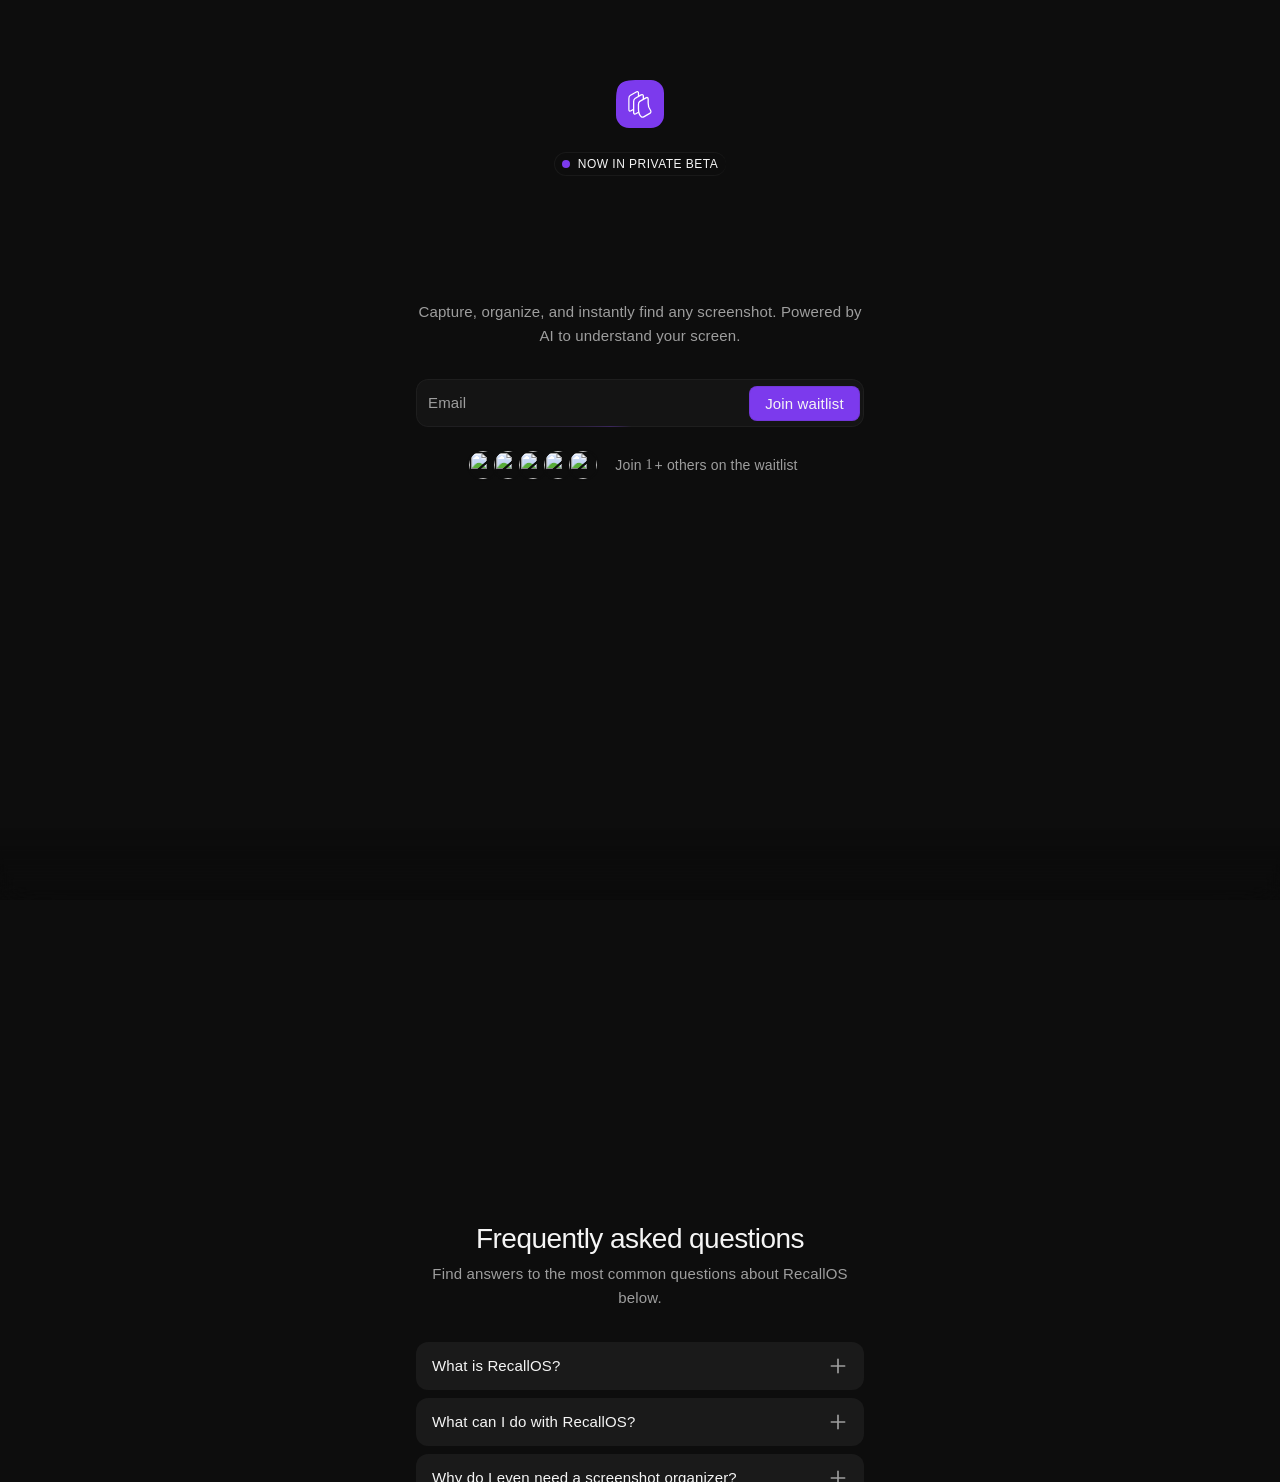
==== index.html @ 66334d14 "Hide 'All rights reserved' footer link via CSS" ====
<!doctype html>
<!-- Made in Framer · framer.com ✨ -->
<!-- Published May 8, 2026, 5:10 PM UTC -->
<html lang="en-US">
<head>
	<meta charset="utf-8">
	
	
	<script>try{if(localStorage.get("__framer_force_showing_editorbar_since")){const n=document.createElement("link");n.rel = "modulepreload";n.href="https://framer.com/edit/init.mjs";document.head.appendChild(n)}}catch(e){}</script>
	<!-- Start of headStart -->
    
    <!-- End of headStart -->
	<meta name="viewport" content="width=device-width">
	<meta name="generator" content="Framer b3492b4">
	<title>RecallOS</title>
    <meta name="description" content="RecallOS is an AI-powered screenshot organizer that helps you search, categorize, manage, and rediscover screenshots instantly. Create smart collections, save notes, add reminders and tasks, trigger smart actions, detect links and events">
    <meta name="framer-search-index" content="https://framerusercontent.com/sites/3JaSApt3TY8mdMozIWHZe9/searchIndex-udYGWU1pNQnQ.json">
    <meta name="framer-search-index-fallback" content="https://framerusercontent.com/sites/3JaSApt3TY8mdMozIWHZe9/searchIndex-t5iyLRHOf7ca.json">
    <meta name="framer-html-plugin" content="disable">
    <link href="https://framerusercontent.com/images/tGSZrsBSY0oCIyxyHTThmPppuU8.png" rel="icon" media="(max-width: 0px)">
    <link href="https://framerusercontent.com/images/tGSZrsBSY0oCIyxyHTThmPppuU8.png" rel="icon" media="(min-width: 0px)">
    <link rel="apple-touch-icon" href="https://framerusercontent.com/images/tGSZrsBSY0oCIyxyHTThmPppuU8.png">
    <!-- Open Graph / Facebook -->
    <meta property="og:type" content="website">
    <meta property="og:title" content="RecallOS">
    <meta property="og:description" content="RecallOS is an AI-powered screenshot organizer that helps you search, categorize, manage, and rediscover screenshots instantly. Create smart collections, save notes, add reminders and tasks, trigger smart actions, detect links and events">
    <meta property="og:image" content="https://framerusercontent.com/images/4gxSVPQRZptcIpNf35bQBirYv2M.png">
    <!-- Twitter -->
    <meta name="twitter:card" content="summary_large_image">
    <meta name="twitter:title" content="RecallOS">
    <meta name="twitter:description" content="RecallOS is an AI-powered screenshot organizer that helps you search, categorize, manage, and rediscover screenshots instantly. Create smart collections, save notes, add reminders and tasks, trigger smart actions, detect links and events">
    <meta name="twitter:image" content="https://framerusercontent.com/images/4gxSVPQRZptcIpNf35bQBirYv2M.png">
	
	<style data-framer-font-css>@font-face { font-family: "Inter"; src: url("https://framerusercontent.com/assets/5vvr9Vy74if2I6bQbJvbw7SY1pQ.woff2"); font-display: swap; font-style: normal; font-weight: 400; unicode-range: U+0460-052F, U+1C80-1C88, U+20B4, U+2DE0-2DFF, U+A640-A69F, U+FE2E-FE2F }
@font-face { font-family: "Inter"; src: url("https://framerusercontent.com/assets/EOr0mi4hNtlgWNn9if640EZzXCo.woff2"); font-display: swap; font-style: normal; font-weight: 400; unicode-range: U+0301, U+0400-045F, U+0490-0491, U+04B0-04B1, U+2116 }
@font-face { font-family: "Inter"; src: url("https://framerusercontent.com/assets/Y9k9QrlZAqio88Klkmbd8VoMQc.woff2"); font-display: swap; font-style: normal; font-weight: 400; unicode-range: U+1F00-1FFF }
@font-face { font-family: "Inter"; src: url("https://framerusercontent.com/assets/OYrD2tBIBPvoJXiIHnLoOXnY9M.woff2"); font-display: swap; font-style: normal; font-weight: 400; unicode-range: U+0370-03FF }
@font-face { font-family: "Inter"; src: url("https://framerusercontent.com/assets/JeYwfuaPfZHQhEG8U5gtPDZ7WQ.woff2"); font-display: swap; font-style: normal; font-weight: 400; unicode-range: U+0100-024F, U+0259, U+1E00-1EFF, U+2020, U+20A0-20AB, U+20AD-20CF, U+2113, U+2C60-2C7F, U+A720-A7FF }
@font-face { font-family: "Inter"; src: url("https://framerusercontent.com/assets/GrgcKwrN6d3Uz8EwcLHZxwEfC4.woff2"); font-display: swap; font-style: normal; font-weight: 400; unicode-range: U+0000-00FF, U+0131, U+0152-0153, U+02BB-02BC, U+02C6, U+02DA, U+02DC, U+2000-206F, U+2070, U+2074-207E, U+2080-208E, U+20AC, U+2122, U+2191, U+2193, U+2212, U+2215, U+FEFF, U+FFFD }
@font-face { font-family: "Inter"; src: url("https://framerusercontent.com/assets/b6Y37FthZeALduNqHicBT6FutY.woff2"); font-display: swap; font-style: normal; font-weight: 400; unicode-range: U+0102-0103, U+0110-0111, U+0128-0129, U+0168-0169, U+01A0-01A1, U+01AF-01B0, U+1EA0-1EF9, U+20AB }
@font-face { font-family: "Inter"; src: url("https://app.framerstatic.com/Inter-Regular.latin-JLQMKCHE.woff2"); font-display: swap; font-style: normal; font-weight: 400; unicode-range: U+0000-00FF, U+0131, U+0152-0153, U+02BB-02BC, U+02C6, U+02DA, U+02DC, U+2000-206F, U+2074, U+20AC, U+2122, U+2191, U+2193, U+2212, U+2215, U+FEFF, U+FFFD }
@font-face { font-family: "Inter"; src: url("https://framerusercontent.com/assets/5A3Ce6C9YYmCjpQx9M4inSaKU.woff2"); font-display: swap; font-style: normal; font-weight: 500; unicode-range: U+0460-052F, U+1C80-1C88, U+20B4, U+2DE0-2DFF, U+A640-A69F, U+FE2E-FE2F }
@font-face { font-family: "Inter"; src: url("https://framerusercontent.com/assets/Qx95Xyt0Ka3SGhinnbXIGpEIyP4.woff2"); font-display: swap; font-style: normal; font-weight: 500; unicode-range: U+0301, U+0400-045F, U+0490-0491, U+04B0-04B1, U+2116 }
@font-face { font-family: "Inter"; src: url("https://framerusercontent.com/assets/6mJuEAguuIuMog10gGvH5d3cl8.woff2"); font-display: swap; font-style: normal; font-weight: 500; unicode-range: U+1F00-1FFF }
@font-face { font-family: "Inter"; src: url("https://framerusercontent.com/assets/xYYWaj7wCU5zSQH0eXvSaS19wo.woff2"); font-display: swap; font-style: normal; font-weight: 500; unicode-range: U+0370-03FF }
@font-face { font-family: "Inter"; src: url("https://framerusercontent.com/assets/otTaNuNpVK4RbdlT7zDDdKvQBA.woff2"); font-display: swap; font-style: normal; font-weight: 500; unicode-range: U+0100-024F, U+0259, U+1E00-1EFF, U+2020, U+20A0-20AB, U+20AD-20CF, U+2113, U+2C60-2C7F, U+A720-A7FF }
@font-face { font-family: "Inter"; src: url("https://framerusercontent.com/assets/UjlFhCnUjxhNfep4oYBPqnEssyo.woff2"); font-display: swap; font-style: normal; font-weight: 500; unicode-range: U+0000-00FF, U+0131, U+0152-0153, U+02BB-02BC, U+02C6, U+02DA, U+02DC, U+2000-206F, U+2070, U+2074-207E, U+2080-208E, U+20AC, U+2122, U+2191, U+2193, U+2212, U+2215, U+FEFF, U+FFFD }
@font-face { font-family: "Inter"; src: url("https://framerusercontent.com/assets/DolVirEGb34pEXEp8t8FQBSK4.woff2"); font-display: swap; font-style: normal; font-weight: 500; unicode-range: U+0102-0103, U+0110-0111, U+0128-0129, U+0168-0169, U+01A0-01A1, U+01AF-01B0, U+1EA0-1EF9, U+20AB }
@font-face { font-family: "Inter"; src: url("https://framerusercontent.com/assets/DpPBYI0sL4fYLgAkX8KXOPVt7c.woff2"); font-display: swap; font-style: normal; font-weight: 700; unicode-range: U+0460-052F, U+1C80-1C88, U+20B4, U+2DE0-2DFF, U+A640-A69F, U+FE2E-FE2F }
@font-face { font-family: "Inter"; src: url("https://framerusercontent.com/assets/4RAEQdEOrcnDkhHiiCbJOw92Lk.woff2"); font-display: swap; font-style: normal; font-weight: 700; unicode-range: U+0301, U+0400-045F, U+0490-0491, U+04B0-04B1, U+2116 }
@font-face { font-family: "Inter"; src: url("https://framerusercontent.com/assets/1K3W8DizY3v4emK8Mb08YHxTbs.woff2"); font-display: swap; font-style: normal; font-weight: 700; unicode-range: U+1F00-1FFF }
@font-face { font-family: "Inter"; src: url("https://framerusercontent.com/assets/tUSCtfYVM1I1IchuyCwz9gDdQ.woff2"); font-display: swap; font-style: normal; font-weight: 700; unicode-range: U+0370-03FF }
@font-face { font-family: "Inter"; src: url("https://framerusercontent.com/assets/VgYFWiwsAC5OYxAycRXXvhze58.woff2"); font-display: swap; font-style: normal; font-weight: 700; unicode-range: U+0100-024F, U+0259, U+1E00-1EFF, U+2020, U+20A0-20AB, U+20AD-20CF, U+2113, U+2C60-2C7F, U+A720-A7FF }
@font-face { font-family: "Inter"; src: url("https://framerusercontent.com/assets/syRNPWzAMIrcJ3wIlPIP43KjQs.woff2"); font-display: swap; font-style: normal; font-weight: 700; unicode-range: U+0000-00FF, U+0131, U+0152-0153, U+02BB-02BC, U+02C6, U+02DA, U+02DC, U+2000-206F, U+2070, U+2074-207E, U+2080-208E, U+20AC, U+2122, U+2191, U+2193, U+2212, U+2215, U+FEFF, U+FFFD }
@font-face { font-family: "Inter"; src: url("https://framerusercontent.com/assets/GIryZETIX4IFypco5pYZONKhJIo.woff2"); font-display: swap; font-style: normal; font-weight: 700; unicode-range: U+0102-0103, U+0110-0111, U+0128-0129, U+0168-0169, U+01A0-01A1, U+01AF-01B0, U+1EA0-1EF9, U+20AB }
@font-face { font-family: "Inter"; src: url("https://framerusercontent.com/assets/H89BbHkbHDzlxZzxi8uPzTsp90.woff2"); font-display: swap; font-style: italic; font-weight: 700; unicode-range: U+0460-052F, U+1C80-1C88, U+20B4, U+2DE0-2DFF, U+A640-A69F, U+FE2E-FE2F }
@font-face { font-family: "Inter"; src: url("https://framerusercontent.com/assets/u6gJwDuwB143kpNK1T1MDKDWkMc.woff2"); font-display: swap; font-style: italic; font-weight: 700; unicode-range: U+0301, U+0400-045F, U+0490-0491, U+04B0-04B1, U+2116 }
@font-face { font-family: "Inter"; src: url("https://framerusercontent.com/assets/43sJ6MfOPh1LCJt46OvyDuSbA6o.woff2"); font-display: swap; font-style: italic; font-weight: 700; unicode-range: U+1F00-1FFF }
@font-face { font-family: "Inter"; src: url("https://framerusercontent.com/assets/wccHG0r4gBDAIRhfHiOlq6oEkqw.woff2"); font-display: swap; font-style: italic; font-weight: 700; unicode-range: U+0370-03FF }
@font-face { font-family: "Inter"; src: url("https://framerusercontent.com/assets/WZ367JPwf9bRW6LdTHN8rXgSjw.woff2"); font-display: swap; font-style: italic; font-weight: 700; unicode-range: U+0100-024F, U+0259, U+1E00-1EFF, U+2020, U+20A0-20AB, U+20AD-20CF, U+2113, U+2C60-2C7F, U+A720-A7FF }
@font-face { font-family: "Inter"; src: url("https://framerusercontent.com/assets/ia3uin3hQWqDrVloC1zEtYHWw.woff2"); font-display: swap; font-style: italic; font-weight: 700; unicode-range: U+0000-00FF, U+0131, U+0152-0153, U+02BB-02BC, U+02C6, U+02DA, U+02DC, U+2000-206F, U+2070, U+2074-207E, U+2080-208E, U+20AC, U+2122, U+2191, U+2193, U+2212, U+2215, U+FEFF, U+FFFD }
@font-face { font-family: "Inter"; src: url("https://framerusercontent.com/assets/2A4Xx7CngadFGlVV4xrO06OBHY.woff2"); font-display: swap; font-style: italic; font-weight: 700; unicode-range: U+0102-0103, U+0110-0111, U+0128-0129, U+0168-0169, U+01A0-01A1, U+01AF-01B0, U+1EA0-1EF9, U+20AB }
@font-face { font-family: "Inter"; src: url("https://framerusercontent.com/assets/khkJkwSL66WFg8SX6Wa726c.woff2"); font-display: swap; font-style: italic; font-weight: 500; unicode-range: U+0460-052F, U+1C80-1C88, U+20B4, U+2DE0-2DFF, U+A640-A69F, U+FE2E-FE2F }
@font-face { font-family: "Inter"; src: url("https://framerusercontent.com/assets/0E7IMbDzcGABpBwwqNEt60wU0w.woff2"); font-display: swap; font-style: italic; font-weight: 500; unicode-range: U+0301, U+0400-045F, U+0490-0491, U+04B0-04B1, U+2116 }
@font-face { font-family: "Inter"; src: url("https://framerusercontent.com/assets/NTJ0nQgIF0gcDelS14zQ9NR9Q.woff2"); font-display: swap; font-style: italic; font-weight: 500; unicode-range: U+1F00-1FFF }
@font-face { font-family: "Inter"; src: url("https://framerusercontent.com/assets/QrcNhgEPfRl0LS8qz5Ln8olanl8.woff2"); font-display: swap; font-style: italic; font-weight: 500; unicode-range: U+0370-03FF }
@font-face { font-family: "Inter"; src: url("https://framerusercontent.com/assets/JEXmejW8mXOYMtt0hyRg811kHac.woff2"); font-display: swap; font-style: italic; font-weight: 500; unicode-range: U+0100-024F, U+0259, U+1E00-1EFF, U+2020, U+20A0-20AB, U+20AD-20CF, U+2113, U+2C60-2C7F, U+A720-A7FF }
@font-face { font-family: "Inter"; src: url("https://framerusercontent.com/assets/Bo5CNzBv77CafbxOtKIkpw9egw.woff2"); font-display: swap; font-style: italic; font-weight: 500; unicode-range: U+0000-00FF, U+0131, U+0152-0153, U+02BB-02BC, U+02C6, U+02DA, U+02DC, U+2000-206F, U+2070, U+2074-207E, U+2080-208E, U+20AC, U+2122, U+2191, U+2193, U+2212, U+2215, U+FEFF, U+FFFD }
@font-face { font-family: "Inter"; src: url("https://framerusercontent.com/assets/uy9s0iWuxiNnVt8EpTI3gzohpwo.woff2"); font-display: swap; font-style: italic; font-weight: 500; unicode-range: U+0102-0103, U+0110-0111, U+0128-0129, U+0168-0169, U+01A0-01A1, U+01AF-01B0, U+1EA0-1EF9, U+20AB }
@font-face { font-family: "Inter"; src: url("https://app.framerstatic.com/Inter-Bold.latin-UCM45LQF.woff2"); font-display: swap; font-style: normal; font-weight: 700; unicode-range: U+0000-00FF, U+0131, U+0152-0153, U+02BB-02BC, U+02C6, U+02DA, U+02DC, U+2000-206F, U+2074, U+20AC, U+2122, U+2191, U+2193, U+2212, U+2215, U+FEFF, U+FFFD }
@font-face { font-family: "Inter"; src: url("https://app.framerstatic.com/Inter-BoldItalic.latin-5ZFQS4XK.woff2"); font-display: swap; font-style: italic; font-weight: 700; unicode-range: U+0000-00FF, U+0131, U+0152-0153, U+02BB-02BC, U+02C6, U+02DA, U+02DC, U+2000-206F, U+2074, U+20AC, U+2122, U+2191, U+2193, U+2212, U+2215, U+FEFF, U+FFFD }
@font-face { font-family: "Inter"; src: url("https://app.framerstatic.com/Inter-Italic.cyrillic-ext-YDGMJOJO.woff2"); font-display: swap; font-style: italic; font-weight: 400; unicode-range: U+0460-052F, U+1C80-1C88, U+20B4, U+2DE0-2DFF, U+A640-A69F, U+FE2E-FE2F }
@font-face { font-family: "Inter"; src: url("https://app.framerstatic.com/Inter-Italic.cyrillic-BFOVMAQB.woff2"); font-display: swap; font-style: italic; font-weight: 400; unicode-range: U+0301, U+0400-045F, U+0490-0491, U+04B0-04B1, U+2116 }
@font-face { font-family: "Inter"; src: url("https://app.framerstatic.com/Inter-Italic.greek-ext-4KOU3AHC.woff2"); font-display: swap; font-style: italic; font-weight: 400; unicode-range: U+1F00-1FFF }
@font-face { font-family: "Inter"; src: url("https://app.framerstatic.com/Inter-Italic.greek-OJTBJNE6.woff2"); font-display: swap; font-style: italic; font-weight: 400; unicode-range: U+0370-03FF }
@font-face { font-family: "Inter"; src: url("https://app.framerstatic.com/Inter-Italic.latin-ext-H4B22QN6.woff2"); font-display: swap; font-style: italic; font-weight: 400; unicode-range: U+0100-024F, U+0259, U+1E00-1EFF, U+2020, U+20A0-20AB, U+20AD-20CF, U+2113, U+2C60-2C7F, U+A720-A7FF }
@font-face { font-family: "Inter"; src: url("https://app.framerstatic.com/Inter-Italic.latin-2DWX32EN.woff2"); font-display: swap; font-style: italic; font-weight: 400; unicode-range: U+0000-00FF, U+0131, U+0152-0153, U+02BB-02BC, U+02C6, U+02DA, U+02DC, U+2000-206F, U+2074, U+20AC, U+2122, U+2191, U+2193, U+2212, U+2215, U+FEFF, U+FFFD }
@font-face { font-family: "Inter"; src: url("https://app.framerstatic.com/Inter-Italic.vietnamese-TYMT6CKW.woff2"); font-display: swap; font-style: italic; font-weight: 400; unicode-range: U+0102-0103, U+0110-0111, U+0128-0129, U+0168-0169, U+01A0-01A1, U+01AF-01B0, U+1EA0-1EF9, U+20AB }
@font-face { font-family: "Inter"; src: url("https://app.framerstatic.com/Inter-Medium.latin-Y3IVPL46.woff2"); font-display: swap; font-style: normal; font-weight: 500; unicode-range: U+0000-00FF, U+0131, U+0152-0153, U+02BB-02BC, U+02C6, U+02DA, U+02DC, U+2000-206F, U+2074, U+20AC, U+2122, U+2191, U+2193, U+2212, U+2215, U+FEFF, U+FFFD }
@font-face { font-family: "Inter"; src: url("https://app.framerstatic.com/Inter-MediumItalic.latin-SKPQAMBJ.woff2"); font-display: swap; font-style: italic; font-weight: 500; unicode-range: U+0000-00FF, U+0131, U+0152-0153, U+02BB-02BC, U+02C6, U+02DA, U+02DC, U+2000-206F, U+2074, U+20AC, U+2122, U+2191, U+2193, U+2212, U+2215, U+FEFF, U+FFFD }
@font-face { font-family: "Inter Placeholder"; src: local("Arial"); ascent-override: 89.79%; descent-override: 22.36%; line-gap-override: 0.00%; size-adjust: 107.89% }</style>
	
	<meta name="robots" content="max-image-preview:large"><link rel="canonical" href="https://recallos.in/"><meta property="og:url" content="https://recallos.in/"><style data-framer-breakpoint-css>@media(min-width: 1200px){.hidden-72rtr7{display:none!important}}@media(min-width: 810px) and (max-width: 1199.98px){.hidden-s55epc{display:none!important}}@media(max-width: 809.98px){.hidden-1837wwb{display:none!important}}@media(min-width: 1200px){.hidden-1ct9qvd{display:none!important}}@media(min-width: 810px) and (max-width: 1199.98px){.hidden-edxbdn{display:none!important}}@media(max-width: 809.98px){.hidden-1314g3z{display:none!important}}</style><style data-framer-css-ssr-minified data-framer-components="framer-lib-cursors-host framer-Z60VT framer-YIa2H PropertyOverrides framer-X446R framer-lib-combinedCSSRules framer-UIJIU framer-lib-form-plain-text-input framer-FR48t framer-eQhjL framer-LBxZR framer-5ZlZw framer-UDupH framer-9sTaX framer-T8b2t">html,body,#main{box-sizing:border-box;margin:0;padding:0}:root{-webkit-font-smoothing:antialiased;-moz-osx-font-smoothing:grayscale}*{box-sizing:border-box;-webkit-font-smoothing:inherit}h1,h2,h3,h4,h5,h6,p,figure{margin:0}body,input,textarea,select,button{font-family:sans-serif;font-size:12px}body{--token-8d55b5af-fa52-46ae-86d5-6fffdc241b4a:#fff;--token-d526f135-b064-4f55-ad70-e3a6bd8f6df5:#fff;--token-b73c7d98-2d78-4185-8173-d1dde2812d70:#fafafa;--token-1b504b81-56ba-41e6-8b39-97a45c27a29b:#e3e3e3;--token-2930bc44-c91b-4c30-943e-1add685a6fe2:#7c3aed;--token-82a2cf90-4525-4555-9422-6d308b28d743:#cbe81a;--token-ea5c1554-743c-46cf-939d-d8d8b48ee669:#7e7e7e;--token-7d78e336-3e6a-4c64-8307-f4b8a2ae60ad:#121212;--token-af4e8e8f-10c6-4ae5-ab1e-3f2d991ffdc2:#0d0d0d4d;--token-6d403de4-48f6-42a3-8d29-1f57676f2a08:#f8f8f8;--token-8cb67686-f217-492f-8060-a606f7bf7e10:#f2f2f2;--token-fbb46a62-288b-442b-8059-5c9249521eb6:#1717170d;--token-6674d883-57be-4d94-af2f-0fe1739c44ff:#17171700;--token-988de1d5-3158-4128-9c56-a3763d16e6cd:#fcfcfc;--token-983d7d56-1edf-43d4-bd5b-93bce68b5e47:#e6e6e6;--token-399e44a6-f4e7-401e-b942-7bd12ddbc0ba:#f0f0f0;--token-51930d06-f000-44a7-bd24-7a882f1a6888:#d9d9d9}@media (min-width: 0px){body{--token-8d55b5af-fa52-46ae-86d5-6fffdc241b4a:#0d0d0d;--token-d526f135-b064-4f55-ad70-e3a6bd8f6df5:#141414;--token-b73c7d98-2d78-4185-8173-d1dde2812d70:#141414;--token-1b504b81-56ba-41e6-8b39-97a45c27a29b:#212121;--token-82a2cf90-4525-4555-9422-6d308b28d743:#b1cc00;--token-ea5c1554-743c-46cf-939d-d8d8b48ee669:#7e7e7e;--token-7d78e336-3e6a-4c64-8307-f4b8a2ae60ad:#fff;--token-af4e8e8f-10c6-4ae5-ab1e-3f2d991ffdc2:#ffffff4d;--token-6d403de4-48f6-42a3-8d29-1f57676f2a08:#141414;--token-8cb67686-f217-492f-8060-a606f7bf7e10:#171717;--token-fbb46a62-288b-442b-8059-5c9249521eb6:#ffffff12;--token-6674d883-57be-4d94-af2f-0fe1739c44ff:#ffffff12;--token-988de1d5-3158-4128-9c56-a3763d16e6cd:#121212;--token-983d7d56-1edf-43d4-bd5b-93bce68b5e47:#343434;--token-399e44a6-f4e7-401e-b942-7bd12ddbc0ba:#262626;--token-51930d06-f000-44a7-bd24-7a882f1a6888:#b3b3b300}}@supports (z-index:calc(infinity)){#__framer-badge-container{--infinity:infinity}}#__framer-badge-container{pointer-events:none;width:100%;z-index:calc(var(--infinity,2147480000));justify-content:flex-end;padding:20px;display:flex;position:fixed;bottom:0}@supports (background:-webkit-named-image(i)) and (not (grid-template-rows:subgrid)){body{--framer-will-change-override:transform}}@supports (background:-webkit-named-image(i)) and (not (position-area:top right)){body{--framer-will-change-filter-override:filter}}[data-framer-component-type=Text] div div span,[data-framer-component-type=Text] a div span,[data-framer-component-type=Text] span span span,[data-framer-component-type=Text] p span span,[data-framer-component-type=Text] h1 span span,[data-framer-component-type=Text] h2 span span,[data-framer-component-type=Text] h3 span span,[data-framer-component-type=Text] h4 span span,[data-framer-component-type=Text] h5 span span,[data-framer-component-type=Text] h6 span span,[data-framer-component-type=Text] a{font-family:var(--font-family);font-style:var(--font-style);font-weight:min(calc(var(--framer-font-weight-increase,0) + var(--font-weight,400)),900);color:var(--text-color);letter-spacing:var(--letter-spacing);font-size:var(--font-size);text-transform:var(--text-transform);--text-decoration:var(--framer-text-decoration-style,solid)var(--framer-text-decoration,none)var(--framer-text-decoration-color,currentcolor)var(--framer-text-decoration-thickness,auto);--text-decoration-skip-ink:var(--framer-text-decoration-skip-ink);--text-underline-offset:var(--framer-text-decoration-offset);line-height:var(--line-height);--font-family:var(--framer-font-family);--font-style:var(--framer-font-style);--font-weight:var(--framer-font-weight);--text-color:var(--framer-text-color);--letter-spacing:var(--framer-letter-spacing);--font-size:var(--framer-font-size);--text-transform:var(--framer-text-transform);--line-height:var(--framer-line-height)}@supports not (color:color(display-p3 1 1 1)){p.framer-text,div.framer-text,h1.framer-text,h2.framer-text,h3.framer-text,h4.framer-text,h5.framer-text,h6.framer-text,li.framer-text,ol.framer-text,ul.framer-text,span.framer-text:not([data-text-fill]){color:var(--framer-blockquote-text-color-rgb,var(--framer-blockquote-text-color,var(--framer-text-color-rgb,var(--framer-text-color,#000))));-webkit-text-stroke-color:var(--framer-text-stroke-color-rgb,var(--framer-text-stroke-color,initial))}mark.framer-text{background-color:var(--framer-blockquote-text-background-color-rgb,var(--framer-blockquote-text-background-color,var(--framer-text-background-color-rgb,var(--framer-text-background-color,initial))))}}@supports not (color:color(display-p3 1 1 1)){code.framer-text,code.framer-text span.framer-text:not([data-text-fill]){color:var(--framer-blockquote-text-color-rgb,var(--framer-blockquote-text-color,var(--framer-code-text-color-rgb,var(--framer-code-text-color,var(--framer-text-color-rgb,var(--framer-text-color,#000))))))}}@supports not (color:color(display-p3 1 1 1)){a.framer-text,span.framer-text[data-nested-link]{color:var(--framer-blockquote-text-color-rgb,var(--framer-blockquote-text-color,var(--framer-link-text-color-rgb,var(--framer-link-text-color,var(--framer-text-color-rgb,var(--framer-text-color,#000))))));background-color:var(--framer-link-text-background-color-rgb,var(--framer-link-text-background-color,initial));-webkit-text-decoration-color:var(--framer-link-text-decoration-color-rgb,var(--framer-link-text-decoration-color,var(--framer-text-decoration-color-rgb,var(--framer-text-decoration-color,currentcolor))));text-decoration-color:var(--framer-link-text-decoration-color-rgb,var(--framer-link-text-decoration-color,var(--framer-text-decoration-color-rgb,var(--framer-text-decoration-color,currentcolor))))}}@supports not (color:color(display-p3 1 1 1)){code.framer-text a.framer-text,code.framer-text a.framer-text span.framer-text:not([data-text-fill]),code.framer-text span.framer-text[data-nested-link],code.framer-text span.framer-text[data-nested-link] span.framer-text:not([data-text-fill]){color:var(--framer-blockquote-text-color-rgb,var(--framer-blockquote-text-color,var(--framer-link-text-color-rgb,var(--framer-link-text-color,var(--framer-code-text-color-rgb,var(--framer-code-text-color,var(--framer-text-color-rgb,var(--framer-text-color,#000))))))))}}@supports not (color:color(display-p3 1 1 1)){a.framer-text:hover,span.framer-text[data-nested-link]:hover{color:var(--framer-link-hover-text-color-rgb,var(--framer-link-hover-text-color,var(--framer-blockquote-text-color-rgb,var(--framer-blockquote-text-color,var(--framer-link-text-color-rgb,var(--framer-link-text-color,var(--framer-text-color-rgb,var(--framer-text-color,#000))))))));background-color:var(--framer-link-hover-text-background-color-rgb,var(--framer-link-hover-text-background-color,var(--framer-link-text-background-color-rgb,var(--framer-link-text-background-color,var(--framer-text-background-color-rgb,var(--framer-text-background-color,initial))))));-webkit-text-decoration-color:var(--framer-link-hover-text-decoration-color-rgb,var(--framer-link-hover-text-decoration-color,var(--framer-link-text-decoration-color-rgb,var(--framer-link-text-decoration-color,var(--framer-text-decoration-color-rgb,var(--framer-text-decoration-color,currentcolor))))));text-decoration-color:var(--framer-link-hover-text-decoration-color-rgb,var(--framer-link-hover-text-decoration-color,var(--framer-link-text-decoration-color-rgb,var(--framer-link-text-decoration-color,var(--framer-text-decoration-color-rgb,var(--framer-text-decoration-color,currentcolor))))))}}@supports not (color:color(display-p3 1 1 1)){code.framer-text a.framer-text:hover,code.framer-text span.framer-text[data-nested-link]:hover{color:var(--framer-link-hover-text-color-rgb,var(--framer-link-hover-text-color,var(--framer-blockquote-text-color-rgb,var(--framer-blockquote-text-color,var(--framer-link-text-color-rgb,var(--framer-link-text-color,var(--framer-code-text-color-rgb,var(--framer-code-text-color,var(--framer-text-color-rgb,var(--framer-text-color,#000))))))))))}}@supports not (color:color(display-p3 1 1 1)){a.framer-text[data-framer-page-link-current],span.framer-text[data-framer-page-link-current]{color:var(--framer-link-current-text-color-rgb,var(--framer-link-current-text-color,var(--framer-link-text-color-rgb,var(--framer-link-text-color,var(--framer-text-color-rgb,var(--framer-text-color,#000))))));background-color:var(--framer-link-current-text-background-color-rgb,var(--framer-link-current-text-background-color,var(--framer-link-text-background-color-rgb,var(--framer-link-text-background-color,var(--framer-text-background-color-rgb,var(--framer-text-background-color,initial))))));-webkit-text-decoration-color:var(--framer-link-current-text-decoration-color-rgb,var(--framer-link-current-text-decoration-color,var(--framer-link-text-decoration-color-rgb,var(--framer-link-text-decoration-color,var(--framer-text-decoration-color-rgb,var(--framer-text-decoration-color,currentcolor))))));text-decoration-color:var(--framer-link-current-text-decoration-color-rgb,var(--framer-link-current-text-decoration-color,var(--framer-link-text-decoration-color-rgb,var(--framer-link-text-decoration-color,var(--framer-text-decoration-color-rgb,var(--framer-text-decoration-color,currentcolor))))))}}@supports not (color:color(display-p3 1 1 1)){code.framer-text a.framer-text[data-framer-page-link-current],code.framer-text a.framer-text[data-framer-page-link-current] span.framer-text:not([data-text-fill]),code.framer-text span.framer-text[data-framer-page-link-current],code.framer-text span.framer-text[data-framer-page-link-current] span.framer-text:not([data-text-fill]){color:var(--framer-link-current-text-color-rgb,var(--framer-link-current-text-color,var(--framer-link-text-color-rgb,var(--framer-link-text-color,var(--framer-code-text-color-rgb,var(--framer-code-text-color,var(--framer-text-color-rgb,var(--framer-text-color,#000))))))));background-color:var(--framer-link-current-text-background-color-rgb,var(--framer-link-current-text-background-color,var(--framer-link-text-background-color-rgb,var(--framer-link-text-background-color,var(--framer-text-background-color-rgb,var(--framer-text-background-color,initial))))))}}@supports not (color:color(display-p3 1 1 1)){a.framer-text[data-framer-page-link-current]:hover,span.framer-text[data-framer-page-link-current]:hover{color:var(--framer-link-hover-text-color-rgb,var(--framer-link-hover-text-color,var(--framer-link-current-text-color-rgb,var(--framer-link-current-text-color,var(--framer-link-text-color-rgb,var(--framer-link-text-color,var(--framer-code-text-color-rgb,var(--framer-code-text-color,var(--framer-text-color-rgb,var(--framer-text-color,#000))))))))));background-color:var(--framer-link-hover-text-background-color-rgb,var(--framer-link-hover-text-background-color,var(--framer-link-current-text-background-color-rgb,var(--framer-link-current-text-background-color,var(--framer-link-text-background-color-rgb,var(--framer-link-text-background-color,initial))))));-webkit-text-decoration-color:var(--framer-link-hover-text-decoration-color-rgb,var(--framer-link-hover-text-decoration-color,var(--framer-link-current-text-decoration-color-rgb,var(--framer-link-current-text-decoration-color,var(--framer-link-text-decoration-color-rgb,var(--framer-link-text-decoration-color,var(--framer-text-decoration-color-rgb,var(--framer-text-decoration-color,currentcolor))))))));text-decoration-color:var(--framer-link-hover-text-decoration-color-rgb,var(--framer-link-hover-text-decoration-color,var(--framer-link-current-text-decoration-color-rgb,var(--framer-link-current-text-decoration-color,var(--framer-link-text-decoration-color-rgb,var(--framer-link-text-decoration-color,var(--framer-text-decoration-color-rgb,var(--framer-text-decoration-color,currentcolor))))))))}}@supports not (color:color(display-p3 1 1 1)){code.framer-text a.framer-text[data-framer-page-link-current]:hover,code.framer-text a.framer-text[data-framer-page-link-current]:hover span.framer-text:not([data-text-fill]),code.framer-text span.framer-text[data-framer-page-link-current]:hover,code.framer-text span.framer-text[data-framer-page-link-current]:hover span.framer-text:not([data-text-fill]){color:var(--framer-link-hover-text-color-rgb,var(--framer-link-hover-text-color,var(--framer-link-current-text-color-rgb,var(--framer-link-current-text-color,var(--framer-link-text-color-rgb,var(--framer-link-text-color,var(--framer-code-text-color-rgb,var(--framer-code-text-color,var(--framer-text-color-rgb,var(--framer-text-color,#000))))))))));background-color:var(--framer-link-hover-text-background-color-rgb,var(--framer-link-hover-text-background-color,var(--framer-link-current-text-background-color-rgb,var(--framer-link-current-text-background-color,var(--framer-link-text-background-color-rgb,var(--framer-link-text-background-color,initial))))))}}@supports not (aspect-ratio:1){.framer-text-module:not([data-width=fit])[style*=aspect-ratio]{position:relative!important}.framer-text-module:not([data-width=fit])[style*=aspect-ratio]:before{content:"";padding-bottom:calc(100%/calc(var(--aspect-ratio)));display:block}.framer-text-module[data-width=fill]>:first-child,.framer-text-module[data-width=fill]>.ssr-variant>:first-child,.framer-text-module:not([data-width=fit])[style*=aspect-ratio]>:first-child,.framer-text-module:not([data-width=fit])[style*=aspect-ratio]>.ssr-variant>:first-child{position:absolute;top:0;left:0;height:100%!important}}@supports not (overflow:clip){:root{--overflow-clip-fallback:hidden}}@supports (background:-webkit-named-image(i)) and (not (contain-intrinsic-size:inherit)){div.framer-text,p.framer-text,h1.framer-text,h2.framer-text,h3.framer-text,h4.framer-text,h5.framer-text,h6.framer-text,ol.framer-text,ul.framer-text,li.framer-text,blockquote.framer-text,.framer-text.framer-image{display:var(--text-truncation-display-inline-for-safari-16,revert)}div.framer-text:after,p.framer-text:after,h1.framer-text:after,h2.framer-text:after,h3.framer-text:after,h4.framer-text:after,h5.framer-text:after,h6.framer-text:after,ol.framer-text:after,ul.framer-text:after,li.framer-text:after,blockquote.framer-text:after,.framer-text.framer-image:after{content:var(--text-truncation-line-break-for-safari-16);white-space:pre}.framer-text.framer-text-module,.framer-text.framer-table-wrapper{display:var(--text-truncation-display-none-for-safari-16,revert)}p.framer-text[data-text-fill]{display:var(--text-truncation-display-inline-for-safari-16,inline-block)}}@supports (corner-shape:superellipse(2)){:root{--one-if-corner-shape-supported:1}}.framer-cursor-none,.framer-cursor-none *{cursor:none!important}.framer-pointer-events-none,.framer-pointer-events-none *{pointer-events:none!important}@supports (aspect-ratio:1){body{--framer-aspect-ratio-supported:auto}}.framer-Z60VT.framer-1b6j1d8,.framer-Z60VT .framer-1b6j1d8{display:block}.framer-Z60VT.framer-1ct9qvd{background-color:var(--token-8d55b5af-fa52-46ae-86d5-6fffdc241b4a,#fff);flex-flow:column;place-content:center flex-start;align-items:center;gap:0;width:100%;height:min-content;padding:0;display:flex;position:relative;overflow:hidden}.framer-Z60VT .framer-1lmjhco{background:0 0;flex-grow:1;width:0;height:0;margin:0;position:relative}.framer-Z60VT .framer-kil8eu-container{z-index:1;flex:none;order:1001;width:100%;height:100%;position:absolute;top:0%;left:0%}.framer-Z60VT .framer-ojlb50{z-index:4;background:linear-gradient(#0000 0%,#000 59%);flex-flow:column;flex:none;order:1002;place-content:center;align-items:center;gap:0;width:100%;height:min-content;padding:40px 0;display:flex;position:relative;overflow:visible}.framer-Z60VT .framer-190pwdq-container{flex:none;width:100%;height:auto;position:relative}.framer-Z60VT .framer-1s86zli-container{bottom:calc(calc(100% - min(var(--framer-viewport-height,100%),100%)) + 0px);height:72px;position:var(--framer-canvas-fixed-position,fixed);z-index:2;flex:none;order:1003;left:0;right:0}[data-layout-template=true]>#overlay{margin-bottom:0}@supports (aspect-ratio:1){body{--framer-aspect-ratio-supported:auto}}.framer-YIa2H.framer-lux5qc,.framer-YIa2H .framer-lux5qc{display:block}.framer-YIa2H.framer-72rtr7{background-color:var(--token-8d55b5af-fa52-46ae-86d5-6fffdc241b4a,#fff);flex-flow:column;place-content:center flex-start;align-items:center;gap:0;width:1200px;height:min-content;padding:0;display:flex;position:relative;overflow:hidden}.framer-YIa2H .framer-1v7c43j{flex-flow:row;flex:none;place-content:flex-start center;align-items:flex-start;gap:10px;width:100%;height:min-content;padding:0;display:flex;position:relative;overflow:hidden}.framer-YIa2H .framer-1ctf52d{will-change:var(--framer-will-change-effect-override,transform);z-index:2;flex-flow:column;flex:1 0 0;place-content:center;align-items:center;gap:40px;width:1px;height:min-content;padding:80px 16px 24px;display:flex;position:relative;overflow:visible}.framer-YIa2H .framer-1fwfngz{will-change:var(--framer-will-change-effect-override,transform);flex-flow:column;flex:none;place-content:center;align-items:center;gap:24px;width:100%;max-width:448px;height:min-content;padding:0;display:flex;position:relative;overflow:visible}.framer-YIa2H .framer-ns37vo,.framer-YIa2H .framer-hwutx9{flex-flow:column;flex:none;place-content:center;align-items:center;gap:24px;width:100%;height:min-content;padding:0;display:flex;position:relative;overflow:hidden}.framer-YIa2H .framer-f8udkx-container{flex:none;width:48px;height:48px;position:relative}.framer-YIa2H .framer-fd5jtv{--border-bottom-width:1px;--border-color:var(--token-fbb46a62-288b-442b-8059-5c9249521eb6,#1717170d);--border-left-width:1px;--border-right-width:0px;--border-style:solid;--border-top-width:1px;background:radial-gradient(28.0% 84% at 5.6% 50%,var(--token-d526f135-b064-4f55-ad70-e3a6bd8f6df5,#fff)0%,var(--token-d526f135-b064-4f55-ad70-e3a6bd8f6df5,#fff)100%);border-radius:24px;flex-flow:row;flex:none;place-content:center;align-items:center;gap:8px;width:min-content;height:min-content;padding:0 8px;display:flex;position:relative;overflow:visible}.framer-YIa2H .framer-1o12d9i-container{aspect-ratio:1;height:var(--framer-aspect-ratio-supported,8px);flex:none;width:8px;position:relative}.framer-YIa2H .framer-1q8sq73{--framer-link-text-color:#09f;--framer-link-text-decoration:underline;white-space:pre;flex:none;width:auto;height:auto;position:relative}.framer-YIa2H .framer-1i0jxs1,.framer-YIa2H .framer-1xpinv5{flex-flow:column;flex:none;place-content:center;align-items:center;gap:4px;width:100%;height:min-content;padding:0;display:flex;position:relative;overflow:visible}.framer-YIa2H .framer-2v2yay,.framer-YIa2H .framer-yidxpp,.framer-YIa2H .framer-1aiwvu3,.framer-YIa2H .framer-1sl5pv1{--framer-link-text-color:#09f;--framer-link-text-decoration:underline;white-space:pre-wrap;word-break:break-word;word-wrap:break-word;flex:none;width:100%;height:auto;position:relative}.framer-YIa2H .framer-1dqavq3{flex-flow:row;flex:none;place-content:flex-end flex-start;align-items:flex-end;gap:8px;width:100%;height:min-content;padding:0;display:flex;position:relative;overflow:visible}.framer-YIa2H .framer-1wdljgm-container{flex:1 0 0;width:1px;height:auto;position:relative}.framer-YIa2H .framer-um4gvp{flex-flow:row;flex:none;place-content:center;align-items:center;gap:10px;width:100%;height:min-content;padding:0;display:flex;position:relative;overflow:visible}.framer-YIa2H .framer-ykrqy{flex-flow:row;flex:none;place-content:center;align-items:center;gap:24px;width:min-content;height:min-content;padding:0 22px 0 0;display:flex;position:relative;overflow:visible}.framer-YIa2H .framer-2wx1ft,.framer-YIa2H .framer-uentf,.framer-YIa2H .framer-jg2osy,.framer-YIa2H .framer-cy24xt,.framer-YIa2H .framer-z1rzy3{flex:none;width:1px;height:28px;position:relative;overflow:visible}.framer-YIa2H .framer-1d7a1uh{aspect-ratio:1;box-shadow:0px 0px 0px 2px var(--token-8d55b5af-fa52-46ae-86d5-6fffdc241b4a,#fff);height:var(--framer-aspect-ratio-supported,28px);will-change:var(--framer-will-change-override,transform);z-index:1;border-radius:1000px;flex:none;width:28px;position:absolute;top:50%;left:100%;overflow:hidden;transform:translate(-50%,-50%)}.framer-YIa2H .framer-1pva6yr,.framer-YIa2H .framer-11wv4e5,.framer-YIa2H .framer-1kzs3x2,.framer-YIa2H .framer-1ri3il4{aspect-ratio:1;box-shadow:0px 0px 0px 2px var(--token-8d55b5af-fa52-46ae-86d5-6fffdc241b4a,#fff);height:var(--framer-aspect-ratio-supported,28px);will-change:var(--framer-will-change-override,transform);z-index:1;border-radius:1000px;flex:none;position:absolute;top:0;left:-13px;right:-14px;overflow:hidden}.framer-YIa2H .framer-y8kht0{flex-flow:row;flex:none;place-content:center;align-items:center;gap:4px;width:min-content;height:min-content;padding:0;display:flex;position:relative;overflow:hidden}.framer-YIa2H .framer-z23vwn,.framer-YIa2H .framer-ljkdqo,.framer-YIa2H .framer-1soymax{white-space:pre;flex:none;width:auto;height:auto;position:relative}.framer-YIa2H .framer-1g3i9qv{flex-flow:row;flex:none;place-content:center;align-items:center;gap:2px;width:min-content;height:24px;padding:0;display:flex;position:relative;overflow:hidden}.framer-YIa2H .framer-1gaaj2m-container,.framer-YIa2H .framer-sbl5sk-container{flex:none;width:auto;height:auto;position:relative}.framer-YIa2H .framer-v80dzt-container{will-change:var(--framer-will-change-effect-override,transform);z-index:1;flex:none;width:100%;max-width:720px;height:auto;position:relative}.framer-YIa2H.framer-1m17dqn{-webkit-user-select:none;user-select:none;z-index:2;position:fixed;inset:0}.framer-YIa2H.framer-qisg53{-webkit-backdrop-filter:blur(10px);backdrop-filter:blur(10px);cursor:pointer;z-index:2;background-color:#14141466;flex-flow:row;flex:none;place-content:center;align-items:center;gap:0;width:100%;height:100%;padding:16px;display:flex;position:fixed;top:0;left:0;overflow:hidden}.framer-YIa2H .framer-1pfdoas-container{aspect-ratio:1.77586;height:var(--framer-aspect-ratio-supported,113px);will-change:var(--framer-will-change-effect-override,transform);flex:none;width:100%;max-width:640px;position:relative}.framer-YIa2H .framer-1tfn20b{aspect-ratio:1;background-color:var(--token-399e44a6-f4e7-401e-b942-7bd12ddbc0ba,#f0f0f0);height:var(--framer-aspect-ratio-supported,36px);will-change:var(--framer-will-change-effect-override,transform);z-index:1;border-radius:44px;flex:none;width:36px;position:absolute;bottom:40px;left:50%;overflow:hidden;transform:translate(-50%)}.framer-YIa2H .framer-16z94n0{aspect-ratio:1;height:var(--framer-aspect-ratio-supported,16px);flex:none;width:16px;position:absolute;top:50%;left:50%;transform:translate(-50%,-50%)}.framer-YIa2H .framer-1wp95se{will-change:var(--framer-will-change-effect-override,transform);flex-flow:column;flex:none;place-content:center;align-items:center;gap:32px;width:100%;max-width:448px;height:min-content;padding:24px 0;display:flex;position:relative;overflow:visible}.framer-YIa2H .framer-1q4e4te{flex-flow:column;flex:none;place-content:center;align-items:center;gap:4px;width:100%;height:min-content;padding:0;display:flex;position:relative;overflow:hidden}.framer-YIa2H .framer-1kk2q19-container{flex:none;width:100%;height:auto;position:relative}.framer-NXQj9 .framer-styles-preset-1n2ud2v:not(.rich-text-wrapper),.framer-NXQj9 .framer-styles-preset-1n2ud2v.rich-text-wrapper p{--framer-font-family:"Inter","Inter Placeholder",sans-serif;--framer-font-family-bold:"Inter","Inter Placeholder",sans-serif;--framer-font-family-bold-italic:"Inter","Inter Placeholder",sans-serif;--framer-font-family-italic:"Inter","Inter Placeholder",sans-serif;--framer-font-size:12px;--framer-font-style:normal;--framer-font-style-bold:normal;--framer-font-style-bold-italic:italic;--framer-font-style-italic:italic;--framer-font-weight:500;--framer-font-weight-bold:700;--framer-font-weight-bold-italic:700;--framer-font-weight-italic:500;--framer-letter-spacing:.04em;--framer-line-height:24px;--framer-paragraph-spacing:20px;--framer-text-alignment:start;--framer-text-color:var(--token-7d78e336-3e6a-4c64-8307-f4b8a2ae60ad,#121212);--framer-text-decoration:none;--framer-text-stroke-color:initial;--framer-text-stroke-width:initial;--framer-text-transform:uppercase}.framer-xUPVu .framer-styles-preset-8qm04:not(.rich-text-wrapper),.framer-xUPVu .framer-styles-preset-8qm04.rich-text-wrapper h1{--framer-font-family:"Inter","Inter Placeholder",sans-serif;--framer-font-family-bold:"Inter","Inter Placeholder",sans-serif;--framer-font-family-bold-italic:"Inter","Inter Placeholder",sans-serif;--framer-font-family-italic:"Inter","Inter Placeholder",sans-serif;--framer-font-open-type-features:normal;--framer-font-size:40px;--framer-font-style:normal;--framer-font-style-bold:normal;--framer-font-style-bold-italic:italic;--framer-font-style-italic:italic;--framer-font-variation-axes:normal;--framer-font-weight:500;--framer-font-weight-bold:700;--framer-font-weight-bold-italic:700;--framer-font-weight-italic:500;--framer-letter-spacing:-.04em;--framer-line-height:48px;--framer-paragraph-spacing:40px;--framer-text-alignment:center;--framer-text-color:var(--token-7d78e336-3e6a-4c64-8307-f4b8a2ae60ad,#121212);--framer-text-decoration:none;--framer-text-stroke-color:initial;--framer-text-stroke-width:initial;--framer-text-transform:none;--framer-text-wrap:balance}@media (max-width:1199px) and (min-width:810px){.framer-xUPVu .framer-styles-preset-8qm04:not(.rich-text-wrapper),.framer-xUPVu .framer-styles-preset-8qm04.rich-text-wrapper h1{--framer-font-family:"Inter","Inter Placeholder",sans-serif;--framer-font-family-bold:"Inter","Inter Placeholder",sans-serif;--framer-font-family-bold-italic:"Inter","Inter Placeholder",sans-serif;--framer-font-family-italic:"Inter","Inter Placeholder",sans-serif;--framer-font-open-type-features:normal;--framer-font-size:36px;--framer-font-style:normal;--framer-font-style-bold:normal;--framer-font-style-bold-italic:italic;--framer-font-style-italic:italic;--framer-font-variation-axes:normal;--framer-font-weight:500;--framer-font-weight-bold:700;--framer-font-weight-bold-italic:700;--framer-font-weight-italic:500;--framer-letter-spacing:-.04em;--framer-line-height:48px;--framer-paragraph-spacing:40px;--framer-text-alignment:center;--framer-text-color:var(--token-7d78e336-3e6a-4c64-8307-f4b8a2ae60ad,#121212);--framer-text-decoration:none;--framer-text-stroke-color:initial;--framer-text-stroke-width:initial;--framer-text-transform:none;--framer-text-wrap:balance}}@media (max-width:809px) and (min-width:0){.framer-xUPVu .framer-styles-preset-8qm04:not(.rich-text-wrapper),.framer-xUPVu .framer-styles-preset-8qm04.rich-text-wrapper h1{--framer-font-family:"Inter","Inter Placeholder",sans-serif;--framer-font-family-bold:"Inter","Inter Placeholder",sans-serif;--framer-font-family-bold-italic:"Inter","Inter Placeholder",sans-serif;--framer-font-family-italic:"Inter","Inter Placeholder",sans-serif;--framer-font-open-type-features:normal;--framer-font-size:32px;--framer-font-style:normal;--framer-font-style-bold:normal;--framer-font-style-bold-italic:italic;--framer-font-style-italic:italic;--framer-font-variation-axes:normal;--framer-font-weight:500;--framer-font-weight-bold:700;--framer-font-weight-bold-italic:700;--framer-font-weight-italic:500;--framer-letter-spacing:-.04em;--framer-line-height:42px;--framer-paragraph-spacing:40px;--framer-text-alignment:center;--framer-text-color:var(--token-7d78e336-3e6a-4c64-8307-f4b8a2ae60ad,#121212);--framer-text-decoration:none;--framer-text-stroke-color:initial;--framer-text-stroke-width:initial;--framer-text-transform:none;--framer-text-wrap:balance}}.framer-BD8rb .framer-styles-preset-b77txg:not(.rich-text-wrapper),.framer-BD8rb .framer-styles-preset-b77txg.rich-text-wrapper h2{--framer-font-family:"Inter","Inter Placeholder",sans-serif;--framer-font-family-bold:"Inter","Inter Placeholder",sans-serif;--framer-font-family-bold-italic:"Inter","Inter Placeholder",sans-serif;--framer-font-family-italic:"Inter","Inter Placeholder",sans-serif;--framer-font-size:28px;--framer-font-style:normal;--framer-font-style-bold:normal;--framer-font-style-bold-italic:italic;--framer-font-style-italic:italic;--framer-font-weight:500;--framer-font-weight-bold:700;--framer-font-weight-bold-italic:700;--framer-font-weight-italic:500;--framer-letter-spacing:-.02em;--framer-line-height:1.4em;--framer-paragraph-spacing:40px;--framer-text-alignment:center;--framer-text-color:var(--token-7d78e336-3e6a-4c64-8307-f4b8a2ae60ad,#121212);--framer-text-decoration:none;--framer-text-stroke-color:initial;--framer-text-stroke-width:initial;--framer-text-transform:none}.framer-YIa2H[data-border=true]:after,.framer-YIa2H [data-border=true]:after{content:"";border-width:var(--border-top-width,0)var(--border-right-width,0)var(--border-bottom-width,0)var(--border-left-width,0);border-color:var(--border-color,none);border-style:var(--border-style,none);box-sizing:border-box;border-radius:inherit;corner-shape:inherit;pointer-events:none;width:100%;height:100%;position:absolute;top:0;left:0}@media (min-width:810px) and (max-width:1199.98px){.framer-YIa2H.framer-72rtr7{width:810px}}@media (max-width:809.98px){.framer-YIa2H.framer-72rtr7{width:390px}.framer-YIa2H .framer-1ctf52d{gap:32px;padding:56px 16px 24px}.framer-YIa2H .framer-1i0jxs1{gap:20px}.framer-YIa2H .framer-um4gvp{flex-direction:column}.framer-YIa2H .framer-ykrqy{padding:0}.framer-YIa2H .framer-v80dzt-container{height:480px}}.ssr-variant{display:contents}@supports (aspect-ratio:1){body{--framer-aspect-ratio-supported:auto}}.framer-X446R.framer-1p4kaub,.framer-X446R .framer-1p4kaub{display:block}.framer-X446R.framer-6r6bqx{width:48px;height:48px;position:relative;overflow:hidden}.framer-X446R .framer-v5pz33-container{flex:none;position:absolute;inset:0}.framer-X446R .framer-dwdrnp{flex:none;width:24px;height:27px;position:absolute;top:calc(50% - 13.5px);left:calc(50% - 12px)}body{--framer-will-change-override:none}@supports (background:-webkit-named-image(i)) and (not (grid-template-rows:subgrid)){body{--framer-will-change-override:transform}}body{--framer-will-change-filter-override:none}@supports (background:-webkit-named-image(i)) and (not (position-area:top right)){body{--framer-will-change-filter-override:filter}}[data-framer-component-type]{position:absolute}[data-framer-component-type=Text]{cursor:inherit}[data-framer-component-text-autosized] *{white-space:pre}[data-framer-component-type=Text]>*{text-align:var(--framer-text-alignment,start)}[data-framer-component-type=Text] span span,[data-framer-component-type=Text] p span,[data-framer-component-type=Text] h1 span,[data-framer-component-type=Text] h2 span,[data-framer-component-type=Text] h3 span,[data-framer-component-type=Text] h4 span,[data-framer-component-type=Text] h5 span,[data-framer-component-type=Text] h6 span{display:block}[data-framer-component-type=Text] span span span,[data-framer-component-type=Text] p span span,[data-framer-component-type=Text] h1 span span,[data-framer-component-type=Text] h2 span span,[data-framer-component-type=Text] h3 span span,[data-framer-component-type=Text] h4 span span,[data-framer-component-type=Text] h5 span span,[data-framer-component-type=Text] h6 span span{display:unset}[data-framer-component-type=Text] div div span,[data-framer-component-type=Text] a div span,[data-framer-component-type=Text] span span span,[data-framer-component-type=Text] p span span,[data-framer-component-type=Text] h1 span span,[data-framer-component-type=Text] h2 span span,[data-framer-component-type=Text] h3 span span,[data-framer-component-type=Text] h4 span span,[data-framer-component-type=Text] h5 span span,[data-framer-component-type=Text] h6 span span,[data-framer-component-type=Text] a{font-family:var(--font-family);font-style:var(--font-style);font-weight:min(calc(var(--framer-font-weight-increase,0) + var(--font-weight,400)),900);color:var(--text-color);letter-spacing:var(--letter-spacing);font-size:var(--font-size);text-transform:var(--text-transform);--text-decoration:var(--framer-text-decoration-style,solid)var(--framer-text-decoration,none)var(--framer-text-decoration-color,currentcolor)var(--framer-text-decoration-thickness,auto);--text-decoration-skip-ink:var(--framer-text-decoration-skip-ink);--text-underline-offset:var(--framer-text-decoration-offset);line-height:var(--line-height);--font-family:var(--framer-font-family);--font-style:var(--framer-font-style);--font-weight:var(--framer-font-weight);--text-color:var(--framer-text-color);--letter-spacing:var(--framer-letter-spacing);--font-size:var(--framer-font-size);--text-transform:var(--framer-text-transform);--line-height:var(--framer-line-height)}[data-framer-component-type=Text] a,[data-framer-component-type=Text] a div span,[data-framer-component-type=Text] a span span span,[data-framer-component-type=Text] a p span span,[data-framer-component-type=Text] a h1 span span,[data-framer-component-type=Text] a h2 span span,[data-framer-component-type=Text] a h3 span span,[data-framer-component-type=Text] a h4 span span,[data-framer-component-type=Text] a h5 span span,[data-framer-component-type=Text] a h6 span span{--font-family:var(--framer-link-font-family,var(--framer-font-family));--font-style:var(--framer-link-font-style,var(--framer-font-style));--font-weight:var(--framer-link-font-weight,var(--framer-font-weight));--text-color:var(--framer-link-text-color,var(--framer-text-color));--font-size:var(--framer-link-font-size,var(--framer-font-size));--text-transform:var(--framer-link-text-transform,var(--framer-text-transform));--text-decoration:var(--framer-link-text-decoration-style,var(--framer-text-decoration-style,solid))var(--framer-link-text-decoration,var(--framer-text-decoration,none))var(--framer-link-text-decoration-color,var(--framer-text-decoration-color,currentcolor))var(--framer-link-text-decoration-thickness,var(--framer-text-decoration-thickness,auto));--text-decoration-skip-ink:var(--framer-link-text-decoration-skip-ink,var(--framer-text-decoration-skip-ink));--text-underline-offset:var(--framer-link-text-decoration-offset,var(--framer-text-decoration-offset))}[data-framer-component-type=Text] a:hover,[data-framer-component-type=Text] a div span:hover,[data-framer-component-type=Text] a span span span:hover,[data-framer-component-type=Text] a p span span:hover,[data-framer-component-type=Text] a h1 span span:hover,[data-framer-component-type=Text] a h2 span span:hover,[data-framer-component-type=Text] a h3 span span:hover,[data-framer-component-type=Text] a h4 span span:hover,[data-framer-component-type=Text] a h5 span span:hover,[data-framer-component-type=Text] a h6 span span:hover{--font-family:var(--framer-link-hover-font-family,var(--framer-link-font-family,var(--framer-font-family)));--font-style:var(--framer-link-hover-font-style,var(--framer-link-font-style,var(--framer-font-style)));--font-weight:var(--framer-link-hover-font-weight,var(--framer-link-font-weight,var(--framer-font-weight)));--text-color:var(--framer-link-hover-text-color,var(--framer-link-text-color,var(--framer-text-color)));--font-size:var(--framer-link-hover-font-size,var(--framer-link-font-size,var(--framer-font-size)));--text-transform:var(--framer-link-hover-text-transform,var(--framer-link-text-transform,var(--framer-text-transform)));--text-decoration:var(--framer-link-hover-text-decoration-style,var(--framer-link-text-decoration-style,var(--framer-text-decoration-style,solid)))var(--framer-link-hover-text-decoration,var(--framer-link-text-decoration,var(--framer-text-decoration,none)))var(--framer-link-hover-text-decoration-color,var(--framer-link-text-decoration-color,var(--framer-text-decoration-color,currentcolor)))var(--framer-link-hover-text-decoration-thickness,var(--framer-link-text-decoration-thickness,var(--framer-text-decoration-thickness,auto)));--text-decoration-skip-ink:var(--framer-link-hover-text-decoration-skip-ink,var(--framer-link-text-decoration-skip-ink,var(--framer-text-decoration-skip-ink)));--text-underline-offset:var(--framer-link-hover-text-decoration-offset,var(--framer-link-text-decoration-offset,var(--framer-text-decoration-offset)))}[data-framer-component-type=Text].isCurrent a,[data-framer-component-type=Text].isCurrent a div span,[data-framer-component-type=Text].isCurrent a span span span,[data-framer-component-type=Text].isCurrent a p span span,[data-framer-component-type=Text].isCurrent a h1 span span,[data-framer-component-type=Text].isCurrent a h2 span span,[data-framer-component-type=Text].isCurrent a h3 span span,[data-framer-component-type=Text].isCurrent a h4 span span,[data-framer-component-type=Text].isCurrent a h5 span span,[data-framer-component-type=Text].isCurrent a h6 span span{--font-family:var(--framer-link-current-font-family,var(--framer-link-font-family,var(--framer-font-family)));--font-style:var(--framer-link-current-font-style,var(--framer-link-font-style,var(--framer-font-style)));--font-weight:var(--framer-link-current-font-weight,var(--framer-link-font-weight,var(--framer-font-weight)));--text-color:var(--framer-link-current-text-color,var(--framer-link-text-color,var(--framer-text-color)));--font-size:var(--framer-link-current-font-size,var(--framer-link-font-size,var(--framer-font-size)));--text-transform:var(--framer-link-current-text-transform,var(--framer-link-text-transform,var(--framer-text-transform)));--text-decoration:var(--framer-link-current-text-decoration-style,var(--framer-link-text-decoration-style,var(--framer-text-decoration-style,solid)))var(--framer-link-current-text-decoration,var(--framer-link-text-decoration,var(--framer-text-decoration,none)))var(--framer-link-current-text-decoration-color,var(--framer-link-text-decoration-color,var(--framer-text-decoration-color,currentcolor)))var(--framer-link-current-text-decoration-thickness,var(--framer-link-text-decoration-thickness,var(--framer-text-decoration-thickness,auto)));--text-decoration-skip-ink:var(--framer-link-current-text-decoration-skip-ink,var(--framer-link-text-decoration-skip-ink,var(--framer-text-decoration-skip-ink)));--text-underline-offset:var(--framer-link-current-text-decoration-offset,var(--framer-link-text-decoration-offset,var(--framer-text-decoration-offset)))}[data-framer-component-type=RichTextContainer]{outline:none;flex-direction:column;flex-shrink:0;justify-content:flex-start;display:flex}p.framer-text,div.framer-text,figure.framer-text,h1.framer-text,h2.framer-text,h3.framer-text,h4.framer-text,h5.framer-text,h6.framer-text,ol.framer-text,ul.framer-text{margin:0;padding:0}p.framer-text,div.framer-text,h1.framer-text,h2.framer-text,h3.framer-text,h4.framer-text,h5.framer-text,h6.framer-text,li.framer-text,ol.framer-text,ul.framer-text,mark.framer-text,span.framer-text:not([data-text-fill]){font-family:var(--framer-font-family-preview,var(--framer-blockquote-font-family,var(--framer-font-family,Inter,Inter Placeholder,sans-serif)));font-style:var(--framer-font-style-preview,var(--framer-blockquote-font-style,var(--framer-font-style,normal)));font-weight:var(--framer-font-weight-preview,var(--framer-blockquote-font-weight,var(--framer-font-weight,400)));color:var(--framer-blockquote-text-color,var(--framer-text-color,#000));font-size:calc(var(--framer-blockquote-font-size,var(--framer-font-size,16px))*var(--framer-font-size-scale,1));letter-spacing:var(--framer-blockquote-letter-spacing,var(--framer-letter-spacing,0));text-transform:var(--framer-blockquote-text-transform,var(--framer-text-transform,none));-webkit-text-decoration-line:var(--framer-blockquote-text-decoration,var(--framer-text-decoration,initial));text-decoration-line:var(--framer-blockquote-text-decoration,var(--framer-text-decoration,initial));-webkit-text-decoration-style:var(--framer-blockquote-text-decoration-style,var(--framer-text-decoration-style,initial));text-decoration-style:var(--framer-blockquote-text-decoration-style,var(--framer-text-decoration-style,initial));-webkit-text-decoration-color:var(--framer-blockquote-text-decoration-color,var(--framer-text-decoration-color,initial));text-decoration-color:var(--framer-blockquote-text-decoration-color,var(--framer-text-decoration-color,initial));text-decoration-thickness:var(--framer-blockquote-text-decoration-thickness,var(--framer-text-decoration-thickness,initial));text-decoration-skip-ink:var(--framer-blockquote-text-decoration-skip-ink,var(--framer-text-decoration-skip-ink,initial));text-underline-offset:var(--framer-blockquote-text-decoration-offset,var(--framer-text-decoration-offset,initial));line-height:var(--framer-blockquote-line-height,var(--framer-line-height,1.2em));text-align:var(--framer-blockquote-text-alignment,var(--framer-text-alignment,start));-webkit-text-stroke-width:var(--framer-text-stroke-width,initial);-webkit-text-stroke-color:var(--framer-text-stroke-color,initial);-moz-font-feature-settings:var(--framer-font-open-type-features,initial);-webkit-font-feature-settings:var(--framer-font-open-type-features,initial);font-feature-settings:var(--framer-font-open-type-features,initial);font-variation-settings:var(--framer-font-variation-axes-preview,var(--framer-font-variation-axes,normal));text-wrap:var(--framer-text-wrap-override,var(--framer-text-wrap))}mark.framer-text,p.framer-text,div.framer-text,h1.framer-text,h2.framer-text,h3.framer-text,h4.framer-text,h5.framer-text,h6.framer-text,li.framer-text,ol.framer-text,ul.framer-text{background-color:var(--framer-blockquote-text-background-color,var(--framer-text-background-color,initial));border-radius:var(--framer-blockquote-text-background-radius,var(--framer-text-background-radius,initial));corner-shape:var(--framer-blockquote-text-background-corner-shape,var(--framer-text-background-corner-shape,initial));padding:var(--framer-blockquote-text-background-padding,var(--framer-text-background-padding,initial))}@supports not (color:color(display-p3 1 1 1)){p.framer-text,div.framer-text,h1.framer-text,h2.framer-text,h3.framer-text,h4.framer-text,h5.framer-text,h6.framer-text,li.framer-text,ol.framer-text,ul.framer-text,span.framer-text:not([data-text-fill]){color:var(--framer-blockquote-text-color-rgb,var(--framer-blockquote-text-color,var(--framer-text-color-rgb,var(--framer-text-color,#000))));-webkit-text-stroke-color:var(--framer-text-stroke-color-rgb,var(--framer-text-stroke-color,initial))}mark.framer-text{background-color:var(--framer-blockquote-text-background-color-rgb,var(--framer-blockquote-text-background-color,var(--framer-text-background-color-rgb,var(--framer-text-background-color,initial))))}}.framer-fit-text .framer-text{white-space:nowrap;white-space-collapse:preserve}strong.framer-text{font-family:var(--framer-blockquote-font-family-bold,var(--framer-font-family-bold));font-style:var(--framer-blockquote-font-style-bold,var(--framer-font-style-bold));font-weight:var(--framer-blockquote-font-weight-bold,var(--framer-font-weight-bold,bolder));font-variation-settings:var(--framer-blockquote-font-variation-axes-bold,var(--framer-font-variation-axes-bold))}em.framer-text{font-family:var(--framer-blockquote-font-family-italic,var(--framer-font-family-italic));font-style:var(--framer-blockquote-font-style-italic,var(--framer-font-style-italic,italic));font-weight:var(--framer-blockquote-font-weight-italic,var(--framer-font-weight-italic));font-variation-settings:var(--framer-blockquote-font-variation-axes-italic,var(--framer-font-variation-axes-italic))}em.framer-text>strong.framer-text{font-family:var(--framer-blockquote-font-family-bold-italic,var(--framer-font-family-bold-italic));font-style:var(--framer-blockquote-font-style-bold-italic,var(--framer-font-style-bold-italic,italic));font-weight:var(--framer-blockquote-font-weight-bold-italic,var(--framer-font-weight-bold-italic,bolder));font-variation-settings:var(--framer-blockquote-font-variation-axes-bold-italic,var(--framer-font-variation-axes-bold-italic))}p.framer-text:not(:first-child),div.framer-text:not(:first-child),h1.framer-text:not(:first-child),h2.framer-text:not(:first-child),h3.framer-text:not(:first-child),h4.framer-text:not(:first-child),h5.framer-text:not(:first-child),h6.framer-text:not(:first-child),ol.framer-text:not(:first-child),ul.framer-text:not(:first-child),blockquote.framer-text:not(:first-child),table.framer-text:not(:first-child),figure.framer-text:not(:first-child),.framer-image.framer-text:not(:first-child){margin-top:var(--framer-blockquote-paragraph-spacing,var(--framer-paragraph-spacing,0))}li.framer-text>ul.framer-text:nth-child(2),li.framer-text>ol.framer-text:nth-child(2){margin-top:0}.framer-text[data-text-fill]{-webkit-text-fill-color:transparent;padding:max(0em,calc(calc(1.3em - var(--framer-blockquote-line-height,var(--framer-line-height,1.3em)))/2));margin:min(0em,calc(calc(1.3em - var(--framer-blockquote-line-height,var(--framer-line-height,1.3em)))/-2));-webkit-background-clip:text;background-clip:text;display:inline-block}code.framer-text,code.framer-text span.framer-text:not([data-text-fill]){font-family:var(--framer-code-font-family,var(--framer-font-family,Inter,Inter Placeholder,sans-serif));font-style:var(--framer-blockquote-font-style,var(--framer-code-font-style,var(--framer-font-style,normal)));font-weight:var(--framer-blockquote-font-weight,var(--framer-code-font-weight,var(--framer-font-weight,400)));color:var(--framer-blockquote-text-color,var(--framer-code-text-color,var(--framer-text-color,#000)));font-size:calc(var(--framer-blockquote-font-size,var(--framer-font-size,16px))*var(--framer-font-size-scale,1));letter-spacing:var(--framer-blockquote-letter-spacing,var(--framer-letter-spacing,0));line-height:var(--framer-blockquote-line-height,var(--framer-line-height,1.2em))}@supports not (color:color(display-p3 1 1 1)){code.framer-text,code.framer-text span.framer-text:not([data-text-fill]){color:var(--framer-blockquote-text-color-rgb,var(--framer-blockquote-text-color,var(--framer-code-text-color-rgb,var(--framer-code-text-color,var(--framer-text-color-rgb,var(--framer-text-color,#000))))))}}blockquote.framer-text{unicode-bidi:initial;margin-block-start:initial;margin-block-end:initial;margin-inline-start:initial;margin-inline-end:initial}a.framer-text,a.framer-text span.framer-text:not([data-text-fill]),span.framer-text[data-nested-link],span.framer-text[data-nested-link] span.framer-text:not([data-text-fill]){color:inherit;font-family:var(--framer-font-family-preview,var(--framer-blockquote-font-family,var(--framer-link-font-family,var(--framer-font-family,Inter,Inter Placeholder,sans-serif))));font-style:var(--framer-font-style-preview,var(--framer-blockquote-font-style,var(--framer-link-font-style,var(--framer-font-style,normal))));font-weight:var(--framer-font-weight-preview,var(--framer-blockquote-font-weight,var(--framer-link-font-weight,var(--framer-font-weight,400))));font-size:calc(var(--framer-blockquote-font-size,var(--framer-font-size,16px))*var(--framer-font-size-scale,1));text-transform:var(--framer-blockquote-text-transform,var(--framer-link-text-transform,var(--framer-text-transform,none)));cursor:var(--framer-custom-cursors,pointer);background-color:initial;border-radius:var(--framer-link-text-background-radius,initial);corner-shape:var(--framer-link-text-background-corner-shape,initial);padding:var(--framer-link-text-background-padding,initial)}a.framer-text,span.framer-text[data-nested-link]{color:var(--framer-blockquote-text-color,var(--framer-link-text-color,var(--framer-text-color,#000)));-webkit-text-decoration-line:var(--framer-blockquote-text-decoration,var(--framer-link-text-decoration,var(--framer-text-decoration,initial)));text-decoration-line:var(--framer-blockquote-text-decoration,var(--framer-link-text-decoration,var(--framer-text-decoration,initial)));-webkit-text-decoration-style:var(--framer-blockquote-text-decoration-style,var(--framer-link-text-decoration-style,var(--framer-text-decoration-style,initial)));text-decoration-style:var(--framer-blockquote-text-decoration-style,var(--framer-link-text-decoration-style,var(--framer-text-decoration-style,initial)));-webkit-text-decoration-color:var(--framer-blockquote-text-decoration-color,var(--framer-link-text-decoration-color,var(--framer-text-decoration-color,initial)));text-decoration-color:var(--framer-blockquote-text-decoration-color,var(--framer-link-text-decoration-color,var(--framer-text-decoration-color,initial)));text-decoration-thickness:var(--framer-blockquote-text-decoration-thickness,var(--framer-link-text-decoration-thickness,var(--framer-text-decoration-thickness,initial)));text-decoration-skip-ink:var(--framer-blockquote-text-decoration-skip-ink,var(--framer-link-text-decoration-skip-ink,var(--framer-text-decoration-skip-ink,initial)));text-underline-offset:var(--framer-blockquote-text-decoration-offset,var(--framer-link-text-decoration-offset,var(--framer-text-decoration-offset,initial)));background-color:var(--framer-link-text-background-color,initial)}@supports not (color:color(display-p3 1 1 1)){a.framer-text,span.framer-text[data-nested-link]{color:var(--framer-blockquote-text-color-rgb,var(--framer-blockquote-text-color,var(--framer-link-text-color-rgb,var(--framer-link-text-color,var(--framer-text-color-rgb,var(--framer-text-color,#000))))));background-color:var(--framer-link-text-background-color-rgb,var(--framer-link-text-background-color,initial));-webkit-text-decoration-color:var(--framer-link-text-decoration-color-rgb,var(--framer-link-text-decoration-color,var(--framer-text-decoration-color-rgb,var(--framer-text-decoration-color,currentcolor))));text-decoration-color:var(--framer-link-text-decoration-color-rgb,var(--framer-link-text-decoration-color,var(--framer-text-decoration-color-rgb,var(--framer-text-decoration-color,currentcolor))))}}code.framer-text a.framer-text,code.framer-text a.framer-text span.framer-text:not([data-text-fill]),code.framer-text span.framer-text[data-nested-link],code.framer-text span.framer-text[data-nested-link] span.framer-text:not([data-text-fill]){font-family:var(--framer-code-font-family,var(--framer-font-family,Inter,Inter Placeholder,sans-serif));font-style:var(--framer-blockquote-font-style,var(--framer-code-font-style,var(--framer-font-style,normal)));font-weight:var(--framer-blockquote-font-weight,var(--framer-code-font-weight,var(--framer-font-weight,400)));color:inherit;font-size:calc(var(--framer-blockquote-font-size,var(--framer-font-size,16px))*var(--framer-font-size-scale,1))}code.framer-text a.framer-text,code.framer-text span.framer-text[data-nested-link]{color:var(--framer-blockquote-text-color,var(--framer-link-text-color,var(--framer-code-text-color,var(--framer-text-color,#000))))}@supports not (color:color(display-p3 1 1 1)){code.framer-text a.framer-text,code.framer-text a.framer-text span.framer-text:not([data-text-fill]),code.framer-text span.framer-text[data-nested-link],code.framer-text span.framer-text[data-nested-link] span.framer-text:not([data-text-fill]){color:var(--framer-blockquote-text-color-rgb,var(--framer-blockquote-text-color,var(--framer-link-text-color-rgb,var(--framer-link-text-color,var(--framer-code-text-color-rgb,var(--framer-code-text-color,var(--framer-text-color-rgb,var(--framer-text-color,#000))))))))}}a.framer-text:hover,a.framer-text:hover span.framer-text:not([data-text-fill]),span.framer-text[data-nested-link]:hover,span.framer-text[data-nested-link]:hover span.framer-text:not([data-text-fill]){font-family:var(--framer-font-family-preview,var(--framer-link-hover-font-family,var(--framer-blockquote-font-family,var(--framer-link-font-family,var(--framer-font-family,Inter,Inter Placeholder,sans-serif)))));font-style:var(--framer-font-style-preview,var(--framer-link-hover-font-style,var(--framer-blockquote-font-style,var(--framer-link-font-style,var(--framer-font-style,normal)))));font-weight:var(--framer-font-weight-preview,var(--framer-link-hover-font-weight,var(--framer-blockquote-font-weight,var(--framer-link-font-weight,var(--framer-font-weight,400)))));font-size:calc(var(--framer-link-hover-font-size,var(--framer-blockquote-font-size,var(--framer-font-size,16px)))*var(--framer-font-size-scale,1));text-transform:var(--framer-link-hover-text-transform,var(--framer-blockquote-text-transform,var(--framer-link-text-transform,var(--framer-text-transform,none))));border-radius:var(--framer-link-hover-text-background-radius,var(--framer-link-text-background-radius,var(--framer-text-background-radius,initial)));corner-shape:var(--framer-link-hover-text-background-corner-shape,var(--framer-link-text-background-corner-shape,var(--framer-text-background-corner-shape,initial)));padding:var(--framer-link-hover-text-background-padding,var(--framer-link-text-background-padding,var(--framer-text-background-padding,initial)))}a.framer-text:hover,span.framer-text[data-nested-link]:hover{color:var(--framer-link-hover-text-color,var(--framer-blockquote-text-color,var(--framer-link-text-color,var(--framer-text-color,#000))));-webkit-text-decoration-line:var(--framer-link-hover-text-decoration,var(--framer-blockquote-text-decoration,var(--framer-link-text-decoration,var(--framer-text-decoration,initial))));text-decoration-line:var(--framer-link-hover-text-decoration,var(--framer-blockquote-text-decoration,var(--framer-link-text-decoration,var(--framer-text-decoration,initial))));-webkit-text-decoration-style:var(--framer-link-hover-text-decoration-style,var(--framer-blockquote-text-decoration-style,var(--framer-link-text-decoration-style,var(--framer-text-decoration-style,initial))));text-decoration-style:var(--framer-link-hover-text-decoration-style,var(--framer-blockquote-text-decoration-style,var(--framer-link-text-decoration-style,var(--framer-text-decoration-style,initial))));-webkit-text-decoration-color:var(--framer-link-hover-text-decoration-color,var(--framer-blockquote-text-decoration-color,var(--framer-link-text-decoration-color,var(--framer-text-decoration-color,initial))));text-decoration-color:var(--framer-link-hover-text-decoration-color,var(--framer-blockquote-text-decoration-color,var(--framer-link-text-decoration-color,var(--framer-text-decoration-color,initial))));text-decoration-thickness:var(--framer-link-hover-text-decoration-thickness,var(--framer-blockquote-text-decoration-thickness,var(--framer-link-text-decoration-thickness,var(--framer-text-decoration-thickness,initial))));text-decoration-skip-ink:var(--framer-link-hover-text-decoration-skip-ink,var(--framer-blockquote-text-decoration-skip-ink,var(--framer-link-text-decoration-skip-ink,var(--framer-text-decoration-skip-ink,initial))));text-underline-offset:var(--framer-link-hover-text-decoration-offset,var(--framer-blockquote-text-decoration-offset,var(--framer-link-text-decoration-offset,var(--framer-text-decoration-offset,initial))));background-color:var(--framer-link-hover-text-background-color,var(--framer-link-text-background-color,var(--framer-text-background-color,initial)))}@supports not (color:color(display-p3 1 1 1)){a.framer-text:hover,span.framer-text[data-nested-link]:hover{color:var(--framer-link-hover-text-color-rgb,var(--framer-link-hover-text-color,var(--framer-blockquote-text-color-rgb,var(--framer-blockquote-text-color,var(--framer-link-text-color-rgb,var(--framer-link-text-color,var(--framer-text-color-rgb,var(--framer-text-color,#000))))))));background-color:var(--framer-link-hover-text-background-color-rgb,var(--framer-link-hover-text-background-color,var(--framer-link-text-background-color-rgb,var(--framer-link-text-background-color,var(--framer-text-background-color-rgb,var(--framer-text-background-color,initial))))));-webkit-text-decoration-color:var(--framer-link-hover-text-decoration-color-rgb,var(--framer-link-hover-text-decoration-color,var(--framer-link-text-decoration-color-rgb,var(--framer-link-text-decoration-color,var(--framer-text-decoration-color-rgb,var(--framer-text-decoration-color,currentcolor))))));text-decoration-color:var(--framer-link-hover-text-decoration-color-rgb,var(--framer-link-hover-text-decoration-color,var(--framer-link-text-decoration-color-rgb,var(--framer-link-text-decoration-color,var(--framer-text-decoration-color-rgb,var(--framer-text-decoration-color,currentcolor))))))}}code.framer-text a.framer-text:hover,code.framer-text span.framer-text[data-nested-link]:hover{color:var(--framer-link-hover-text-color,var(--framer-blockquote-text-color,var(--framer-link-text-color,var(--framer-code-text-color,var(--framer-text-color,#000)))))}@supports not (color:color(display-p3 1 1 1)){code.framer-text a.framer-text:hover,code.framer-text span.framer-text[data-nested-link]:hover{color:var(--framer-link-hover-text-color-rgb,var(--framer-link-hover-text-color,var(--framer-blockquote-text-color-rgb,var(--framer-blockquote-text-color,var(--framer-link-text-color-rgb,var(--framer-link-text-color,var(--framer-code-text-color-rgb,var(--framer-code-text-color,var(--framer-text-color-rgb,var(--framer-text-color,#000))))))))))}}a.framer-text[data-framer-page-link-current],a.framer-text[data-framer-page-link-current] span.framer-text:not([data-text-fill]),span.framer-text[data-framer-page-link-current],span.framer-text[data-framer-page-link-current] span.framer-text:not([data-text-fill]){font-family:var(--framer-font-family-preview,var(--framer-link-current-font-family,var(--framer-link-font-family,var(--framer-font-family,Inter,Inter Placeholder,sans-serif))));font-style:var(--framer-font-style-preview,var(--framer-link-current-font-style,var(--framer-link-font-style,var(--framer-font-style,normal))));font-weight:var(--framer-font-weight-preview,var(--framer-link-current-font-weight,var(--framer-link-font-weight,var(--framer-font-weight,400))));font-size:calc(var(--framer-link-current-font-size,var(--framer-link-font-size,var(--framer-font-size,16px)))*var(--framer-font-size-scale,1));text-transform:var(--framer-link-current-text-transform,var(--framer-link-text-transform,var(--framer-text-transform,none)));border-radius:var(--framer-link-current-text-background-radius,var(--framer-link-text-background-radius,initial));corner-shape:var(--framer-link-current-text-background-corner-shape,var(--framer-link-text-background-corner-shape,initial));padding:var(--framer-link-current-text-background-padding,var(--framer-link-text-background-padding,initial))}a.framer-text[data-framer-page-link-current],span.framer-text[data-framer-page-link-current]{color:var(--framer-link-current-text-color,var(--framer-link-text-color,var(--framer-text-color,#000)));-webkit-text-decoration-line:var(--framer-link-current-text-decoration,var(--framer-link-text-decoration,var(--framer-text-decoration,initial)));text-decoration-line:var(--framer-link-current-text-decoration,var(--framer-link-text-decoration,var(--framer-text-decoration,initial)));-webkit-text-decoration-style:var(--framer-link-current-text-decoration-style,var(--framer-link-text-decoration-style,var(--framer-text-decoration-style,initial)));text-decoration-style:var(--framer-link-current-text-decoration-style,var(--framer-link-text-decoration-style,var(--framer-text-decoration-style,initial)));-webkit-text-decoration-color:var(--framer-link-current-text-decoration-color,var(--framer-link-text-decoration-color,var(--framer-text-decoration-color,initial)));text-decoration-color:var(--framer-link-current-text-decoration-color,var(--framer-link-text-decoration-color,var(--framer-text-decoration-color,initial)));text-decoration-thickness:var(--framer-link-current-text-decoration-thickness,var(--framer-link-text-decoration-thickness,var(--framer-text-decoration-thickness,initial)));text-decoration-skip-ink:var(--framer-link-current-text-decoration-skip-ink,var(--framer-link-text-decoration-skip-ink,var(--framer-text-decoration-skip-ink,initial)));text-underline-offset:var(--framer-link-current-text-decoration-offset,var(--framer-link-text-decoration-offset,var(--framer-text-decoration-offset,initial)));background-color:var(--framer-link-current-text-background-color,var(--framer-link-text-background-color,var(--framer-text-background-color,initial)))}@supports not (color:color(display-p3 1 1 1)){a.framer-text[data-framer-page-link-current],span.framer-text[data-framer-page-link-current]{color:var(--framer-link-current-text-color-rgb,var(--framer-link-current-text-color,var(--framer-link-text-color-rgb,var(--framer-link-text-color,var(--framer-text-color-rgb,var(--framer-text-color,#000))))));background-color:var(--framer-link-current-text-background-color-rgb,var(--framer-link-current-text-background-color,var(--framer-link-text-background-color-rgb,var(--framer-link-text-background-color,var(--framer-text-background-color-rgb,var(--framer-text-background-color,initial))))));-webkit-text-decoration-color:var(--framer-link-current-text-decoration-color-rgb,var(--framer-link-current-text-decoration-color,var(--framer-link-text-decoration-color-rgb,var(--framer-link-text-decoration-color,var(--framer-text-decoration-color-rgb,var(--framer-text-decoration-color,currentcolor))))));text-decoration-color:var(--framer-link-current-text-decoration-color-rgb,var(--framer-link-current-text-decoration-color,var(--framer-link-text-decoration-color-rgb,var(--framer-link-text-decoration-color,var(--framer-text-decoration-color-rgb,var(--framer-text-decoration-color,currentcolor))))))}}code.framer-text a.framer-text[data-framer-page-link-current],code.framer-text a.framer-text[data-framer-page-link-current] span.framer-text:not([data-text-fill]),code.framer-text span.framer-text[data-framer-page-link-current],code.framer-text span.framer-text[data-framer-page-link-current] span.framer-text:not([data-text-fill]){font-family:var(--framer-code-font-family,var(--framer-font-family,Inter,Inter Placeholder,sans-serif));font-style:var(--framer-code-font-style,var(--framer-font-style,normal));font-weight:var(--framer-code-font-weight,var(--framer-font-weight,400));color:inherit;font-size:calc(var(--framer-link-current-font-size,var(--framer-link-font-size,var(--framer-font-size,16px)))*var(--framer-font-size-scale,1))}code.framer-text a.framer-text[data-framer-page-link-current],code.framer-text span.framer-text[data-framer-page-link-current]{color:var(--framer-link-current-text-color,var(--framer-link-text-color,var(--framer-code-text-color,var(--framer-text-color,#000))))}@supports not (color:color(display-p3 1 1 1)){code.framer-text a.framer-text[data-framer-page-link-current],code.framer-text a.framer-text[data-framer-page-link-current] span.framer-text:not([data-text-fill]),code.framer-text span.framer-text[data-framer-page-link-current],code.framer-text span.framer-text[data-framer-page-link-current] span.framer-text:not([data-text-fill]){color:var(--framer-link-current-text-color-rgb,var(--framer-link-current-text-color,var(--framer-link-text-color-rgb,var(--framer-link-text-color,var(--framer-code-text-color-rgb,var(--framer-code-text-color,var(--framer-text-color-rgb,var(--framer-text-color,#000))))))));background-color:var(--framer-link-current-text-background-color-rgb,var(--framer-link-current-text-background-color,var(--framer-link-text-background-color-rgb,var(--framer-link-text-background-color,var(--framer-text-background-color-rgb,var(--framer-text-background-color,initial))))))}}a.framer-text[data-framer-page-link-current]:hover,a.framer-text[data-framer-page-link-current]:hover span.framer-text:not([data-text-fill]),span.framer-text[data-framer-page-link-current]:hover,span.framer-text[data-framer-page-link-current]:hover span.framer-text:not([data-text-fill]){color:inherit;font-family:var(--framer-font-family-preview,var(--framer-link-hover-font-family,var(--framer-link-current-font-family,var(--framer-link-font-family,var(--framer-font-family,Inter,Inter Placeholder,sans-serif)))));font-style:var(--framer-font-style-preview,var(--framer-link-hover-font-style,var(--framer-link-current-font-style,var(--framer-link-font-style,var(--framer-font-style,normal)))));font-weight:var(--framer-font-weight-preview,var(--framer-link-hover-font-weight,var(--framer-link-current-font-weight,var(--framer-link-font-weight,var(--framer-font-weight,400)))));font-size:calc(var(--framer-link-hover-font-size,var(--framer-link-current-font-size,var(--framer-link-font-size,var(--framer-font-size,16px))))*var(--framer-font-size-scale,1));text-transform:var(--framer-link-hover-text-transform,var(--framer-link-current-text-transform,var(--framer-link-text-transform,var(--framer-text-transform,none))));border-radius:var(--framer-link-hover-text-background-radius,var(--framer-link-current-text-background-radius,var(--framer-link-text-background-radius,initial)));corner-shape:var(--framer-link-hover-text-background-corner-shape,var(--framer-link-current-text-background-corner-shape,var(--framer-link-text-background-corner-shape,initial)));padding:var(--framer-link-hover-text-background-padding,var(--framer-link-current-text-background-padding,var(--framer-link-text-background-padding,initial)))}a.framer-text[data-framer-page-link-current]:hover,span.framer-text[data-framer-page-link-current]:hover{color:var(--framer-link-hover-text-color,var(--framer-link-current-text-color,var(--framer-link-text-color,var(--framer-text-color,#000))));-webkit-text-decoration-line:var(--framer-link-hover-text-decoration,var(--framer-link-current-text-decoration,var(--framer-link-text-decoration,var(--framer-text-decoration,initial))));text-decoration-line:var(--framer-link-hover-text-decoration,var(--framer-link-current-text-decoration,var(--framer-link-text-decoration,var(--framer-text-decoration,initial))));-webkit-text-decoration-style:var(--framer-link-hover-text-decoration-style,var(--framer-link-current-text-decoration-style,var(--framer-link-text-decoration-style,var(--framer-text-decoration-style,initial))));text-decoration-style:var(--framer-link-hover-text-decoration-style,var(--framer-link-current-text-decoration-style,var(--framer-link-text-decoration-style,var(--framer-text-decoration-style,initial))));-webkit-text-decoration-color:var(--framer-link-hover-text-decoration-color,var(--framer-link-current-text-decoration-color,var(--framer-link-text-decoration-color,var(--framer-text-decoration-color,initial))));text-decoration-color:var(--framer-link-hover-text-decoration-color,var(--framer-link-current-text-decoration-color,var(--framer-link-text-decoration-color,var(--framer-text-decoration-color,initial))));text-decoration-thickness:var(--framer-link-hover-text-decoration-thickness,var(--framer-link-current-text-decoration-thickness,var(--framer-link-text-decoration-thickness,var(--framer-text-decoration-thickness,initial))));text-decoration-skip-ink:var(--framer-link-hover-text-decoration-skip-ink,var(--framer-link-current-text-decoration-skip-ink,var(--framer-link-text-decoration-skip-ink,var(--framer-text-decoration-skip-ink,initial))));text-underline-offset:var(--framer-link-hover-text-decoration-offset,var(--framer-link-current-text-decoration-offset,var(--framer-link-text-decoration-offset,var(--framer-text-decoration-offset,initial))));background-color:var(--framer-link-hover-text-background-color,var(--framer-link-current-text-background-color,var(--framer-link-text-background-color,initial)))}@supports not (color:color(display-p3 1 1 1)){a.framer-text[data-framer-page-link-current]:hover,span.framer-text[data-framer-page-link-current]:hover{color:var(--framer-link-hover-text-color-rgb,var(--framer-link-hover-text-color,var(--framer-link-current-text-color-rgb,var(--framer-link-current-text-color,var(--framer-link-text-color-rgb,var(--framer-link-text-color,var(--framer-code-text-color-rgb,var(--framer-code-text-color,var(--framer-text-color-rgb,var(--framer-text-color,#000))))))))));background-color:var(--framer-link-hover-text-background-color-rgb,var(--framer-link-hover-text-background-color,var(--framer-link-current-text-background-color-rgb,var(--framer-link-current-text-background-color,var(--framer-link-text-background-color-rgb,var(--framer-link-text-background-color,initial))))));-webkit-text-decoration-color:var(--framer-link-hover-text-decoration-color-rgb,var(--framer-link-hover-text-decoration-color,var(--framer-link-current-text-decoration-color-rgb,var(--framer-link-current-text-decoration-color,var(--framer-link-text-decoration-color-rgb,var(--framer-link-text-decoration-color,var(--framer-text-decoration-color-rgb,var(--framer-text-decoration-color,currentcolor))))))));text-decoration-color:var(--framer-link-hover-text-decoration-color-rgb,var(--framer-link-hover-text-decoration-color,var(--framer-link-current-text-decoration-color-rgb,var(--framer-link-current-text-decoration-color,var(--framer-link-text-decoration-color-rgb,var(--framer-link-text-decoration-color,var(--framer-text-decoration-color-rgb,var(--framer-text-decoration-color,currentcolor))))))))}}code.framer-text a.framer-text[data-framer-page-link-current]:hover,code.framer-text span.framer-text[data-framer-page-link-current]:hover{color:var(--framer-link-hover-text-color,var(--framer-link-current-text-color,var(--framer-link-text-color,var(--framer-code-text-color,var(--framer-text-color,#000)))))}@supports not (color:color(display-p3 1 1 1)){code.framer-text a.framer-text[data-framer-page-link-current]:hover,code.framer-text a.framer-text[data-framer-page-link-current]:hover span.framer-text:not([data-text-fill]),code.framer-text span.framer-text[data-framer-page-link-current]:hover,code.framer-text span.framer-text[data-framer-page-link-current]:hover span.framer-text:not([data-text-fill]){color:var(--framer-link-hover-text-color-rgb,var(--framer-link-hover-text-color,var(--framer-link-current-text-color-rgb,var(--framer-link-current-text-color,var(--framer-link-text-color-rgb,var(--framer-link-text-color,var(--framer-code-text-color-rgb,var(--framer-code-text-color,var(--framer-text-color-rgb,var(--framer-text-color,#000))))))))));background-color:var(--framer-link-hover-text-background-color-rgb,var(--framer-link-hover-text-background-color,var(--framer-link-current-text-background-color-rgb,var(--framer-link-current-text-background-color,var(--framer-link-text-background-color-rgb,var(--framer-link-text-background-color,initial))))))}}.framer-image.framer-text{max-width:100%;height:auto;display:block}.text-styles-preset-reset.framer-text{--framer-font-family:Inter,Inter Placeholder,sans-serif;--framer-font-style:normal;--framer-font-weight:500;--framer-text-color:#000;--framer-font-size:16px;--framer-letter-spacing:0;--framer-text-transform:none;--framer-text-decoration:none;--framer-text-decoration-style:none;--framer-text-decoration-color:none;--framer-text-decoration-thickness:none;--framer-text-decoration-skip-ink:none;--framer-text-decoration-offset:none;--framer-line-height:1.2em;--framer-text-alignment:start;--framer-font-open-type-features:normal;--framer-text-background-color:initial;--framer-text-background-radius:initial;--framer-text-background-corner-shape:initial;--framer-text-background-padding:initial}ol.framer-text{--list-style-type:decimal}ul.framer-text,ol.framer-text{padding-inline-start:0;position:relative}li.framer-text{counter-increment:list-item;padding-inline-start:2ch;list-style:none}ol.framer-text>li.framer-text:before{content:counter(list-item,var(--list-style-type))".";font-variant-numeric:tabular-nums;position:absolute;inset-inline-start:0}ol.framer-text>li.framer-text:nth-last-child(n+10),ol.framer-text>li.framer-text:nth-last-child(n+10)~li{padding-inline-start:3ch}ol.framer-text>li.framer-text:nth-last-child(n+100),ol.framer-text>li.framer-text:nth-last-child(n+100)~li{padding-inline-start:4ch}ol.framer-text>li.framer-text:nth-last-child(n+1000),ol.framer-text>li.framer-text:nth-last-child(n+1000)~li{padding-inline-start:5ch}ol.framer-text>li.framer-text:nth-last-child(n+10000),ol.framer-text>li.framer-text:nth-last-child(n+10000)~li{padding-inline-start:6ch}ol.framer-text>li.framer-text:nth-last-child(n+100000),ol.framer-text>li.framer-text:nth-last-child(n+100000)~li{padding-inline-start:7ch}ol.framer-text>li.framer-text:nth-last-child(n+1000000),ol.framer-text>li.framer-text:nth-last-child(n+1000000)~li{padding-inline-start:8ch}ul.framer-text>li.framer-text:before{content:"•";position:absolute;inset-inline-start:0}.framer-table-wrapper{overflow-x:auto}table.framer-text,.framer-table-wrapper table.framer-text{border-collapse:separate;border-spacing:0;table-layout:auto;word-break:normal;width:100%}td.framer-text,th.framer-text{vertical-align:top;min-width:16ch}.framer-text-module[data-width=fill]>:first-child,.framer-text-module[data-width=fill]>.ssr-variant>:first-child,.framer-text-module:not([data-width=fit])[style*=aspect-ratio]>:first-child,.framer-text-module:not([data-width=fit])[style*=aspect-ratio]>.ssr-variant>:first-child{width:100%!important}@supports not (aspect-ratio:1){.framer-text-module:not([data-width=fit])[style*=aspect-ratio]{position:relative!important}.framer-text-module:not([data-width=fit])[style*=aspect-ratio]:before{content:"";padding-bottom:calc(100%/calc(var(--aspect-ratio)));display:block}.framer-text-module[data-width=fill]>:first-child,.framer-text-module[data-width=fill]>.ssr-variant>:first-child,.framer-text-module:not([data-width=fit])[style*=aspect-ratio]>:first-child,.framer-text-module:not([data-width=fit])[style*=aspect-ratio]>.ssr-variant>:first-child{position:absolute;top:0;left:0;height:100%!important}}[data-framer-component-type=DeprecatedRichText]{cursor:inherit}[data-framer-component-type=DeprecatedRichText] .text-styles-preset-reset{--framer-font-family:Inter,Inter Placeholder,sans-serif;--framer-font-style:normal;--framer-font-weight:500;--framer-text-color:#000;--framer-font-size:16px;--framer-letter-spacing:0;--framer-text-transform:none;--framer-text-decoration:none;--framer-line-height:1.2em;--framer-text-alignment:start;--framer-font-open-type-features:normal;--font-variation-settings:normal}[data-framer-component-type=DeprecatedRichText] p,[data-framer-component-type=DeprecatedRichText] div,[data-framer-component-type=DeprecatedRichText] h1,[data-framer-component-type=DeprecatedRichText] h2,[data-framer-component-type=DeprecatedRichText] h3,[data-framer-component-type=DeprecatedRichText] h4,[data-framer-component-type=DeprecatedRichText] h5,[data-framer-component-type=DeprecatedRichText] h6{margin:0;padding:0}[data-framer-component-type=DeprecatedRichText] p,[data-framer-component-type=DeprecatedRichText] div,[data-framer-component-type=DeprecatedRichText] h1,[data-framer-component-type=DeprecatedRichText] h2,[data-framer-component-type=DeprecatedRichText] h3,[data-framer-component-type=DeprecatedRichText] h4,[data-framer-component-type=DeprecatedRichText] h5,[data-framer-component-type=DeprecatedRichText] h6,[data-framer-component-type=DeprecatedRichText] li,[data-framer-component-type=DeprecatedRichText] ol,[data-framer-component-type=DeprecatedRichText] ul,[data-framer-component-type=DeprecatedRichText] span:not([data-text-fill]){font-family:var(--framer-font-family,Inter,Inter Placeholder,sans-serif);font-style:var(--framer-font-style,normal);font-weight:var(--framer-font-weight,400);color:var(--framer-text-color,#000);font-size:var(--framer-font-size,16px);letter-spacing:var(--framer-letter-spacing,0);text-transform:var(--framer-text-transform,none);-webkit-text-decoration:var(--framer-text-decoration,none);text-decoration:var(--framer-text-decoration,none);line-height:var(--framer-line-height,1.2em);text-align:var(--framer-text-alignment,start)}[data-framer-component-type=DeprecatedRichText] p:not(:first-child),[data-framer-component-type=DeprecatedRichText] div:not(:first-child),[data-framer-component-type=DeprecatedRichText] h1:not(:first-child),[data-framer-component-type=DeprecatedRichText] h2:not(:first-child),[data-framer-component-type=DeprecatedRichText] h3:not(:first-child),[data-framer-component-type=DeprecatedRichText] h4:not(:first-child),[data-framer-component-type=DeprecatedRichText] h5:not(:first-child),[data-framer-component-type=DeprecatedRichText] h6:not(:first-child),[data-framer-component-type=DeprecatedRichText] ol:not(:first-child),[data-framer-component-type=DeprecatedRichText] ul:not(:first-child),[data-framer-component-type=DeprecatedRichText] .framer-image:not(:first-child){margin-top:var(--framer-paragraph-spacing,0)}[data-framer-component-type=DeprecatedRichText] span[data-text-fill]{-webkit-text-fill-color:transparent;-webkit-background-clip:text;background-clip:text;display:inline-block}[data-framer-component-type=DeprecatedRichText] a,[data-framer-component-type=DeprecatedRichText] a span:not([data-text-fill]){font-family:var(--framer-link-font-family,var(--framer-font-family,Inter,Inter Placeholder,sans-serif));font-style:var(--framer-link-font-style,var(--framer-font-style,normal));font-weight:var(--framer-link-font-weight,var(--framer-font-weight,400));color:var(--framer-link-text-color,var(--framer-text-color,#000));font-size:var(--framer-link-font-size,var(--framer-font-size,16px));text-transform:var(--framer-link-text-transform,var(--framer-text-transform,none));-webkit-text-decoration:var(--framer-link-text-decoration,var(--framer-text-decoration,none));text-decoration:var(--framer-link-text-decoration,var(--framer-text-decoration,none))}[data-framer-component-type=DeprecatedRichText] a:hover,[data-framer-component-type=DeprecatedRichText] a:hover span:not([data-text-fill]){font-family:var(--framer-link-hover-font-family,var(--framer-link-font-family,var(--framer-font-family,Inter,Inter Placeholder,sans-serif)));font-style:var(--framer-link-hover-font-style,var(--framer-link-font-style,var(--framer-font-style,normal)));font-weight:var(--framer-link-hover-font-weight,var(--framer-link-font-weight,var(--framer-font-weight,400)));color:var(--framer-link-hover-text-color,var(--framer-link-text-color,var(--framer-text-color,#000)));font-size:var(--framer-link-hover-font-size,var(--framer-link-font-size,var(--framer-font-size,16px)));text-transform:var(--framer-link-hover-text-transform,var(--framer-link-text-transform,var(--framer-text-transform,none)));-webkit-text-decoration:var(--framer-link-hover-text-decoration,var(--framer-link-text-decoration,var(--framer-text-decoration,none)));text-decoration:var(--framer-link-hover-text-decoration,var(--framer-link-text-decoration,var(--framer-text-decoration,none)))}[data-framer-component-type=DeprecatedRichText] a[data-framer-page-link-current],[data-framer-component-type=DeprecatedRichText] a[data-framer-page-link-current] span:not([data-text-fill]):not([data-nested-link]){font-family:var(--framer-link-current-font-family,var(--framer-link-font-family,var(--framer-font-family,Inter,Inter Placeholder,sans-serif)));font-style:var(--framer-link-current-font-style,var(--framer-link-font-style,var(--framer-font-style,normal)));font-weight:var(--framer-link-current-font-weight,var(--framer-link-font-weight,var(--framer-font-weight,400)));color:var(--framer-link-current-text-color,var(--framer-link-text-color,var(--framer-text-color,#000)));font-size:var(--framer-link-current-font-size,var(--framer-link-font-size,var(--framer-font-size,16px)));text-transform:var(--framer-link-current-text-transform,var(--framer-link-text-transform,var(--framer-text-transform,none)));-webkit-text-decoration:var(--framer-link-current-text-decoration,var(--framer-link-text-decoration,var(--framer-text-decoration,none)));text-decoration:var(--framer-link-current-text-decoration,var(--framer-link-text-decoration,var(--framer-text-decoration,none)))}[data-framer-component-type=DeprecatedRichText] a[data-framer-page-link-current]:hover,[data-framer-component-type=DeprecatedRichText] a[data-framer-page-link-current]:hover span:not([data-text-fill]):not([data-nested-link]){font-family:var(--framer-link-hover-font-family,var(--framer-link-current-font-family,var(--framer-link-font-family,var(--framer-font-family,Inter,Inter Placeholder,sans-serif))));font-style:var(--framer-link-hover-font-style,var(--framer-link-current-font-style,var(--framer-link-font-style,var(--framer-font-style,normal))));font-weight:var(--framer-link-hover-font-weight,var(--framer-link-current-font-weight,var(--framer-link-font-weight,var(--framer-font-weight,400))));color:var(--framer-link-hover-text-color,var(--framer-link-current-text-color,var(--framer-link-text-color,var(--framer-text-color,#000))));font-size:var(--framer-link-hover-font-size,var(--framer-link-current-font-size,var(--framer-link-font-size,var(--framer-font-size,16px))));text-transform:var(--framer-link-hover-text-transform,var(--framer-link-current-text-transform,var(--framer-link-text-transform,var(--framer-text-transform,none))));-webkit-text-decoration:var(--framer-link-hover-text-decoration,var(--framer-link-current-text-decoration,var(--framer-link-text-decoration,var(--framer-text-decoration,none))));text-decoration:var(--framer-link-hover-text-decoration,var(--framer-link-current-text-decoration,var(--framer-link-text-decoration,var(--framer-text-decoration,none))))}[data-framer-component-type=DeprecatedRichText] strong{font-weight:bolder}[data-framer-component-type=DeprecatedRichText] em{font-style:italic}[data-framer-component-type=DeprecatedRichText] .framer-image{max-width:100%;height:auto;display:block}[data-framer-component-type=DeprecatedRichText] ul,[data-framer-component-type=DeprecatedRichText] ol{width:100%;margin:0;padding-left:0;display:table}[data-framer-component-type=DeprecatedRichText] li{counter-increment:list-item;list-style:none;display:table-row}[data-framer-component-type=DeprecatedRichText] ol>li:before{box-sizing:border-box;content:counter(list-item)".";white-space:nowrap;width:2.25ch;padding-right:.75ch;display:table-cell}[data-framer-component-type=DeprecatedRichText] ul>li:before{box-sizing:border-box;content:"•";width:2.25ch;padding-right:.75ch;display:table-cell}:not([data-framer-generated])>[data-framer-stack-content-wrapper]>*,:not([data-framer-generated])>[data-framer-stack-content-wrapper]>[data-framer-component-type],:not([data-framer-generated])>[data-framer-stack-content-wrapper]>[data-framer-legacy-stack-gap-enabled]>*,:not([data-framer-generated])>[data-framer-stack-content-wrapper]>[data-framer-legacy-stack-gap-enabled]>[data-framer-component-type]{position:relative}.flexbox-gap-not-supported [data-framer-legacy-stack-gap-enabled=true]>*,[data-framer-legacy-stack-gap-enabled=true][data-framer-stack-flexbox-gap=false]{margin-top:calc(var(--stack-gap-y)/2);margin-bottom:calc(var(--stack-gap-y)/2);margin-right:calc(var(--stack-gap-x)/2);margin-left:calc(var(--stack-gap-x)/2)}[data-framer-stack-content-wrapper][data-framer-stack-gap-enabled=true]{row-gap:var(--stack-native-row-gap);column-gap:var(--stack-native-column-gap)}.flexbox-gap-not-supported [data-framer-stack-content-wrapper][data-framer-stack-gap-enabled=true]{row-gap:unset;column-gap:unset}.flexbox-gap-not-supported [data-framer-stack-direction-reverse=false] [data-framer-legacy-stack-gap-enabled=true]>:first-child,[data-framer-stack-direction-reverse=false] [data-framer-legacy-stack-gap-enabled=true][data-framer-stack-flexbox-gap=false]>:first-child,.flexbox-gap-not-supported [data-framer-stack-direction-reverse=true] [data-framer-legacy-stack-gap-enabled=true]>:last-child,[data-framer-stack-direction-reverse=true] [data-framer-legacy-stack-gap-enabled=true][data-framer-stack-flexbox-gap=false]>:last-child{margin-top:0;margin-left:0}.flexbox-gap-not-supported [data-framer-stack-direction-reverse=false] [data-framer-legacy-stack-gap-enabled=true]>:last-child,[data-framer-stack-direction-reverse=false] [data-framer-legacy-stack-gap-enabled=true][data-framer-stack-flexbox-gap=false]>:last-child,.flexbox-gap-not-supported [data-framer-stack-direction-reverse=true] [data-framer-legacy-stack-gap-enabled=true]>:first-child,[data-framer-stack-direction-reverse=true] [data-framer-legacy-stack-gap-enabled=true][data-framer-stack-flexbox-gap=false]>:first-child{margin-bottom:0;margin-right:0}NavigationContainer [data-framer-component-type=NavigationContainer]>*,[data-framer-component-type=NavigationContainer]>[data-framer-component-type]{position:relative}[data-framer-component-type=Scroll]::-webkit-scrollbar{display:none}[data-framer-component-type=ScrollContentWrapper]>*{position:relative}[data-framer-component-type=NativeScroll]{-webkit-overflow-scrolling:touch}[data-framer-component-type=NativeScroll]>*{position:relative}[data-framer-component-type=NativeScroll].direction-both{overflow:auto}[data-framer-component-type=NativeScroll].direction-vertical{overflow:hidden auto}[data-framer-component-type=NativeScroll].direction-horizontal{overflow:auto hidden}[data-framer-component-type=NativeScroll].direction-vertical>*{width:100%!important}[data-framer-component-type=NativeScroll].direction-horizontal>*{height:100%!important}[data-framer-component-type=NativeScroll].scrollbar-hidden::-webkit-scrollbar{display:none}[data-framer-component-type=PageContentWrapper]>*,[data-framer-component-type=PageContentWrapper]>[data-framer-component-type]{position:relative}[data-framer-component-type=DeviceComponent].no-device>*{width:100%!important;height:100%!important}[data-is-present=false],[data-is-present=false] *{pointer-events:none!important}[data-framer-cursor=pointer]{cursor:pointer}[data-framer-cursor=grab]{cursor:grab}[data-framer-cursor=grab]:active{cursor:grabbing}[data-framer-component-type=Frame] *,[data-framer-component-type=Stack] *{pointer-events:auto}[data-framer-generated] *{pointer-events:unset}.svgContainer svg{display:block}[data-reset=button]{background:0 0;border-width:0;padding:0}[data-hide-scrollbars=true]::-webkit-scrollbar{width:0;height:0}[data-hide-scrollbars=true]::-webkit-scrollbar-thumb{background:0 0}[data-hide-scrollbars=true]{scrollbar-width:none}@supports not (overflow:clip){:root{--overflow-clip-fallback:hidden}}.framer-lightbox-container{opacity:1!important;pointer-events:auto!important}@supports (background:-webkit-named-image(i)) and (not (contain-intrinsic-size:inherit)){div.framer-text,p.framer-text,h1.framer-text,h2.framer-text,h3.framer-text,h4.framer-text,h5.framer-text,h6.framer-text,ol.framer-text,ul.framer-text,li.framer-text,blockquote.framer-text,.framer-text.framer-image{display:var(--text-truncation-display-inline-for-safari-16,revert)}div.framer-text:after,p.framer-text:after,h1.framer-text:after,h2.framer-text:after,h3.framer-text:after,h4.framer-text:after,h5.framer-text:after,h6.framer-text:after,ol.framer-text:after,ul.framer-text:after,li.framer-text:after,blockquote.framer-text:after,.framer-text.framer-image:after{content:var(--text-truncation-line-break-for-safari-16);white-space:pre}.framer-text.framer-text-module,.framer-text.framer-table-wrapper{display:var(--text-truncation-display-none-for-safari-16,revert)}p.framer-text[data-text-fill]{display:var(--text-truncation-display-inline-for-safari-16,inline-block)}}@supports (corner-shape:superellipse(2)){:root{--one-if-corner-shape-supported:1}}@supports (aspect-ratio:1){body{--framer-aspect-ratio-supported:auto}}.framer-UIJIU.framer-16fwd6g,.framer-UIJIU .framer-16fwd6g{display:block}.framer-UIJIU.framer-1wi6ias{flex-flow:column;place-content:flex-start flex-end;align-items:flex-start;gap:8px;width:329px;height:75px;padding:0;display:flex;position:relative;overflow:visible}.framer-UIJIU .framer-69q2ew-container{z-index:1;flex:none;position:absolute;inset:27px 0 0}.framer-UIJIU .framer-1jkgpkx{flex-flow:row;flex:none;place-content:flex-end center;align-items:flex-end;gap:10px;width:100%;height:min-content;padding:0;display:flex;position:relative;overflow:visible}.framer-UIJIU .framer-wekenn{--framer-input-focused-box-shadow:0px 0px 0px 2px var(--token-fbb46a62-288b-442b-8059-5c9249521eb6,#1717170d);--framer-input-focused-transition:all .3s cubic-bezier(.44,0,.56,1)0s;--framer-input-font-family:"Inter";--framer-input-font-letter-spacing:0em;--framer-input-font-line-height:24px;--framer-input-font-size:15px;--framer-input-font-weight:400;--framer-input-padding:12px;--framer-input-wrapper-height:auto;flex:1 0 0;width:1px;height:auto;position:relative}.framer-UIJIU .framer-dkc47a-container{will-change:var(--framer-will-change-effect-override,transform);z-index:1;flex:none;width:111px;height:35px;position:absolute;top:calc(51.1628% - 17.5px);right:4px}.framer-UIJIU .framer-k10icc{white-space:pre;z-index:1;flex:none;width:auto;height:auto;position:absolute;top:51%;left:12px}.framer-UIJIU.framer-v-1ij9vmg .framer-k10icc,.framer-UIJIU.framer-v-gvoqb3 .framer-k10icc{top:-32px;left:0}.framer-UIJIU.framer-v-1fpf11j.framer-1wi6ias,.framer-UIJIU.framer-v-14g8tac.framer-1wi6ias,.framer-UIJIU.framer-v-1awa2c4.framer-1wi6ias{height:min-content}.framer-UIJIU.framer-v-1fpf11j .framer-69q2ew-container,.framer-UIJIU.framer-v-14g8tac .framer-69q2ew-container,.framer-UIJIU.framer-v-1awa2c4 .framer-69q2ew-container{top:0}.framer-UIJIU.framer-v-1fpf11j .framer-1jkgpkx,.framer-UIJIU.framer-v-14g8tac .framer-1jkgpkx,.framer-UIJIU.framer-v-1awa2c4 .framer-1jkgpkx{flex-flow:column wrap;align-content:center;align-items:center;gap:4px;padding:0 8px 8px}.framer-UIJIU.framer-v-1fpf11j .framer-wekenn,.framer-UIJIU.framer-v-14g8tac .framer-wekenn,.framer-UIJIU.framer-v-1awa2c4 .framer-wekenn{--framer-input-focused-box-shadow:unset;--framer-input-padding:8px;--framer-input-wrapper-height:unset;flex:none;order:1;width:100%;height:40px}.framer-UIJIU.framer-v-1fpf11j .framer-dkc47a-container,.framer-UIJIU.framer-v-14g8tac .framer-dkc47a-container,.framer-UIJIU.framer-v-1awa2c4 .framer-dkc47a-container{height:36px;right:unset;top:unset;order:2;width:100%;position:relative}.framer-UIJIU[data-border=true]:after,.framer-UIJIU [data-border=true]:after{content:"";border-width:var(--border-top-width,0)var(--border-right-width,0)var(--border-bottom-width,0)var(--border-left-width,0);border-color:var(--border-color,none);border-style:var(--border-style,none);box-sizing:border-box;border-radius:inherit;corner-shape:inherit;pointer-events:none;width:100%;height:100%;position:absolute;top:0;left:0}.framer-form-input{padding:var(--framer-input-padding);font-family:var(--framer-input-font-family);font-weight:var(--framer-input-font-weight);font-size:var(--framer-input-font-size);font-style:var(--framer-input-font-style);color:var(--framer-input-font-color);font-feature-settings:var(--framer-input-font-open-type-features);font-variation-settings:var(--framer-input-font-variation-axes);text-overflow:ellipsis;white-space:nowrap;width:100%;height:var(--framer-input-wrapper-height,100%);letter-spacing:var(--framer-input-font-letter-spacing);text-align:var(--framer-input-font-text-alignment);line-height:var(--framer-input-font-line-height);background:0 0;border:none;overflow:hidden}.framer-form-input:focus-visible{outline:none}.framer-form-input-wrapper:after{content:"";pointer-events:none;box-sizing:border-box;border-top-left-radius:var(--framer-input-border-radius-top-left);border-top-right-radius:var(--framer-input-border-radius-top-right);border-bottom-right-radius:var(--framer-input-border-radius-bottom-right);border-bottom-left-radius:var(--framer-input-border-radius-bottom-left);corner-shape:var(--framer-input-corner-shape);border-color:var(--framer-input-border-color);border-top-width:var(--framer-input-border-top-width);border-right-width:var(--framer-input-border-right-width);border-bottom-width:var(--framer-input-border-bottom-width);border-left-width:var(--framer-input-border-left-width);border-style:var(--framer-input-border-style);width:100%;height:100%;transition:var(--framer-input-focused-transition);transition-property:border-color,border-width,border-style,border-top-left-radius,border-top-right-radius,border-bottom-right-radius,border-bottom-left-radius,corner-shape;position:absolute;top:0;left:0}.framer-form-input-wrapper{box-shadow:var(--framer-input-box-shadow);border-top-left-radius:var(--framer-input-border-radius-top-left);border-top-right-radius:var(--framer-input-border-radius-top-right);border-bottom-right-radius:var(--framer-input-border-radius-bottom-right);border-bottom-left-radius:var(--framer-input-border-radius-bottom-left);corner-shape:var(--framer-input-corner-shape);background:var(--framer-input-background);transition:var(--framer-input-focused-transition);transition-property:background,box-shadow;overflow:hidden}.framer-form-text-input .framer-form-input::placeholder{color:var(--framer-input-placeholder-color)}.framer-form-text-input{padding:var(--framer-input-padding);align-items:center;display:flex}.framer-form-text-input .framer-form-input{flex:1;width:auto;min-width:0;padding:0}.framer-form-text-input.framer-form-textarea-input-type{padding:0}.framer-form-text-input.framer-form-textarea-input-type textarea.framer-form-input{width:100%;padding:var(--framer-input-padding)}.framer-form-text-input .framer-form-input[type=date],.framer-form-text-input .framer-form-input[type=time]{appearance:none}.framer-form-text-input .framer-form-input::-webkit-date-and-time-value{text-align:start}.framer-form-text-input textarea{resize:var(--framer-textarea-resize);min-height:inherit;max-height:inherit;white-space:break-spaces;display:flex;overflow-y:auto}.framer-form-text-input textarea::-webkit-resizer{background:url("data:image/svg+xml,<svg xmlns=%22http://www.w3.org/2000/svg%22 width=%2214%22 height=%2214%22><path d=%22m1.5 8 7-7M9 5.5l-3 3%22 stroke=%22%23999%22 stroke-width=%221.5%22 stroke-linecap=%22round%22></path></svg>") no-repeat}.framer-form-text-input:is(:lang(ae),:lang(ar),:lang(arc),:lang(bcc),:lang(bqi),:lang(ckb),:lang(dv),:lang(fa),:lang(glk),:lang(he),:lang(ku),:lang(mzn),:lang(nqo),:lang(pnb),:lang(ps),:lang(sd),:lang(ug),:lang(ur),:lang(yi)) textarea::-webkit-resizer{background:url("data:image/svg+xml,<svg xmlns=%22http://www.w3.org/2000/svg%22 transform=%22scale(-1, 1)%22 width=%2214%22 height=%2214%22><path d=%22m1.5 8 7-7M9 5.5l-3 3%22 stroke=%22%23999%22 stroke-width=%221.5%22 stroke-linecap=%22round%22></path></svg>") no-repeat}.framer-form-text-input textarea::-webkit-scrollbar{cursor:pointer;background:0 0}.framer-form-text-input textarea::-webkit-scrollbar-thumb:window-inactive{opacity:0}.framer-form-text-input textarea::-webkit-scrollbar-corner{background:0 0;outline:none}.framer-form-text-input .framer-form-input::-webkit-datetime-edit{height:var(--framer-input-font-line-height)}.framer-form-text-input .framer-form-input.framer-form-input-empty::-webkit-datetime-edit{color:var(--framer-input-placeholder-color);-webkit-text-fill-color:var(--framer-input-placeholder-color);overflow:visible}.framer-form-text-input.framer-form-text-input-type:before{content:var(--framer-input-icon-content,none);background-repeat:no-repeat;background-size:16px;background-color:var(--framer-input-icon-color);width:16px;height:16px;-webkit-mask-position:50%;mask-position:50%;-webkit-mask-size:16px;mask-size:16px;-webkit-mask-repeat:no-repeat;mask-repeat:no-repeat;-webkit-mask-image:var(--framer-input-icon-mask-image);mask-image:var(--framer-input-icon-mask-image);background-position:50%;background-image:var(--framer-input-icon-image);flex-shrink:0;margin-right:8px;display:block}.framer-form-text-input .framer-form-input[type=date]:before,.framer-form-text-input .framer-form-input[type=time]:before{content:"";box-sizing:content-box;width:16px;padding:var(--framer-input-padding);pointer-events:none;background-repeat:no-repeat;background-size:16px;background-color:var(--framer-input-icon-color);background-position:10px;border:none;padding-left:10px;display:block;position:absolute;top:0;bottom:0;right:0;-webkit-mask-position:10px;mask-position:10px;-webkit-mask-size:16px;mask-size:16px;-webkit-mask-repeat:no-repeat;mask-repeat:no-repeat}.framer-form-text-input .framer-form-input[type=date]:before{-webkit-mask-image:var(--framer-input-icon-mask-image,url("data:image/svg+xml,<svg xmlns=%22http://www.w3.org/2000/svg%22 width=%2216%22 height=%2216%22><path fill=%22rgb(153, 153, 153)%22 d=%22M3 5a2 2 0 0 1 2-2h6a2 2 0 0 1 2 2v2H3Z%22 opacity=%22.3%22/><path fill=%22transparent%22 stroke=%22rgb(153, 153, 153)%22 stroke-width=%221.5%22 d=%22M3.25 5.25a2 2 0 0 1 2-2h5.5a2 2 0 0 1 2 2v5.5a2 2 0 0 1-2 2h-5.5a2 2 0 0 1-2-2ZM3 6.75h9.5%22/></svg>"));mask-image:var(--framer-input-icon-mask-image,url("data:image/svg+xml,<svg xmlns=%22http://www.w3.org/2000/svg%22 width=%2216%22 height=%2216%22><path fill=%22rgb(153, 153, 153)%22 d=%22M3 5a2 2 0 0 1 2-2h6a2 2 0 0 1 2 2v2H3Z%22 opacity=%22.3%22/><path fill=%22transparent%22 stroke=%22rgb(153, 153, 153)%22 stroke-width=%221.5%22 d=%22M3.25 5.25a2 2 0 0 1 2-2h5.5a2 2 0 0 1 2 2v5.5a2 2 0 0 1-2 2h-5.5a2 2 0 0 1-2-2ZM3 6.75h9.5%22/></svg>"));background-image:var(--framer-input-icon-image)}.framer-form-text-input .framer-form-input[type=time]:before{-webkit-mask-image:var(--framer-input-icon-mask-image,url("data:image/svg+xml,<svg xmlns=%22http://www.w3.org/2000/svg%22 width=%2216%22 height=%2216%22><path fill=%22transparent%22 stroke=%22rgb(153, 153, 153)%22 stroke-width=%221.5%22 d=%22M2.5 8a5.5 5.5 0 1 1 11 0 5.5 5.5 0 1 1-11 0Z%22/><path fill=%22transparent%22 stroke=%22rgb(153, 153, 153)%22 stroke-linecap=%22round%22 stroke-linejoin=%22round%22 stroke-width=%221.5%22 d=%22M7.75 8.25v-3m0 3h2%22/></svg>"));mask-image:var(--framer-input-icon-mask-image,url("data:image/svg+xml,<svg xmlns=%22http://www.w3.org/2000/svg%22 width=%2216%22 height=%2216%22><path fill=%22transparent%22 stroke=%22rgb(153, 153, 153)%22 stroke-width=%221.5%22 d=%22M2.5 8a5.5 5.5 0 1 1 11 0 5.5 5.5 0 1 1-11 0Z%22/><path fill=%22transparent%22 stroke=%22rgb(153, 153, 153)%22 stroke-linecap=%22round%22 stroke-linejoin=%22round%22 stroke-width=%221.5%22 d=%22M7.75 8.25v-3m0 3h2%22/></svg>"));background-image:var(--framer-input-icon-image)}.framer-form-text-input .framer-form-input::-webkit-calendar-picker-indicator{opacity:0;padding:var(--framer-input-padding);width:16px;height:100%;padding-top:0;padding-bottom:0;position:absolute;top:0;bottom:0;right:0}.framer-form-text-input:focus-within,.framer-form-text-input.framer-form-input-forced-focus{box-shadow:var(--framer-input-focused-box-shadow,var(--framer-input-box-shadow));background:var(--framer-input-focused-background,var(--framer-input-background))}.framer-form-text-input:focus-within:after,.framer-form-text-input.framer-form-input-forced-focus:after{border-color:var(--framer-input-focused-border-color,var(--framer-input-border-color));border-style:var(--framer-input-focused-border-style,var(--framer-input-border-style));border-width:var(--framer-input-focused-border-width,var(--framer-input-border-top-width)var(--framer-input-border-right-width)var(--framer-input-border-bottom-width)var(--framer-input-border-left-width))}.framer-form-text-input-clear{cursor:pointer;width:16px;height:16px;color:var(--framer-input-placeholder-color);background:0 0;border:none;outline:none;flex-shrink:0;order:2;justify-content:center;align-items:center;margin-left:8px;padding:0;transition:color .15s;display:flex}.framer-form-text-input-clear:hover,.framer-form-text-input-clear:focus-visible{color:var(--framer-input-font-color)}@supports (aspect-ratio:1){body{--framer-aspect-ratio-supported:auto}}.framer-FR48t.framer-17rd4lm,.framer-FR48t .framer-17rd4lm{display:block}.framer-FR48t.framer-cs5q4q{cursor:pointer;flex-flow:row;place-content:center;align-items:center;gap:0;width:min-content;height:min-content;padding:6px 12px;display:flex;position:relative;overflow:visible}.framer-FR48t .framer-p5dt6e{-webkit-user-select:none;user-select:none;white-space:pre;flex:none;width:auto;height:auto;position:relative}.framer-FR48t .framer-1krgrqh{aspect-ratio:1;height:var(--framer-aspect-ratio-supported,20px);flex:none;width:20px;position:relative;overflow:hidden}.framer-FR48t .framer-y4tq3d{flex:none;position:absolute;inset:0;overflow:visible}.framer-FR48t .framer-1ayd8fk{aspect-ratio:1;height:var(--framer-aspect-ratio-supported,2px);flex:none;width:2px;position:absolute;top:0;left:50%;overflow:visible}@supports (background:-webkit-named-image(i)) and (not (font-palette:dark)){.framer-FR48t.framer-cs5q4q{gap:0}.framer-FR48t.framer-cs5q4q>*{margin:0}.framer-FR48t.framer-cs5q4q>:first-child{margin-left:0}.framer-FR48t.framer-cs5q4q>:last-child{margin-right:0}}.framer-FR48t.framer-v-9vjjsp.framer-cs5q4q,.framer-FR48t.framer-v-uno7hv.framer-cs5q4q,.framer-FR48t.framer-v-rza3kc.framer-cs5q4q,.framer-FR48t.framer-v-tmkdma.framer-cs5q4q{cursor:unset}.framer-FR48t.framer-v-9vjjsp .framer-y4tq3d{overflow:hidden}.framer-EXUdu .framer-styles-preset-qrq1xs:not(.rich-text-wrapper),.framer-EXUdu .framer-styles-preset-qrq1xs.rich-text-wrapper p{--framer-font-family:"Inter","Inter Placeholder",sans-serif;--framer-font-family-bold:"Inter","Inter Placeholder",sans-serif;--framer-font-family-bold-italic:"Inter","Inter Placeholder",sans-serif;--framer-font-family-italic:"Inter","Inter Placeholder",sans-serif;--framer-font-open-type-features:normal;--framer-font-size:15px;--framer-font-style:normal;--framer-font-style-bold:normal;--framer-font-style-bold-italic:italic;--framer-font-style-italic:italic;--framer-font-variation-axes:normal;--framer-font-weight:500;--framer-font-weight-bold:700;--framer-font-weight-bold-italic:700;--framer-font-weight-italic:500;--framer-letter-spacing:.01em;--framer-line-height:24px;--framer-paragraph-spacing:20px;--framer-text-alignment:center;--framer-text-color:var(--token-7d78e336-3e6a-4c64-8307-f4b8a2ae60ad,#121212);--framer-text-decoration:none;--framer-text-stroke-color:initial;--framer-text-stroke-width:initial;--framer-text-transform:none}.framer-FR48t[data-border=true]:after,.framer-FR48t [data-border=true]:after{content:"";border-width:var(--border-top-width,0)var(--border-right-width,0)var(--border-bottom-width,0)var(--border-left-width,0);border-color:var(--border-color,none);border-style:var(--border-style,none);box-sizing:border-box;border-radius:inherit;pointer-events:none;width:100%;height:100%;position:absolute;top:0;left:0}@supports (aspect-ratio:1){body{--framer-aspect-ratio-supported:auto}}.framer-eQhjL.framer-11ovp12,.framer-eQhjL .framer-11ovp12{display:block}.framer-eQhjL.framer-upk1un{cursor:pointer;will-change:var(--framer-will-change-override,transform);flex-flow:column;place-content:flex-start;align-items:flex-start;gap:10px;width:720px;height:430px;padding:8px 4px 4px;display:flex;position:relative;overflow:hidden}.framer-eQhjL .framer-3uqrg{flex-flow:row;flex:none;place-content:flex-start;align-items:flex-start;gap:4px;width:min-content;height:min-content;padding:0 0 0 4px;display:flex;position:relative;overflow:visible}.framer-eQhjL .framer-xrvf87,.framer-eQhjL .framer-1ohvaf4,.framer-eQhjL .framer-ur99r2{aspect-ratio:1;height:var(--framer-aspect-ratio-supported,8px);flex:none;width:8px;position:relative}.framer-eQhjL .framer-2nfhu6{flex-flow:row;flex:1 0 0;place-content:center;align-items:center;gap:10px;width:100%;height:1px;padding:0;display:flex;position:relative;overflow:visible}.framer-eQhjL .framer-t3nm6w-container{flex:1 0 0;width:1px;height:100%;position:relative}.framer-eQhjL .framer-3erszb-container,.framer-eQhjL .framer-itnj76-container{mix-blend-mode:luminosity;width:712px;height:446px;position:relative}.framer-eQhjL .framer-17g6g4j{z-index:1;flex-flow:column;flex:none;place-content:center;align-items:center;gap:20px;width:min-content;height:min-content;padding:0;display:flex;position:absolute;top:50%;left:50%;overflow:visible}.framer-eQhjL .framer-17k4dd3-container{will-change:var(--framer-will-change-effect-override,transform);flex:none;width:64px;height:64px;position:relative}.framer-eQhjL .framer-1nmjl9g{white-space:pre;flex:none;width:auto;height:auto;position:relative}.framer-27S6m .framer-styles-preset-iz4pj2:not(.rich-text-wrapper),.framer-27S6m .framer-styles-preset-iz4pj2.rich-text-wrapper p{--framer-font-family:"Inter",sans-serif;--framer-font-family-bold:"Inter","Inter Placeholder",sans-serif;--framer-font-family-bold-italic:"Inter","Inter Placeholder",sans-serif;--framer-font-family-italic:"Inter","Inter Placeholder",sans-serif;--framer-font-size:14px;--framer-font-style:normal;--framer-font-style-bold:normal;--framer-font-style-bold-italic:italic;--framer-font-style-italic:italic;--framer-font-weight:400;--framer-font-weight-bold:700;--framer-font-weight-bold-italic:700;--framer-font-weight-italic:400;--framer-letter-spacing:.01em;--framer-line-height:24px;--framer-paragraph-spacing:20px;--framer-text-alignment:start;--framer-text-color:var(--token-ea5c1554-743c-46cf-939d-d8d8b48ee669,#7e7e7e);--framer-text-decoration:none;--framer-text-stroke-color:initial;--framer-text-stroke-width:initial;--framer-text-transform:none}.framer-eQhjL[data-border=true]:after,.framer-eQhjL [data-border=true]:after{content:"";border-width:var(--border-top-width,0)var(--border-right-width,0)var(--border-bottom-width,0)var(--border-left-width,0);border-color:var(--border-color,none);border-style:var(--border-style,none);box-sizing:border-box;border-radius:inherit;corner-shape:inherit;pointer-events:none;width:100%;height:100%;position:absolute;top:0;left:0}@supports (aspect-ratio:1){body{--framer-aspect-ratio-supported:auto}}.framer-LBxZR.framer-1d11pbv,.framer-LBxZR .framer-1d11pbv{display:block}.framer-LBxZR.framer-1vpix6r{cursor:pointer;gap:0;width:64px;height:64px;position:relative;overflow:visible}.framer-LBxZR .framer-j4f98b-container{flex:none;position:absolute;inset:0}.framer-LBxZR .framer-1o59h0j{flex:none;width:32px;height:32px;position:absolute;top:calc(50.7246% - 16px);left:calc(50.7246% - 16px)}.framer-LBxZR[data-border=true]:after,.framer-LBxZR [data-border=true]:after{content:"";border-width:var(--border-top-width,0)var(--border-right-width,0)var(--border-bottom-width,0)var(--border-left-width,0);border-color:var(--border-color,none);border-style:var(--border-style,none);box-sizing:border-box;border-radius:inherit;corner-shape:inherit;pointer-events:none;width:100%;height:100%;position:absolute;top:0;left:0}@supports (aspect-ratio:1){body{--framer-aspect-ratio-supported:auto}}.framer-5ZlZw.framer-40rpqx,.framer-5ZlZw .framer-40rpqx{display:block}.framer-5ZlZw.framer-1aieqti{flex-flow:column;place-content:center;align-items:center;gap:8px;width:467px;height:min-content;padding:0;display:flex;position:relative;overflow:visible}.framer-5ZlZw .framer-oyj6l-container,.framer-5ZlZw .framer-3yr63r-container,.framer-5ZlZw .framer-12rbwle-container,.framer-5ZlZw .framer-wv180w-container,.framer-5ZlZw .framer-7jzeqn-container,.framer-5ZlZw .framer-f7fjqr-container,.framer-5ZlZw .framer-9mwctg-container{flex:none;width:100%;height:auto;position:relative}@supports (aspect-ratio:1){body{--framer-aspect-ratio-supported:auto}}.framer-UDupH.framer-1pj8eiv,.framer-UDupH .framer-1pj8eiv{display:block}.framer-UDupH.framer-1q0beqz{cursor:pointer;will-change:var(--framer-will-change-override,transform);width:467px;height:48px;position:relative;overflow:hidden}.framer-UDupH .framer-1bu1aw{flex-flow:row;flex:none;place-content:center;align-items:center;gap:10px;height:min-content;padding:0;display:flex;position:absolute;top:12px;left:16px;right:16px;overflow:hidden}.framer-UDupH .framer-yi67c9{-webkit-user-select:none;user-select:none;white-space:pre-wrap;word-break:break-word;word-wrap:break-word;flex:1 0 0;width:1px;height:auto;position:relative}.framer-UDupH .framer-nofy9l{flex:none;width:20px;height:20px;position:relative;overflow:hidden}.framer-UDupH .framer-1wdjyal{flex:none;width:20px;height:20px;position:absolute;top:0;left:0;overflow:visible}.framer-UDupH .framer-33dp0h{flex:none;width:20px;height:20px;position:absolute;top:calc(50% - 10px);left:calc(50% - 10px)}.framer-UDupH .framer-8lcpt6{-webkit-user-select:none;user-select:none;white-space:pre-wrap;word-break:break-word;word-wrap:break-word;flex:none;height:auto;position:absolute;top:44px;left:16px;right:16px}@supports (background:-webkit-named-image(i)) and (not (font-palette:dark)){.framer-UDupH .framer-1bu1aw{gap:0}.framer-UDupH .framer-1bu1aw>*{margin:0 5px}.framer-UDupH .framer-1bu1aw>:first-child{margin-left:0}.framer-UDupH .framer-1bu1aw>:last-child{margin-right:0}}.framer-UDupH.framer-v-i6mbbf.framer-1q0beqz{flex-flow:column;place-content:center;align-items:center;gap:8px;height:min-content;padding:12px 16px;display:flex}.framer-UDupH.framer-v-i6mbbf .framer-1bu1aw,.framer-UDupH.framer-v-i6mbbf .framer-8lcpt6{left:unset;right:unset;top:unset;width:100%;position:relative}@supports (background:-webkit-named-image(i)) and (not (font-palette:dark)){.framer-UDupH.framer-v-i6mbbf.framer-1q0beqz{gap:0}.framer-UDupH.framer-v-i6mbbf.framer-1q0beqz>*{margin:4px 0}.framer-UDupH.framer-v-i6mbbf.framer-1q0beqz>:first-child{margin-top:0}.framer-UDupH.framer-v-i6mbbf.framer-1q0beqz>:last-child{margin-bottom:0}}@supports (aspect-ratio:1){body{--framer-aspect-ratio-supported:auto}}.framer-9sTaX.framer-gv5vci,.framer-9sTaX .framer-gv5vci{display:block}.framer-9sTaX.framer-9t67ob{flex-flow:column;place-content:flex-start;align-items:flex-start;gap:16px;width:520px;height:min-content;padding:0;display:flex;position:relative;overflow:visible}.framer-9sTaX .framer-rkf474{flex-flow:wrap;flex:none;place-content:center;align-items:center;gap:8px;width:100%;height:min-content;padding:0;display:flex;position:relative;overflow:hidden}.framer-9sTaX .framer-14ovr5o,.framer-9sTaX .framer-1g7dq8f,.framer-9sTaX .framer-1d9h3wt,.framer-9sTaX .framer-6vc87k,.framer-9sTaX .framer-8szala{white-space:pre;flex:none;width:auto;height:auto;position:relative}.framer-9sTaX .framer-cm132w{flex-flow:row;flex:none;place-content:center;align-items:center;gap:4px;width:100%;height:min-content;padding:0;display:flex;position:relative;overflow:hidden}.framer-9sTaX.framer-v-t9h2t5 .framer-rkf474{flex-direction:column;gap:6px}.framer-SU3yO .framer-styles-preset-esdgco:not(.rich-text-wrapper),.framer-SU3yO .framer-styles-preset-esdgco.rich-text-wrapper p{--framer-font-family:"Inter",sans-serif;--framer-font-family-bold:"Inter","Inter Placeholder",sans-serif;--framer-font-family-bold-italic:"Inter","Inter Placeholder",sans-serif;--framer-font-family-italic:"Inter","Inter Placeholder",sans-serif;--framer-font-size:15px;--framer-font-style:normal;--framer-font-style-bold:normal;--framer-font-style-bold-italic:italic;--framer-font-style-italic:italic;--framer-font-weight:400;--framer-font-weight-bold:700;--framer-font-weight-bold-italic:700;--framer-font-weight-italic:400;--framer-letter-spacing:.01em;--framer-line-height:24px;--framer-paragraph-spacing:20px;--framer-text-alignment:center;--framer-text-color:var(--token-ea5c1554-743c-46cf-939d-d8d8b48ee669,#7e7e7e);--framer-text-decoration:none;--framer-text-stroke-color:initial;--framer-text-stroke-width:initial;--framer-text-transform:none}.framer-2u72g .framer-styles-preset-1ik7i4n:not(.rich-text-wrapper),.framer-2u72g .framer-styles-preset-1ik7i4n.rich-text-wrapper a{--framer-link-current-text-color:var(--token-ea5c1554-743c-46cf-939d-d8d8b48ee669,#7e7e7e);--framer-link-current-text-decoration:none;--framer-link-hover-text-color:var(--token-7d78e336-3e6a-4c64-8307-f4b8a2ae60ad,#121212);--framer-link-hover-text-decoration:none;--framer-link-text-color:var(--token-ea5c1554-743c-46cf-939d-d8d8b48ee669,#7e7e7e);--framer-link-text-decoration:none;transition:color .3s cubic-bezier(.44,0,.56,1)}.framer-oH21n .framer-styles-preset-gy5yk7:not(.rich-text-wrapper),.framer-oH21n .framer-styles-preset-gy5yk7.rich-text-wrapper a{--framer-link-current-text-color:var(--token-7d78e336-3e6a-4c64-8307-f4b8a2ae60ad,#121212);--framer-link-current-text-decoration:none;--framer-link-hover-text-color:var(--token-ea5c1554-743c-46cf-939d-d8d8b48ee669,#7e7e7e);--framer-link-hover-text-decoration:none;--framer-link-text-color:var(--token-7d78e336-3e6a-4c64-8307-f4b8a2ae60ad,#121212);--framer-link-text-decoration:none;transition:color .3s cubic-bezier(.44,0,.56,1)}@supports (aspect-ratio:1){body{--framer-aspect-ratio-supported:auto}}.framer-T8b2t.framer-1pa1l2h,.framer-T8b2t .framer-1pa1l2h{display:block}.framer-T8b2t.framer-1rlkv3a{width:780px;height:72px;position:relative;overflow:hidden}.framer-T8b2t .framer-1ftggts-container{pointer-events:none;z-index:1;flex:none;height:72px;position:absolute;bottom:0;left:0;right:0}</style><!-- Start of headEnd -->
    
    <style>
        :root body {
            --token-8d55b5af-fa52-46ae-86d5-6fffdc241b4a: #0d0d0d !important;
            --token-d526f135-b064-4f55-ad70-e3a6bd8f6df5: #0d0d0d !important;
            --token-b73c7d98-2d78-4185-8173-d1dde2812d70: #1a1a1a !important;
            --token-1b504b81-56ba-41e6-8b39-97a45c27a29b: #2a2a2a !important;
            --token-ea5c1554-743c-46cf-939d-d8d8b48ee669: #9e9e9e !important;
            --token-7d78e336-3e6a-4c64-8307-f4b8a2ae60ad: #f5f5f5 !important;
            --token-af4e8e8f-10c6-4ae5-ab1e-3f2d991ffdc2: #ffffff4d !important;
            --token-6d403de4-48f6-42a3-8d29-1f57676f2a08: #141414 !important;
            --token-8cb67686-f217-492f-8060-a606f7bf7e10: #1e1e1e !important;
            --token-fbb46a62-288b-442b-8059-5c9249521eb6: #ffffff0d !important;
            --token-6674d883-57be-4d94-af2f-0fe1739c44ff: #ffffff00 !important;
            --token-988de1d5-3158-4128-9c56-a3763d16e6cd: #121212 !important;
        }
    </style>
    <!-- End of headEnd -->
</head>
<body>
	<script async src="https://events.framer.com/script?v=2" data-fid="0098a6217e78bb2beac7b7cdb43ed2cfe57e2b4720cf52f4b06c499e9e6e0713" data-no-nt></script>
	<!-- Start of bodyStart -->
    
    <!-- End of bodyStart -->
	
	<div id="main" data-framer-hydrate-v2="{&quot;routeId&quot;:&quot;augiA20Il&quot;,&quot;localeId&quot;:&quot;default&quot;,&quot;breakpoints&quot;:[{&quot;hash&quot;:&quot;72rtr7&quot;,&quot;mediaQuery&quot;:&quot;(min-width: 1200px)&quot;},{&quot;hash&quot;:&quot;s55epc&quot;,&quot;mediaQuery&quot;:&quot;(min-width: 810px) and (max-width: 1199.98px)&quot;},{&quot;hash&quot;:&quot;1837wwb&quot;,&quot;mediaQuery&quot;:&quot;(max-width: 809.98px)&quot;},{&quot;hash&quot;:&quot;1ct9qvd&quot;,&quot;mediaQuery&quot;:&quot;(min-width: 1200px)&quot;},{&quot;hash&quot;:&quot;edxbdn&quot;,&quot;mediaQuery&quot;:&quot;(min-width: 810px) and (max-width: 1199.98px)&quot;},{&quot;hash&quot;:&quot;1314g3z&quot;,&quot;mediaQuery&quot;:&quot;(max-width: 809.98px)&quot;}]}" data-framer-ssr-released-at="2026-05-08T10:11:54.854Z" data-framer-page-optimized-at="2026-05-08T17:10:27.845Z" data-framer-generated-page><!--$--><style data-framer-html-style>:root body { background: var(--token-8d55b5af-fa52-46ae-86d5-6fffdc241b4a, rgb(255, 255, 255)); }</style><div class="framer-Z60VT framer-1ct9qvd" data-framer-cursor="1xj17em" data-layout-template="true" style="min-height:100vh;width:auto"><style data-framer-html-style>html body { background: var(--token-8d55b5af-fa52-46ae-86d5-6fffdc241b4a, rgb(255, 255, 255)); }</style><div data-framer-root class="framer-YIa2H framer-NXQj9 framer-xUPVu framer-SU3yO framer-27S6m framer-BD8rb framer-72rtr7" data-framer-cursor="1xj17em" style="min-height:100vh;width:auto;display:contents"><div class="framer-1v7c43j" data-framer-name="Container"><main class="framer-1ctf52d" data-framer-appear-id="1ctf52d" data-framer-name="Main" style="opacity:0.001;transform:translateY(10px)"><div class="framer-1fwfngz" data-framer-appear-id="1fwfngz" data-framer-name="Container" style="opacity:0.001;transform:translateY(10px)"><div class="framer-ns37vo"><div class="ssr-variant"><div class="framer-f8udkx-container"><div class="framer-X446R framer-6r6bqx framer-v-6r6bqx" data-framer-name="Default" style="height:100%;width:100%"><div class="framer-v5pz33-container"><!--$--><div style="width:100%;height:100%"><div style="width:100%;height:100%;background:var(--token-2930bc44-c91b-4c30-943e-1add685a6fe2, rgb(223, 255, 26));background-size:cover;border-radius:13px;clip-path:path(&quot;M 1972 0 c 13.19932658214889 0 19.798989873223334 0 23.899494936611667 4.100505063388334 a 14 14 0 0 1 0 0 c 4.100505063388334 4.100505063388335 4.100505063388334 10.700168354462779 4.100505063388334 23.899494936611667 L 2000 1972 c 0 13.19932658214889 0 19.798989873223334 -4.100505063388334 23.899494936611667 a 14 14 0 0 1 -0 0 c -4.100505063388335 4.100505063388334 -10.700168354462779 4.100505063388334 -23.899494936611667 4.100505063388334 L 28 2000 c -13.19932658214889 0 -19.798989873223334 0 -23.899494936611667 -4.100505063388334 a 14 14 0 0 1 -0 -0 c -4.100505063388334 -4.100505063388335 -4.100505063388334 -10.700168354462779 -4.100505063388334 -23.899494936611667 L 0 28 c 0 -13.19932658214889 0 -19.798989873223334 4.100505063388334 -23.899494936611667 a 14 14 0 0 1 0 -0 c 4.100505063388335 -4.100505063388334 10.700168354462779 -4.100505063388334 23.899494936611667 -4.100505063388334 Z&quot;);position:relative"></div></div><!--/$--></div><div data-framer-component-type="SVG" data-framer-name="Vector" parentsize="0" _constraints="[object Object]" rotation="0" shadows class="framer-dwdrnp" aria-hidden="true" style="image-rendering:pixelated;flex-shrink:0;fill:rgba(0,0,0,1);color:rgba(0,0,0,1)"><div class="svgContainer" style="width:100%;height:100%;aspect-ratio:inherit"><svg style="width:100%;height:100%;" viewBox="0 0 36 41"><use href="#svg536149544_935"/></svg></div></div></div></div></div><div class="framer-fd5jtv" data-border="true" data-framer-name="Elements/Chip"><div class="framer-1o12d9i-container"><!--$--><div><div style="position:absolute;inset:0;background-color:var(--token-2930bc44-c91b-4c30-943e-1add685a6fe2, rgb(223, 255, 26));border-radius:10000px"></div></div><!--/$--></div><div class="framer-1q8sq73" data-framer-component-type="RichTextContainer" style="transform:none"><p class="framer-text framer-styles-preset-1n2ud2v" data-styles-preset="L2rTmvzxZ">Now in private beta</p></div></div></div><div class="framer-1i0jxs1" data-framer-name="Container"><div class="framer-1xpinv5" data-framer-name="Container"><div class="ssr-variant hidden-s55epc"><div class="framer-2v2yay" data-framer-component-type="RichTextContainer" style="transform:none"><h1 class="framer-text framer-styles-preset-8qm04" data-styles-preset="ficN0Wu0u" dir="auto"><span style="white-space:nowrap"><span style="display:inline-block;opacity:0.001;transform:translateX(0px) translateY(10px) scale(1) rotate(0deg) skewX(0deg) skewY(0deg)">Y</span><span style="display:inline-block;opacity:0.001;transform:translateX(0px) translateY(10px) scale(1) rotate(0deg) skewX(0deg) skewY(0deg)">o</span><span style="display:inline-block;opacity:0.001;transform:translateX(0px) translateY(10px) scale(1) rotate(0deg) skewX(0deg) skewY(0deg)">u</span><span style="display:inline-block;opacity:0.001;transform:translateX(0px) translateY(10px) scale(1) rotate(0deg) skewX(0deg) skewY(0deg)">r</span></span> <span style="white-space:nowrap"><span style="display:inline-block;opacity:0.001;transform:translateX(0px) translateY(10px) scale(1) rotate(0deg) skewX(0deg) skewY(0deg)">s</span><span style="display:inline-block;opacity:0.001;transform:translateX(0px) translateY(10px) scale(1) rotate(0deg) skewX(0deg) skewY(0deg)">c</span><span style="display:inline-block;opacity:0.001;transform:translateX(0px) translateY(10px) scale(1) rotate(0deg) skewX(0deg) skewY(0deg)">r</span><span style="display:inline-block;opacity:0.001;transform:translateX(0px) translateY(10px) scale(1) rotate(0deg) skewX(0deg) skewY(0deg)">e</span><span style="display:inline-block;opacity:0.001;transform:translateX(0px) translateY(10px) scale(1) rotate(0deg) skewX(0deg) skewY(0deg)">e</span><span style="display:inline-block;opacity:0.001;transform:translateX(0px) translateY(10px) scale(1) rotate(0deg) skewX(0deg) skewY(0deg)">n</span><span style="display:inline-block;opacity:0.001;transform:translateX(0px) translateY(10px) scale(1) rotate(0deg) skewX(0deg) skewY(0deg)">s</span><span style="display:inline-block;opacity:0.001;transform:translateX(0px) translateY(10px) scale(1) rotate(0deg) skewX(0deg) skewY(0deg)">h</span><span style="display:inline-block;opacity:0.001;transform:translateX(0px) translateY(10px) scale(1) rotate(0deg) skewX(0deg) skewY(0deg)">o</span><span style="display:inline-block;opacity:0.001;transform:translateX(0px) translateY(10px) scale(1) rotate(0deg) skewX(0deg) skewY(0deg)">t</span><span style="display:inline-block;opacity:0.001;transform:translateX(0px) translateY(10px) scale(1) rotate(0deg) skewX(0deg) skewY(0deg)">s</span></span> <span style="white-space:nowrap"><span style="display:inline-block;opacity:0.001;transform:translateX(0px) translateY(10px) scale(1) rotate(0deg) skewX(0deg) skewY(0deg)">s</span><span style="display:inline-block;opacity:0.001;transform:translateX(0px) translateY(10px) scale(1) rotate(0deg) skewX(0deg) skewY(0deg)">h</span><span style="display:inline-block;opacity:0.001;transform:translateX(0px) translateY(10px) scale(1) rotate(0deg) skewX(0deg) skewY(0deg)">o</span><span style="display:inline-block;opacity:0.001;transform:translateX(0px) translateY(10px) scale(1) rotate(0deg) skewX(0deg) skewY(0deg)">u</span><span style="display:inline-block;opacity:0.001;transform:translateX(0px) translateY(10px) scale(1) rotate(0deg) skewX(0deg) skewY(0deg)">l</span><span style="display:inline-block;opacity:0.001;transform:translateX(0px) translateY(10px) scale(1) rotate(0deg) skewX(0deg) skewY(0deg)">d</span><span style="display:inline-block;opacity:0.001;transform:translateX(0px) translateY(10px) scale(1) rotate(0deg) skewX(0deg) skewY(0deg)">n</span><span style="display:inline-block;opacity:0.001;transform:translateX(0px) translateY(10px) scale(1) rotate(0deg) skewX(0deg) skewY(0deg)">'</span><span style="display:inline-block;opacity:0.001;transform:translateX(0px) translateY(10px) scale(1) rotate(0deg) skewX(0deg) skewY(0deg)">t</span></span> <span style="white-space:nowrap"><span style="display:inline-block;opacity:0.001;transform:translateX(0px) translateY(10px) scale(1) rotate(0deg) skewX(0deg) skewY(0deg)">b</span><span style="display:inline-block;opacity:0.001;transform:translateX(0px) translateY(10px) scale(1) rotate(0deg) skewX(0deg) skewY(0deg)">e</span></span> <span style="white-space:nowrap"><span style="display:inline-block;opacity:0.001;transform:translateX(0px) translateY(10px) scale(1) rotate(0deg) skewX(0deg) skewY(0deg)">a</span></span> <span style="white-space:nowrap"><span style="display:inline-block;opacity:0.001;transform:translateX(0px) translateY(10px) scale(1) rotate(0deg) skewX(0deg) skewY(0deg)">b</span><span style="display:inline-block;opacity:0.001;transform:translateX(0px) translateY(10px) scale(1) rotate(0deg) skewX(0deg) skewY(0deg)">l</span><span style="display:inline-block;opacity:0.001;transform:translateX(0px) translateY(10px) scale(1) rotate(0deg) skewX(0deg) skewY(0deg)">a</span><span style="display:inline-block;opacity:0.001;transform:translateX(0px) translateY(10px) scale(1) rotate(0deg) skewX(0deg) skewY(0deg)">c</span><span style="display:inline-block;opacity:0.001;transform:translateX(0px) translateY(10px) scale(1) rotate(0deg) skewX(0deg) skewY(0deg)">k</span></span> <span style="white-space:nowrap"><span style="display:inline-block;opacity:0.001;transform:translateX(0px) translateY(10px) scale(1) rotate(0deg) skewX(0deg) skewY(0deg)">h</span><span style="display:inline-block;opacity:0.001;transform:translateX(0px) translateY(10px) scale(1) rotate(0deg) skewX(0deg) skewY(0deg)">o</span><span style="display:inline-block;opacity:0.001;transform:translateX(0px) translateY(10px) scale(1) rotate(0deg) skewX(0deg) skewY(0deg)">l</span><span style="display:inline-block;opacity:0.001;transform:translateX(0px) translateY(10px) scale(1) rotate(0deg) skewX(0deg) skewY(0deg)">e</span></span></h1></div></div><div class="ssr-variant hidden-1837wwb hidden-72rtr7"><div class="framer-2v2yay" data-framer-component-type="RichTextContainer" style="transform:none"><h1 class="framer-text framer-styles-preset-8qm04" data-styles-preset="ficN0Wu0u" dir="auto"><span style="white-space:nowrap"><span style="display:inline-block;opacity:0.001;transform:translateX(0px) translateY(10px) scale(1) rotate(0deg) skewX(0deg) skewY(0deg)">Y</span><span style="display:inline-block;opacity:0.001;transform:translateX(0px) translateY(10px) scale(1) rotate(0deg) skewX(0deg) skewY(0deg)">o</span><span style="display:inline-block;opacity:0.001;transform:translateX(0px) translateY(10px) scale(1) rotate(0deg) skewX(0deg) skewY(0deg)">u</span><span style="display:inline-block;opacity:0.001;transform:translateX(0px) translateY(10px) scale(1) rotate(0deg) skewX(0deg) skewY(0deg)">r</span></span> <span style="white-space:nowrap"><span style="display:inline-block;opacity:0.001;transform:translateX(0px) translateY(10px) scale(1) rotate(0deg) skewX(0deg) skewY(0deg)">s</span><span style="display:inline-block;opacity:0.001;transform:translateX(0px) translateY(10px) scale(1) rotate(0deg) skewX(0deg) skewY(0deg)">c</span><span style="display:inline-block;opacity:0.001;transform:translateX(0px) translateY(10px) scale(1) rotate(0deg) skewX(0deg) skewY(0deg)">r</span><span style="display:inline-block;opacity:0.001;transform:translateX(0px) translateY(10px) scale(1) rotate(0deg) skewX(0deg) skewY(0deg)">e</span><span style="display:inline-block;opacity:0.001;transform:translateX(0px) translateY(10px) scale(1) rotate(0deg) skewX(0deg) skewY(0deg)">e</span><span style="display:inline-block;opacity:0.001;transform:translateX(0px) translateY(10px) scale(1) rotate(0deg) skewX(0deg) skewY(0deg)">n</span><span style="display:inline-block;opacity:0.001;transform:translateX(0px) translateY(10px) scale(1) rotate(0deg) skewX(0deg) skewY(0deg)">s</span><span style="display:inline-block;opacity:0.001;transform:translateX(0px) translateY(10px) scale(1) rotate(0deg) skewX(0deg) skewY(0deg)">h</span><span style="display:inline-block;opacity:0.001;transform:translateX(0px) translateY(10px) scale(1) rotate(0deg) skewX(0deg) skewY(0deg)">o</span><span style="display:inline-block;opacity:0.001;transform:translateX(0px) translateY(10px) scale(1) rotate(0deg) skewX(0deg) skewY(0deg)">t</span><span style="display:inline-block;opacity:0.001;transform:translateX(0px) translateY(10px) scale(1) rotate(0deg) skewX(0deg) skewY(0deg)">s</span></span> <span style="white-space:nowrap"><span style="display:inline-block;opacity:0.001;transform:translateX(0px) translateY(10px) scale(1) rotate(0deg) skewX(0deg) skewY(0deg)">s</span><span style="display:inline-block;opacity:0.001;transform:translateX(0px) translateY(10px) scale(1) rotate(0deg) skewX(0deg) skewY(0deg)">h</span><span style="display:inline-block;opacity:0.001;transform:translateX(0px) translateY(10px) scale(1) rotate(0deg) skewX(0deg) skewY(0deg)">o</span><span style="display:inline-block;opacity:0.001;transform:translateX(0px) translateY(10px) scale(1) rotate(0deg) skewX(0deg) skewY(0deg)">u</span><span style="display:inline-block;opacity:0.001;transform:translateX(0px) translateY(10px) scale(1) rotate(0deg) skewX(0deg) skewY(0deg)">l</span><span style="display:inline-block;opacity:0.001;transform:translateX(0px) translateY(10px) scale(1) rotate(0deg) skewX(0deg) skewY(0deg)">d</span><span style="display:inline-block;opacity:0.001;transform:translateX(0px) translateY(10px) scale(1) rotate(0deg) skewX(0deg) skewY(0deg)">n</span><span style="display:inline-block;opacity:0.001;transform:translateX(0px) translateY(10px) scale(1) rotate(0deg) skewX(0deg) skewY(0deg)">'</span><span style="display:inline-block;opacity:0.001;transform:translateX(0px) translateY(10px) scale(1) rotate(0deg) skewX(0deg) skewY(0deg)">t</span></span> <span style="white-space:nowrap"><span style="display:inline-block;opacity:0.001;transform:translateX(0px) translateY(10px) scale(1) rotate(0deg) skewX(0deg) skewY(0deg)">b</span><span style="display:inline-block;opacity:0.001;transform:translateX(0px) translateY(10px) scale(1) rotate(0deg) skewX(0deg) skewY(0deg)">e</span></span> <span style="white-space:nowrap"><span style="display:inline-block;opacity:0.001;transform:translateX(0px) translateY(10px) scale(1) rotate(0deg) skewX(0deg) skewY(0deg)">a</span></span> <span style="white-space:nowrap"><span style="display:inline-block;opacity:0.001;transform:translateX(0px) translateY(10px) scale(1) rotate(0deg) skewX(0deg) skewY(0deg)">b</span><span style="display:inline-block;opacity:0.001;transform:translateX(0px) translateY(10px) scale(1) rotate(0deg) skewX(0deg) skewY(0deg)">l</span><span style="display:inline-block;opacity:0.001;transform:translateX(0px) translateY(10px) scale(1) rotate(0deg) skewX(0deg) skewY(0deg)">a</span><span style="display:inline-block;opacity:0.001;transform:translateX(0px) translateY(10px) scale(1) rotate(0deg) skewX(0deg) skewY(0deg)">c</span><span style="display:inline-block;opacity:0.001;transform:translateX(0px) translateY(10px) scale(1) rotate(0deg) skewX(0deg) skewY(0deg)">k</span></span> <span style="white-space:nowrap"><span style="display:inline-block;opacity:0.001;transform:translateX(0px) translateY(10px) scale(1) rotate(0deg) skewX(0deg) skewY(0deg)">h</span><span style="display:inline-block;opacity:0.001;transform:translateX(0px) translateY(10px) scale(1) rotate(0deg) skewX(0deg) skewY(0deg)">o</span><span style="display:inline-block;opacity:0.001;transform:translateX(0px) translateY(10px) scale(1) rotate(0deg) skewX(0deg) skewY(0deg)">l</span><span style="display:inline-block;opacity:0.001;transform:translateX(0px) translateY(10px) scale(1) rotate(0deg) skewX(0deg) skewY(0deg)">e</span></span> <span style="white-space:nowrap"></span></h1></div></div><div class="framer-yidxpp" data-framer-component-type="RichTextContainer" style="transform:none"><p class="framer-text framer-styles-preset-esdgco" data-styles-preset="Y1tn3EjJN" style="--framer-text-color:var(--token-ea5c1554-743c-46cf-939d-d8d8b48ee669, rgb(126, 126, 126))">Capture, organize, and instantly find any screenshot. Powered by AI to understand your screen.</p></div></div><form id="waitlist-form" class="framer-1dqavq3"><div class="ssr-variant hidden-1837wwb"><div class="framer-1wdljgm-container"><label class="framer-UIJIU framer-SU3yO framer-27S6m framer-1wi6ias framer-v-1wi6ias" data-framer-name="Default" style="width:100%"><div class="framer-69q2ew-container" style="opacity:0.3"><!--$--><div style="border-radius:12px;height:100%;width:100%;background-image:conic-gradient(from 231.98310871535875deg, var(--token-2930bc44-c91b-4c30-943e-1add685a6fe2, rgb(223, 255, 26)) 0, var(--token-8cb67686-f217-492f-8060-a606f7bf7e10, rgb(242, 242, 242)) 32.5deg, var(--token-8cb67686-f217-492f-8060-a606f7bf7e10, rgb(242, 242, 242)) 327.5deg,var(--token-2930bc44-c91b-4c30-943e-1add685a6fe2, rgb(223, 255, 26)) 360deg)"><div style="position:absolute;inset:1px;background-color:var(--token-6d403de4-48f6-42a3-8d29-1f57676f2a08, rgb(248, 248, 248));border-radius:11px"></div></div><!--/$--></div><div class="framer-1jkgpkx" data-framer-name="Wrapper" style="--border-bottom-width:0px;--border-color:rgba(0, 0, 0, 0);--border-left-width:0px;--border-right-width:0px;--border-style:solid;--border-top-width:0px;background-color:rgba(0, 0, 0, 0);border-bottom-left-radius:0px;border-bottom-right-radius:0px;border-top-left-radius:0px;border-top-right-radius:0px;box-shadow:none"><div class="framer-form-text-input framer-form-input-wrapper framer-wekenn" style="--framer-input-background:var(--token-6d403de4-48f6-42a3-8d29-1f57676f2a08, rgb(248, 248, 248));--framer-input-border-bottom-width:1px;--framer-input-border-color:var(--token-8cb67686-f217-492f-8060-a606f7bf7e10, rgb(242, 242, 242));--framer-input-border-left-width:1px;--framer-input-border-radius-bottom-left:12px;--framer-input-border-radius-bottom-right:12px;--framer-input-border-radius-top-left:12px;--framer-input-border-radius-top-right:12px;--framer-input-border-right-width:1px;--framer-input-border-style:solid;--framer-input-border-top-width:1px;--framer-input-font-color:var(--token-7d78e336-3e6a-4c64-8307-f4b8a2ae60ad, rgb(18, 18, 18));--framer-input-icon-color:rgb(153, 153, 153);--framer-input-placeholder-color:var(--token-ea5c1554-743c-46cf-939d-d8d8b48ee669, rgb(126, 126, 126))"><input type="email" required name="Email" placeholder class="framer-form-input framer-form-input-empty" value></div><div class="framer-dkc47a-container" tabindex="0"><button class="framer-FR48t framer-EXUdu framer-cs5q4q framer-v-cs5q4q" data-border="true" data-framer-name="Default" data-reset="button" tabindex="0" style="--border-bottom-width:1px;--border-color:rgba(33, 33, 33, 0.1);--border-left-width:1px;--border-right-width:1px;--border-style:solid;--border-top-width:1px;background-color:var(--token-2930bc44-c91b-4c30-943e-1add685a6fe2, rgb(223, 255, 26));height:100%;width:100%;border-bottom-left-radius:8px;border-bottom-right-radius:8px;border-top-left-radius:8px;border-top-right-radius:8px;box-shadow:0px 0px 0px 0px var(--token-82a2cf90-4525-4555-9422-6d308b28d743, rgb(203, 232, 26));opacity:1"><div class="framer-p5dt6e" data-framer-component-type="RichTextContainer" style="--framer-link-text-color:rgb(0, 153, 255);--framer-link-text-decoration:underline;transform:none"><p class="framer-text framer-styles-preset-qrq1xs" data-styles-preset="JQ_zexs6C">Join waitlist</p></div></button></div><div class="framer-k10icc" data-framer-component-type="RichTextContainer" style="transform:translateY(-50%)"><p class="framer-text framer-styles-preset-esdgco" data-styles-preset="Y1tn3EjJN">Email</p></div></div></label></div></div><div class="ssr-variant hidden-s55epc hidden-72rtr7"><div class="framer-1wdljgm-container"><label class="framer-UIJIU framer-SU3yO framer-27S6m framer-1wi6ias framer-v-1fpf11j" data-framer-name="Mobile/Default" style="width:100%"><div class="framer-69q2ew-container" style="opacity:0.3"><!--$--><div style="border-radius:12px;height:100%;width:100%;background-image:conic-gradient(from 146.80184514756297deg, var(--token-2930bc44-c91b-4c30-943e-1add685a6fe2, rgb(223, 255, 26)) 0, var(--token-8cb67686-f217-492f-8060-a606f7bf7e10, rgb(242, 242, 242)) 32.5deg, var(--token-8cb67686-f217-492f-8060-a606f7bf7e10, rgb(242, 242, 242)) 327.5deg,var(--token-2930bc44-c91b-4c30-943e-1add685a6fe2, rgb(223, 255, 26)) 360deg)"><div style="position:absolute;inset:1px;background-color:var(--token-6d403de4-48f6-42a3-8d29-1f57676f2a08, rgb(248, 248, 248));border-radius:11px"></div></div><!--/$--></div><div class="framer-1jkgpkx" data-framer-name="Wrapper" data-border="true" style="--border-bottom-width:1px;--border-color:var(--token-8cb67686-f217-492f-8060-a606f7bf7e10, rgb(242, 242, 242));--border-left-width:1px;--border-right-width:1px;--border-style:solid;--border-top-width:1px;background-color:var(--token-6d403de4-48f6-42a3-8d29-1f57676f2a08, rgb(248, 248, 248));border-bottom-left-radius:12px;border-bottom-right-radius:12px;border-top-left-radius:12px;border-top-right-radius:12px;box-shadow:none"><div class="framer-form-text-input framer-form-input-wrapper framer-wekenn" style="--framer-input-background:var(--token-6d403de4-48f6-42a3-8d29-1f57676f2a08, rgb(248, 248, 248));--framer-input-border-color:var(--token-8cb67686-f217-492f-8060-a606f7bf7e10, rgb(242, 242, 242));--framer-input-border-radius-bottom-left:12px;--framer-input-border-radius-bottom-right:12px;--framer-input-border-radius-top-left:12px;--framer-input-border-radius-top-right:12px;--framer-input-border-style:solid;--framer-input-font-color:var(--token-7d78e336-3e6a-4c64-8307-f4b8a2ae60ad, rgb(18, 18, 18));--framer-input-icon-color:rgb(153, 153, 153);--framer-input-placeholder-color:var(--token-ea5c1554-743c-46cf-939d-d8d8b48ee669, rgb(126, 126, 126))"><input type="email" required name="Email" placeholder="Email" class="framer-form-input framer-form-input-empty" value></div><div class="framer-dkc47a-container" tabindex="0"><button class="framer-FR48t framer-EXUdu framer-cs5q4q framer-v-cs5q4q" data-border="true" data-framer-name="Default" data-reset="button" tabindex="0" style="--border-bottom-width:1px;--border-color:rgba(33, 33, 33, 0.1);--border-left-width:1px;--border-right-width:1px;--border-style:solid;--border-top-width:1px;background-color:var(--token-2930bc44-c91b-4c30-943e-1add685a6fe2, rgb(223, 255, 26));height:100%;width:100%;border-bottom-left-radius:8px;border-bottom-right-radius:8px;border-top-left-radius:8px;border-top-right-radius:8px;box-shadow:0px 0px 0px 0px var(--token-82a2cf90-4525-4555-9422-6d308b28d743, rgb(203, 232, 26));opacity:1"><div class="framer-p5dt6e" data-framer-component-type="RichTextContainer" style="--framer-link-text-color:rgb(0, 153, 255);--framer-link-text-decoration:underline;transform:none"><p class="framer-text framer-styles-preset-qrq1xs" data-styles-preset="JQ_zexs6C">Join waitlist</p></div></button></div></div></label></div></div><input type="text" name="website" tabindex="-1" autocomplete="one-time-code" aria-hidden="true" style="position:absolute;transform:scale(0)" data-1p-ignore="true" data-lpignore="true" data-form-type="other" data-bwignore="true" value><input type="text" name="company" tabindex="-1" autocomplete="one-time-code" aria-hidden="true" style="position:absolute;transform:scale(0)" data-1p-ignore="true" data-lpignore="true" data-form-type="other" data-bwignore="true" value><input type="text" name="message" tabindex="-1" autocomplete="one-time-code" aria-hidden="true" style="position:absolute;transform:scale(0)" data-1p-ignore="true" data-lpignore="true" data-form-type="other" data-bwignore="true" value><input type="text" name="subject" tabindex="-1" autocomplete="one-time-code" aria-hidden="true" style="position:absolute;transform:scale(0)" data-1p-ignore="true" data-lpignore="true" data-form-type="other" data-bwignore="true" value><input type="text" name="title" tabindex="-1" autocomplete="one-time-code" aria-hidden="true" style="position:absolute;transform:scale(0)" data-1p-ignore="true" data-lpignore="true" data-form-type="other" data-bwignore="true" value><input type="text" name="description" tabindex="-1" autocomplete="one-time-code" aria-hidden="true" style="position:absolute;transform:scale(0)" data-1p-ignore="true" data-lpignore="true" data-form-type="other" data-bwignore="true" value><input type="text" name="feedback" tabindex="-1" autocomplete="one-time-code" aria-hidden="true" style="position:absolute;transform:scale(0)" data-1p-ignore="true" data-lpignore="true" data-form-type="other" data-bwignore="true" value><input type="text" name="notes" tabindex="-1" autocomplete="one-time-code" aria-hidden="true" style="position:absolute;transform:scale(0)" data-1p-ignore="true" data-lpignore="true" data-form-type="other" data-bwignore="true" value><input type="text" name="details" tabindex="-1" autocomplete="one-time-code" aria-hidden="true" style="position:absolute;transform:scale(0)" data-1p-ignore="true" data-lpignore="true" data-form-type="other" data-bwignore="true" value><input type="text" name="remarks" tabindex="-1" autocomplete="one-time-code" aria-hidden="true" style="position:absolute;transform:scale(0)" data-1p-ignore="true" data-lpignore="true" data-form-type="other" data-bwignore="true" value><input type="text" name="comments" tabindex="-1" autocomplete="one-time-code" aria-hidden="true" style="position:absolute;transform:scale(0)" data-1p-ignore="true" data-lpignore="true" data-form-type="other" data-bwignore="true" value></form></div><div class="framer-um4gvp"><div class="framer-ykrqy" data-framer-name="Images"><div class="framer-2wx1ft" data-framer-name="Helper"><div class="framer-1d7a1uh" data-framer-name="IMG" style="transform:translate(-50%, -50%)"><div style="position:absolute;border-radius:inherit;corner-shape:inherit;top:0;right:0;bottom:0;left:0" data-framer-background-image-wrapper="true"><img decoding="async" width="96" height="96" src="https://framerusercontent.com/images/EE2d0Ht40rNdeHDTiYAFKaM8.png?width=96&amp;height=96" alt style="display:block;width:100%;height:100%;border-radius:inherit;corner-shape:inherit;object-position:center;object-fit:fill"></div></div></div><div class="framer-uentf" data-framer-name="Helper"><div class="framer-1pva6yr" data-framer-name="IMG"><div style="position:absolute;border-radius:inherit;corner-shape:inherit;top:0;right:0;bottom:0;left:0" data-framer-background-image-wrapper="true"><img decoding="async" width="400" height="600" sizes="(min-width: 1200px) 28px, (min-width: 810px) and (max-width: 1199.98px) 28px, (max-width: 809.98px) 28px" srcset="https://framerusercontent.com/images/OLF0UfJVI0ghwGcdEqEzzkMxs.png?width=400&amp;height=600 400w" src="https://framerusercontent.com/images/OLF0UfJVI0ghwGcdEqEzzkMxs.png?width=400&amp;height=600" alt style="display:block;width:100%;height:100%;border-radius:inherit;corner-shape:inherit;object-position:center;object-fit:cover"></div></div></div><div class="framer-jg2osy" data-framer-name="Helper"><div class="framer-11wv4e5" data-framer-name="IMG"><div style="position:absolute;border-radius:inherit;corner-shape:inherit;top:0;right:0;bottom:0;left:0" data-framer-background-image-wrapper="true"><img decoding="async" width="400" height="533" sizes="(min-width: 1200px) 28px, (min-width: 810px) and (max-width: 1199.98px) 28px, (max-width: 809.98px) 28px" srcset="https://framerusercontent.com/images/o5mItux6uRfM69lv41hC2F2aQ14.png?width=400&amp;height=533 400w" src="https://framerusercontent.com/images/o5mItux6uRfM69lv41hC2F2aQ14.png?width=400&amp;height=533" alt style="display:block;width:100%;height:100%;border-radius:inherit;corner-shape:inherit;object-position:center;object-fit:cover"></div></div></div><div class="framer-cy24xt" data-framer-name="Helper"><div class="framer-1kzs3x2" data-framer-name="IMG"><div style="position:absolute;border-radius:inherit;corner-shape:inherit;top:0;right:0;bottom:0;left:0" data-framer-background-image-wrapper="true"><img decoding="async" width="1548" height="1161" sizes="(min-width: 1200px) 28px, (min-width: 810px) and (max-width: 1199.98px) 28px, (max-width: 809.98px) 28px" srcset="https://framerusercontent.com/images/0kN0hIAxzDUerC6CfbeLsjeOZfc.png?scale-down-to=512&amp;width=1548&amp;height=1161 512w,https://framerusercontent.com/images/0kN0hIAxzDUerC6CfbeLsjeOZfc.png?scale-down-to=1024&amp;width=1548&amp;height=1161 1024w,https://framerusercontent.com/images/0kN0hIAxzDUerC6CfbeLsjeOZfc.png?width=1548&amp;height=1161 1548w" src="https://framerusercontent.com/images/0kN0hIAxzDUerC6CfbeLsjeOZfc.png?width=1548&amp;height=1161" alt style="display:block;width:100%;height:100%;border-radius:inherit;corner-shape:inherit;object-position:center;object-fit:cover"></div></div></div><div class="framer-z1rzy3" data-framer-name="Helper"><div class="framer-1ri3il4" data-framer-name="IMG"><div style="position:absolute;border-radius:inherit;corner-shape:inherit;top:0;right:0;bottom:0;left:0" data-framer-background-image-wrapper="true"><img decoding="async" width="1024" height="1024" sizes="(min-width: 1200px) 28px, (min-width: 810px) and (max-width: 1199.98px) 28px, (max-width: 809.98px) 28px" srcset="https://framerusercontent.com/images/cqChKLWqP0ows29uNwTw42aUI.jpg?scale-down-to=512&amp;width=1024&amp;height=1024 512w,https://framerusercontent.com/images/cqChKLWqP0ows29uNwTw42aUI.jpg?width=1024&amp;height=1024 1024w" src="https://framerusercontent.com/images/cqChKLWqP0ows29uNwTw42aUI.jpg?width=1024&amp;height=1024" alt style="display:block;width:100%;height:100%;border-radius:inherit;corner-shape:inherit;object-position:center;object-fit:cover"></div></div></div></div><div class="framer-y8kht0" data-framer-name="Container"><div class="framer-z23vwn" data-framer-name="Text" data-framer-component-type="RichTextContainer" style="transform:none"><p class="framer-text framer-styles-preset-iz4pj2" data-styles-preset="WiJUYpk0q" style="--framer-text-color:var(--token-ea5c1554-743c-46cf-939d-d8d8b48ee669, rgb(126, 126, 126))">Join</p></div><div class="framer-1g3i9qv" data-framer-name="Container"><div class="framer-1gaaj2m-container"><!--$--><span style="font-family:Inter;font-size:14px;color:var(--token-ea5c1554-743c-46cf-939d-d8d8b48ee669, rgb(126, 126, 126));line-height:1.7">1</span><!--/$--></div><div class="framer-ljkdqo" data-framer-name="Text" data-framer-component-type="RichTextContainer" style="transform:none"><p class="framer-text framer-styles-preset-iz4pj2" data-styles-preset="WiJUYpk0q" style="--framer-text-color:var(--token-ea5c1554-743c-46cf-939d-d8d8b48ee669, rgb(126, 126, 126))">+</p></div></div><div class="framer-1soymax" data-framer-name="Text" data-framer-component-type="RichTextContainer" style="transform:none"><p class="framer-text framer-styles-preset-iz4pj2" data-styles-preset="WiJUYpk0q" dir="auto" style="--framer-text-color:var(--token-ea5c1554-743c-46cf-939d-d8d8b48ee669, rgb(126, 126, 126))">others on the waitlist</p></div></div></div><div class="framer-hwutx9"><div class="framer-sbl5sk-container"><!--$--><div style="display:flex;flex-direction:row;flex-wrap:wrap;gap:14px;color:var(--token-7d78e336-3e6a-4c64-8307-f4b8a2ae60ad, rgb(18, 18, 18));text-transform:uppercase;white-space:pre-wrap;user-select:none;font-family:&quot;Inter&quot;, &quot;Inter Placeholder&quot;, sans-serif;font-size:18px;font-style:normal;font-weight:400;letter-spacing:0em;line-height:1em"><div style="display:flex;gap:12px;flex-direction:column;align-items:center;min-width:64px">25<p style="color:var(--token-ea5c1554-743c-46cf-939d-d8d8b48ee669, rgb(126, 126, 126));margin:0;font-family:&quot;Inter&quot;, &quot;Inter Placeholder&quot;, sans-serif;font-size:11px;font-style:normal;font-weight:400;letter-spacing:0em;line-height:1em;text-align:center">days</p></div><div style="display:flex;gap:12px;flex-direction:column;align-items:center;min-width:auto"><span style="color:var(--token-ea5c1554-743c-46cf-939d-d8d8b48ee669, rgb(126, 126, 126));margin:0;display:flex;align-items:center;font-family:&quot;Inter&quot;, &quot;Inter Placeholder&quot;, sans-serif;font-size:11px;font-style:normal;font-weight:400;letter-spacing:0em;line-height:1em;text-align:center">:</span></div><div style="display:flex;gap:12px;flex-direction:column;align-items:center;min-width:64px">6<p style="color:var(--token-ea5c1554-743c-46cf-939d-d8d8b48ee669, rgb(126, 126, 126));margin:0;font-family:&quot;Inter&quot;, &quot;Inter Placeholder&quot;, sans-serif;font-size:11px;font-style:normal;font-weight:400;letter-spacing:0em;line-height:1em;text-align:center">hours</p></div><div style="display:flex;gap:12px;flex-direction:column;align-items:center;min-width:auto"><span style="color:var(--token-ea5c1554-743c-46cf-939d-d8d8b48ee669, rgb(126, 126, 126));margin:0;display:flex;align-items:center;font-family:&quot;Inter&quot;, &quot;Inter Placeholder&quot;, sans-serif;font-size:11px;font-style:normal;font-weight:400;letter-spacing:0em;line-height:1em;text-align:center">:</span></div><div style="display:flex;gap:12px;flex-direction:column;align-items:center;min-width:64px">49<p style="color:var(--token-ea5c1554-743c-46cf-939d-d8d8b48ee669, rgb(126, 126, 126));margin:0;font-family:&quot;Inter&quot;, &quot;Inter Placeholder&quot;, sans-serif;font-size:11px;font-style:normal;font-weight:400;letter-spacing:0em;line-height:1em;text-align:center">minutes</p></div><div style="display:flex;gap:12px;flex-direction:column;align-items:center;min-width:auto"><span style="color:var(--token-ea5c1554-743c-46cf-939d-d8d8b48ee669, rgb(126, 126, 126));margin:0;display:flex;align-items:center;font-family:&quot;Inter&quot;, &quot;Inter Placeholder&quot;, sans-serif;font-size:11px;font-style:normal;font-weight:400;letter-spacing:0em;line-height:1em;text-align:center">:</span></div><div style="display:flex;gap:12px;flex-direction:column;align-items:center;min-width:64px">32<p style="color:var(--token-ea5c1554-743c-46cf-939d-d8d8b48ee669, rgb(126, 126, 126));margin:0;font-family:&quot;Inter&quot;, &quot;Inter Placeholder&quot;, sans-serif;font-size:11px;font-style:normal;font-weight:400;letter-spacing:0em;line-height:1em;text-align:center">seconds</p></div></div><!--/$--></div></div></div><div class="ssr-variant hidden-1837wwb"><div class="framer-v80dzt-container" data-framer-appear-id="v80dzt" id="v80dzt" style="opacity:0.001;transform:translateY(10px)"><div class="framer-eQhjL framer-27S6m framer-upk1un framer-v-upk1un" data-border="true" data-framer-name="Default" data-highlight="true" tabindex="0" style="--border-bottom-width:0px;--border-color:var(--token-8cb67686-f217-492f-8060-a606f7bf7e10, rgb(242, 242, 242));--border-left-width:0px;--border-right-width:0px;--border-style:solid;--border-top-width:1px;background-color:var(--token-988de1d5-3158-4128-9c56-a3763d16e6cd, rgb(252, 252, 252));max-width:100%;width:100%;border-bottom-left-radius:10px;border-bottom-right-radius:10px;border-top-left-radius:10px;border-top-right-radius:10px"><div class="framer-3uqrg" data-framer-name="Controls"><div class="framer-xrvf87" data-framer-name="Control" style="background-color:var(--token-1b504b81-56ba-41e6-8b39-97a45c27a29b, rgb(227, 227, 227));border-bottom-left-radius:9.54px;border-bottom-right-radius:9.54px;border-top-left-radius:9.54px;border-top-right-radius:9.54px"></div><div class="framer-1ohvaf4" data-framer-name="Control" style="background-color:var(--token-1b504b81-56ba-41e6-8b39-97a45c27a29b, rgb(227, 227, 227));border-bottom-left-radius:9.54px;border-bottom-right-radius:9.54px;border-top-left-radius:9.54px;border-top-right-radius:9.54px"></div><div class="framer-ur99r2" data-framer-name="Control" style="background-color:var(--token-1b504b81-56ba-41e6-8b39-97a45c27a29b, rgb(227, 227, 227));border-bottom-left-radius:9.54px;border-bottom-right-radius:9.54px;border-top-left-radius:9.54px;border-top-right-radius:9.54px"></div></div><div class="framer-2nfhu6"><div class="framer-t3nm6w-container" style="opacity:0.4"><!--$--><!--/$--></div><div class="framer-17g6g4j" data-framer-name="Play" style="transform:translate(-50%, -50%)"><div class="framer-17k4dd3-container" tabindex="0"><div class="framer-LBxZR framer-1vpix6r framer-v-1vpix6r" data-border="true" data-framer-name="Variant 1" data-highlight="true" tabindex="0" style="--border-bottom-width:1px;--border-color:rgba(33, 33, 33, 0.1);--border-left-width:1px;--border-right-width:1px;--border-style:solid;--border-top-width:1px;height:100%;width:100%;border-bottom-left-radius:48px;border-bottom-right-radius:48px;border-top-left-radius:48px;border-top-right-radius:48px"><div class="framer-j4f98b-container"><!--$--><div><div style="position:absolute;inset:0;background-color:var(--token-2930bc44-c91b-4c30-943e-1add685a6fe2, rgb(223, 255, 26));border-radius:10000px"></div></div><!--/$--></div><div data-framer-component-type="SVG" data-framer-name="graphic" parentsize="0" _constraints="[object Object]" rotation="0" shadows class="framer-1o59h0j" aria-hidden="true" style="image-rendering:pixelated;flex-shrink:0"><div class="svgContainer" style="width:100%;height:100%;aspect-ratio:inherit"><svg style="width:100%;height:100%;"><use href="#svg12397223706"/></svg></div></div></div></div><div class="framer-1nmjl9g" data-framer-component-type="RichTextContainer" style="--framer-link-text-color:rgb(0, 153, 255);--framer-link-text-decoration:underline;transform:none"><p class="framer-text framer-styles-preset-iz4pj2" data-styles-preset="WiJUYpk0q" dir="auto">See how RecallOS works</p></div></div></div></div></div></div><div class="ssr-variant hidden-s55epc hidden-72rtr7"><div class="framer-v80dzt-container" data-framer-appear-id="v80dzt" id="v80dzt" style="opacity:0.001;transform:translateY(10px)"><div class="framer-eQhjL framer-27S6m framer-upk1un framer-v-upk1un" data-border="true" data-framer-name="Default" data-highlight="true" tabindex="0" style="--border-bottom-width:0px;--border-color:var(--token-8cb67686-f217-492f-8060-a606f7bf7e10, rgb(242, 242, 242));--border-left-width:0px;--border-right-width:0px;--border-style:solid;--border-top-width:1px;background-color:var(--token-988de1d5-3158-4128-9c56-a3763d16e6cd, rgb(252, 252, 252));height:100%;max-width:100%;width:100%;border-bottom-left-radius:10px;border-bottom-right-radius:10px;border-top-left-radius:10px;border-top-right-radius:10px"><div class="framer-3uqrg" data-framer-name="Controls"><div class="framer-xrvf87" data-framer-name="Control" style="background-color:var(--token-1b504b81-56ba-41e6-8b39-97a45c27a29b, rgb(227, 227, 227));border-bottom-left-radius:9.54px;border-bottom-right-radius:9.54px;border-top-left-radius:9.54px;border-top-right-radius:9.54px"></div><div class="framer-1ohvaf4" data-framer-name="Control" style="background-color:var(--token-1b504b81-56ba-41e6-8b39-97a45c27a29b, rgb(227, 227, 227));border-bottom-left-radius:9.54px;border-bottom-right-radius:9.54px;border-top-left-radius:9.54px;border-top-right-radius:9.54px"></div><div class="framer-ur99r2" data-framer-name="Control" style="background-color:var(--token-1b504b81-56ba-41e6-8b39-97a45c27a29b, rgb(227, 227, 227));border-bottom-left-radius:9.54px;border-bottom-right-radius:9.54px;border-top-left-radius:9.54px;border-top-right-radius:9.54px"></div></div><div class="framer-2nfhu6"><div class="framer-t3nm6w-container" style="opacity:0.4"><!--$--><!--/$--></div><div class="framer-17g6g4j" data-framer-name="Play" style="transform:translate(-50%, -50%)"><div class="framer-17k4dd3-container" tabindex="0"><div class="framer-LBxZR framer-1vpix6r framer-v-1vpix6r" data-border="true" data-framer-name="Variant 1" data-highlight="true" tabindex="0" style="--border-bottom-width:1px;--border-color:rgba(33, 33, 33, 0.1);--border-left-width:1px;--border-right-width:1px;--border-style:solid;--border-top-width:1px;height:100%;width:100%;border-bottom-left-radius:48px;border-bottom-right-radius:48px;border-top-left-radius:48px;border-top-right-radius:48px"><div class="framer-j4f98b-container"><!--$--><div><div style="position:absolute;inset:0;background-color:var(--token-2930bc44-c91b-4c30-943e-1add685a6fe2, rgb(223, 255, 26));border-radius:10000px"></div></div><!--/$--></div><div data-framer-component-type="SVG" data-framer-name="graphic" parentsize="0" _constraints="[object Object]" rotation="0" shadows class="framer-1o59h0j" aria-hidden="true" style="image-rendering:pixelated;flex-shrink:0"><div class="svgContainer" style="width:100%;height:100%;aspect-ratio:inherit"><svg style="width:100%;height:100%;"><use href="#svg12397223706"/></svg></div></div></div></div><div class="framer-1nmjl9g" data-framer-component-type="RichTextContainer" style="--framer-link-text-color:rgb(0, 153, 255);--framer-link-text-decoration:underline;transform:none"><p class="framer-text framer-styles-preset-iz4pj2" data-styles-preset="WiJUYpk0q" dir="auto">See how RecallOS works</p></div></div></div></div></div></div><div class="framer-1wp95se" data-framer-appear-id="1wp95se" data-framer-name="FAQ" style="opacity:0.001;transform:translateY(10px)"><div class="framer-1q4e4te" data-framer-name="Text Container"><div class="framer-1aiwvu3" data-framer-component-type="RichTextContainer" style="transform:none"><h2 class="framer-text framer-styles-preset-b77txg" data-styles-preset="t1CSIo4rM">Frequently asked questions</h2></div><div class="framer-1sl5pv1" data-framer-component-type="RichTextContainer" style="transform:none"><p class="framer-text framer-styles-preset-esdgco" data-styles-preset="Y1tn3EjJN" style="--framer-text-color:var(--token-ea5c1554-743c-46cf-939d-d8d8b48ee669, rgb(126, 126, 126))">Find answers to the most common questions about RecallOS below.</p></div></div><div class="ssr-variant"><div class="framer-1kk2q19-container" data-framer-name="FAQs" name="FAQs"><div name="FAQs" class="framer-5ZlZw framer-1aieqti framer-v-1aieqti" data-framer-name="Default" style="width:100%"><div class="framer-oyj6l-container"><div class="framer-UDupH framer-SU3yO framer-1q0beqz framer-v-1q0beqz" data-framer-name="Closed" data-highlight="true" tabindex="0" style="background-color:var(--token-b73c7d98-2d78-4185-8173-d1dde2812d70, rgb(242, 242, 242));width:100%;border-bottom-left-radius:12px;border-bottom-right-radius:12px;border-top-left-radius:12px;border-top-right-radius:12px;box-shadow:inset 0px 1px 0px 0px var(--token-6674d883-57be-4d94-af2f-0fe1739c44ff, rgba(23, 23, 23, 0))"><div class="framer-1bu1aw"><div class="framer-yi67c9" data-framer-name="Title" data-framer-component-type="RichTextContainer" style="--extracted-r6o4lv:var(--token-7d78e336-3e6a-4c64-8307-f4b8a2ae60ad, rgb(18, 18, 18));--framer-link-text-color:rgb(0, 153, 255);--framer-link-text-decoration:underline;transform:none"><p class="framer-text framer-styles-preset-esdgco" data-styles-preset="Y1tn3EjJN" style="--framer-text-alignment:left;--framer-text-color:var(--extracted-r6o4lv, var(--token-7d78e336-3e6a-4c64-8307-f4b8a2ae60ad, rgb(18, 18, 18)))">What is RecallOS?</p></div><div class="framer-nofy9l" data-framer-name="Close"><div class="framer-1wdjyal" data-framer-name="container" style="transform:none"><div data-framer-component-type="SVG" data-framer-name="graphic" parentsize="0" _constraints="[object Object]" rotation="0" shadows class="framer-33dp0h" aria-hidden="true" style="image-rendering:pixelated;flex-shrink:0"><div class="svgContainer" style="width:100%;height:100%;aspect-ratio:inherit"><svg style="width:100%;height:100%;"><use href="#svg12486686241"/></svg></div></div></div></div></div><div class="framer-8lcpt6" data-framer-name="Content" data-framer-component-type="RichTextContainer" style="--extracted-r6o4lv:var(--token-ea5c1554-743c-46cf-939d-d8d8b48ee669, rgb(126, 126, 126));--framer-link-text-color:rgb(0, 153, 255);--framer-link-text-decoration:underline;filter:blur(5px);-webkit-filter:blur(5px);opacity:0;transform:none"><p class="framer-text framer-styles-preset-esdgco" data-styles-preset="Y1tn3EjJN" style="--framer-text-alignment:left;--framer-text-color:var(--extracted-r6o4lv, var(--token-ea5c1554-743c-46cf-939d-d8d8b48ee669, rgb(126, 126, 126)))">RecallOS is an app built to organize the thousands of screenshots sitting in your phone. Instead of endlessly scrolling through random saves, you can instantly search, group, revisit, and clean up your screenshot library.</p></div></div></div><div class="framer-3yr63r-container"><div class="framer-UDupH framer-SU3yO framer-1q0beqz framer-v-1q0beqz" data-framer-name="Closed" data-highlight="true" tabindex="0" style="background-color:var(--token-b73c7d98-2d78-4185-8173-d1dde2812d70, rgb(242, 242, 242));width:100%;border-bottom-left-radius:12px;border-bottom-right-radius:12px;border-top-left-radius:12px;border-top-right-radius:12px;box-shadow:inset 0px 1px 0px 0px var(--token-6674d883-57be-4d94-af2f-0fe1739c44ff, rgba(23, 23, 23, 0))"><div class="framer-1bu1aw"><div class="framer-yi67c9" data-framer-name="Title" data-framer-component-type="RichTextContainer" style="--extracted-r6o4lv:var(--token-7d78e336-3e6a-4c64-8307-f4b8a2ae60ad, rgb(18, 18, 18));--framer-link-text-color:rgb(0, 153, 255);--framer-link-text-decoration:underline;transform:none"><p class="framer-text framer-styles-preset-esdgco" data-styles-preset="Y1tn3EjJN" style="--framer-text-alignment:left;--framer-text-color:var(--extracted-r6o4lv, var(--token-7d78e336-3e6a-4c64-8307-f4b8a2ae60ad, rgb(18, 18, 18)))">What can I do with RecallOS?</p></div><div class="framer-nofy9l" data-framer-name="Close"><div class="framer-1wdjyal" data-framer-name="container" style="transform:none"><div data-framer-component-type="SVG" data-framer-name="graphic" parentsize="0" _constraints="[object Object]" rotation="0" shadows class="framer-33dp0h" aria-hidden="true" style="image-rendering:pixelated;flex-shrink:0"><div class="svgContainer" style="width:100%;height:100%;aspect-ratio:inherit"><svg style="width:100%;height:100%;"><use href="#svg12486686241"/></svg></div></div></div></div></div><div class="framer-8lcpt6" data-framer-name="Content" data-framer-component-type="RichTextContainer" style="--extracted-r6o4lv:var(--token-ea5c1554-743c-46cf-939d-d8d8b48ee669, rgb(126, 126, 126));--framer-link-text-color:rgb(0, 153, 255);--framer-link-text-decoration:underline;filter:blur(5px);-webkit-filter:blur(5px);opacity:0;transform:none"><p class="framer-text framer-styles-preset-esdgco" data-styles-preset="Y1tn3EjJN" style="--framer-text-alignment:left;--framer-text-color:var(--extracted-r6o4lv, var(--token-ea5c1554-743c-46cf-939d-d8d8b48ee669, rgb(126, 126, 126)))">Automatically categorizes screenshots using AI. Creates smart collections called Stacks. Search screenshots naturally. Add notes, tasks, and reminders. Instantly open links, add events to calendar, save tasks, create reminders and more. Share screenshot collections with friends.</p></div></div></div><div class="framer-12rbwle-container"><div class="framer-UDupH framer-SU3yO framer-1q0beqz framer-v-1q0beqz" data-framer-name="Closed" data-highlight="true" tabindex="0" style="background-color:var(--token-b73c7d98-2d78-4185-8173-d1dde2812d70, rgb(242, 242, 242));width:100%;border-bottom-left-radius:12px;border-bottom-right-radius:12px;border-top-left-radius:12px;border-top-right-radius:12px;box-shadow:inset 0px 1px 0px 0px var(--token-6674d883-57be-4d94-af2f-0fe1739c44ff, rgba(23, 23, 23, 0))"><div class="framer-1bu1aw"><div class="framer-yi67c9" data-framer-name="Title" data-framer-component-type="RichTextContainer" style="--extracted-r6o4lv:var(--token-7d78e336-3e6a-4c64-8307-f4b8a2ae60ad, rgb(18, 18, 18));--framer-link-text-color:rgb(0, 153, 255);--framer-link-text-decoration:underline;transform:none"><p class="framer-text framer-styles-preset-esdgco" data-styles-preset="Y1tn3EjJN" style="--framer-text-alignment:left;--framer-text-color:var(--extracted-r6o4lv, var(--token-7d78e336-3e6a-4c64-8307-f4b8a2ae60ad, rgb(18, 18, 18)))">Why do I even need a screenshot organizer?</p></div><div class="framer-nofy9l" data-framer-name="Close"><div class="framer-1wdjyal" data-framer-name="container" style="transform:none"><div data-framer-component-type="SVG" data-framer-name="graphic" parentsize="0" _constraints="[object Object]" rotation="0" shadows class="framer-33dp0h" aria-hidden="true" style="image-rendering:pixelated;flex-shrink:0"><div class="svgContainer" style="width:100%;height:100%;aspect-ratio:inherit"><svg style="width:100%;height:100%;"><use href="#svg12486686241"/></svg></div></div></div></div></div><div class="framer-8lcpt6" data-framer-name="Content" data-framer-component-type="RichTextContainer" style="--extracted-r6o4lv:var(--token-ea5c1554-743c-46cf-939d-d8d8b48ee669, rgb(126, 126, 126));--framer-link-text-color:rgb(0, 153, 255);--framer-link-text-decoration:underline;filter:blur(5px);-webkit-filter:blur(5px);opacity:0;transform:none"><p class="framer-text framer-styles-preset-esdgco" data-styles-preset="Y1tn3EjJN" style="--framer-text-alignment:left;--framer-text-color:var(--extracted-r6o4lv, var(--token-ea5c1554-743c-46cf-939d-d8d8b48ee669, rgb(126, 126, 126)))">Because screenshots have quietly become our second brain. We save notes, recipes, tweets, memes, payments, OTPs, products, travel plans, gym routines, inspiration, important information for later, and then never find them again. RecallOS fixes that.</p></div></div></div><div class="framer-wv180w-container"><div class="framer-UDupH framer-SU3yO framer-1q0beqz framer-v-1q0beqz" data-framer-name="Closed" data-highlight="true" tabindex="0" style="background-color:var(--token-b73c7d98-2d78-4185-8173-d1dde2812d70, rgb(242, 242, 242));width:100%;border-bottom-left-radius:12px;border-bottom-right-radius:12px;border-top-left-radius:12px;border-top-right-radius:12px;box-shadow:inset 0px 1px 0px 0px var(--token-6674d883-57be-4d94-af2f-0fe1739c44ff, rgba(23, 23, 23, 0))"><div class="framer-1bu1aw"><div class="framer-yi67c9" data-framer-name="Title" data-framer-component-type="RichTextContainer" style="--extracted-r6o4lv:var(--token-7d78e336-3e6a-4c64-8307-f4b8a2ae60ad, rgb(18, 18, 18));--framer-link-text-color:rgb(0, 153, 255);--framer-link-text-decoration:underline;transform:none"><p class="framer-text framer-styles-preset-esdgco" data-styles-preset="Y1tn3EjJN" style="--framer-text-alignment:left;--framer-text-color:var(--extracted-r6o4lv, var(--token-7d78e336-3e6a-4c64-8307-f4b8a2ae60ad, rgb(18, 18, 18)))">Is my data private?</p></div><div class="framer-nofy9l" data-framer-name="Close"><div class="framer-1wdjyal" data-framer-name="container" style="transform:none"><div data-framer-component-type="SVG" data-framer-name="graphic" parentsize="0" _constraints="[object Object]" rotation="0" shadows class="framer-33dp0h" aria-hidden="true" style="image-rendering:pixelated;flex-shrink:0"><div class="svgContainer" style="width:100%;height:100%;aspect-ratio:inherit"><svg style="width:100%;height:100%;"><use href="#svg12486686241"/></svg></div></div></div></div></div><div class="framer-8lcpt6" data-framer-name="Content" data-framer-component-type="RichTextContainer" style="--extracted-r6o4lv:var(--token-ea5c1554-743c-46cf-939d-d8d8b48ee669, rgb(126, 126, 126));--framer-link-text-color:rgb(0, 153, 255);--framer-link-text-decoration:underline;filter:blur(5px);-webkit-filter:blur(5px);opacity:0;transform:none"><p class="framer-text framer-styles-preset-esdgco" data-styles-preset="Y1tn3EjJN" style="--framer-text-alignment:left;--framer-text-color:var(--extracted-r6o4lv, var(--token-ea5c1554-743c-46cf-939d-d8d8b48ee669, rgb(126, 126, 126)))">Yes. Privacy is a core focus of RecallOS. OCR and vision models run entirely on-device. Cloud sync is opt-in and only for content you explicitly share. Your screenshots stay on your phone unless you choose otherwise.</p></div></div></div><div class="framer-7jzeqn-container"><div class="framer-UDupH framer-SU3yO framer-1q0beqz framer-v-1q0beqz" data-framer-name="Closed" data-highlight="true" tabindex="0" style="background-color:var(--token-b73c7d98-2d78-4185-8173-d1dde2812d70, rgb(242, 242, 242));width:100%;border-bottom-left-radius:12px;border-bottom-right-radius:12px;border-top-left-radius:12px;border-top-right-radius:12px;box-shadow:inset 0px 1px 0px 0px var(--token-6674d883-57be-4d94-af2f-0fe1739c44ff, rgba(23, 23, 23, 0))"><div class="framer-1bu1aw"><div class="framer-yi67c9" data-framer-name="Title" data-framer-component-type="RichTextContainer" style="--extracted-r6o4lv:var(--token-7d78e336-3e6a-4c64-8307-f4b8a2ae60ad, rgb(18, 18, 18));--framer-link-text-color:rgb(0, 153, 255);--framer-link-text-decoration:underline;transform:none"><p class="framer-text framer-styles-preset-esdgco" data-styles-preset="Y1tn3EjJN" style="--framer-text-alignment:left;--framer-text-color:var(--extracted-r6o4lv, var(--token-7d78e336-3e6a-4c64-8307-f4b8a2ae60ad, rgb(18, 18, 18)))">How much will it cost?</p></div><div class="framer-nofy9l" data-framer-name="Close"><div class="framer-1wdjyal" data-framer-name="container" style="transform:none"><div data-framer-component-type="SVG" data-framer-name="graphic" parentsize="0" _constraints="[object Object]" rotation="0" shadows class="framer-33dp0h" aria-hidden="true" style="image-rendering:pixelated;flex-shrink:0"><div class="svgContainer" style="width:100%;height:100%;aspect-ratio:inherit"><svg style="width:100%;height:100%;"><use href="#svg12486686241"/></svg></div></div></div></div></div><div class="framer-8lcpt6" data-framer-name="Content" data-framer-component-type="RichTextContainer" style="--extracted-r6o4lv:var(--token-ea5c1554-743c-46cf-939d-d8d8b48ee669, rgb(126, 126, 126));--framer-link-text-color:rgb(0, 153, 255);--framer-link-text-decoration:underline;filter:blur(5px);-webkit-filter:blur(5px);opacity:0;transform:none"><p class="framer-text framer-styles-preset-esdgco" data-styles-preset="Y1tn3EjJN" style="--framer-text-alignment:left;--framer-text-color:var(--extracted-r6o4lv, var(--token-ea5c1554-743c-46cf-939d-d8d8b48ee669, rgb(126, 126, 126)))">Free tier with full functionality. Paid plans for advanced features like cloud sync, create stacks (sharable links), and better AI suggestions.</p></div></div></div><div class="framer-f7fjqr-container"><div class="framer-UDupH framer-SU3yO framer-1q0beqz framer-v-1q0beqz" data-framer-name="Closed" data-highlight="true" tabindex="0" style="background-color:var(--token-b73c7d98-2d78-4185-8173-d1dde2812d70, rgb(242, 242, 242));width:100%;border-bottom-left-radius:12px;border-bottom-right-radius:12px;border-top-left-radius:12px;border-top-right-radius:12px;box-shadow:inset 0px 1px 0px 0px var(--token-6674d883-57be-4d94-af2f-0fe1739c44ff, rgba(23, 23, 23, 0))"><div class="framer-1bu1aw"><div class="framer-yi67c9" data-framer-name="Title" data-framer-component-type="RichTextContainer" style="--extracted-r6o4lv:var(--token-7d78e336-3e6a-4c64-8307-f4b8a2ae60ad, rgb(18, 18, 18));--framer-link-text-color:rgb(0, 153, 255);--framer-link-text-decoration:underline;transform:none"><p class="framer-text framer-styles-preset-esdgco" data-styles-preset="Y1tn3EjJN" style="--framer-text-alignment:left;--framer-text-color:var(--extracted-r6o4lv, var(--token-7d78e336-3e6a-4c64-8307-f4b8a2ae60ad, rgb(18, 18, 18)))">Which devices are supported?</p></div><div class="framer-nofy9l" data-framer-name="Close"><div class="framer-1wdjyal" data-framer-name="container" style="transform:none"><div data-framer-component-type="SVG" data-framer-name="graphic" parentsize="0" _constraints="[object Object]" rotation="0" shadows class="framer-33dp0h" aria-hidden="true" style="image-rendering:pixelated;flex-shrink:0"><div class="svgContainer" style="width:100%;height:100%;aspect-ratio:inherit"><svg style="width:100%;height:100%;"><use href="#svg12486686241"/></svg></div></div></div></div></div><div class="framer-8lcpt6" data-framer-name="Content" data-framer-component-type="RichTextContainer" style="--extracted-r6o4lv:var(--token-ea5c1554-743c-46cf-939d-d8d8b48ee669, rgb(126, 126, 126));--framer-link-text-color:rgb(0, 153, 255);--framer-link-text-decoration:underline;filter:blur(5px);-webkit-filter:blur(5px);opacity:0;transform:none"><p class="framer-text framer-styles-preset-esdgco" data-styles-preset="Y1tn3EjJN" style="--framer-text-alignment:left;--framer-text-color:var(--extracted-r6o4lv, var(--token-ea5c1554-743c-46cf-939d-d8d8b48ee669, rgb(126, 126, 126)))">RecallOS is currently being built for Android first, with more platforms planned later.</p></div></div></div><div class="framer-9mwctg-container"><div class="framer-UDupH framer-SU3yO framer-1q0beqz framer-v-1q0beqz" data-framer-name="Closed" data-highlight="true" tabindex="0" style="background-color:var(--token-b73c7d98-2d78-4185-8173-d1dde2812d70, rgb(242, 242, 242));width:100%;border-bottom-left-radius:12px;border-bottom-right-radius:12px;border-top-left-radius:12px;border-top-right-radius:12px;box-shadow:inset 0px 1px 0px 0px var(--token-6674d883-57be-4d94-af2f-0fe1739c44ff, rgba(23, 23, 23, 0))"><div class="framer-1bu1aw"><div class="framer-yi67c9" data-framer-name="Title" data-framer-component-type="RichTextContainer" style="--extracted-r6o4lv:var(--token-7d78e336-3e6a-4c64-8307-f4b8a2ae60ad, rgb(18, 18, 18));--framer-link-text-color:rgb(0, 153, 255);--framer-link-text-decoration:underline;transform:none"><p class="framer-text framer-styles-preset-esdgco" data-styles-preset="Y1tn3EjJN" style="--framer-text-alignment:left;--framer-text-color:var(--extracted-r6o4lv, var(--token-7d78e336-3e6a-4c64-8307-f4b8a2ae60ad, rgb(18, 18, 18)))">Does RecallOS replace my gallery app?</p></div><div class="framer-nofy9l" data-framer-name="Close"><div class="framer-1wdjyal" data-framer-name="container" style="transform:none"><div data-framer-component-type="SVG" data-framer-name="graphic" parentsize="0" _constraints="[object Object]" rotation="0" shadows class="framer-33dp0h" aria-hidden="true" style="image-rendering:pixelated;flex-shrink:0"><div class="svgContainer" style="width:100%;height:100%;aspect-ratio:inherit"><svg style="width:100%;height:100%;"><use href="#svg12486686241"/></svg></div></div></div></div></div><div class="framer-8lcpt6" data-framer-name="Content" data-framer-component-type="RichTextContainer" style="--extracted-r6o4lv:var(--token-ea5c1554-743c-46cf-939d-d8d8b48ee669, rgb(126, 126, 126));--framer-link-text-color:rgb(0, 153, 255);--framer-link-text-decoration:underline;filter:blur(5px);-webkit-filter:blur(5px);opacity:0;transform:none"><p class="framer-text framer-styles-preset-esdgco" data-styles-preset="Y1tn3EjJN" style="--framer-text-alignment:left;--framer-text-color:var(--extracted-r6o4lv, var(--token-ea5c1554-743c-46cf-939d-d8d8b48ee669, rgb(126, 126, 126)))">No. RecallOS is built specifically for screenshot management and discovery, not as a replacement for your main gallery. Think of it as an operating system for your saved screenshots.</p></div></div></div></div></div></div></div></main></div></div><div id="overlay"></div><div class="framer-1lmjhco"></div><div class="framer-kil8eu-container"><!--$--><div style="width:100%;height:100%;position:relative"><div data-us-dpi="1.5" data-us-scale="1" data-us-fps="60" data-us-alttext data-us-arialabel style="width:100%;height:100%"></div></div><!--/$--></div><footer class="framer-ojlb50" data-framer-name="Footer"><div class="framer-190pwdq-container"><div class="ssr-variant hidden-1314g3z"><footer class="framer-9sTaX framer-SU3yO framer-2u72g framer-oH21n framer-9t67ob framer-v-9t67ob" data-framer-name="Default" style="width:100%"><div class="framer-rkf474"><div class="framer-14ovr5o" data-framer-name="Text" data-framer-component-type="RichTextContainer" style="--framer-paragraph-spacing:0px;transform:none"><p class="framer-text framer-styles-preset-esdgco" data-styles-preset="Y1tn3EjJN" dir="auto"><!--$--><a class="framer-text framer-styles-preset-1ik7i4n" data-styles-preset="gBsUf_Wsk" href="https://x.com/RecallO85931" target="_blank" rel="noopener">X/Twitter</a><!--/$--></p></div><div class="framer-1g7dq8f" data-framer-name="·" data-framer-component-type="RichTextContainer" style="transform:none"><p class="framer-text framer-styles-preset-esdgco" data-styles-preset="Y1tn3EjJN">·</p></div><div class="framer-1d9h3wt" data-framer-name="Text" data-framer-component-type="RichTextContainer" style="--framer-paragraph-spacing:0px;transform:none"><p class="framer-text framer-styles-preset-esdgco" data-styles-preset="Y1tn3EjJN" dir="auto"><!--$--><a class="framer-text framer-styles-preset-1ik7i4n" data-styles-preset="gBsUf_Wsk" href="mailto:binarystudios.recallos@gmail.com" target="_blank" rel="noopener">Contact</a><!--/$--></p></div></div><div class="framer-cm132w" data-framer-name="Copyright"><!--$--><div class="framer-6vc87k" data-framer-name="Text" data-framer-component-type="RichTextContainer" style="--framer-paragraph-spacing:0px;transform:none"><p class="framer-text framer-styles-preset-esdgco" data-styles-preset="Y1tn3EjJN">© 2025 RecallOS</p></div><!--/$--><div class="framer-8szala" data-framer-name="Text" data-framer-component-type="RichTextContainer" style="--framer-paragraph-spacing:0px;transform:none"><p class="framer-text framer-styles-preset-esdgco" data-styles-preset="Y1tn3EjJN"><!--$--><a class="framer-text framer-styles-preset-gy5yk7" data-styles-preset="oMTKGMzm8" href="https://www.cmd.supply/" target="_blank" rel="noopener"></a><!--/$--></p></div></div></footer></div><div class="ssr-variant hidden-edxbdn hidden-1ct9qvd"><footer class="framer-9sTaX framer-SU3yO framer-2u72g framer-oH21n framer-9t67ob framer-v-t9h2t5" data-framer-name="Vertical" style="width:100%"><div class="framer-rkf474"><div class="framer-14ovr5o" data-framer-name="Text" data-framer-component-type="RichTextContainer" style="--framer-paragraph-spacing:0px;transform:none"><p class="framer-text framer-styles-preset-esdgco" data-styles-preset="Y1tn3EjJN" dir="auto"><!--$--><a class="framer-text framer-styles-preset-1ik7i4n" data-styles-preset="gBsUf_Wsk" href="https://x.com/RecallO85931" target="_blank" rel="noopener">X/Twitter</a><!--/$--></p></div><div class="framer-1d9h3wt" data-framer-name="Text" data-framer-component-type="RichTextContainer" style="--framer-paragraph-spacing:0px;transform:none"><p class="framer-text framer-styles-preset-esdgco" data-styles-preset="Y1tn3EjJN" dir="auto"><!--$--><a class="framer-text framer-styles-preset-1ik7i4n" data-styles-preset="gBsUf_Wsk" href="mailto:binarystudios.recallos@gmail.com" target="_blank" rel="noopener">Contact</a><!--/$--></p></div></div><div class="framer-cm132w" data-framer-name="Copyright"><!--$--><div class="framer-6vc87k" data-framer-name="Text" data-framer-component-type="RichTextContainer" style="--framer-paragraph-spacing:0px;transform:none"><p class="framer-text framer-styles-preset-esdgco" data-styles-preset="Y1tn3EjJN">© 2025 RecallOS</p></div><!--/$--><div class="framer-8szala" data-framer-name="Text" data-framer-component-type="RichTextContainer" style="--framer-paragraph-spacing:0px;transform:none"><p class="framer-text framer-styles-preset-esdgco" data-styles-preset="Y1tn3EjJN"><!--$--><a class="framer-text framer-styles-preset-gy5yk7" data-styles-preset="oMTKGMzm8" href="https://www.cmd.supply/" target="_blank" rel="noopener"></a><!--/$--></p></div></div></footer></div></div></footer><div class="framer-1s86zli-container"><div class="framer-T8b2t framer-1rlkv3a framer-v-1rlkv3a" data-framer-name="Show" style="height:100%;width:100%"><div class="framer-1ftggts-container" data-framer-name="Blur Gradient (Bottom)" name="Blur Gradient (Bottom)"><!--$--><div style="position:absolute;inset:0;overflow:hidden"><div style="opacity:1;position:absolute;inset:0;z-index:1;mask-image:linear-gradient(to bottom, rgba(0, 0, 0, 0) 0%, rgba(0, 0, 0, 1) 12.5%, rgba(0, 0, 0, 1) 25%, rgba(0, 0, 0, 0) 37.5%);-webkit-mask-image:linear-gradient(to bottom, rgba(0, 0, 0, 0) 0%, rgba(0, 0, 0, 1) 12.5%, rgba(0, 0, 0, 1) 25%, rgba(0, 0, 0, 0) 37.5%);border-radius:0px;pointer-events:none;backdrop-filter:blur(0.25px)"></div><div style="opacity:1;position:absolute;inset:0;z-index:2;mask-image:linear-gradient(to bottom, rgba(0, 0, 0, 0) 12.5%, rgba(0, 0, 0, 1) 25%, rgba(0, 0, 0, 1) 37.5%, rgba(0, 0, 0, 0) 50%);-webkit-mask-image:linear-gradient(to bottom, rgba(0, 0, 0, 0) 12.5%, rgba(0, 0, 0, 1) 25%, rgba(0, 0, 0, 1) 37.5%, rgba(0, 0, 0, 0) 50%);border-radius:0px;pointer-events:none;backdrop-filter:blur(0.5px)"></div><div style="opacity:1;position:absolute;inset:0;z-index:3;mask-image:linear-gradient(to bottom, rgba(0, 0, 0, 0) 25%, rgba(0, 0, 0, 1) 37.5%, rgba(0, 0, 0, 1) 50%, rgba(0, 0, 0, 0) 62.5%);-webkit-mask-image:linear-gradient(to bottom, rgba(0, 0, 0, 0) 25%, rgba(0, 0, 0, 1) 37.5%, rgba(0, 0, 0, 1) 50%, rgba(0, 0, 0, 0) 62.5%);border-radius:0px;pointer-events:none;backdrop-filter:blur(1px)"></div><div style="opacity:1;position:absolute;inset:0;z-index:4;mask-image:linear-gradient(to bottom, rgba(0, 0, 0, 0) 37.5%, rgba(0, 0, 0, 1) 50%, rgba(0, 0, 0, 1) 62.5%, rgba(0, 0, 0, 0) 75%);-webkit-mask-image:linear-gradient(to bottom, rgba(0, 0, 0, 0) 37.5%, rgba(0, 0, 0, 1) 50%, rgba(0, 0, 0, 1) 62.5%, rgba(0, 0, 0, 0) 75%);border-radius:0px;pointer-events:none;backdrop-filter:blur(2px)"></div><div style="opacity:1;position:absolute;inset:0;z-index:5;mask-image:linear-gradient(to bottom, rgba(0, 0, 0, 0) 50%, rgba(0, 0, 0, 1) 62.5%, rgba(0, 0, 0, 1) 75%, rgba(0, 0, 0, 0) 87.5%);-webkit-mask-image:linear-gradient(to bottom, rgba(0, 0, 0, 0) 50%, rgba(0, 0, 0, 1) 62.5%, rgba(0, 0, 0, 1) 75%, rgba(0, 0, 0, 0) 87.5%);border-radius:0px;pointer-events:none;backdrop-filter:blur(4px)"></div><div style="opacity:1;position:absolute;inset:0;z-index:6;mask-image:linear-gradient(to bottom, rgba(0, 0, 0, 0) 62.5%, rgba(0, 0, 0, 1) 75%, rgba(0, 0, 0, 1) 87.5%, rgba(0, 0, 0, 0) 100%);-webkit-mask-image:linear-gradient(to bottom, rgba(0, 0, 0, 0) 62.5%, rgba(0, 0, 0, 1) 75%, rgba(0, 0, 0, 1) 87.5%, rgba(0, 0, 0, 0) 100%);border-radius:0px;pointer-events:none;backdrop-filter:blur(8px)"></div><div style="opacity:1;position:absolute;inset:0;z-index:7;mask-image:linear-gradient(to bottom, rgba(0, 0, 0, 0) 75%, rgba(0, 0, 0, 1) 87.5%, rgba(0, 0, 0, 1) 100%);-webkit-mask-image:linear-gradient(to bottom, rgba(0, 0, 0, 0) 75%, rgba(0, 0, 0, 1) 87.5%, rgba(0, 0, 0, 1) 100%);border-radius:0px;pointer-events:none;backdrop-filter:blur(16px)"></div><div style="opacity:1;position:absolute;inset:0;z-index:8;mask-image:linear-gradient(to bottom, rgba(0, 0, 0, 0) 87.5%, rgba(0, 0, 0, 1) 100%);-webkit-mask-image:linear-gradient(to bottom, rgba(0, 0, 0, 0) 87.5%, rgba(0, 0, 0, 1) 100%);border-radius:0px;pointer-events:none;backdrop-filter:blur(32px)"></div></div><!--/$--></div></div></div></div><div id="template-overlay"></div><!--/$--></div><script>(()=>{function u(){function n(t,e,i){let r=document.createElement("a");r.href=t,r.target=i,r.rel=e,document.body.appendChild(r),r.click(),r.remove()}function o(t){if(this.dataset.hydrated){this.removeEventListener("click",o);return}t.preventDefault(),t.stopPropagation();let e=this.getAttribute("href");if(!e)return;if(/Mac|iPod|iPhone|iPad/u.test(navigator.userAgent)?t.metaKey:t.ctrlKey)return n(e,"","_blank");let r=this.getAttribute("rel")??"",c=this.getAttribute("target")??"";n(e,r,c)}function a(t){if(this.dataset.hydrated){this.removeEventListener("auxclick",o);return}t.preventDefault(),t.stopPropagation();let e=this.getAttribute("href");e&&n(e,"","_blank")}function s(t){if(this.dataset.hydrated){this.removeEventListener("keydown",s);return}if(t.key!=="Enter")return;t.preventDefault(),t.stopPropagation();let e=this.getAttribute("href");if(!e)return;let i=this.getAttribute("rel")??"",r=this.getAttribute("target")??"";n(e,i,r)}document.querySelectorAll("[data-nested-link]").forEach(t=>{t instanceof HTMLElement&&(t.addEventListener("click",o),t.addEventListener("auxclick",a),t.addEventListener("keydown",s))})}return u})()()</script>
	<script>!function(){var w="framer_variant";function u(a,r){let e=r.indexOf("#"),t=e===-1?r:r.substring(0,e),o=e===-1?"":r.substring(e),n=t.indexOf("?"),h=n===-1?t:t.substring(0,n),d=n===-1?"":t.substring(n),s=new URLSearchParams(d),m=new URLSearchParams(a);for(let[i,l]of m)s.has(i)||i!==w&&s.append(i,l);let c=s.toString();return c===""?t+o:h+"?"+c+o}var g='div#main a[href^="#"],div#main a[href^="/"],div#main a[href^="."]',f="div#main a[data-framer-preserve-params]",S=document.currentScript?.hasAttribute("data-preserve-internal-params");if(window.location.search&&!navigator.webdriver&&!/bot|-google|google-|yandex|ia_archiver|crawl|spider/iu.test(navigator.userAgent)){let a=document.querySelectorAll(S?`${g},${f}`:f);for(let r of a){let e=u(window.location.search,r.href);r.setAttribute("href",e)}}
}()</script>
	
	<script>var animator=(()=>{var L=(e,r,t)=>t>r?r:t<e?e:t;var U=()=>{};function _(e){let r;return()=>(r===void 0&&(r=e()),r)}var Q=e=>e;var D=e=>e*1e3,O=e=>e/1e3;var J=e=>Array.isArray(e)&&typeof e[0]=="number";var ee={value:null,addProjectionMetrics:null};var re={layout:0,mainThread:0,waapi:0};var $=(e,r,t=10)=>{let o="",s=Math.max(Math.round(r/t),2);for(let i=0;i<s;i++)o+=Math.round(e(i/(s-1))*1e4)/1e4+", ";return`linear(${o.substring(0,o.length-2)})`};function j(e){let r=0,t=50,o=e.next(r);for(;!o.done&&r<2e4;)r+=t,o=e.next(r);return r>=2e4?1/0:r}function ye(e,r=100,t){let o=t({...e,keyframes:[0,r]}),s=Math.min(j(o),2e4);return{type:"keyframes",ease:i=>o.next(s*i).value/r,duration:O(s)}}var g={stiffness:100,damping:10,mass:1,velocity:0,duration:800,bounce:.3,visualDuration:.3,restSpeed:{granular:.01,default:2},restDelta:{granular:.005,default:.5},minDuration:.01,maxDuration:10,minDamping:.05,maxDamping:1};function ne(e,r){return e*Math.sqrt(1-r*r)}var Be=12;function Ke(e,r,t){let o=t;for(let s=1;s<Be;s++)o=o-e(o)/r(o);return o}var oe=.001;function Ge({duration:e=g.duration,bounce:r=g.bounce,velocity:t=g.velocity,mass:o=g.mass}){let s,i;U(e<=D(g.maxDuration),"Spring duration must be 10 seconds or less","spring-duration-limit");let n=1-r;n=L(g.minDamping,g.maxDamping,n),e=L(g.minDuration,g.maxDuration,O(e)),n<1?(s=m=>{let p=m*n,c=p*e,u=p-t,x=ne(m,n),A=Math.exp(-c);return oe-u/x*A},i=m=>{let c=m*n*e,u=c*t+t,x=Math.pow(n,2)*Math.pow(m,2)*e,A=Math.exp(-c),d=ne(Math.pow(m,2),n);return(-s(m)+oe>0?-1:1)*((u-x)*A)/d}):(s=m=>{let p=Math.exp(-m*e),c=(m-t)*e+1;return-oe+p*c},i=m=>{let p=Math.exp(-m*e),c=(t-m)*(e*e);return p*c});let f=5/e,a=Ke(s,i,f);if(e=D(e),isNaN(a))return{stiffness:g.stiffness,damping:g.damping,duration:e};{let m=Math.pow(a,2)*o;return{stiffness:m,damping:n*2*Math.sqrt(o*m),duration:e}}}var Le=["duration","bounce"],Re=["stiffness","damping","mass"];function Ae(e,r){return r.some(t=>e[t]!==void 0)}function ze(e){let r={velocity:g.velocity,stiffness:g.stiffness,damping:g.damping,mass:g.mass,isResolvedFromDuration:!1,...e};if(!Ae(e,Re)&&Ae(e,Le))if(r.velocity=0,e.visualDuration){let t=e.visualDuration,o=2*Math.PI/(t*1.2),s=o*o,i=2*L(.05,1,1-(e.bounce||0))*Math.sqrt(s);r={...r,mass:g.mass,stiffness:s,damping:i}}else{let t=Ge({...e,velocity:0});r={...r,...t,mass:g.mass},r.isResolvedFromDuration=!0}return r}function E(e=g.visualDuration,r=g.bounce){let t=typeof e!="object"?{visualDuration:e,keyframes:[0,1],bounce:r}:e,{restSpeed:o,restDelta:s}=t,i=t.keyframes[0],n=t.keyframes[t.keyframes.length-1],f={done:!1,value:i},{stiffness:a,damping:m,mass:p,duration:c,velocity:u,isResolvedFromDuration:x}=ze({...t,velocity:-O(t.velocity||0)}),A=u||0,d=m/(2*Math.sqrt(a*p)),h=n-i,y=O(Math.sqrt(a/p)),F=Math.abs(h)<5;o||(o=F?g.restSpeed.granular:g.restSpeed.default),s||(s=F?g.restDelta.granular:g.restDelta.default);let w,v,M,G,Y,H;if(d<1)M=ne(y,d),G=(A+d*y*h)/M,w=l=>{let T=Math.exp(-d*y*l);return n-T*(G*Math.sin(M*l)+h*Math.cos(M*l))},Y=d*y*G+h*M,H=d*y*h-G*M,v=l=>Math.exp(-d*y*l)*(Y*Math.sin(M*l)+H*Math.cos(M*l));else if(d===1){w=T=>n-Math.exp(-y*T)*(h+(A+y*h)*T);let l=A+y*h;v=T=>Math.exp(-y*T)*(y*l*T-A)}else{let l=y*Math.sqrt(d*d-1);w=S=>{let k=Math.exp(-d*y*S),P=Math.min(l*S,300);return n-k*((A+d*y*h)*Math.sinh(P)+l*h*Math.cosh(P))/l};let T=(A+d*y*h)/l,V=d*y*T-h*l,N=d*y*h-T*l;v=S=>{let k=Math.exp(-d*y*S),P=Math.min(l*S,300);return k*(V*Math.sinh(P)+N*Math.cosh(P))}}let Z={calculatedDuration:x&&c||null,velocity:l=>D(v(l)),next:l=>{if(!x&&d<1){let V=Math.exp(-d*y*l),N=Math.sin(M*l),S=Math.cos(M*l),k=n-V*(G*N+h*S),P=D(V*(Y*N+H*S));return f.done=Math.abs(P)<=o&&Math.abs(n-k)<=s,f.value=f.done?n:k,f}let T=w(l);if(x)f.done=l>=c;else{let V=D(v(l));f.done=Math.abs(V)<=o&&Math.abs(n-T)<=s}return f.value=f.done?n:T,f},toString:()=>{let l=Math.min(j(Z),2e4),T=$(V=>Z.next(l*V).value,l,30);return l+"ms "+T},toTransition:()=>{}};return Z}E.applyToOptions=e=>{let r=ye(e,100,E);return e.ease=r.ease,e.duration=D(r.duration),e.type="keyframes",e};var he=["transformPerspective","x","y","z","translateX","translateY","translateZ","scale","scaleX","scaleY","rotate","rotateX","rotateY","rotateZ","skew","skewX","skewY"],ie=new Set(he);var Te={};function Me(e,r){let t=_(e);return()=>Te[r]??t()}var be=Me(()=>{try{document.createElement("div").animate({opacity:0},{easing:"linear(0, 1)"})}catch{return!1}return!0},"linearEasing");var C=([e,r,t,o])=>`cubic-bezier(${e}, ${r}, ${t}, ${o})`;var ae={linear:"linear",ease:"ease",easeIn:"ease-in",easeOut:"ease-out",easeInOut:"ease-in-out",circIn:C([0,.65,.55,1]),circOut:C([.55,0,1,.45]),backIn:C([.31,.01,.66,-.59]),backOut:C([.33,1.53,.69,.99])};function se(e,r){if(e)return typeof e=="function"?be()?$(e,r):"ease-out":J(e)?C(e):Array.isArray(e)?e.map(t=>se(t,r)||ae.easeOut):ae[e]}function W(e,r,t,{delay:o=0,duration:s=300,repeat:i=0,repeatType:n="loop",ease:f="easeOut",times:a}={},m=void 0){let p={[r]:t};a&&(p.offset=a);let c=se(f,s);Array.isArray(c)&&(p.easing=c),ee.value&&re.waapi++;let u={delay:o,duration:s,easing:Array.isArray(c)?"linear":c,fill:"both",iterations:i+1,direction:n==="reverse"?"alternate":"normal"};m&&(u.pseudoElement=m);let x=e.animate(p,u);return ee.value&&x.finished.finally(()=>{re.waapi--}),x}function ve(e){return e.replace(/([A-Z])/g,r=>`-${r.toLowerCase()}`)}var q="framerAppearId",pe="data-"+ve(q);function me(e){return e.props[pe]}var b=new Map,I=new Map;var B=(e,r)=>{let t=ie.has(r)?"transform":r;return`${e}: ${t}`};function fe(e,r,t){let o=B(e,r),s=b.get(o);if(!s)return null;let{animation:i,startTime:n}=s;function f(){window.MotionCancelOptimisedAnimation?.(e,r,t)}return i.onfinish=f,n===null||window.MotionHandoffIsComplete?.(e)?(f(),null):n}var X,K,ce=new Set;function Fe(){ce.forEach(e=>{e.animation.play(),e.animation.startTime=e.startTime}),ce.clear()}function le(e,r,t,o,s){if(window.MotionIsMounted)return;let i=e.dataset[q];if(!i)return;window.MotionHandoffAnimation=fe;let n=B(i,r);K||(K=W(e,r,[t[0],t[0]],{duration:1e4,ease:"linear"}),b.set(n,{animation:K,startTime:null}),window.MotionHandoffAnimation=fe,window.MotionHasOptimisedAnimation=(a,m)=>{if(!a)return!1;if(!m)return I.has(a);let p=B(a,m);return!!b.get(p)},window.MotionHandoffMarkAsComplete=a=>{I.has(a)&&I.set(a,!0)},window.MotionHandoffIsComplete=a=>I.get(a)===!0,window.MotionCancelOptimisedAnimation=(a,m,p,c)=>{let u=B(a,m),x=b.get(u);x&&(p&&c===void 0?p.postRender(()=>{p.postRender(()=>{x.animation.cancel()})}):x.animation.cancel(),p&&c?(ce.add(x),p.render(Fe)):(b.delete(u),b.size||(window.MotionCancelOptimisedAnimation=void 0)))},window.MotionCheckAppearSync=(a,m,p)=>{let c=me(a);if(!c)return;let u=window.MotionHasOptimisedAnimation?.(c,m),x=a.props.values?.[m];if(!u||!x)return;let A=p.on("change",d=>{x.get()!==d&&(window.MotionCancelOptimisedAnimation?.(c,m),A())});return A});let f=()=>{K.cancel();let a=W(e,r,t,o);X===void 0&&(X=performance.now()),a.startTime=X,b.set(n,{animation:a,startTime:X}),s&&s(a)};I.set(i,!1),K.ready?K.ready.then(f).catch(Q):f()}var ue=["transformPerspective","x","y","z","translateX","translateY","translateZ","scale","scaleX","scaleY","rotate","rotateX","rotateY","rotateZ","skew","skewX","skewY"],Ne={x:"translateX",y:"translateY",z:"translateZ",transformPerspective:"perspective"},$e={translateX:"px",translateY:"px",translateZ:"px",x:"px",y:"px",z:"px",perspective:"px",transformPerspective:"px",rotate:"deg",rotateX:"deg",rotateY:"deg"};function Ve(e,r){let t=$e[e];return!t||typeof r=="string"&&r.endsWith(t)?r:`${r}${t}`}function xe(e){return ue.includes(e)}var je=(e,r)=>ue.indexOf(e)-ue.indexOf(r);function Se({transform:e,transformKeys:r},t){let o={},s=!0,i="";r.sort(je);for(let n of r){let f=e[n],a=!0;typeof f=="number"?a=f===(n.startsWith("scale")?1:0):a=parseFloat(f)===0,a||(s=!1,i+=`${Ne[n]||n}(${e[n]}) `),t&&(o[n]=e[n])}return i=i.trim(),t?i=t(o,i):s&&(i="none"),i}function de(e,r){let t=new Set(Object.keys(e));for(let o in r)t.add(o);return Array.from(t)}function ge(e,r){let t=r-e.length;if(t<=0)return e;let o=new Array(t).fill(e[e.length-1]);return e.concat(o)}function R(e){return e*1e3}var Pe={duration:.001},z={opacity:1,scale:1,translateX:0,translateY:0,translateZ:0,x:0,y:0,z:0,rotate:0,rotateX:0,rotateY:0};function Oe(e,r,t,o,s){return t.delay&&(t.delay=R(t.delay)),t.type==="spring"?qe(e,r,t,o,s):Ye(e,r,t,o,s)}function We(e,r,t){let o={},s=0,i=0;for(let n of de(e,r)){let f=e[n]??z[n],a=r[n]??z[n];if(f===void 0||a===void 0||n!=="transformPerspective"&&f===a&&f===z[n])continue;n==="transformPerspective"&&(o[n]=[f,a]);let m=Qe(f,a,t),{duration:p,keyframes:c}=m;p===void 0||c===void 0||(p>s&&(s=p,i=c.length),o[n]=c)}return{keyframeValuesByProps:o,longestDuration:s,longestLength:i}}function qe(e,r,t,o,s){let i={},{keyframeValuesByProps:n,longestDuration:f,longestLength:a}=We(e,r,t);if(!a)return i;let m={ease:"linear",duration:f,delay:t.delay},p=s?Pe:m,c={};for(let[x,A]of Object.entries(n))xe(x)?c[x]=ge(A,a):i[x]={keyframes:ge(A,a),options:x==="opacity"?m:p};let u=Ce(c,o);return u&&(i.transform={keyframes:u,options:p}),i}function Xe(e){let{type:r,duration:t,...o}=e;return{duration:R(t),...o}}function Ye(e,r,t,o,s){let i=Xe(t);if(!i)return;let n={},f=s?Pe:i,a={};for(let p of de(e,r)){let c=e[p]??z[p],u=r[p]??z[p];c===void 0||u===void 0||p!=="transformPerspective"&&c===u||(xe(p)?a[p]=[c,u]:n[p]={keyframes:[c,u],options:p==="opacity"?i:f})}let m=Ce(a,o);return m&&(n.transform={keyframes:m,options:f}),n}var He=["duration","bounce"],Ze=["stiffness","damping","mass"];function Ee(e){return Ze.some(r=>r in e)?!1:He.some(r=>r in e)}function Ue(e,r,t){return Ee(t)?`${e}-${r}-${t.duration}-${t.bounce}`:`${e}-${r}-${t.damping}-${t.stiffness}-${t.mass}`}function _e(e){return Ee(e)?{...e,duration:R(e.duration)}:e}var De=new Map,we=10;function Qe(e,r,t){let o=Ue(e,r,t),s=De.get(o);if(s)return s;let i=[e,r],n=E({..._e(t),keyframes:i}),f={done:!1,value:i[0]},a=[],m=0;for(;!f.done&&m<R(10);)f=n.next(m),a.push(f.value),m+=we;i=a;let p=m-we,u={keyframes:i,duration:p,ease:"linear"};return De.set(o,u),u}function Ce(e,r){let t=[],o=Object.values(e)[0]?.length;if(!o)return;let s=Object.keys(e);for(let i=0;i<o;i++){let n={};for(let[a,m]of Object.entries(e)){let p=m[i];p!==void 0&&(n[a]=Ve(a,p))}let f=Se({transform:n,transformKeys:s},r);t.push(f)}return t}function Je(e,r){if(!r)for(let t in e){let o=e[t];return o?.legacy===!0?o:void 0}}function ke(e,r,t,o,s,i){for(let[n,f]of Object.entries(e)){let a=i?f[i]:void 0;if(a===null||!a&&f.default===null)continue;let m=a??f.default??Je(f,i);if(!m)continue;let{initial:p,animate:c,transformTemplate:u}=m;if(!p||!c)continue;let{transition:x,...A}=c,d=Oe(p,A,x,er(u,o),s);if(!d)continue;let h={},y={};for(let[w,v]of Object.entries(d))h[w]=v.keyframes,y[w]=v.options;let F=i?`:not(.hidden-${i}) `:"";r(`${F}[${t}="${n}"]`,h,y)}}function er(e,r){if(!(!e||!r))return(t,o)=>e.replace(r,o)}function Ie(e){return e?e.find(t=>t.mediaQuery?window.matchMedia(t.mediaQuery).matches===!0:!1)?.hash:void 0}var kt={animateAppearEffects:ke,getActiveVariantHash:Ie,spring:E,startOptimizedAppearAnimation:le};return kt})()</script>
                <script type="framer/appear" id="__framer__appearAnimationsContent">{"1ctf52d":{"default":{"initial":{"opacity":0.001,"rotate":0,"rotateX":0,"rotateY":0,"scale":1,"skewX":0,"skewY":0,"x":0,"y":10},"animate":{"opacity":1,"rotate":0,"rotateX":0,"rotateY":0,"scale":1,"skewX":0,"skewY":0,"transition":{"damping":30,"delay":0,"mass":1,"stiffness":400,"type":"spring"},"x":0,"y":0}}},"1fwfngz":{"default":{"initial":{"opacity":0.001,"rotate":0,"rotateX":0,"rotateY":0,"scale":1,"skewX":0,"skewY":0,"x":0,"y":10},"animate":{"opacity":1,"rotate":0,"rotateX":0,"rotateY":0,"scale":1,"skewX":0,"skewY":0,"transition":{"damping":30,"delay":0,"mass":1,"stiffness":400,"type":"spring"},"x":0,"y":0}}},"v80dzt":{"default":{"initial":{"opacity":0.001,"rotate":0,"rotateX":0,"rotateY":0,"scale":1,"skewX":0,"skewY":0,"x":0,"y":10},"animate":{"opacity":1,"rotate":0,"rotateX":0,"rotateY":0,"scale":1,"skewX":0,"skewY":0,"transition":{"damping":30,"delay":0,"mass":1,"stiffness":400,"type":"spring"},"x":0,"y":0}},"s55epc":{"initial":{"opacity":0.001,"rotate":0,"rotateX":0,"rotateY":0,"scale":1,"skewX":0,"skewY":0,"x":0,"y":10},"animate":{"opacity":1,"rotate":0,"rotateX":0,"rotateY":0,"scale":1,"skewX":0,"skewY":0,"transition":{"damping":30,"delay":0,"mass":1,"stiffness":400,"type":"spring"},"x":0,"y":0}},"1837wwb":{"initial":{"opacity":0.001,"rotate":0,"rotateX":0,"rotateY":0,"scale":1,"skewX":0,"skewY":0,"x":0,"y":10},"animate":{"opacity":1,"rotate":0,"rotateX":0,"rotateY":0,"scale":1,"skewX":0,"skewY":0,"transition":{"damping":30,"delay":0,"mass":1,"stiffness":400,"type":"spring"},"x":0,"y":0}}},"1wp95se":{"default":{"initial":{"opacity":0.001,"rotate":0,"rotateX":0,"rotateY":0,"scale":1,"skewX":0,"skewY":0,"x":0,"y":10},"animate":{"opacity":1,"rotate":0,"rotateX":0,"rotateY":0,"scale":1,"skewX":0,"skewY":0,"transition":{"damping":30,"delay":0.2,"mass":1,"stiffness":400,"type":"spring"},"x":0,"y":0}}}}</script>
                <script type="framer/appear" id="__framer__breakpoints">[{"hash":"72rtr7","mediaQuery":"(min-width: 1200px)"},{"hash":"s55epc","mediaQuery":"(min-width: 810px) and (max-width: 1199.98px)"},{"hash":"1837wwb","mediaQuery":"(max-width: 809.98px)"},{"hash":"1ct9qvd","mediaQuery":"(min-width: 1200px)"},{"hash":"edxbdn","mediaQuery":"(min-width: 810px) and (max-width: 1199.98px)"},{"hash":"1314g3z","mediaQuery":"(max-width: 809.98px)"}]</script><script data-framer-appear-animation="no-preference">(()=>{function c(i,o,s){if(window.__framer_disable_appear_effects_optimization__||typeof animator>"u")return;let e={detail:{bg:document.hidden}};requestAnimationFrame(()=>{let a="framer-appear-start";performance.mark(a,e),animator.animateAppearEffects(JSON.parse(window.__framer__appearAnimationsContent.text),(m,p,d)=>{let t=document.querySelector(m);if(t)for(let[r,f]of Object.entries(p))animator.startOptimizedAppearAnimation(t,r,f,d[r])},i,o,s&&window.matchMedia("(prefers-reduced-motion:reduce)").matches===!0,animator.getActiveVariantHash(JSON.parse(window.__framer__breakpoints.text)));let n="framer-appear-end";performance.mark(n,e),performance.measure("framer-appear",{start:a,end:n,detail:e.detail})})}return c})()("data-framer-appear-id","__Appear_Animation_Transform__",false)</script>
	<script>typeof document<"u"&&(window.process={...window.process,env:{...window.process?.env,NODE_ENV:"production"}});</script>
	<link rel="modulepreload" fetchpriority="low" href="https://framerusercontent.com/sites/3JaSApt3TY8mdMozIWHZe9/react.yv2l4TOJ.mjs"><link rel="modulepreload" fetchpriority="low" href="https://framerusercontent.com/sites/3JaSApt3TY8mdMozIWHZe9/rolldown-runtime.B3Ac26FU.mjs"><link rel="modulepreload" fetchpriority="low" href="https://framerusercontent.com/sites/3JaSApt3TY8mdMozIWHZe9/motion.B0uV7L7L.mjs"><link rel="modulepreload" fetchpriority="low" href="https://framerusercontent.com/sites/3JaSApt3TY8mdMozIWHZe9/framer.WdOODaQm.mjs"><link rel="modulepreload" fetchpriority="low" href="https://framerusercontent.com/sites/3JaSApt3TY8mdMozIWHZe9/shared-lib.DuJHAf1b.mjs"><link rel="modulepreload" fetchpriority="low" href="https://framerusercontent.com/sites/3JaSApt3TY8mdMozIWHZe9/oMTKGMzm8.yKaCvPy2.mjs"><link rel="modulepreload" fetchpriority="low" href="https://framerusercontent.com/sites/3JaSApt3TY8mdMozIWHZe9/LDHY1ErxrcteipdgBncN1ObZ9E-qhouBbAaJw53IOHY.CBgj6urw.mjs"><link rel="modulepreload" fetchpriority="low" href="https://framerusercontent.com/sites/3JaSApt3TY8mdMozIWHZe9/ficN0Wu0u.OtoB8TE8.mjs"><link rel="modulepreload" fetchpriority="low" href="https://framerusercontent.com/sites/3JaSApt3TY8mdMozIWHZe9/augiA20Il.BEk1v6PY.mjs"><script type="module" async data-framer-bundle="main" fetchPriority="low" src="https://framerusercontent.com/sites/3JaSApt3TY8mdMozIWHZe9/script_main.CDPAFq-t.mjs"></script><div id="svg-templates" style="position: absolute; overflow: hidden; bottom: 0; left: 0; width: 0; height: 0; z-index: 0; contain: strict" aria-hidden="true">
<svg width="36" height="41" viewBox="-1 -1 36 41" fill="none" id="svg536149544_935">
<path d="M7.33668 26.7622L3.37777 29.0469C1.51055 30.1253 0 29.391 0 27.229V10.6706C0 7.49212 0.50142 6.74419 2.00148 5.87877L11.3375 0.491122C13.2048 -0.586197 14.7143 0.1481 14.7143 2.30903V7.22463M15.1905 30.9117L10.7144 33.4943C8.84718 34.5727 7.33663 33.8384 7.33663 31.6764V15.118C7.33663 11.9395 7.83805 11.1916 9.33706 10.3262L18.6731 4.93852C20.5403 3.8612 22.0509 4.5955 22.0509 6.75643V11.6699M32.4749 32.4976L22.608 38.1905C21.6566 38.7391 20.4922 39.3203 18.904 38.0541C16.0655 35.7925 14.6766 30.4741 14.6766 26.3159V19.5656C14.6766 16.3871 15.177 15.6392 16.676 14.7738L26.012 9.38612C27.8793 8.3088 29.3898 9.04205 29.3898 11.204V17.0983C29.3898 20.8181 30.485 25.4872 32.777 28.0247C34.019 29.3999 33.9173 31.6647 32.4749 32.4976Z" stroke="white" stroke-width="2" stroke-linecap="round" stroke-linejoin="round"/>
</svg>
<svg viewBox="0 0 32 32" id="svg12397223706"><path d="M 6 7.537 C 6 5.636 8.039 4.431 9.705 5.347 L 25.092 13.811 C 26.819 14.76 26.819 17.241 25.092 18.191 L 9.707 26.655 C 8.04 27.57 6 26.365 6 24.464 Z" fill="var(--token-7d78e336-3e6a-4c64-8307-f4b8a2ae60ad, rgb(18, 18, 18)) /* {&quot;name&quot;:&quot;Text&quot;} */"/></svg>
<svg viewBox="0 0 20 20" id="svg12486686241"><path d="M 10 2.5 C 10.46 2.5 10.833 2.873 10.833 3.333 L 10.833 9.167 L 16.667 9.167 C 17.127 9.167 17.5 9.54 17.5 10 C 17.5 10.46 17.127 10.833 16.667 10.833 L 10.833 10.833 L 10.833 16.667 C 10.833 17.127 10.46 17.5 10 17.5 C 9.54 17.5 9.167 17.127 9.167 16.667 L 9.167 10.833 L 3.333 10.833 C 2.873 10.833 2.5 10.46 2.5 10 C 2.5 9.54 2.873 9.167 3.333 9.167 L 9.167 9.167 L 9.167 3.333 C 9.167 2.873 9.54 2.5 10 2.5 Z" fill="var(--token-ea5c1554-743c-46cf-939d-d8d8b48ee669, rgb(126, 126, 126))"/></svg>
</div>
	<!-- Start of bodyEnd -->
    
    <!-- End of bodyEnd -->

<!-- waitlist-supabase-start -->
<script src="https://cdn.jsdelivr.net/npm/@supabase/supabase-js@2"></script>
<script src="./supabase-config.js"></script>
<script>
(function () {
  const form = document.getElementById('waitlist-form');
  if (!form) return;

  const cfg = window.SUPABASE_CONFIG || {};
  if (!cfg.url || !cfg.anonKey) {
    console.error('Missing SUPABASE_CONFIG. Add supabase-config.js.');
    return;
  }

  const supabaseClient = supabase.createClient(cfg.url, cfg.anonKey);

  form.addEventListener('submit', async function (e) {
    e.preventDefault();

    const emailInputs = form.querySelectorAll('input[type="email"]');
    let email = '';
    emailInputs.forEach((input) => {
      if (!email && input.value && input.value.trim()) email = input.value.trim();
    });

    if (!email) {
      alert('Please enter your email.');
      return;
    }

    const { error } = await supabaseClient
      .from('waitlist')
      .insert([{ email }]);

    if (error) {
      alert("You're already on the waitlist.");
      return;
    }

    window.location.href = './thanks.html';
  });
})();
</script>
<!-- waitlist-supabase-end -->

<style>.framer-hwutx9{display:none!important}[id=v80dzt]{min-height:200px}[id=v80dzt] .framer-eQhjL{display:none!important}a[href="https://www.cmd.supply/"] { display: none !important; }</style>

<script>
(function () {
  function replaceVideo() {
    var els = document.querySelectorAll('#v80dzt');
    for (var i = 0; i < els.length; i++) {
      var el = els[i];
      if (el && !el.dataset.placeholderSet) {
        el.dataset.placeholderSet = '1';
        var img = document.createElement('img');
        img.src = window.innerWidth <= 809 ? './assets/heroimage-mb.png' : './assets/heroimage.png';
        img.alt = 'RecallOS hero';
        img.style.cssText = 'width:100%;height:auto;display:block;border-radius:10px;opacity:0;transform:translateY(24px);transition:opacity 1s ease,transform 1s ease';
        el.innerHTML = '';
        el.appendChild(img);
        (function (im) {
          setTimeout(function () {
            im.style.opacity = '1';
            im.style.transform = 'translateY(0)';
          }, 300);
        })(img);
      }
    }
  }
  setTimeout(replaceVideo, 1500);
})();
</script>
<script src="./image-trail.js"></script>
<script src="./trail-images.js"></script>
<script>
(function () {
  if (!window.ImageTrail) return;
  var c = document.createElement('div');
  c.id = 'trail-overlay';
  c.style.cssText = 'position:fixed;inset:0;z-index:999999;pointer-events:none;overflow:hidden';
  document.body.appendChild(c);
  var images = window.__trailImages && window.__trailImages.length
    ? window.__trailImages
    : [
        { src: 'https://framerusercontent.com/images/GfGkADagM4KEibNcIiRUWlfrR0.jpg', alt: 'Trail Image' },
        { src: 'https://framerusercontent.com/images/aNsAT3jCvt4zglbWCUoFe33Q.jpg', alt: 'Trail Image' },
        { src: 'https://framerusercontent.com/images/BYnxEV1zjYb9bhWh1IwBZ1ZoS60.jpg', alt: 'Trail Image' },
        { src: 'https://framerusercontent.com/images/2uTNEj5aTl2K3NJaEFWMbnrA.jpg', alt: 'Trail Image' },
        { src: 'https://framerusercontent.com/images/f9RiWoNpmlCMqVRIHz8l8wYfeI.jpg', alt: 'Trail Image' }
      ];
  ImageTrail(c, {
    images: images,
    zoneElement: '#v80dzt',
    trailPattern: 'wavy',
    maxTrailImages: 8,
    fadeDelay: 1200,
    backgroundColor: 'transparent',
    borderRadius: 18,
    content: ''
  });
})();
</script>

</body>
</html>
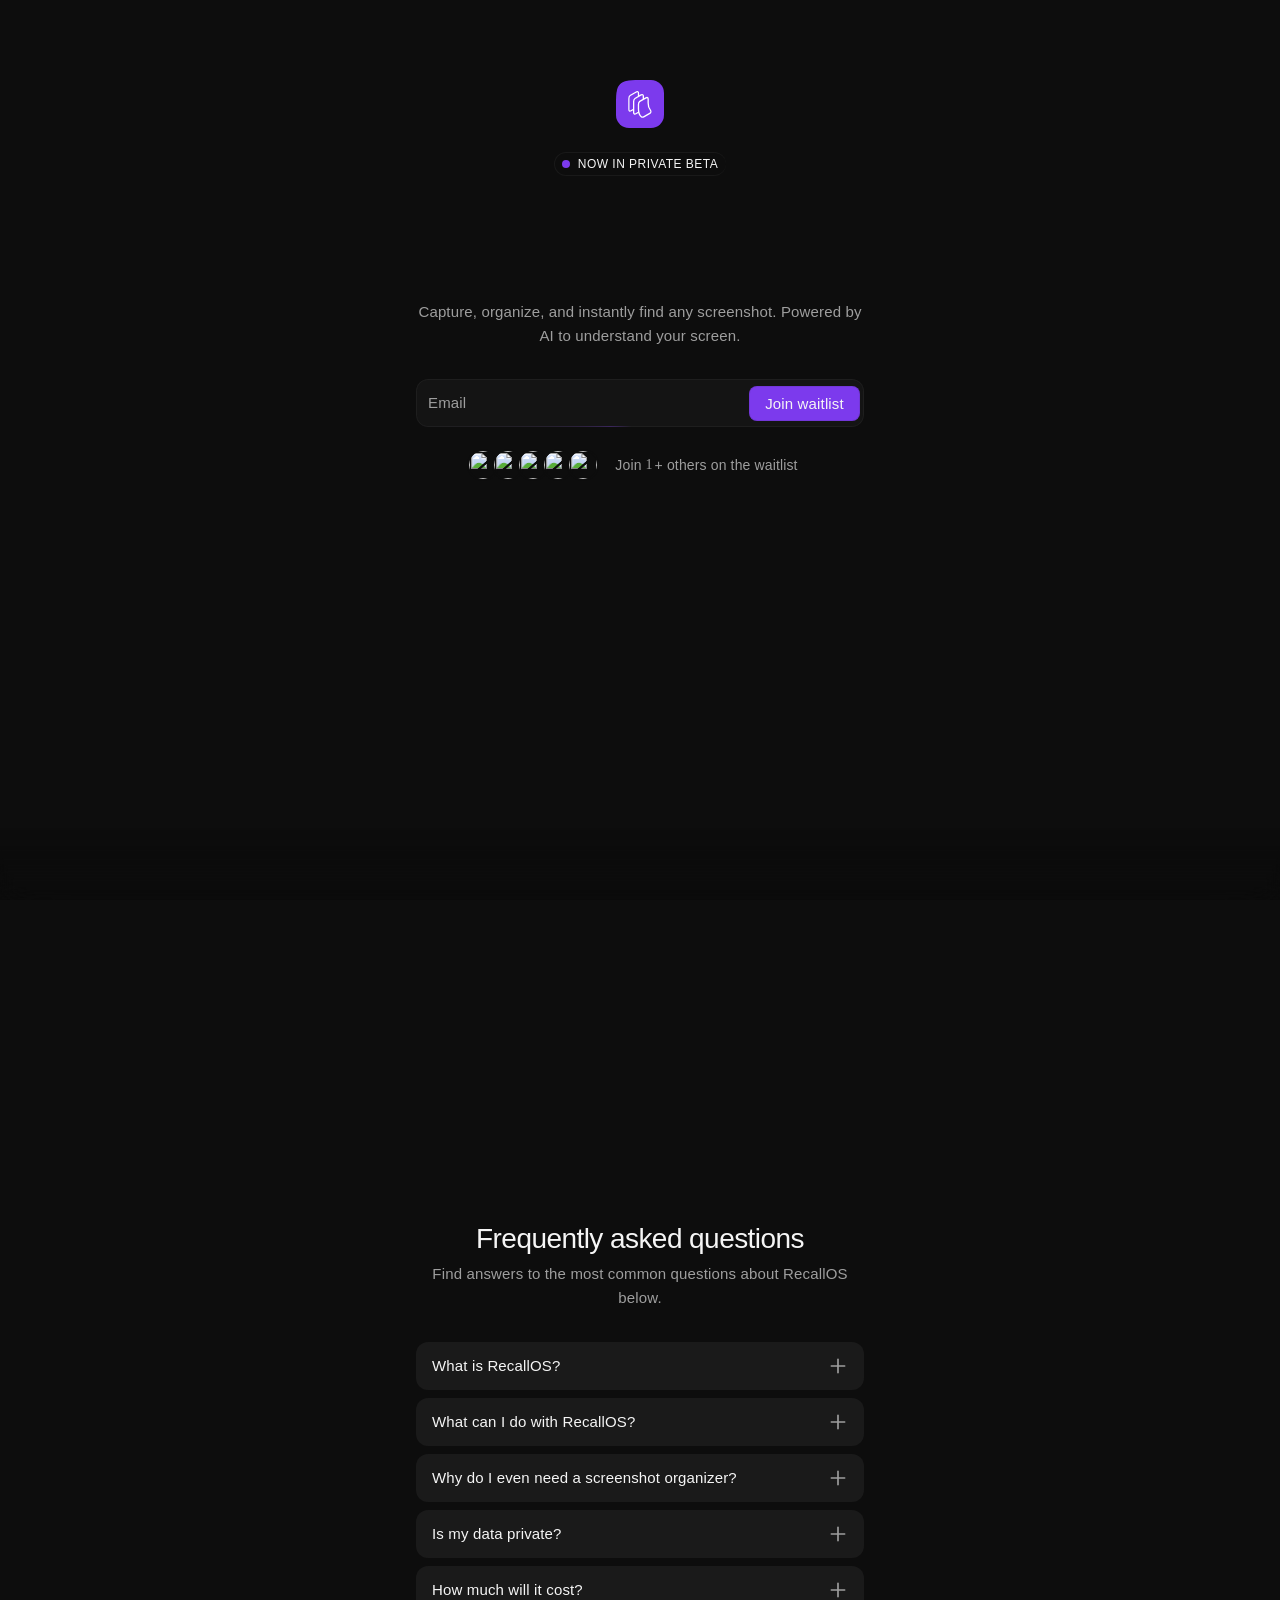
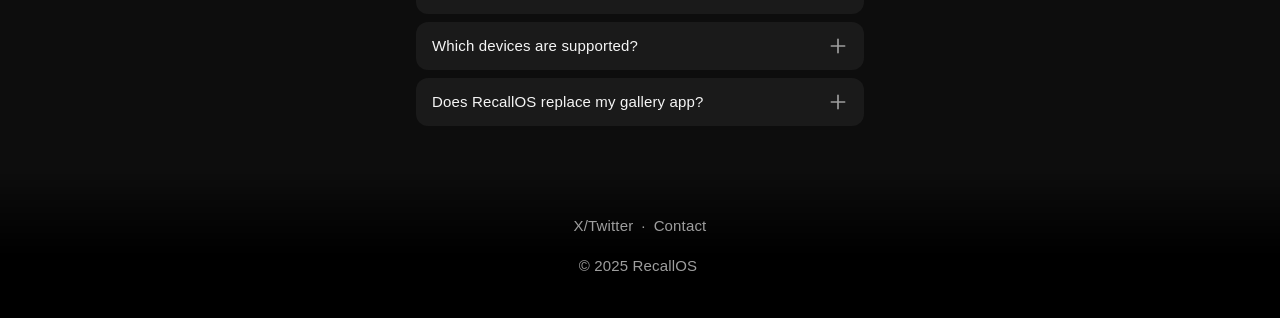
==== commit 47fe0751: "Update X/Twitter footer link to @Recall_OS" ====
--- a/index.html
+++ b/index.html
@@ -106,7 +106,7 @@
     
     <!-- End of bodyStart -->
 	
-	<div id="main" data-framer-hydrate-v2="{&quot;routeId&quot;:&quot;augiA20Il&quot;,&quot;localeId&quot;:&quot;default&quot;,&quot;breakpoints&quot;:[{&quot;hash&quot;:&quot;72rtr7&quot;,&quot;mediaQuery&quot;:&quot;(min-width: 1200px)&quot;},{&quot;hash&quot;:&quot;s55epc&quot;,&quot;mediaQuery&quot;:&quot;(min-width: 810px) and (max-width: 1199.98px)&quot;},{&quot;hash&quot;:&quot;1837wwb&quot;,&quot;mediaQuery&quot;:&quot;(max-width: 809.98px)&quot;},{&quot;hash&quot;:&quot;1ct9qvd&quot;,&quot;mediaQuery&quot;:&quot;(min-width: 1200px)&quot;},{&quot;hash&quot;:&quot;edxbdn&quot;,&quot;mediaQuery&quot;:&quot;(min-width: 810px) and (max-width: 1199.98px)&quot;},{&quot;hash&quot;:&quot;1314g3z&quot;,&quot;mediaQuery&quot;:&quot;(max-width: 809.98px)&quot;}]}" data-framer-ssr-released-at="2026-05-08T10:11:54.854Z" data-framer-page-optimized-at="2026-05-08T17:10:27.845Z" data-framer-generated-page><!--$--><style data-framer-html-style>:root body { background: var(--token-8d55b5af-fa52-46ae-86d5-6fffdc241b4a, rgb(255, 255, 255)); }</style><div class="framer-Z60VT framer-1ct9qvd" data-framer-cursor="1xj17em" data-layout-template="true" style="min-height:100vh;width:auto"><style data-framer-html-style>html body { background: var(--token-8d55b5af-fa52-46ae-86d5-6fffdc241b4a, rgb(255, 255, 255)); }</style><div data-framer-root class="framer-YIa2H framer-NXQj9 framer-xUPVu framer-SU3yO framer-27S6m framer-BD8rb framer-72rtr7" data-framer-cursor="1xj17em" style="min-height:100vh;width:auto;display:contents"><div class="framer-1v7c43j" data-framer-name="Container"><main class="framer-1ctf52d" data-framer-appear-id="1ctf52d" data-framer-name="Main" style="opacity:0.001;transform:translateY(10px)"><div class="framer-1fwfngz" data-framer-appear-id="1fwfngz" data-framer-name="Container" style="opacity:0.001;transform:translateY(10px)"><div class="framer-ns37vo"><div class="ssr-variant"><div class="framer-f8udkx-container"><div class="framer-X446R framer-6r6bqx framer-v-6r6bqx" data-framer-name="Default" style="height:100%;width:100%"><div class="framer-v5pz33-container"><!--$--><div style="width:100%;height:100%"><div style="width:100%;height:100%;background:var(--token-2930bc44-c91b-4c30-943e-1add685a6fe2, rgb(223, 255, 26));background-size:cover;border-radius:13px;clip-path:path(&quot;M 1972 0 c 13.19932658214889 0 19.798989873223334 0 23.899494936611667 4.100505063388334 a 14 14 0 0 1 0 0 c 4.100505063388334 4.100505063388335 4.100505063388334 10.700168354462779 4.100505063388334 23.899494936611667 L 2000 1972 c 0 13.19932658214889 0 19.798989873223334 -4.100505063388334 23.899494936611667 a 14 14 0 0 1 -0 0 c -4.100505063388335 4.100505063388334 -10.700168354462779 4.100505063388334 -23.899494936611667 4.100505063388334 L 28 2000 c -13.19932658214889 0 -19.798989873223334 0 -23.899494936611667 -4.100505063388334 a 14 14 0 0 1 -0 -0 c -4.100505063388334 -4.100505063388335 -4.100505063388334 -10.700168354462779 -4.100505063388334 -23.899494936611667 L 0 28 c 0 -13.19932658214889 0 -19.798989873223334 4.100505063388334 -23.899494936611667 a 14 14 0 0 1 0 -0 c 4.100505063388335 -4.100505063388334 10.700168354462779 -4.100505063388334 23.899494936611667 -4.100505063388334 Z&quot;);position:relative"></div></div><!--/$--></div><div data-framer-component-type="SVG" data-framer-name="Vector" parentsize="0" _constraints="[object Object]" rotation="0" shadows class="framer-dwdrnp" aria-hidden="true" style="image-rendering:pixelated;flex-shrink:0;fill:rgba(0,0,0,1);color:rgba(0,0,0,1)"><div class="svgContainer" style="width:100%;height:100%;aspect-ratio:inherit"><svg style="width:100%;height:100%;" viewBox="0 0 36 41"><use href="#svg536149544_935"/></svg></div></div></div></div></div><div class="framer-fd5jtv" data-border="true" data-framer-name="Elements/Chip"><div class="framer-1o12d9i-container"><!--$--><div><div style="position:absolute;inset:0;background-color:var(--token-2930bc44-c91b-4c30-943e-1add685a6fe2, rgb(223, 255, 26));border-radius:10000px"></div></div><!--/$--></div><div class="framer-1q8sq73" data-framer-component-type="RichTextContainer" style="transform:none"><p class="framer-text framer-styles-preset-1n2ud2v" data-styles-preset="L2rTmvzxZ">Now in private beta</p></div></div></div><div class="framer-1i0jxs1" data-framer-name="Container"><div class="framer-1xpinv5" data-framer-name="Container"><div class="ssr-variant hidden-s55epc"><div class="framer-2v2yay" data-framer-component-type="RichTextContainer" style="transform:none"><h1 class="framer-text framer-styles-preset-8qm04" data-styles-preset="ficN0Wu0u" dir="auto"><span style="white-space:nowrap"><span style="display:inline-block;opacity:0.001;transform:translateX(0px) translateY(10px) scale(1) rotate(0deg) skewX(0deg) skewY(0deg)">Y</span><span style="display:inline-block;opacity:0.001;transform:translateX(0px) translateY(10px) scale(1) rotate(0deg) skewX(0deg) skewY(0deg)">o</span><span style="display:inline-block;opacity:0.001;transform:translateX(0px) translateY(10px) scale(1) rotate(0deg) skewX(0deg) skewY(0deg)">u</span><span style="display:inline-block;opacity:0.001;transform:translateX(0px) translateY(10px) scale(1) rotate(0deg) skewX(0deg) skewY(0deg)">r</span></span> <span style="white-space:nowrap"><span style="display:inline-block;opacity:0.001;transform:translateX(0px) translateY(10px) scale(1) rotate(0deg) skewX(0deg) skewY(0deg)">s</span><span style="display:inline-block;opacity:0.001;transform:translateX(0px) translateY(10px) scale(1) rotate(0deg) skewX(0deg) skewY(0deg)">c</span><span style="display:inline-block;opacity:0.001;transform:translateX(0px) translateY(10px) scale(1) rotate(0deg) skewX(0deg) skewY(0deg)">r</span><span style="display:inline-block;opacity:0.001;transform:translateX(0px) translateY(10px) scale(1) rotate(0deg) skewX(0deg) skewY(0deg)">e</span><span style="display:inline-block;opacity:0.001;transform:translateX(0px) translateY(10px) scale(1) rotate(0deg) skewX(0deg) skewY(0deg)">e</span><span style="display:inline-block;opacity:0.001;transform:translateX(0px) translateY(10px) scale(1) rotate(0deg) skewX(0deg) skewY(0deg)">n</span><span style="display:inline-block;opacity:0.001;transform:translateX(0px) translateY(10px) scale(1) rotate(0deg) skewX(0deg) skewY(0deg)">s</span><span style="display:inline-block;opacity:0.001;transform:translateX(0px) translateY(10px) scale(1) rotate(0deg) skewX(0deg) skewY(0deg)">h</span><span style="display:inline-block;opacity:0.001;transform:translateX(0px) translateY(10px) scale(1) rotate(0deg) skewX(0deg) skewY(0deg)">o</span><span style="display:inline-block;opacity:0.001;transform:translateX(0px) translateY(10px) scale(1) rotate(0deg) skewX(0deg) skewY(0deg)">t</span><span style="display:inline-block;opacity:0.001;transform:translateX(0px) translateY(10px) scale(1) rotate(0deg) skewX(0deg) skewY(0deg)">s</span></span> <span style="white-space:nowrap"><span style="display:inline-block;opacity:0.001;transform:translateX(0px) translateY(10px) scale(1) rotate(0deg) skewX(0deg) skewY(0deg)">s</span><span style="display:inline-block;opacity:0.001;transform:translateX(0px) translateY(10px) scale(1) rotate(0deg) skewX(0deg) skewY(0deg)">h</span><span style="display:inline-block;opacity:0.001;transform:translateX(0px) translateY(10px) scale(1) rotate(0deg) skewX(0deg) skewY(0deg)">o</span><span style="display:inline-block;opacity:0.001;transform:translateX(0px) translateY(10px) scale(1) rotate(0deg) skewX(0deg) skewY(0deg)">u</span><span style="display:inline-block;opacity:0.001;transform:translateX(0px) translateY(10px) scale(1) rotate(0deg) skewX(0deg) skewY(0deg)">l</span><span style="display:inline-block;opacity:0.001;transform:translateX(0px) translateY(10px) scale(1) rotate(0deg) skewX(0deg) skewY(0deg)">d</span><span style="display:inline-block;opacity:0.001;transform:translateX(0px) translateY(10px) scale(1) rotate(0deg) skewX(0deg) skewY(0deg)">n</span><span style="display:inline-block;opacity:0.001;transform:translateX(0px) translateY(10px) scale(1) rotate(0deg) skewX(0deg) skewY(0deg)">'</span><span style="display:inline-block;opacity:0.001;transform:translateX(0px) translateY(10px) scale(1) rotate(0deg) skewX(0deg) skewY(0deg)">t</span></span> <span style="white-space:nowrap"><span style="display:inline-block;opacity:0.001;transform:translateX(0px) translateY(10px) scale(1) rotate(0deg) skewX(0deg) skewY(0deg)">b</span><span style="display:inline-block;opacity:0.001;transform:translateX(0px) translateY(10px) scale(1) rotate(0deg) skewX(0deg) skewY(0deg)">e</span></span> <span style="white-space:nowrap"><span style="display:inline-block;opacity:0.001;transform:translateX(0px) translateY(10px) scale(1) rotate(0deg) skewX(0deg) skewY(0deg)">a</span></span> <span style="white-space:nowrap"><span style="display:inline-block;opacity:0.001;transform:translateX(0px) translateY(10px) scale(1) rotate(0deg) skewX(0deg) skewY(0deg)">b</span><span style="display:inline-block;opacity:0.001;transform:translateX(0px) translateY(10px) scale(1) rotate(0deg) skewX(0deg) skewY(0deg)">l</span><span style="display:inline-block;opacity:0.001;transform:translateX(0px) translateY(10px) scale(1) rotate(0deg) skewX(0deg) skewY(0deg)">a</span><span style="display:inline-block;opacity:0.001;transform:translateX(0px) translateY(10px) scale(1) rotate(0deg) skewX(0deg) skewY(0deg)">c</span><span style="display:inline-block;opacity:0.001;transform:translateX(0px) translateY(10px) scale(1) rotate(0deg) skewX(0deg) skewY(0deg)">k</span></span> <span style="white-space:nowrap"><span style="display:inline-block;opacity:0.001;transform:translateX(0px) translateY(10px) scale(1) rotate(0deg) skewX(0deg) skewY(0deg)">h</span><span style="display:inline-block;opacity:0.001;transform:translateX(0px) translateY(10px) scale(1) rotate(0deg) skewX(0deg) skewY(0deg)">o</span><span style="display:inline-block;opacity:0.001;transform:translateX(0px) translateY(10px) scale(1) rotate(0deg) skewX(0deg) skewY(0deg)">l</span><span style="display:inline-block;opacity:0.001;transform:translateX(0px) translateY(10px) scale(1) rotate(0deg) skewX(0deg) skewY(0deg)">e</span></span></h1></div></div><div class="ssr-variant hidden-1837wwb hidden-72rtr7"><div class="framer-2v2yay" data-framer-component-type="RichTextContainer" style="transform:none"><h1 class="framer-text framer-styles-preset-8qm04" data-styles-preset="ficN0Wu0u" dir="auto"><span style="white-space:nowrap"><span style="display:inline-block;opacity:0.001;transform:translateX(0px) translateY(10px) scale(1) rotate(0deg) skewX(0deg) skewY(0deg)">Y</span><span style="display:inline-block;opacity:0.001;transform:translateX(0px) translateY(10px) scale(1) rotate(0deg) skewX(0deg) skewY(0deg)">o</span><span style="display:inline-block;opacity:0.001;transform:translateX(0px) translateY(10px) scale(1) rotate(0deg) skewX(0deg) skewY(0deg)">u</span><span style="display:inline-block;opacity:0.001;transform:translateX(0px) translateY(10px) scale(1) rotate(0deg) skewX(0deg) skewY(0deg)">r</span></span> <span style="white-space:nowrap"><span style="display:inline-block;opacity:0.001;transform:translateX(0px) translateY(10px) scale(1) rotate(0deg) skewX(0deg) skewY(0deg)">s</span><span style="display:inline-block;opacity:0.001;transform:translateX(0px) translateY(10px) scale(1) rotate(0deg) skewX(0deg) skewY(0deg)">c</span><span style="display:inline-block;opacity:0.001;transform:translateX(0px) translateY(10px) scale(1) rotate(0deg) skewX(0deg) skewY(0deg)">r</span><span style="display:inline-block;opacity:0.001;transform:translateX(0px) translateY(10px) scale(1) rotate(0deg) skewX(0deg) skewY(0deg)">e</span><span style="display:inline-block;opacity:0.001;transform:translateX(0px) translateY(10px) scale(1) rotate(0deg) skewX(0deg) skewY(0deg)">e</span><span style="display:inline-block;opacity:0.001;transform:translateX(0px) translateY(10px) scale(1) rotate(0deg) skewX(0deg) skewY(0deg)">n</span><span style="display:inline-block;opacity:0.001;transform:translateX(0px) translateY(10px) scale(1) rotate(0deg) skewX(0deg) skewY(0deg)">s</span><span style="display:inline-block;opacity:0.001;transform:translateX(0px) translateY(10px) scale(1) rotate(0deg) skewX(0deg) skewY(0deg)">h</span><span style="display:inline-block;opacity:0.001;transform:translateX(0px) translateY(10px) scale(1) rotate(0deg) skewX(0deg) skewY(0deg)">o</span><span style="display:inline-block;opacity:0.001;transform:translateX(0px) translateY(10px) scale(1) rotate(0deg) skewX(0deg) skewY(0deg)">t</span><span style="display:inline-block;opacity:0.001;transform:translateX(0px) translateY(10px) scale(1) rotate(0deg) skewX(0deg) skewY(0deg)">s</span></span> <span style="white-space:nowrap"><span style="display:inline-block;opacity:0.001;transform:translateX(0px) translateY(10px) scale(1) rotate(0deg) skewX(0deg) skewY(0deg)">s</span><span style="display:inline-block;opacity:0.001;transform:translateX(0px) translateY(10px) scale(1) rotate(0deg) skewX(0deg) skewY(0deg)">h</span><span style="display:inline-block;opacity:0.001;transform:translateX(0px) translateY(10px) scale(1) rotate(0deg) skewX(0deg) skewY(0deg)">o</span><span style="display:inline-block;opacity:0.001;transform:translateX(0px) translateY(10px) scale(1) rotate(0deg) skewX(0deg) skewY(0deg)">u</span><span style="display:inline-block;opacity:0.001;transform:translateX(0px) translateY(10px) scale(1) rotate(0deg) skewX(0deg) skewY(0deg)">l</span><span style="display:inline-block;opacity:0.001;transform:translateX(0px) translateY(10px) scale(1) rotate(0deg) skewX(0deg) skewY(0deg)">d</span><span style="display:inline-block;opacity:0.001;transform:translateX(0px) translateY(10px) scale(1) rotate(0deg) skewX(0deg) skewY(0deg)">n</span><span style="display:inline-block;opacity:0.001;transform:translateX(0px) translateY(10px) scale(1) rotate(0deg) skewX(0deg) skewY(0deg)">'</span><span style="display:inline-block;opacity:0.001;transform:translateX(0px) translateY(10px) scale(1) rotate(0deg) skewX(0deg) skewY(0deg)">t</span></span> <span style="white-space:nowrap"><span style="display:inline-block;opacity:0.001;transform:translateX(0px) translateY(10px) scale(1) rotate(0deg) skewX(0deg) skewY(0deg)">b</span><span style="display:inline-block;opacity:0.001;transform:translateX(0px) translateY(10px) scale(1) rotate(0deg) skewX(0deg) skewY(0deg)">e</span></span> <span style="white-space:nowrap"><span style="display:inline-block;opacity:0.001;transform:translateX(0px) translateY(10px) scale(1) rotate(0deg) skewX(0deg) skewY(0deg)">a</span></span> <span style="white-space:nowrap"><span style="display:inline-block;opacity:0.001;transform:translateX(0px) translateY(10px) scale(1) rotate(0deg) skewX(0deg) skewY(0deg)">b</span><span style="display:inline-block;opacity:0.001;transform:translateX(0px) translateY(10px) scale(1) rotate(0deg) skewX(0deg) skewY(0deg)">l</span><span style="display:inline-block;opacity:0.001;transform:translateX(0px) translateY(10px) scale(1) rotate(0deg) skewX(0deg) skewY(0deg)">a</span><span style="display:inline-block;opacity:0.001;transform:translateX(0px) translateY(10px) scale(1) rotate(0deg) skewX(0deg) skewY(0deg)">c</span><span style="display:inline-block;opacity:0.001;transform:translateX(0px) translateY(10px) scale(1) rotate(0deg) skewX(0deg) skewY(0deg)">k</span></span> <span style="white-space:nowrap"><span style="display:inline-block;opacity:0.001;transform:translateX(0px) translateY(10px) scale(1) rotate(0deg) skewX(0deg) skewY(0deg)">h</span><span style="display:inline-block;opacity:0.001;transform:translateX(0px) translateY(10px) scale(1) rotate(0deg) skewX(0deg) skewY(0deg)">o</span><span style="display:inline-block;opacity:0.001;transform:translateX(0px) translateY(10px) scale(1) rotate(0deg) skewX(0deg) skewY(0deg)">l</span><span style="display:inline-block;opacity:0.001;transform:translateX(0px) translateY(10px) scale(1) rotate(0deg) skewX(0deg) skewY(0deg)">e</span></span> <span style="white-space:nowrap"></span></h1></div></div><div class="framer-yidxpp" data-framer-component-type="RichTextContainer" style="transform:none"><p class="framer-text framer-styles-preset-esdgco" data-styles-preset="Y1tn3EjJN" style="--framer-text-color:var(--token-ea5c1554-743c-46cf-939d-d8d8b48ee669, rgb(126, 126, 126))">Capture, organize, and instantly find any screenshot. Powered by AI to understand your screen.</p></div></div><form id="waitlist-form" class="framer-1dqavq3"><div class="ssr-variant hidden-1837wwb"><div class="framer-1wdljgm-container"><label class="framer-UIJIU framer-SU3yO framer-27S6m framer-1wi6ias framer-v-1wi6ias" data-framer-name="Default" style="width:100%"><div class="framer-69q2ew-container" style="opacity:0.3"><!--$--><div style="border-radius:12px;height:100%;width:100%;background-image:conic-gradient(from 231.98310871535875deg, var(--token-2930bc44-c91b-4c30-943e-1add685a6fe2, rgb(223, 255, 26)) 0, var(--token-8cb67686-f217-492f-8060-a606f7bf7e10, rgb(242, 242, 242)) 32.5deg, var(--token-8cb67686-f217-492f-8060-a606f7bf7e10, rgb(242, 242, 242)) 327.5deg,var(--token-2930bc44-c91b-4c30-943e-1add685a6fe2, rgb(223, 255, 26)) 360deg)"><div style="position:absolute;inset:1px;background-color:var(--token-6d403de4-48f6-42a3-8d29-1f57676f2a08, rgb(248, 248, 248));border-radius:11px"></div></div><!--/$--></div><div class="framer-1jkgpkx" data-framer-name="Wrapper" style="--border-bottom-width:0px;--border-color:rgba(0, 0, 0, 0);--border-left-width:0px;--border-right-width:0px;--border-style:solid;--border-top-width:0px;background-color:rgba(0, 0, 0, 0);border-bottom-left-radius:0px;border-bottom-right-radius:0px;border-top-left-radius:0px;border-top-right-radius:0px;box-shadow:none"><div class="framer-form-text-input framer-form-input-wrapper framer-wekenn" style="--framer-input-background:var(--token-6d403de4-48f6-42a3-8d29-1f57676f2a08, rgb(248, 248, 248));--framer-input-border-bottom-width:1px;--framer-input-border-color:var(--token-8cb67686-f217-492f-8060-a606f7bf7e10, rgb(242, 242, 242));--framer-input-border-left-width:1px;--framer-input-border-radius-bottom-left:12px;--framer-input-border-radius-bottom-right:12px;--framer-input-border-radius-top-left:12px;--framer-input-border-radius-top-right:12px;--framer-input-border-right-width:1px;--framer-input-border-style:solid;--framer-input-border-top-width:1px;--framer-input-font-color:var(--token-7d78e336-3e6a-4c64-8307-f4b8a2ae60ad, rgb(18, 18, 18));--framer-input-icon-color:rgb(153, 153, 153);--framer-input-placeholder-color:var(--token-ea5c1554-743c-46cf-939d-d8d8b48ee669, rgb(126, 126, 126))"><input type="email" required name="Email" placeholder class="framer-form-input framer-form-input-empty" value></div><div class="framer-dkc47a-container" tabindex="0"><button class="framer-FR48t framer-EXUdu framer-cs5q4q framer-v-cs5q4q" data-border="true" data-framer-name="Default" data-reset="button" tabindex="0" style="--border-bottom-width:1px;--border-color:rgba(33, 33, 33, 0.1);--border-left-width:1px;--border-right-width:1px;--border-style:solid;--border-top-width:1px;background-color:var(--token-2930bc44-c91b-4c30-943e-1add685a6fe2, rgb(223, 255, 26));height:100%;width:100%;border-bottom-left-radius:8px;border-bottom-right-radius:8px;border-top-left-radius:8px;border-top-right-radius:8px;box-shadow:0px 0px 0px 0px var(--token-82a2cf90-4525-4555-9422-6d308b28d743, rgb(203, 232, 26));opacity:1"><div class="framer-p5dt6e" data-framer-component-type="RichTextContainer" style="--framer-link-text-color:rgb(0, 153, 255);--framer-link-text-decoration:underline;transform:none"><p class="framer-text framer-styles-preset-qrq1xs" data-styles-preset="JQ_zexs6C">Join waitlist</p></div></button></div><div class="framer-k10icc" data-framer-component-type="RichTextContainer" style="transform:translateY(-50%)"><p class="framer-text framer-styles-preset-esdgco" data-styles-preset="Y1tn3EjJN">Email</p></div></div></label></div></div><div class="ssr-variant hidden-s55epc hidden-72rtr7"><div class="framer-1wdljgm-container"><label class="framer-UIJIU framer-SU3yO framer-27S6m framer-1wi6ias framer-v-1fpf11j" data-framer-name="Mobile/Default" style="width:100%"><div class="framer-69q2ew-container" style="opacity:0.3"><!--$--><div style="border-radius:12px;height:100%;width:100%;background-image:conic-gradient(from 146.80184514756297deg, var(--token-2930bc44-c91b-4c30-943e-1add685a6fe2, rgb(223, 255, 26)) 0, var(--token-8cb67686-f217-492f-8060-a606f7bf7e10, rgb(242, 242, 242)) 32.5deg, var(--token-8cb67686-f217-492f-8060-a606f7bf7e10, rgb(242, 242, 242)) 327.5deg,var(--token-2930bc44-c91b-4c30-943e-1add685a6fe2, rgb(223, 255, 26)) 360deg)"><div style="position:absolute;inset:1px;background-color:var(--token-6d403de4-48f6-42a3-8d29-1f57676f2a08, rgb(248, 248, 248));border-radius:11px"></div></div><!--/$--></div><div class="framer-1jkgpkx" data-framer-name="Wrapper" data-border="true" style="--border-bottom-width:1px;--border-color:var(--token-8cb67686-f217-492f-8060-a606f7bf7e10, rgb(242, 242, 242));--border-left-width:1px;--border-right-width:1px;--border-style:solid;--border-top-width:1px;background-color:var(--token-6d403de4-48f6-42a3-8d29-1f57676f2a08, rgb(248, 248, 248));border-bottom-left-radius:12px;border-bottom-right-radius:12px;border-top-left-radius:12px;border-top-right-radius:12px;box-shadow:none"><div class="framer-form-text-input framer-form-input-wrapper framer-wekenn" style="--framer-input-background:var(--token-6d403de4-48f6-42a3-8d29-1f57676f2a08, rgb(248, 248, 248));--framer-input-border-color:var(--token-8cb67686-f217-492f-8060-a606f7bf7e10, rgb(242, 242, 242));--framer-input-border-radius-bottom-left:12px;--framer-input-border-radius-bottom-right:12px;--framer-input-border-radius-top-left:12px;--framer-input-border-radius-top-right:12px;--framer-input-border-style:solid;--framer-input-font-color:var(--token-7d78e336-3e6a-4c64-8307-f4b8a2ae60ad, rgb(18, 18, 18));--framer-input-icon-color:rgb(153, 153, 153);--framer-input-placeholder-color:var(--token-ea5c1554-743c-46cf-939d-d8d8b48ee669, rgb(126, 126, 126))"><input type="email" required name="Email" placeholder="Email" class="framer-form-input framer-form-input-empty" value></div><div class="framer-dkc47a-container" tabindex="0"><button class="framer-FR48t framer-EXUdu framer-cs5q4q framer-v-cs5q4q" data-border="true" data-framer-name="Default" data-reset="button" tabindex="0" style="--border-bottom-width:1px;--border-color:rgba(33, 33, 33, 0.1);--border-left-width:1px;--border-right-width:1px;--border-style:solid;--border-top-width:1px;background-color:var(--token-2930bc44-c91b-4c30-943e-1add685a6fe2, rgb(223, 255, 26));height:100%;width:100%;border-bottom-left-radius:8px;border-bottom-right-radius:8px;border-top-left-radius:8px;border-top-right-radius:8px;box-shadow:0px 0px 0px 0px var(--token-82a2cf90-4525-4555-9422-6d308b28d743, rgb(203, 232, 26));opacity:1"><div class="framer-p5dt6e" data-framer-component-type="RichTextContainer" style="--framer-link-text-color:rgb(0, 153, 255);--framer-link-text-decoration:underline;transform:none"><p class="framer-text framer-styles-preset-qrq1xs" data-styles-preset="JQ_zexs6C">Join waitlist</p></div></button></div></div></label></div></div><input type="text" name="website" tabindex="-1" autocomplete="one-time-code" aria-hidden="true" style="position:absolute;transform:scale(0)" data-1p-ignore="true" data-lpignore="true" data-form-type="other" data-bwignore="true" value><input type="text" name="company" tabindex="-1" autocomplete="one-time-code" aria-hidden="true" style="position:absolute;transform:scale(0)" data-1p-ignore="true" data-lpignore="true" data-form-type="other" data-bwignore="true" value><input type="text" name="message" tabindex="-1" autocomplete="one-time-code" aria-hidden="true" style="position:absolute;transform:scale(0)" data-1p-ignore="true" data-lpignore="true" data-form-type="other" data-bwignore="true" value><input type="text" name="subject" tabindex="-1" autocomplete="one-time-code" aria-hidden="true" style="position:absolute;transform:scale(0)" data-1p-ignore="true" data-lpignore="true" data-form-type="other" data-bwignore="true" value><input type="text" name="title" tabindex="-1" autocomplete="one-time-code" aria-hidden="true" style="position:absolute;transform:scale(0)" data-1p-ignore="true" data-lpignore="true" data-form-type="other" data-bwignore="true" value><input type="text" name="description" tabindex="-1" autocomplete="one-time-code" aria-hidden="true" style="position:absolute;transform:scale(0)" data-1p-ignore="true" data-lpignore="true" data-form-type="other" data-bwignore="true" value><input type="text" name="feedback" tabindex="-1" autocomplete="one-time-code" aria-hidden="true" style="position:absolute;transform:scale(0)" data-1p-ignore="true" data-lpignore="true" data-form-type="other" data-bwignore="true" value><input type="text" name="notes" tabindex="-1" autocomplete="one-time-code" aria-hidden="true" style="position:absolute;transform:scale(0)" data-1p-ignore="true" data-lpignore="true" data-form-type="other" data-bwignore="true" value><input type="text" name="details" tabindex="-1" autocomplete="one-time-code" aria-hidden="true" style="position:absolute;transform:scale(0)" data-1p-ignore="true" data-lpignore="true" data-form-type="other" data-bwignore="true" value><input type="text" name="remarks" tabindex="-1" autocomplete="one-time-code" aria-hidden="true" style="position:absolute;transform:scale(0)" data-1p-ignore="true" data-lpignore="true" data-form-type="other" data-bwignore="true" value><input type="text" name="comments" tabindex="-1" autocomplete="one-time-code" aria-hidden="true" style="position:absolute;transform:scale(0)" data-1p-ignore="true" data-lpignore="true" data-form-type="other" data-bwignore="true" value></form></div><div class="framer-um4gvp"><div class="framer-ykrqy" data-framer-name="Images"><div class="framer-2wx1ft" data-framer-name="Helper"><div class="framer-1d7a1uh" data-framer-name="IMG" style="transform:translate(-50%, -50%)"><div style="position:absolute;border-radius:inherit;corner-shape:inherit;top:0;right:0;bottom:0;left:0" data-framer-background-image-wrapper="true"><img decoding="async" width="96" height="96" src="https://framerusercontent.com/images/EE2d0Ht40rNdeHDTiYAFKaM8.png?width=96&amp;height=96" alt style="display:block;width:100%;height:100%;border-radius:inherit;corner-shape:inherit;object-position:center;object-fit:fill"></div></div></div><div class="framer-uentf" data-framer-name="Helper"><div class="framer-1pva6yr" data-framer-name="IMG"><div style="position:absolute;border-radius:inherit;corner-shape:inherit;top:0;right:0;bottom:0;left:0" data-framer-background-image-wrapper="true"><img decoding="async" width="400" height="600" sizes="(min-width: 1200px) 28px, (min-width: 810px) and (max-width: 1199.98px) 28px, (max-width: 809.98px) 28px" srcset="https://framerusercontent.com/images/OLF0UfJVI0ghwGcdEqEzzkMxs.png?width=400&amp;height=600 400w" src="https://framerusercontent.com/images/OLF0UfJVI0ghwGcdEqEzzkMxs.png?width=400&amp;height=600" alt style="display:block;width:100%;height:100%;border-radius:inherit;corner-shape:inherit;object-position:center;object-fit:cover"></div></div></div><div class="framer-jg2osy" data-framer-name="Helper"><div class="framer-11wv4e5" data-framer-name="IMG"><div style="position:absolute;border-radius:inherit;corner-shape:inherit;top:0;right:0;bottom:0;left:0" data-framer-background-image-wrapper="true"><img decoding="async" width="400" height="533" sizes="(min-width: 1200px) 28px, (min-width: 810px) and (max-width: 1199.98px) 28px, (max-width: 809.98px) 28px" srcset="https://framerusercontent.com/images/o5mItux6uRfM69lv41hC2F2aQ14.png?width=400&amp;height=533 400w" src="https://framerusercontent.com/images/o5mItux6uRfM69lv41hC2F2aQ14.png?width=400&amp;height=533" alt style="display:block;width:100%;height:100%;border-radius:inherit;corner-shape:inherit;object-position:center;object-fit:cover"></div></div></div><div class="framer-cy24xt" data-framer-name="Helper"><div class="framer-1kzs3x2" data-framer-name="IMG"><div style="position:absolute;border-radius:inherit;corner-shape:inherit;top:0;right:0;bottom:0;left:0" data-framer-background-image-wrapper="true"><img decoding="async" width="1548" height="1161" sizes="(min-width: 1200px) 28px, (min-width: 810px) and (max-width: 1199.98px) 28px, (max-width: 809.98px) 28px" srcset="https://framerusercontent.com/images/0kN0hIAxzDUerC6CfbeLsjeOZfc.png?scale-down-to=512&amp;width=1548&amp;height=1161 512w,https://framerusercontent.com/images/0kN0hIAxzDUerC6CfbeLsjeOZfc.png?scale-down-to=1024&amp;width=1548&amp;height=1161 1024w,https://framerusercontent.com/images/0kN0hIAxzDUerC6CfbeLsjeOZfc.png?width=1548&amp;height=1161 1548w" src="https://framerusercontent.com/images/0kN0hIAxzDUerC6CfbeLsjeOZfc.png?width=1548&amp;height=1161" alt style="display:block;width:100%;height:100%;border-radius:inherit;corner-shape:inherit;object-position:center;object-fit:cover"></div></div></div><div class="framer-z1rzy3" data-framer-name="Helper"><div class="framer-1ri3il4" data-framer-name="IMG"><div style="position:absolute;border-radius:inherit;corner-shape:inherit;top:0;right:0;bottom:0;left:0" data-framer-background-image-wrapper="true"><img decoding="async" width="1024" height="1024" sizes="(min-width: 1200px) 28px, (min-width: 810px) and (max-width: 1199.98px) 28px, (max-width: 809.98px) 28px" srcset="https://framerusercontent.com/images/cqChKLWqP0ows29uNwTw42aUI.jpg?scale-down-to=512&amp;width=1024&amp;height=1024 512w,https://framerusercontent.com/images/cqChKLWqP0ows29uNwTw42aUI.jpg?width=1024&amp;height=1024 1024w" src="https://framerusercontent.com/images/cqChKLWqP0ows29uNwTw42aUI.jpg?width=1024&amp;height=1024" alt style="display:block;width:100%;height:100%;border-radius:inherit;corner-shape:inherit;object-position:center;object-fit:cover"></div></div></div></div><div class="framer-y8kht0" data-framer-name="Container"><div class="framer-z23vwn" data-framer-name="Text" data-framer-component-type="RichTextContainer" style="transform:none"><p class="framer-text framer-styles-preset-iz4pj2" data-styles-preset="WiJUYpk0q" style="--framer-text-color:var(--token-ea5c1554-743c-46cf-939d-d8d8b48ee669, rgb(126, 126, 126))">Join</p></div><div class="framer-1g3i9qv" data-framer-name="Container"><div class="framer-1gaaj2m-container"><!--$--><span style="font-family:Inter;font-size:14px;color:var(--token-ea5c1554-743c-46cf-939d-d8d8b48ee669, rgb(126, 126, 126));line-height:1.7">1</span><!--/$--></div><div class="framer-ljkdqo" data-framer-name="Text" data-framer-component-type="RichTextContainer" style="transform:none"><p class="framer-text framer-styles-preset-iz4pj2" data-styles-preset="WiJUYpk0q" style="--framer-text-color:var(--token-ea5c1554-743c-46cf-939d-d8d8b48ee669, rgb(126, 126, 126))">+</p></div></div><div class="framer-1soymax" data-framer-name="Text" data-framer-component-type="RichTextContainer" style="transform:none"><p class="framer-text framer-styles-preset-iz4pj2" data-styles-preset="WiJUYpk0q" dir="auto" style="--framer-text-color:var(--token-ea5c1554-743c-46cf-939d-d8d8b48ee669, rgb(126, 126, 126))">others on the waitlist</p></div></div></div><div class="framer-hwutx9"><div class="framer-sbl5sk-container"><!--$--><div style="display:flex;flex-direction:row;flex-wrap:wrap;gap:14px;color:var(--token-7d78e336-3e6a-4c64-8307-f4b8a2ae60ad, rgb(18, 18, 18));text-transform:uppercase;white-space:pre-wrap;user-select:none;font-family:&quot;Inter&quot;, &quot;Inter Placeholder&quot;, sans-serif;font-size:18px;font-style:normal;font-weight:400;letter-spacing:0em;line-height:1em"><div style="display:flex;gap:12px;flex-direction:column;align-items:center;min-width:64px">25<p style="color:var(--token-ea5c1554-743c-46cf-939d-d8d8b48ee669, rgb(126, 126, 126));margin:0;font-family:&quot;Inter&quot;, &quot;Inter Placeholder&quot;, sans-serif;font-size:11px;font-style:normal;font-weight:400;letter-spacing:0em;line-height:1em;text-align:center">days</p></div><div style="display:flex;gap:12px;flex-direction:column;align-items:center;min-width:auto"><span style="color:var(--token-ea5c1554-743c-46cf-939d-d8d8b48ee669, rgb(126, 126, 126));margin:0;display:flex;align-items:center;font-family:&quot;Inter&quot;, &quot;Inter Placeholder&quot;, sans-serif;font-size:11px;font-style:normal;font-weight:400;letter-spacing:0em;line-height:1em;text-align:center">:</span></div><div style="display:flex;gap:12px;flex-direction:column;align-items:center;min-width:64px">6<p style="color:var(--token-ea5c1554-743c-46cf-939d-d8d8b48ee669, rgb(126, 126, 126));margin:0;font-family:&quot;Inter&quot;, &quot;Inter Placeholder&quot;, sans-serif;font-size:11px;font-style:normal;font-weight:400;letter-spacing:0em;line-height:1em;text-align:center">hours</p></div><div style="display:flex;gap:12px;flex-direction:column;align-items:center;min-width:auto"><span style="color:var(--token-ea5c1554-743c-46cf-939d-d8d8b48ee669, rgb(126, 126, 126));margin:0;display:flex;align-items:center;font-family:&quot;Inter&quot;, &quot;Inter Placeholder&quot;, sans-serif;font-size:11px;font-style:normal;font-weight:400;letter-spacing:0em;line-height:1em;text-align:center">:</span></div><div style="display:flex;gap:12px;flex-direction:column;align-items:center;min-width:64px">49<p style="color:var(--token-ea5c1554-743c-46cf-939d-d8d8b48ee669, rgb(126, 126, 126));margin:0;font-family:&quot;Inter&quot;, &quot;Inter Placeholder&quot;, sans-serif;font-size:11px;font-style:normal;font-weight:400;letter-spacing:0em;line-height:1em;text-align:center">minutes</p></div><div style="display:flex;gap:12px;flex-direction:column;align-items:center;min-width:auto"><span style="color:var(--token-ea5c1554-743c-46cf-939d-d8d8b48ee669, rgb(126, 126, 126));margin:0;display:flex;align-items:center;font-family:&quot;Inter&quot;, &quot;Inter Placeholder&quot;, sans-serif;font-size:11px;font-style:normal;font-weight:400;letter-spacing:0em;line-height:1em;text-align:center">:</span></div><div style="display:flex;gap:12px;flex-direction:column;align-items:center;min-width:64px">32<p style="color:var(--token-ea5c1554-743c-46cf-939d-d8d8b48ee669, rgb(126, 126, 126));margin:0;font-family:&quot;Inter&quot;, &quot;Inter Placeholder&quot;, sans-serif;font-size:11px;font-style:normal;font-weight:400;letter-spacing:0em;line-height:1em;text-align:center">seconds</p></div></div><!--/$--></div></div></div><div class="ssr-variant hidden-1837wwb"><div class="framer-v80dzt-container" data-framer-appear-id="v80dzt" id="v80dzt" style="opacity:0.001;transform:translateY(10px)"><div class="framer-eQhjL framer-27S6m framer-upk1un framer-v-upk1un" data-border="true" data-framer-name="Default" data-highlight="true" tabindex="0" style="--border-bottom-width:0px;--border-color:var(--token-8cb67686-f217-492f-8060-a606f7bf7e10, rgb(242, 242, 242));--border-left-width:0px;--border-right-width:0px;--border-style:solid;--border-top-width:1px;background-color:var(--token-988de1d5-3158-4128-9c56-a3763d16e6cd, rgb(252, 252, 252));max-width:100%;width:100%;border-bottom-left-radius:10px;border-bottom-right-radius:10px;border-top-left-radius:10px;border-top-right-radius:10px"><div class="framer-3uqrg" data-framer-name="Controls"><div class="framer-xrvf87" data-framer-name="Control" style="background-color:var(--token-1b504b81-56ba-41e6-8b39-97a45c27a29b, rgb(227, 227, 227));border-bottom-left-radius:9.54px;border-bottom-right-radius:9.54px;border-top-left-radius:9.54px;border-top-right-radius:9.54px"></div><div class="framer-1ohvaf4" data-framer-name="Control" style="background-color:var(--token-1b504b81-56ba-41e6-8b39-97a45c27a29b, rgb(227, 227, 227));border-bottom-left-radius:9.54px;border-bottom-right-radius:9.54px;border-top-left-radius:9.54px;border-top-right-radius:9.54px"></div><div class="framer-ur99r2" data-framer-name="Control" style="background-color:var(--token-1b504b81-56ba-41e6-8b39-97a45c27a29b, rgb(227, 227, 227));border-bottom-left-radius:9.54px;border-bottom-right-radius:9.54px;border-top-left-radius:9.54px;border-top-right-radius:9.54px"></div></div><div class="framer-2nfhu6"><div class="framer-t3nm6w-container" style="opacity:0.4"><!--$--><!--/$--></div><div class="framer-17g6g4j" data-framer-name="Play" style="transform:translate(-50%, -50%)"><div class="framer-17k4dd3-container" tabindex="0"><div class="framer-LBxZR framer-1vpix6r framer-v-1vpix6r" data-border="true" data-framer-name="Variant 1" data-highlight="true" tabindex="0" style="--border-bottom-width:1px;--border-color:rgba(33, 33, 33, 0.1);--border-left-width:1px;--border-right-width:1px;--border-style:solid;--border-top-width:1px;height:100%;width:100%;border-bottom-left-radius:48px;border-bottom-right-radius:48px;border-top-left-radius:48px;border-top-right-radius:48px"><div class="framer-j4f98b-container"><!--$--><div><div style="position:absolute;inset:0;background-color:var(--token-2930bc44-c91b-4c30-943e-1add685a6fe2, rgb(223, 255, 26));border-radius:10000px"></div></div><!--/$--></div><div data-framer-component-type="SVG" data-framer-name="graphic" parentsize="0" _constraints="[object Object]" rotation="0" shadows class="framer-1o59h0j" aria-hidden="true" style="image-rendering:pixelated;flex-shrink:0"><div class="svgContainer" style="width:100%;height:100%;aspect-ratio:inherit"><svg style="width:100%;height:100%;"><use href="#svg12397223706"/></svg></div></div></div></div><div class="framer-1nmjl9g" data-framer-component-type="RichTextContainer" style="--framer-link-text-color:rgb(0, 153, 255);--framer-link-text-decoration:underline;transform:none"><p class="framer-text framer-styles-preset-iz4pj2" data-styles-preset="WiJUYpk0q" dir="auto">See how RecallOS works</p></div></div></div></div></div></div><div class="ssr-variant hidden-s55epc hidden-72rtr7"><div class="framer-v80dzt-container" data-framer-appear-id="v80dzt" id="v80dzt" style="opacity:0.001;transform:translateY(10px)"><div class="framer-eQhjL framer-27S6m framer-upk1un framer-v-upk1un" data-border="true" data-framer-name="Default" data-highlight="true" tabindex="0" style="--border-bottom-width:0px;--border-color:var(--token-8cb67686-f217-492f-8060-a606f7bf7e10, rgb(242, 242, 242));--border-left-width:0px;--border-right-width:0px;--border-style:solid;--border-top-width:1px;background-color:var(--token-988de1d5-3158-4128-9c56-a3763d16e6cd, rgb(252, 252, 252));height:100%;max-width:100%;width:100%;border-bottom-left-radius:10px;border-bottom-right-radius:10px;border-top-left-radius:10px;border-top-right-radius:10px"><div class="framer-3uqrg" data-framer-name="Controls"><div class="framer-xrvf87" data-framer-name="Control" style="background-color:var(--token-1b504b81-56ba-41e6-8b39-97a45c27a29b, rgb(227, 227, 227));border-bottom-left-radius:9.54px;border-bottom-right-radius:9.54px;border-top-left-radius:9.54px;border-top-right-radius:9.54px"></div><div class="framer-1ohvaf4" data-framer-name="Control" style="background-color:var(--token-1b504b81-56ba-41e6-8b39-97a45c27a29b, rgb(227, 227, 227));border-bottom-left-radius:9.54px;border-bottom-right-radius:9.54px;border-top-left-radius:9.54px;border-top-right-radius:9.54px"></div><div class="framer-ur99r2" data-framer-name="Control" style="background-color:var(--token-1b504b81-56ba-41e6-8b39-97a45c27a29b, rgb(227, 227, 227));border-bottom-left-radius:9.54px;border-bottom-right-radius:9.54px;border-top-left-radius:9.54px;border-top-right-radius:9.54px"></div></div><div class="framer-2nfhu6"><div class="framer-t3nm6w-container" style="opacity:0.4"><!--$--><!--/$--></div><div class="framer-17g6g4j" data-framer-name="Play" style="transform:translate(-50%, -50%)"><div class="framer-17k4dd3-container" tabindex="0"><div class="framer-LBxZR framer-1vpix6r framer-v-1vpix6r" data-border="true" data-framer-name="Variant 1" data-highlight="true" tabindex="0" style="--border-bottom-width:1px;--border-color:rgba(33, 33, 33, 0.1);--border-left-width:1px;--border-right-width:1px;--border-style:solid;--border-top-width:1px;height:100%;width:100%;border-bottom-left-radius:48px;border-bottom-right-radius:48px;border-top-left-radius:48px;border-top-right-radius:48px"><div class="framer-j4f98b-container"><!--$--><div><div style="position:absolute;inset:0;background-color:var(--token-2930bc44-c91b-4c30-943e-1add685a6fe2, rgb(223, 255, 26));border-radius:10000px"></div></div><!--/$--></div><div data-framer-component-type="SVG" data-framer-name="graphic" parentsize="0" _constraints="[object Object]" rotation="0" shadows class="framer-1o59h0j" aria-hidden="true" style="image-rendering:pixelated;flex-shrink:0"><div class="svgContainer" style="width:100%;height:100%;aspect-ratio:inherit"><svg style="width:100%;height:100%;"><use href="#svg12397223706"/></svg></div></div></div></div><div class="framer-1nmjl9g" data-framer-component-type="RichTextContainer" style="--framer-link-text-color:rgb(0, 153, 255);--framer-link-text-decoration:underline;transform:none"><p class="framer-text framer-styles-preset-iz4pj2" data-styles-preset="WiJUYpk0q" dir="auto">See how RecallOS works</p></div></div></div></div></div></div><div class="framer-1wp95se" data-framer-appear-id="1wp95se" data-framer-name="FAQ" style="opacity:0.001;transform:translateY(10px)"><div class="framer-1q4e4te" data-framer-name="Text Container"><div class="framer-1aiwvu3" data-framer-component-type="RichTextContainer" style="transform:none"><h2 class="framer-text framer-styles-preset-b77txg" data-styles-preset="t1CSIo4rM">Frequently asked questions</h2></div><div class="framer-1sl5pv1" data-framer-component-type="RichTextContainer" style="transform:none"><p class="framer-text framer-styles-preset-esdgco" data-styles-preset="Y1tn3EjJN" style="--framer-text-color:var(--token-ea5c1554-743c-46cf-939d-d8d8b48ee669, rgb(126, 126, 126))">Find answers to the most common questions about RecallOS below.</p></div></div><div class="ssr-variant"><div class="framer-1kk2q19-container" data-framer-name="FAQs" name="FAQs"><div name="FAQs" class="framer-5ZlZw framer-1aieqti framer-v-1aieqti" data-framer-name="Default" style="width:100%"><div class="framer-oyj6l-container"><div class="framer-UDupH framer-SU3yO framer-1q0beqz framer-v-1q0beqz" data-framer-name="Closed" data-highlight="true" tabindex="0" style="background-color:var(--token-b73c7d98-2d78-4185-8173-d1dde2812d70, rgb(242, 242, 242));width:100%;border-bottom-left-radius:12px;border-bottom-right-radius:12px;border-top-left-radius:12px;border-top-right-radius:12px;box-shadow:inset 0px 1px 0px 0px var(--token-6674d883-57be-4d94-af2f-0fe1739c44ff, rgba(23, 23, 23, 0))"><div class="framer-1bu1aw"><div class="framer-yi67c9" data-framer-name="Title" data-framer-component-type="RichTextContainer" style="--extracted-r6o4lv:var(--token-7d78e336-3e6a-4c64-8307-f4b8a2ae60ad, rgb(18, 18, 18));--framer-link-text-color:rgb(0, 153, 255);--framer-link-text-decoration:underline;transform:none"><p class="framer-text framer-styles-preset-esdgco" data-styles-preset="Y1tn3EjJN" style="--framer-text-alignment:left;--framer-text-color:var(--extracted-r6o4lv, var(--token-7d78e336-3e6a-4c64-8307-f4b8a2ae60ad, rgb(18, 18, 18)))">What is RecallOS?</p></div><div class="framer-nofy9l" data-framer-name="Close"><div class="framer-1wdjyal" data-framer-name="container" style="transform:none"><div data-framer-component-type="SVG" data-framer-name="graphic" parentsize="0" _constraints="[object Object]" rotation="0" shadows class="framer-33dp0h" aria-hidden="true" style="image-rendering:pixelated;flex-shrink:0"><div class="svgContainer" style="width:100%;height:100%;aspect-ratio:inherit"><svg style="width:100%;height:100%;"><use href="#svg12486686241"/></svg></div></div></div></div></div><div class="framer-8lcpt6" data-framer-name="Content" data-framer-component-type="RichTextContainer" style="--extracted-r6o4lv:var(--token-ea5c1554-743c-46cf-939d-d8d8b48ee669, rgb(126, 126, 126));--framer-link-text-color:rgb(0, 153, 255);--framer-link-text-decoration:underline;filter:blur(5px);-webkit-filter:blur(5px);opacity:0;transform:none"><p class="framer-text framer-styles-preset-esdgco" data-styles-preset="Y1tn3EjJN" style="--framer-text-alignment:left;--framer-text-color:var(--extracted-r6o4lv, var(--token-ea5c1554-743c-46cf-939d-d8d8b48ee669, rgb(126, 126, 126)))">RecallOS is an app built to organize the thousands of screenshots sitting in your phone. Instead of endlessly scrolling through random saves, you can instantly search, group, revisit, and clean up your screenshot library.</p></div></div></div><div class="framer-3yr63r-container"><div class="framer-UDupH framer-SU3yO framer-1q0beqz framer-v-1q0beqz" data-framer-name="Closed" data-highlight="true" tabindex="0" style="background-color:var(--token-b73c7d98-2d78-4185-8173-d1dde2812d70, rgb(242, 242, 242));width:100%;border-bottom-left-radius:12px;border-bottom-right-radius:12px;border-top-left-radius:12px;border-top-right-radius:12px;box-shadow:inset 0px 1px 0px 0px var(--token-6674d883-57be-4d94-af2f-0fe1739c44ff, rgba(23, 23, 23, 0))"><div class="framer-1bu1aw"><div class="framer-yi67c9" data-framer-name="Title" data-framer-component-type="RichTextContainer" style="--extracted-r6o4lv:var(--token-7d78e336-3e6a-4c64-8307-f4b8a2ae60ad, rgb(18, 18, 18));--framer-link-text-color:rgb(0, 153, 255);--framer-link-text-decoration:underline;transform:none"><p class="framer-text framer-styles-preset-esdgco" data-styles-preset="Y1tn3EjJN" style="--framer-text-alignment:left;--framer-text-color:var(--extracted-r6o4lv, var(--token-7d78e336-3e6a-4c64-8307-f4b8a2ae60ad, rgb(18, 18, 18)))">What can I do with RecallOS?</p></div><div class="framer-nofy9l" data-framer-name="Close"><div class="framer-1wdjyal" data-framer-name="container" style="transform:none"><div data-framer-component-type="SVG" data-framer-name="graphic" parentsize="0" _constraints="[object Object]" rotation="0" shadows class="framer-33dp0h" aria-hidden="true" style="image-rendering:pixelated;flex-shrink:0"><div class="svgContainer" style="width:100%;height:100%;aspect-ratio:inherit"><svg style="width:100%;height:100%;"><use href="#svg12486686241"/></svg></div></div></div></div></div><div class="framer-8lcpt6" data-framer-name="Content" data-framer-component-type="RichTextContainer" style="--extracted-r6o4lv:var(--token-ea5c1554-743c-46cf-939d-d8d8b48ee669, rgb(126, 126, 126));--framer-link-text-color:rgb(0, 153, 255);--framer-link-text-decoration:underline;filter:blur(5px);-webkit-filter:blur(5px);opacity:0;transform:none"><p class="framer-text framer-styles-preset-esdgco" data-styles-preset="Y1tn3EjJN" style="--framer-text-alignment:left;--framer-text-color:var(--extracted-r6o4lv, var(--token-ea5c1554-743c-46cf-939d-d8d8b48ee669, rgb(126, 126, 126)))">Automatically categorizes screenshots using AI. Creates smart collections called Stacks. Search screenshots naturally. Add notes, tasks, and reminders. Instantly open links, add events to calendar, save tasks, create reminders and more. Share screenshot collections with friends.</p></div></div></div><div class="framer-12rbwle-container"><div class="framer-UDupH framer-SU3yO framer-1q0beqz framer-v-1q0beqz" data-framer-name="Closed" data-highlight="true" tabindex="0" style="background-color:var(--token-b73c7d98-2d78-4185-8173-d1dde2812d70, rgb(242, 242, 242));width:100%;border-bottom-left-radius:12px;border-bottom-right-radius:12px;border-top-left-radius:12px;border-top-right-radius:12px;box-shadow:inset 0px 1px 0px 0px var(--token-6674d883-57be-4d94-af2f-0fe1739c44ff, rgba(23, 23, 23, 0))"><div class="framer-1bu1aw"><div class="framer-yi67c9" data-framer-name="Title" data-framer-component-type="RichTextContainer" style="--extracted-r6o4lv:var(--token-7d78e336-3e6a-4c64-8307-f4b8a2ae60ad, rgb(18, 18, 18));--framer-link-text-color:rgb(0, 153, 255);--framer-link-text-decoration:underline;transform:none"><p class="framer-text framer-styles-preset-esdgco" data-styles-preset="Y1tn3EjJN" style="--framer-text-alignment:left;--framer-text-color:var(--extracted-r6o4lv, var(--token-7d78e336-3e6a-4c64-8307-f4b8a2ae60ad, rgb(18, 18, 18)))">Why do I even need a screenshot organizer?</p></div><div class="framer-nofy9l" data-framer-name="Close"><div class="framer-1wdjyal" data-framer-name="container" style="transform:none"><div data-framer-component-type="SVG" data-framer-name="graphic" parentsize="0" _constraints="[object Object]" rotation="0" shadows class="framer-33dp0h" aria-hidden="true" style="image-rendering:pixelated;flex-shrink:0"><div class="svgContainer" style="width:100%;height:100%;aspect-ratio:inherit"><svg style="width:100%;height:100%;"><use href="#svg12486686241"/></svg></div></div></div></div></div><div class="framer-8lcpt6" data-framer-name="Content" data-framer-component-type="RichTextContainer" style="--extracted-r6o4lv:var(--token-ea5c1554-743c-46cf-939d-d8d8b48ee669, rgb(126, 126, 126));--framer-link-text-color:rgb(0, 153, 255);--framer-link-text-decoration:underline;filter:blur(5px);-webkit-filter:blur(5px);opacity:0;transform:none"><p class="framer-text framer-styles-preset-esdgco" data-styles-preset="Y1tn3EjJN" style="--framer-text-alignment:left;--framer-text-color:var(--extracted-r6o4lv, var(--token-ea5c1554-743c-46cf-939d-d8d8b48ee669, rgb(126, 126, 126)))">Because screenshots have quietly become our second brain. We save notes, recipes, tweets, memes, payments, OTPs, products, travel plans, gym routines, inspiration, important information for later, and then never find them again. RecallOS fixes that.</p></div></div></div><div class="framer-wv180w-container"><div class="framer-UDupH framer-SU3yO framer-1q0beqz framer-v-1q0beqz" data-framer-name="Closed" data-highlight="true" tabindex="0" style="background-color:var(--token-b73c7d98-2d78-4185-8173-d1dde2812d70, rgb(242, 242, 242));width:100%;border-bottom-left-radius:12px;border-bottom-right-radius:12px;border-top-left-radius:12px;border-top-right-radius:12px;box-shadow:inset 0px 1px 0px 0px var(--token-6674d883-57be-4d94-af2f-0fe1739c44ff, rgba(23, 23, 23, 0))"><div class="framer-1bu1aw"><div class="framer-yi67c9" data-framer-name="Title" data-framer-component-type="RichTextContainer" style="--extracted-r6o4lv:var(--token-7d78e336-3e6a-4c64-8307-f4b8a2ae60ad, rgb(18, 18, 18));--framer-link-text-color:rgb(0, 153, 255);--framer-link-text-decoration:underline;transform:none"><p class="framer-text framer-styles-preset-esdgco" data-styles-preset="Y1tn3EjJN" style="--framer-text-alignment:left;--framer-text-color:var(--extracted-r6o4lv, var(--token-7d78e336-3e6a-4c64-8307-f4b8a2ae60ad, rgb(18, 18, 18)))">Is my data private?</p></div><div class="framer-nofy9l" data-framer-name="Close"><div class="framer-1wdjyal" data-framer-name="container" style="transform:none"><div data-framer-component-type="SVG" data-framer-name="graphic" parentsize="0" _constraints="[object Object]" rotation="0" shadows class="framer-33dp0h" aria-hidden="true" style="image-rendering:pixelated;flex-shrink:0"><div class="svgContainer" style="width:100%;height:100%;aspect-ratio:inherit"><svg style="width:100%;height:100%;"><use href="#svg12486686241"/></svg></div></div></div></div></div><div class="framer-8lcpt6" data-framer-name="Content" data-framer-component-type="RichTextContainer" style="--extracted-r6o4lv:var(--token-ea5c1554-743c-46cf-939d-d8d8b48ee669, rgb(126, 126, 126));--framer-link-text-color:rgb(0, 153, 255);--framer-link-text-decoration:underline;filter:blur(5px);-webkit-filter:blur(5px);opacity:0;transform:none"><p class="framer-text framer-styles-preset-esdgco" data-styles-preset="Y1tn3EjJN" style="--framer-text-alignment:left;--framer-text-color:var(--extracted-r6o4lv, var(--token-ea5c1554-743c-46cf-939d-d8d8b48ee669, rgb(126, 126, 126)))">Yes. Privacy is a core focus of RecallOS. OCR and vision models run entirely on-device. Cloud sync is opt-in and only for content you explicitly share. Your screenshots stay on your phone unless you choose otherwise.</p></div></div></div><div class="framer-7jzeqn-container"><div class="framer-UDupH framer-SU3yO framer-1q0beqz framer-v-1q0beqz" data-framer-name="Closed" data-highlight="true" tabindex="0" style="background-color:var(--token-b73c7d98-2d78-4185-8173-d1dde2812d70, rgb(242, 242, 242));width:100%;border-bottom-left-radius:12px;border-bottom-right-radius:12px;border-top-left-radius:12px;border-top-right-radius:12px;box-shadow:inset 0px 1px 0px 0px var(--token-6674d883-57be-4d94-af2f-0fe1739c44ff, rgba(23, 23, 23, 0))"><div class="framer-1bu1aw"><div class="framer-yi67c9" data-framer-name="Title" data-framer-component-type="RichTextContainer" style="--extracted-r6o4lv:var(--token-7d78e336-3e6a-4c64-8307-f4b8a2ae60ad, rgb(18, 18, 18));--framer-link-text-color:rgb(0, 153, 255);--framer-link-text-decoration:underline;transform:none"><p class="framer-text framer-styles-preset-esdgco" data-styles-preset="Y1tn3EjJN" style="--framer-text-alignment:left;--framer-text-color:var(--extracted-r6o4lv, var(--token-7d78e336-3e6a-4c64-8307-f4b8a2ae60ad, rgb(18, 18, 18)))">How much will it cost?</p></div><div class="framer-nofy9l" data-framer-name="Close"><div class="framer-1wdjyal" data-framer-name="container" style="transform:none"><div data-framer-component-type="SVG" data-framer-name="graphic" parentsize="0" _constraints="[object Object]" rotation="0" shadows class="framer-33dp0h" aria-hidden="true" style="image-rendering:pixelated;flex-shrink:0"><div class="svgContainer" style="width:100%;height:100%;aspect-ratio:inherit"><svg style="width:100%;height:100%;"><use href="#svg12486686241"/></svg></div></div></div></div></div><div class="framer-8lcpt6" data-framer-name="Content" data-framer-component-type="RichTextContainer" style="--extracted-r6o4lv:var(--token-ea5c1554-743c-46cf-939d-d8d8b48ee669, rgb(126, 126, 126));--framer-link-text-color:rgb(0, 153, 255);--framer-link-text-decoration:underline;filter:blur(5px);-webkit-filter:blur(5px);opacity:0;transform:none"><p class="framer-text framer-styles-preset-esdgco" data-styles-preset="Y1tn3EjJN" style="--framer-text-alignment:left;--framer-text-color:var(--extracted-r6o4lv, var(--token-ea5c1554-743c-46cf-939d-d8d8b48ee669, rgb(126, 126, 126)))">Free tier with full functionality. Paid plans for advanced features like cloud sync, create stacks (sharable links), and better AI suggestions.</p></div></div></div><div class="framer-f7fjqr-container"><div class="framer-UDupH framer-SU3yO framer-1q0beqz framer-v-1q0beqz" data-framer-name="Closed" data-highlight="true" tabindex="0" style="background-color:var(--token-b73c7d98-2d78-4185-8173-d1dde2812d70, rgb(242, 242, 242));width:100%;border-bottom-left-radius:12px;border-bottom-right-radius:12px;border-top-left-radius:12px;border-top-right-radius:12px;box-shadow:inset 0px 1px 0px 0px var(--token-6674d883-57be-4d94-af2f-0fe1739c44ff, rgba(23, 23, 23, 0))"><div class="framer-1bu1aw"><div class="framer-yi67c9" data-framer-name="Title" data-framer-component-type="RichTextContainer" style="--extracted-r6o4lv:var(--token-7d78e336-3e6a-4c64-8307-f4b8a2ae60ad, rgb(18, 18, 18));--framer-link-text-color:rgb(0, 153, 255);--framer-link-text-decoration:underline;transform:none"><p class="framer-text framer-styles-preset-esdgco" data-styles-preset="Y1tn3EjJN" style="--framer-text-alignment:left;--framer-text-color:var(--extracted-r6o4lv, var(--token-7d78e336-3e6a-4c64-8307-f4b8a2ae60ad, rgb(18, 18, 18)))">Which devices are supported?</p></div><div class="framer-nofy9l" data-framer-name="Close"><div class="framer-1wdjyal" data-framer-name="container" style="transform:none"><div data-framer-component-type="SVG" data-framer-name="graphic" parentsize="0" _constraints="[object Object]" rotation="0" shadows class="framer-33dp0h" aria-hidden="true" style="image-rendering:pixelated;flex-shrink:0"><div class="svgContainer" style="width:100%;height:100%;aspect-ratio:inherit"><svg style="width:100%;height:100%;"><use href="#svg12486686241"/></svg></div></div></div></div></div><div class="framer-8lcpt6" data-framer-name="Content" data-framer-component-type="RichTextContainer" style="--extracted-r6o4lv:var(--token-ea5c1554-743c-46cf-939d-d8d8b48ee669, rgb(126, 126, 126));--framer-link-text-color:rgb(0, 153, 255);--framer-link-text-decoration:underline;filter:blur(5px);-webkit-filter:blur(5px);opacity:0;transform:none"><p class="framer-text framer-styles-preset-esdgco" data-styles-preset="Y1tn3EjJN" style="--framer-text-alignment:left;--framer-text-color:var(--extracted-r6o4lv, var(--token-ea5c1554-743c-46cf-939d-d8d8b48ee669, rgb(126, 126, 126)))">RecallOS is currently being built for Android first, with more platforms planned later.</p></div></div></div><div class="framer-9mwctg-container"><div class="framer-UDupH framer-SU3yO framer-1q0beqz framer-v-1q0beqz" data-framer-name="Closed" data-highlight="true" tabindex="0" style="background-color:var(--token-b73c7d98-2d78-4185-8173-d1dde2812d70, rgb(242, 242, 242));width:100%;border-bottom-left-radius:12px;border-bottom-right-radius:12px;border-top-left-radius:12px;border-top-right-radius:12px;box-shadow:inset 0px 1px 0px 0px var(--token-6674d883-57be-4d94-af2f-0fe1739c44ff, rgba(23, 23, 23, 0))"><div class="framer-1bu1aw"><div class="framer-yi67c9" data-framer-name="Title" data-framer-component-type="RichTextContainer" style="--extracted-r6o4lv:var(--token-7d78e336-3e6a-4c64-8307-f4b8a2ae60ad, rgb(18, 18, 18));--framer-link-text-color:rgb(0, 153, 255);--framer-link-text-decoration:underline;transform:none"><p class="framer-text framer-styles-preset-esdgco" data-styles-preset="Y1tn3EjJN" style="--framer-text-alignment:left;--framer-text-color:var(--extracted-r6o4lv, var(--token-7d78e336-3e6a-4c64-8307-f4b8a2ae60ad, rgb(18, 18, 18)))">Does RecallOS replace my gallery app?</p></div><div class="framer-nofy9l" data-framer-name="Close"><div class="framer-1wdjyal" data-framer-name="container" style="transform:none"><div data-framer-component-type="SVG" data-framer-name="graphic" parentsize="0" _constraints="[object Object]" rotation="0" shadows class="framer-33dp0h" aria-hidden="true" style="image-rendering:pixelated;flex-shrink:0"><div class="svgContainer" style="width:100%;height:100%;aspect-ratio:inherit"><svg style="width:100%;height:100%;"><use href="#svg12486686241"/></svg></div></div></div></div></div><div class="framer-8lcpt6" data-framer-name="Content" data-framer-component-type="RichTextContainer" style="--extracted-r6o4lv:var(--token-ea5c1554-743c-46cf-939d-d8d8b48ee669, rgb(126, 126, 126));--framer-link-text-color:rgb(0, 153, 255);--framer-link-text-decoration:underline;filter:blur(5px);-webkit-filter:blur(5px);opacity:0;transform:none"><p class="framer-text framer-styles-preset-esdgco" data-styles-preset="Y1tn3EjJN" style="--framer-text-alignment:left;--framer-text-color:var(--extracted-r6o4lv, var(--token-ea5c1554-743c-46cf-939d-d8d8b48ee669, rgb(126, 126, 126)))">No. RecallOS is built specifically for screenshot management and discovery, not as a replacement for your main gallery. Think of it as an operating system for your saved screenshots.</p></div></div></div></div></div></div></div></main></div></div><div id="overlay"></div><div class="framer-1lmjhco"></div><div class="framer-kil8eu-container"><!--$--><div style="width:100%;height:100%;position:relative"><div data-us-dpi="1.5" data-us-scale="1" data-us-fps="60" data-us-alttext data-us-arialabel style="width:100%;height:100%"></div></div><!--/$--></div><footer class="framer-ojlb50" data-framer-name="Footer"><div class="framer-190pwdq-container"><div class="ssr-variant hidden-1314g3z"><footer class="framer-9sTaX framer-SU3yO framer-2u72g framer-oH21n framer-9t67ob framer-v-9t67ob" data-framer-name="Default" style="width:100%"><div class="framer-rkf474"><div class="framer-14ovr5o" data-framer-name="Text" data-framer-component-type="RichTextContainer" style="--framer-paragraph-spacing:0px;transform:none"><p class="framer-text framer-styles-preset-esdgco" data-styles-preset="Y1tn3EjJN" dir="auto"><!--$--><a class="framer-text framer-styles-preset-1ik7i4n" data-styles-preset="gBsUf_Wsk" href="https://x.com/RecallO85931" target="_blank" rel="noopener">X/Twitter</a><!--/$--></p></div><div class="framer-1g7dq8f" data-framer-name="·" data-framer-component-type="RichTextContainer" style="transform:none"><p class="framer-text framer-styles-preset-esdgco" data-styles-preset="Y1tn3EjJN">·</p></div><div class="framer-1d9h3wt" data-framer-name="Text" data-framer-component-type="RichTextContainer" style="--framer-paragraph-spacing:0px;transform:none"><p class="framer-text framer-styles-preset-esdgco" data-styles-preset="Y1tn3EjJN" dir="auto"><!--$--><a class="framer-text framer-styles-preset-1ik7i4n" data-styles-preset="gBsUf_Wsk" href="mailto:binarystudios.recallos@gmail.com" target="_blank" rel="noopener">Contact</a><!--/$--></p></div></div><div class="framer-cm132w" data-framer-name="Copyright"><!--$--><div class="framer-6vc87k" data-framer-name="Text" data-framer-component-type="RichTextContainer" style="--framer-paragraph-spacing:0px;transform:none"><p class="framer-text framer-styles-preset-esdgco" data-styles-preset="Y1tn3EjJN">© 2025 RecallOS</p></div><!--/$--><div class="framer-8szala" data-framer-name="Text" data-framer-component-type="RichTextContainer" style="--framer-paragraph-spacing:0px;transform:none"><p class="framer-text framer-styles-preset-esdgco" data-styles-preset="Y1tn3EjJN"><!--$--><a class="framer-text framer-styles-preset-gy5yk7" data-styles-preset="oMTKGMzm8" href="https://www.cmd.supply/" target="_blank" rel="noopener"></a><!--/$--></p></div></div></footer></div><div class="ssr-variant hidden-edxbdn hidden-1ct9qvd"><footer class="framer-9sTaX framer-SU3yO framer-2u72g framer-oH21n framer-9t67ob framer-v-t9h2t5" data-framer-name="Vertical" style="width:100%"><div class="framer-rkf474"><div class="framer-14ovr5o" data-framer-name="Text" data-framer-component-type="RichTextContainer" style="--framer-paragraph-spacing:0px;transform:none"><p class="framer-text framer-styles-preset-esdgco" data-styles-preset="Y1tn3EjJN" dir="auto"><!--$--><a class="framer-text framer-styles-preset-1ik7i4n" data-styles-preset="gBsUf_Wsk" href="https://x.com/RecallO85931" target="_blank" rel="noopener">X/Twitter</a><!--/$--></p></div><div class="framer-1d9h3wt" data-framer-name="Text" data-framer-component-type="RichTextContainer" style="--framer-paragraph-spacing:0px;transform:none"><p class="framer-text framer-styles-preset-esdgco" data-styles-preset="Y1tn3EjJN" dir="auto"><!--$--><a class="framer-text framer-styles-preset-1ik7i4n" data-styles-preset="gBsUf_Wsk" href="mailto:binarystudios.recallos@gmail.com" target="_blank" rel="noopener">Contact</a><!--/$--></p></div></div><div class="framer-cm132w" data-framer-name="Copyright"><!--$--><div class="framer-6vc87k" data-framer-name="Text" data-framer-component-type="RichTextContainer" style="--framer-paragraph-spacing:0px;transform:none"><p class="framer-text framer-styles-preset-esdgco" data-styles-preset="Y1tn3EjJN">© 2025 RecallOS</p></div><!--/$--><div class="framer-8szala" data-framer-name="Text" data-framer-component-type="RichTextContainer" style="--framer-paragraph-spacing:0px;transform:none"><p class="framer-text framer-styles-preset-esdgco" data-styles-preset="Y1tn3EjJN"><!--$--><a class="framer-text framer-styles-preset-gy5yk7" data-styles-preset="oMTKGMzm8" href="https://www.cmd.supply/" target="_blank" rel="noopener"></a><!--/$--></p></div></div></footer></div></div></footer><div class="framer-1s86zli-container"><div class="framer-T8b2t framer-1rlkv3a framer-v-1rlkv3a" data-framer-name="Show" style="height:100%;width:100%"><div class="framer-1ftggts-container" data-framer-name="Blur Gradient (Bottom)" name="Blur Gradient (Bottom)"><!--$--><div style="position:absolute;inset:0;overflow:hidden"><div style="opacity:1;position:absolute;inset:0;z-index:1;mask-image:linear-gradient(to bottom, rgba(0, 0, 0, 0) 0%, rgba(0, 0, 0, 1) 12.5%, rgba(0, 0, 0, 1) 25%, rgba(0, 0, 0, 0) 37.5%);-webkit-mask-image:linear-gradient(to bottom, rgba(0, 0, 0, 0) 0%, rgba(0, 0, 0, 1) 12.5%, rgba(0, 0, 0, 1) 25%, rgba(0, 0, 0, 0) 37.5%);border-radius:0px;pointer-events:none;backdrop-filter:blur(0.25px)"></div><div style="opacity:1;position:absolute;inset:0;z-index:2;mask-image:linear-gradient(to bottom, rgba(0, 0, 0, 0) 12.5%, rgba(0, 0, 0, 1) 25%, rgba(0, 0, 0, 1) 37.5%, rgba(0, 0, 0, 0) 50%);-webkit-mask-image:linear-gradient(to bottom, rgba(0, 0, 0, 0) 12.5%, rgba(0, 0, 0, 1) 25%, rgba(0, 0, 0, 1) 37.5%, rgba(0, 0, 0, 0) 50%);border-radius:0px;pointer-events:none;backdrop-filter:blur(0.5px)"></div><div style="opacity:1;position:absolute;inset:0;z-index:3;mask-image:linear-gradient(to bottom, rgba(0, 0, 0, 0) 25%, rgba(0, 0, 0, 1) 37.5%, rgba(0, 0, 0, 1) 50%, rgba(0, 0, 0, 0) 62.5%);-webkit-mask-image:linear-gradient(to bottom, rgba(0, 0, 0, 0) 25%, rgba(0, 0, 0, 1) 37.5%, rgba(0, 0, 0, 1) 50%, rgba(0, 0, 0, 0) 62.5%);border-radius:0px;pointer-events:none;backdrop-filter:blur(1px)"></div><div style="opacity:1;position:absolute;inset:0;z-index:4;mask-image:linear-gradient(to bottom, rgba(0, 0, 0, 0) 37.5%, rgba(0, 0, 0, 1) 50%, rgba(0, 0, 0, 1) 62.5%, rgba(0, 0, 0, 0) 75%);-webkit-mask-image:linear-gradient(to bottom, rgba(0, 0, 0, 0) 37.5%, rgba(0, 0, 0, 1) 50%, rgba(0, 0, 0, 1) 62.5%, rgba(0, 0, 0, 0) 75%);border-radius:0px;pointer-events:none;backdrop-filter:blur(2px)"></div><div style="opacity:1;position:absolute;inset:0;z-index:5;mask-image:linear-gradient(to bottom, rgba(0, 0, 0, 0) 50%, rgba(0, 0, 0, 1) 62.5%, rgba(0, 0, 0, 1) 75%, rgba(0, 0, 0, 0) 87.5%);-webkit-mask-image:linear-gradient(to bottom, rgba(0, 0, 0, 0) 50%, rgba(0, 0, 0, 1) 62.5%, rgba(0, 0, 0, 1) 75%, rgba(0, 0, 0, 0) 87.5%);border-radius:0px;pointer-events:none;backdrop-filter:blur(4px)"></div><div style="opacity:1;position:absolute;inset:0;z-index:6;mask-image:linear-gradient(to bottom, rgba(0, 0, 0, 0) 62.5%, rgba(0, 0, 0, 1) 75%, rgba(0, 0, 0, 1) 87.5%, rgba(0, 0, 0, 0) 100%);-webkit-mask-image:linear-gradient(to bottom, rgba(0, 0, 0, 0) 62.5%, rgba(0, 0, 0, 1) 75%, rgba(0, 0, 0, 1) 87.5%, rgba(0, 0, 0, 0) 100%);border-radius:0px;pointer-events:none;backdrop-filter:blur(8px)"></div><div style="opacity:1;position:absolute;inset:0;z-index:7;mask-image:linear-gradient(to bottom, rgba(0, 0, 0, 0) 75%, rgba(0, 0, 0, 1) 87.5%, rgba(0, 0, 0, 1) 100%);-webkit-mask-image:linear-gradient(to bottom, rgba(0, 0, 0, 0) 75%, rgba(0, 0, 0, 1) 87.5%, rgba(0, 0, 0, 1) 100%);border-radius:0px;pointer-events:none;backdrop-filter:blur(16px)"></div><div style="opacity:1;position:absolute;inset:0;z-index:8;mask-image:linear-gradient(to bottom, rgba(0, 0, 0, 0) 87.5%, rgba(0, 0, 0, 1) 100%);-webkit-mask-image:linear-gradient(to bottom, rgba(0, 0, 0, 0) 87.5%, rgba(0, 0, 0, 1) 100%);border-radius:0px;pointer-events:none;backdrop-filter:blur(32px)"></div></div><!--/$--></div></div></div></div><div id="template-overlay"></div><!--/$--></div><script>(()=>{function u(){function n(t,e,i){let r=document.createElement("a");r.href=t,r.target=i,r.rel=e,document.body.appendChild(r),r.click(),r.remove()}function o(t){if(this.dataset.hydrated){this.removeEventListener("click",o);return}t.preventDefault(),t.stopPropagation();let e=this.getAttribute("href");if(!e)return;if(/Mac|iPod|iPhone|iPad/u.test(navigator.userAgent)?t.metaKey:t.ctrlKey)return n(e,"","_blank");let r=this.getAttribute("rel")??"",c=this.getAttribute("target")??"";n(e,r,c)}function a(t){if(this.dataset.hydrated){this.removeEventListener("auxclick",o);return}t.preventDefault(),t.stopPropagation();let e=this.getAttribute("href");e&&n(e,"","_blank")}function s(t){if(this.dataset.hydrated){this.removeEventListener("keydown",s);return}if(t.key!=="Enter")return;t.preventDefault(),t.stopPropagation();let e=this.getAttribute("href");if(!e)return;let i=this.getAttribute("rel")??"",r=this.getAttribute("target")??"";n(e,i,r)}document.querySelectorAll("[data-nested-link]").forEach(t=>{t instanceof HTMLElement&&(t.addEventListener("click",o),t.addEventListener("auxclick",a),t.addEventListener("keydown",s))})}return u})()()</script>
+	<div id="main" data-framer-hydrate-v2="{&quot;routeId&quot;:&quot;augiA20Il&quot;,&quot;localeId&quot;:&quot;default&quot;,&quot;breakpoints&quot;:[{&quot;hash&quot;:&quot;72rtr7&quot;,&quot;mediaQuery&quot;:&quot;(min-width: 1200px)&quot;},{&quot;hash&quot;:&quot;s55epc&quot;,&quot;mediaQuery&quot;:&quot;(min-width: 810px) and (max-width: 1199.98px)&quot;},{&quot;hash&quot;:&quot;1837wwb&quot;,&quot;mediaQuery&quot;:&quot;(max-width: 809.98px)&quot;},{&quot;hash&quot;:&quot;1ct9qvd&quot;,&quot;mediaQuery&quot;:&quot;(min-width: 1200px)&quot;},{&quot;hash&quot;:&quot;edxbdn&quot;,&quot;mediaQuery&quot;:&quot;(min-width: 810px) and (max-width: 1199.98px)&quot;},{&quot;hash&quot;:&quot;1314g3z&quot;,&quot;mediaQuery&quot;:&quot;(max-width: 809.98px)&quot;}]}" data-framer-ssr-released-at="2026-05-08T10:11:54.854Z" data-framer-page-optimized-at="2026-05-08T17:10:27.845Z" data-framer-generated-page><!--$--><style data-framer-html-style>:root body { background: var(--token-8d55b5af-fa52-46ae-86d5-6fffdc241b4a, rgb(255, 255, 255)); }</style><div class="framer-Z60VT framer-1ct9qvd" data-framer-cursor="1xj17em" data-layout-template="true" style="min-height:100vh;width:auto"><style data-framer-html-style>html body { background: var(--token-8d55b5af-fa52-46ae-86d5-6fffdc241b4a, rgb(255, 255, 255)); }</style><div data-framer-root class="framer-YIa2H framer-NXQj9 framer-xUPVu framer-SU3yO framer-27S6m framer-BD8rb framer-72rtr7" data-framer-cursor="1xj17em" style="min-height:100vh;width:auto;display:contents"><div class="framer-1v7c43j" data-framer-name="Container"><main class="framer-1ctf52d" data-framer-appear-id="1ctf52d" data-framer-name="Main" style="opacity:0.001;transform:translateY(10px)"><div class="framer-1fwfngz" data-framer-appear-id="1fwfngz" data-framer-name="Container" style="opacity:0.001;transform:translateY(10px)"><div class="framer-ns37vo"><div class="ssr-variant"><div class="framer-f8udkx-container"><div class="framer-X446R framer-6r6bqx framer-v-6r6bqx" data-framer-name="Default" style="height:100%;width:100%"><div class="framer-v5pz33-container"><!--$--><div style="width:100%;height:100%"><div style="width:100%;height:100%;background:var(--token-2930bc44-c91b-4c30-943e-1add685a6fe2, rgb(223, 255, 26));background-size:cover;border-radius:13px;clip-path:path(&quot;M 1972 0 c 13.19932658214889 0 19.798989873223334 0 23.899494936611667 4.100505063388334 a 14 14 0 0 1 0 0 c 4.100505063388334 4.100505063388335 4.100505063388334 10.700168354462779 4.100505063388334 23.899494936611667 L 2000 1972 c 0 13.19932658214889 0 19.798989873223334 -4.100505063388334 23.899494936611667 a 14 14 0 0 1 -0 0 c -4.100505063388335 4.100505063388334 -10.700168354462779 4.100505063388334 -23.899494936611667 4.100505063388334 L 28 2000 c -13.19932658214889 0 -19.798989873223334 0 -23.899494936611667 -4.100505063388334 a 14 14 0 0 1 -0 -0 c -4.100505063388334 -4.100505063388335 -4.100505063388334 -10.700168354462779 -4.100505063388334 -23.899494936611667 L 0 28 c 0 -13.19932658214889 0 -19.798989873223334 4.100505063388334 -23.899494936611667 a 14 14 0 0 1 0 -0 c 4.100505063388335 -4.100505063388334 10.700168354462779 -4.100505063388334 23.899494936611667 -4.100505063388334 Z&quot;);position:relative"></div></div><!--/$--></div><div data-framer-component-type="SVG" data-framer-name="Vector" parentsize="0" _constraints="[object Object]" rotation="0" shadows class="framer-dwdrnp" aria-hidden="true" style="image-rendering:pixelated;flex-shrink:0;fill:rgba(0,0,0,1);color:rgba(0,0,0,1)"><div class="svgContainer" style="width:100%;height:100%;aspect-ratio:inherit"><svg style="width:100%;height:100%;" viewBox="0 0 36 41"><use href="#svg536149544_935"/></svg></div></div></div></div></div><div class="framer-fd5jtv" data-border="true" data-framer-name="Elements/Chip"><div class="framer-1o12d9i-container"><!--$--><div><div style="position:absolute;inset:0;background-color:var(--token-2930bc44-c91b-4c30-943e-1add685a6fe2, rgb(223, 255, 26));border-radius:10000px"></div></div><!--/$--></div><div class="framer-1q8sq73" data-framer-component-type="RichTextContainer" style="transform:none"><p class="framer-text framer-styles-preset-1n2ud2v" data-styles-preset="L2rTmvzxZ">Now in private beta</p></div></div></div><div class="framer-1i0jxs1" data-framer-name="Container"><div class="framer-1xpinv5" data-framer-name="Container"><div class="ssr-variant hidden-s55epc"><div class="framer-2v2yay" data-framer-component-type="RichTextContainer" style="transform:none"><h1 class="framer-text framer-styles-preset-8qm04" data-styles-preset="ficN0Wu0u" dir="auto"><span style="white-space:nowrap"><span style="display:inline-block;opacity:0.001;transform:translateX(0px) translateY(10px) scale(1) rotate(0deg) skewX(0deg) skewY(0deg)">Y</span><span style="display:inline-block;opacity:0.001;transform:translateX(0px) translateY(10px) scale(1) rotate(0deg) skewX(0deg) skewY(0deg)">o</span><span style="display:inline-block;opacity:0.001;transform:translateX(0px) translateY(10px) scale(1) rotate(0deg) skewX(0deg) skewY(0deg)">u</span><span style="display:inline-block;opacity:0.001;transform:translateX(0px) translateY(10px) scale(1) rotate(0deg) skewX(0deg) skewY(0deg)">r</span></span> <span style="white-space:nowrap"><span style="display:inline-block;opacity:0.001;transform:translateX(0px) translateY(10px) scale(1) rotate(0deg) skewX(0deg) skewY(0deg)">s</span><span style="display:inline-block;opacity:0.001;transform:translateX(0px) translateY(10px) scale(1) rotate(0deg) skewX(0deg) skewY(0deg)">c</span><span style="display:inline-block;opacity:0.001;transform:translateX(0px) translateY(10px) scale(1) rotate(0deg) skewX(0deg) skewY(0deg)">r</span><span style="display:inline-block;opacity:0.001;transform:translateX(0px) translateY(10px) scale(1) rotate(0deg) skewX(0deg) skewY(0deg)">e</span><span style="display:inline-block;opacity:0.001;transform:translateX(0px) translateY(10px) scale(1) rotate(0deg) skewX(0deg) skewY(0deg)">e</span><span style="display:inline-block;opacity:0.001;transform:translateX(0px) translateY(10px) scale(1) rotate(0deg) skewX(0deg) skewY(0deg)">n</span><span style="display:inline-block;opacity:0.001;transform:translateX(0px) translateY(10px) scale(1) rotate(0deg) skewX(0deg) skewY(0deg)">s</span><span style="display:inline-block;opacity:0.001;transform:translateX(0px) translateY(10px) scale(1) rotate(0deg) skewX(0deg) skewY(0deg)">h</span><span style="display:inline-block;opacity:0.001;transform:translateX(0px) translateY(10px) scale(1) rotate(0deg) skewX(0deg) skewY(0deg)">o</span><span style="display:inline-block;opacity:0.001;transform:translateX(0px) translateY(10px) scale(1) rotate(0deg) skewX(0deg) skewY(0deg)">t</span><span style="display:inline-block;opacity:0.001;transform:translateX(0px) translateY(10px) scale(1) rotate(0deg) skewX(0deg) skewY(0deg)">s</span></span> <span style="white-space:nowrap"><span style="display:inline-block;opacity:0.001;transform:translateX(0px) translateY(10px) scale(1) rotate(0deg) skewX(0deg) skewY(0deg)">s</span><span style="display:inline-block;opacity:0.001;transform:translateX(0px) translateY(10px) scale(1) rotate(0deg) skewX(0deg) skewY(0deg)">h</span><span style="display:inline-block;opacity:0.001;transform:translateX(0px) translateY(10px) scale(1) rotate(0deg) skewX(0deg) skewY(0deg)">o</span><span style="display:inline-block;opacity:0.001;transform:translateX(0px) translateY(10px) scale(1) rotate(0deg) skewX(0deg) skewY(0deg)">u</span><span style="display:inline-block;opacity:0.001;transform:translateX(0px) translateY(10px) scale(1) rotate(0deg) skewX(0deg) skewY(0deg)">l</span><span style="display:inline-block;opacity:0.001;transform:translateX(0px) translateY(10px) scale(1) rotate(0deg) skewX(0deg) skewY(0deg)">d</span><span style="display:inline-block;opacity:0.001;transform:translateX(0px) translateY(10px) scale(1) rotate(0deg) skewX(0deg) skewY(0deg)">n</span><span style="display:inline-block;opacity:0.001;transform:translateX(0px) translateY(10px) scale(1) rotate(0deg) skewX(0deg) skewY(0deg)">'</span><span style="display:inline-block;opacity:0.001;transform:translateX(0px) translateY(10px) scale(1) rotate(0deg) skewX(0deg) skewY(0deg)">t</span></span> <span style="white-space:nowrap"><span style="display:inline-block;opacity:0.001;transform:translateX(0px) translateY(10px) scale(1) rotate(0deg) skewX(0deg) skewY(0deg)">b</span><span style="display:inline-block;opacity:0.001;transform:translateX(0px) translateY(10px) scale(1) rotate(0deg) skewX(0deg) skewY(0deg)">e</span></span> <span style="white-space:nowrap"><span style="display:inline-block;opacity:0.001;transform:translateX(0px) translateY(10px) scale(1) rotate(0deg) skewX(0deg) skewY(0deg)">a</span></span> <span style="white-space:nowrap"><span style="display:inline-block;opacity:0.001;transform:translateX(0px) translateY(10px) scale(1) rotate(0deg) skewX(0deg) skewY(0deg)">b</span><span style="display:inline-block;opacity:0.001;transform:translateX(0px) translateY(10px) scale(1) rotate(0deg) skewX(0deg) skewY(0deg)">l</span><span style="display:inline-block;opacity:0.001;transform:translateX(0px) translateY(10px) scale(1) rotate(0deg) skewX(0deg) skewY(0deg)">a</span><span style="display:inline-block;opacity:0.001;transform:translateX(0px) translateY(10px) scale(1) rotate(0deg) skewX(0deg) skewY(0deg)">c</span><span style="display:inline-block;opacity:0.001;transform:translateX(0px) translateY(10px) scale(1) rotate(0deg) skewX(0deg) skewY(0deg)">k</span></span> <span style="white-space:nowrap"><span style="display:inline-block;opacity:0.001;transform:translateX(0px) translateY(10px) scale(1) rotate(0deg) skewX(0deg) skewY(0deg)">h</span><span style="display:inline-block;opacity:0.001;transform:translateX(0px) translateY(10px) scale(1) rotate(0deg) skewX(0deg) skewY(0deg)">o</span><span style="display:inline-block;opacity:0.001;transform:translateX(0px) translateY(10px) scale(1) rotate(0deg) skewX(0deg) skewY(0deg)">l</span><span style="display:inline-block;opacity:0.001;transform:translateX(0px) translateY(10px) scale(1) rotate(0deg) skewX(0deg) skewY(0deg)">e</span></span></h1></div></div><div class="ssr-variant hidden-1837wwb hidden-72rtr7"><div class="framer-2v2yay" data-framer-component-type="RichTextContainer" style="transform:none"><h1 class="framer-text framer-styles-preset-8qm04" data-styles-preset="ficN0Wu0u" dir="auto"><span style="white-space:nowrap"><span style="display:inline-block;opacity:0.001;transform:translateX(0px) translateY(10px) scale(1) rotate(0deg) skewX(0deg) skewY(0deg)">Y</span><span style="display:inline-block;opacity:0.001;transform:translateX(0px) translateY(10px) scale(1) rotate(0deg) skewX(0deg) skewY(0deg)">o</span><span style="display:inline-block;opacity:0.001;transform:translateX(0px) translateY(10px) scale(1) rotate(0deg) skewX(0deg) skewY(0deg)">u</span><span style="display:inline-block;opacity:0.001;transform:translateX(0px) translateY(10px) scale(1) rotate(0deg) skewX(0deg) skewY(0deg)">r</span></span> <span style="white-space:nowrap"><span style="display:inline-block;opacity:0.001;transform:translateX(0px) translateY(10px) scale(1) rotate(0deg) skewX(0deg) skewY(0deg)">s</span><span style="display:inline-block;opacity:0.001;transform:translateX(0px) translateY(10px) scale(1) rotate(0deg) skewX(0deg) skewY(0deg)">c</span><span style="display:inline-block;opacity:0.001;transform:translateX(0px) translateY(10px) scale(1) rotate(0deg) skewX(0deg) skewY(0deg)">r</span><span style="display:inline-block;opacity:0.001;transform:translateX(0px) translateY(10px) scale(1) rotate(0deg) skewX(0deg) skewY(0deg)">e</span><span style="display:inline-block;opacity:0.001;transform:translateX(0px) translateY(10px) scale(1) rotate(0deg) skewX(0deg) skewY(0deg)">e</span><span style="display:inline-block;opacity:0.001;transform:translateX(0px) translateY(10px) scale(1) rotate(0deg) skewX(0deg) skewY(0deg)">n</span><span style="display:inline-block;opacity:0.001;transform:translateX(0px) translateY(10px) scale(1) rotate(0deg) skewX(0deg) skewY(0deg)">s</span><span style="display:inline-block;opacity:0.001;transform:translateX(0px) translateY(10px) scale(1) rotate(0deg) skewX(0deg) skewY(0deg)">h</span><span style="display:inline-block;opacity:0.001;transform:translateX(0px) translateY(10px) scale(1) rotate(0deg) skewX(0deg) skewY(0deg)">o</span><span style="display:inline-block;opacity:0.001;transform:translateX(0px) translateY(10px) scale(1) rotate(0deg) skewX(0deg) skewY(0deg)">t</span><span style="display:inline-block;opacity:0.001;transform:translateX(0px) translateY(10px) scale(1) rotate(0deg) skewX(0deg) skewY(0deg)">s</span></span> <span style="white-space:nowrap"><span style="display:inline-block;opacity:0.001;transform:translateX(0px) translateY(10px) scale(1) rotate(0deg) skewX(0deg) skewY(0deg)">s</span><span style="display:inline-block;opacity:0.001;transform:translateX(0px) translateY(10px) scale(1) rotate(0deg) skewX(0deg) skewY(0deg)">h</span><span style="display:inline-block;opacity:0.001;transform:translateX(0px) translateY(10px) scale(1) rotate(0deg) skewX(0deg) skewY(0deg)">o</span><span style="display:inline-block;opacity:0.001;transform:translateX(0px) translateY(10px) scale(1) rotate(0deg) skewX(0deg) skewY(0deg)">u</span><span style="display:inline-block;opacity:0.001;transform:translateX(0px) translateY(10px) scale(1) rotate(0deg) skewX(0deg) skewY(0deg)">l</span><span style="display:inline-block;opacity:0.001;transform:translateX(0px) translateY(10px) scale(1) rotate(0deg) skewX(0deg) skewY(0deg)">d</span><span style="display:inline-block;opacity:0.001;transform:translateX(0px) translateY(10px) scale(1) rotate(0deg) skewX(0deg) skewY(0deg)">n</span><span style="display:inline-block;opacity:0.001;transform:translateX(0px) translateY(10px) scale(1) rotate(0deg) skewX(0deg) skewY(0deg)">'</span><span style="display:inline-block;opacity:0.001;transform:translateX(0px) translateY(10px) scale(1) rotate(0deg) skewX(0deg) skewY(0deg)">t</span></span> <span style="white-space:nowrap"><span style="display:inline-block;opacity:0.001;transform:translateX(0px) translateY(10px) scale(1) rotate(0deg) skewX(0deg) skewY(0deg)">b</span><span style="display:inline-block;opacity:0.001;transform:translateX(0px) translateY(10px) scale(1) rotate(0deg) skewX(0deg) skewY(0deg)">e</span></span> <span style="white-space:nowrap"><span style="display:inline-block;opacity:0.001;transform:translateX(0px) translateY(10px) scale(1) rotate(0deg) skewX(0deg) skewY(0deg)">a</span></span> <span style="white-space:nowrap"><span style="display:inline-block;opacity:0.001;transform:translateX(0px) translateY(10px) scale(1) rotate(0deg) skewX(0deg) skewY(0deg)">b</span><span style="display:inline-block;opacity:0.001;transform:translateX(0px) translateY(10px) scale(1) rotate(0deg) skewX(0deg) skewY(0deg)">l</span><span style="display:inline-block;opacity:0.001;transform:translateX(0px) translateY(10px) scale(1) rotate(0deg) skewX(0deg) skewY(0deg)">a</span><span style="display:inline-block;opacity:0.001;transform:translateX(0px) translateY(10px) scale(1) rotate(0deg) skewX(0deg) skewY(0deg)">c</span><span style="display:inline-block;opacity:0.001;transform:translateX(0px) translateY(10px) scale(1) rotate(0deg) skewX(0deg) skewY(0deg)">k</span></span> <span style="white-space:nowrap"><span style="display:inline-block;opacity:0.001;transform:translateX(0px) translateY(10px) scale(1) rotate(0deg) skewX(0deg) skewY(0deg)">h</span><span style="display:inline-block;opacity:0.001;transform:translateX(0px) translateY(10px) scale(1) rotate(0deg) skewX(0deg) skewY(0deg)">o</span><span style="display:inline-block;opacity:0.001;transform:translateX(0px) translateY(10px) scale(1) rotate(0deg) skewX(0deg) skewY(0deg)">l</span><span style="display:inline-block;opacity:0.001;transform:translateX(0px) translateY(10px) scale(1) rotate(0deg) skewX(0deg) skewY(0deg)">e</span></span> <span style="white-space:nowrap"></span></h1></div></div><div class="framer-yidxpp" data-framer-component-type="RichTextContainer" style="transform:none"><p class="framer-text framer-styles-preset-esdgco" data-styles-preset="Y1tn3EjJN" style="--framer-text-color:var(--token-ea5c1554-743c-46cf-939d-d8d8b48ee669, rgb(126, 126, 126))">Capture, organize, and instantly find any screenshot. Powered by AI to understand your screen.</p></div></div><form id="waitlist-form" class="framer-1dqavq3"><div class="ssr-variant hidden-1837wwb"><div class="framer-1wdljgm-container"><label class="framer-UIJIU framer-SU3yO framer-27S6m framer-1wi6ias framer-v-1wi6ias" data-framer-name="Default" style="width:100%"><div class="framer-69q2ew-container" style="opacity:0.3"><!--$--><div style="border-radius:12px;height:100%;width:100%;background-image:conic-gradient(from 231.98310871535875deg, var(--token-2930bc44-c91b-4c30-943e-1add685a6fe2, rgb(223, 255, 26)) 0, var(--token-8cb67686-f217-492f-8060-a606f7bf7e10, rgb(242, 242, 242)) 32.5deg, var(--token-8cb67686-f217-492f-8060-a606f7bf7e10, rgb(242, 242, 242)) 327.5deg,var(--token-2930bc44-c91b-4c30-943e-1add685a6fe2, rgb(223, 255, 26)) 360deg)"><div style="position:absolute;inset:1px;background-color:var(--token-6d403de4-48f6-42a3-8d29-1f57676f2a08, rgb(248, 248, 248));border-radius:11px"></div></div><!--/$--></div><div class="framer-1jkgpkx" data-framer-name="Wrapper" style="--border-bottom-width:0px;--border-color:rgba(0, 0, 0, 0);--border-left-width:0px;--border-right-width:0px;--border-style:solid;--border-top-width:0px;background-color:rgba(0, 0, 0, 0);border-bottom-left-radius:0px;border-bottom-right-radius:0px;border-top-left-radius:0px;border-top-right-radius:0px;box-shadow:none"><div class="framer-form-text-input framer-form-input-wrapper framer-wekenn" style="--framer-input-background:var(--token-6d403de4-48f6-42a3-8d29-1f57676f2a08, rgb(248, 248, 248));--framer-input-border-bottom-width:1px;--framer-input-border-color:var(--token-8cb67686-f217-492f-8060-a606f7bf7e10, rgb(242, 242, 242));--framer-input-border-left-width:1px;--framer-input-border-radius-bottom-left:12px;--framer-input-border-radius-bottom-right:12px;--framer-input-border-radius-top-left:12px;--framer-input-border-radius-top-right:12px;--framer-input-border-right-width:1px;--framer-input-border-style:solid;--framer-input-border-top-width:1px;--framer-input-font-color:var(--token-7d78e336-3e6a-4c64-8307-f4b8a2ae60ad, rgb(18, 18, 18));--framer-input-icon-color:rgb(153, 153, 153);--framer-input-placeholder-color:var(--token-ea5c1554-743c-46cf-939d-d8d8b48ee669, rgb(126, 126, 126))"><input type="email" required name="Email" placeholder class="framer-form-input framer-form-input-empty" value></div><div class="framer-dkc47a-container" tabindex="0"><button class="framer-FR48t framer-EXUdu framer-cs5q4q framer-v-cs5q4q" data-border="true" data-framer-name="Default" data-reset="button" tabindex="0" style="--border-bottom-width:1px;--border-color:rgba(33, 33, 33, 0.1);--border-left-width:1px;--border-right-width:1px;--border-style:solid;--border-top-width:1px;background-color:var(--token-2930bc44-c91b-4c30-943e-1add685a6fe2, rgb(223, 255, 26));height:100%;width:100%;border-bottom-left-radius:8px;border-bottom-right-radius:8px;border-top-left-radius:8px;border-top-right-radius:8px;box-shadow:0px 0px 0px 0px var(--token-82a2cf90-4525-4555-9422-6d308b28d743, rgb(203, 232, 26));opacity:1"><div class="framer-p5dt6e" data-framer-component-type="RichTextContainer" style="--framer-link-text-color:rgb(0, 153, 255);--framer-link-text-decoration:underline;transform:none"><p class="framer-text framer-styles-preset-qrq1xs" data-styles-preset="JQ_zexs6C">Join waitlist</p></div></button></div><div class="framer-k10icc" data-framer-component-type="RichTextContainer" style="transform:translateY(-50%)"><p class="framer-text framer-styles-preset-esdgco" data-styles-preset="Y1tn3EjJN">Email</p></div></div></label></div></div><div class="ssr-variant hidden-s55epc hidden-72rtr7"><div class="framer-1wdljgm-container"><label class="framer-UIJIU framer-SU3yO framer-27S6m framer-1wi6ias framer-v-1fpf11j" data-framer-name="Mobile/Default" style="width:100%"><div class="framer-69q2ew-container" style="opacity:0.3"><!--$--><div style="border-radius:12px;height:100%;width:100%;background-image:conic-gradient(from 146.80184514756297deg, var(--token-2930bc44-c91b-4c30-943e-1add685a6fe2, rgb(223, 255, 26)) 0, var(--token-8cb67686-f217-492f-8060-a606f7bf7e10, rgb(242, 242, 242)) 32.5deg, var(--token-8cb67686-f217-492f-8060-a606f7bf7e10, rgb(242, 242, 242)) 327.5deg,var(--token-2930bc44-c91b-4c30-943e-1add685a6fe2, rgb(223, 255, 26)) 360deg)"><div style="position:absolute;inset:1px;background-color:var(--token-6d403de4-48f6-42a3-8d29-1f57676f2a08, rgb(248, 248, 248));border-radius:11px"></div></div><!--/$--></div><div class="framer-1jkgpkx" data-framer-name="Wrapper" data-border="true" style="--border-bottom-width:1px;--border-color:var(--token-8cb67686-f217-492f-8060-a606f7bf7e10, rgb(242, 242, 242));--border-left-width:1px;--border-right-width:1px;--border-style:solid;--border-top-width:1px;background-color:var(--token-6d403de4-48f6-42a3-8d29-1f57676f2a08, rgb(248, 248, 248));border-bottom-left-radius:12px;border-bottom-right-radius:12px;border-top-left-radius:12px;border-top-right-radius:12px;box-shadow:none"><div class="framer-form-text-input framer-form-input-wrapper framer-wekenn" style="--framer-input-background:var(--token-6d403de4-48f6-42a3-8d29-1f57676f2a08, rgb(248, 248, 248));--framer-input-border-color:var(--token-8cb67686-f217-492f-8060-a606f7bf7e10, rgb(242, 242, 242));--framer-input-border-radius-bottom-left:12px;--framer-input-border-radius-bottom-right:12px;--framer-input-border-radius-top-left:12px;--framer-input-border-radius-top-right:12px;--framer-input-border-style:solid;--framer-input-font-color:var(--token-7d78e336-3e6a-4c64-8307-f4b8a2ae60ad, rgb(18, 18, 18));--framer-input-icon-color:rgb(153, 153, 153);--framer-input-placeholder-color:var(--token-ea5c1554-743c-46cf-939d-d8d8b48ee669, rgb(126, 126, 126))"><input type="email" required name="Email" placeholder="Email" class="framer-form-input framer-form-input-empty" value></div><div class="framer-dkc47a-container" tabindex="0"><button class="framer-FR48t framer-EXUdu framer-cs5q4q framer-v-cs5q4q" data-border="true" data-framer-name="Default" data-reset="button" tabindex="0" style="--border-bottom-width:1px;--border-color:rgba(33, 33, 33, 0.1);--border-left-width:1px;--border-right-width:1px;--border-style:solid;--border-top-width:1px;background-color:var(--token-2930bc44-c91b-4c30-943e-1add685a6fe2, rgb(223, 255, 26));height:100%;width:100%;border-bottom-left-radius:8px;border-bottom-right-radius:8px;border-top-left-radius:8px;border-top-right-radius:8px;box-shadow:0px 0px 0px 0px var(--token-82a2cf90-4525-4555-9422-6d308b28d743, rgb(203, 232, 26));opacity:1"><div class="framer-p5dt6e" data-framer-component-type="RichTextContainer" style="--framer-link-text-color:rgb(0, 153, 255);--framer-link-text-decoration:underline;transform:none"><p class="framer-text framer-styles-preset-qrq1xs" data-styles-preset="JQ_zexs6C">Join waitlist</p></div></button></div></div></label></div></div><input type="text" name="website" tabindex="-1" autocomplete="one-time-code" aria-hidden="true" style="position:absolute;transform:scale(0)" data-1p-ignore="true" data-lpignore="true" data-form-type="other" data-bwignore="true" value><input type="text" name="company" tabindex="-1" autocomplete="one-time-code" aria-hidden="true" style="position:absolute;transform:scale(0)" data-1p-ignore="true" data-lpignore="true" data-form-type="other" data-bwignore="true" value><input type="text" name="message" tabindex="-1" autocomplete="one-time-code" aria-hidden="true" style="position:absolute;transform:scale(0)" data-1p-ignore="true" data-lpignore="true" data-form-type="other" data-bwignore="true" value><input type="text" name="subject" tabindex="-1" autocomplete="one-time-code" aria-hidden="true" style="position:absolute;transform:scale(0)" data-1p-ignore="true" data-lpignore="true" data-form-type="other" data-bwignore="true" value><input type="text" name="title" tabindex="-1" autocomplete="one-time-code" aria-hidden="true" style="position:absolute;transform:scale(0)" data-1p-ignore="true" data-lpignore="true" data-form-type="other" data-bwignore="true" value><input type="text" name="description" tabindex="-1" autocomplete="one-time-code" aria-hidden="true" style="position:absolute;transform:scale(0)" data-1p-ignore="true" data-lpignore="true" data-form-type="other" data-bwignore="true" value><input type="text" name="feedback" tabindex="-1" autocomplete="one-time-code" aria-hidden="true" style="position:absolute;transform:scale(0)" data-1p-ignore="true" data-lpignore="true" data-form-type="other" data-bwignore="true" value><input type="text" name="notes" tabindex="-1" autocomplete="one-time-code" aria-hidden="true" style="position:absolute;transform:scale(0)" data-1p-ignore="true" data-lpignore="true" data-form-type="other" data-bwignore="true" value><input type="text" name="details" tabindex="-1" autocomplete="one-time-code" aria-hidden="true" style="position:absolute;transform:scale(0)" data-1p-ignore="true" data-lpignore="true" data-form-type="other" data-bwignore="true" value><input type="text" name="remarks" tabindex="-1" autocomplete="one-time-code" aria-hidden="true" style="position:absolute;transform:scale(0)" data-1p-ignore="true" data-lpignore="true" data-form-type="other" data-bwignore="true" value><input type="text" name="comments" tabindex="-1" autocomplete="one-time-code" aria-hidden="true" style="position:absolute;transform:scale(0)" data-1p-ignore="true" data-lpignore="true" data-form-type="other" data-bwignore="true" value></form></div><div class="framer-um4gvp"><div class="framer-ykrqy" data-framer-name="Images"><div class="framer-2wx1ft" data-framer-name="Helper"><div class="framer-1d7a1uh" data-framer-name="IMG" style="transform:translate(-50%, -50%)"><div style="position:absolute;border-radius:inherit;corner-shape:inherit;top:0;right:0;bottom:0;left:0" data-framer-background-image-wrapper="true"><img decoding="async" width="96" height="96" src="https://framerusercontent.com/images/EE2d0Ht40rNdeHDTiYAFKaM8.png?width=96&amp;height=96" alt style="display:block;width:100%;height:100%;border-radius:inherit;corner-shape:inherit;object-position:center;object-fit:fill"></div></div></div><div class="framer-uentf" data-framer-name="Helper"><div class="framer-1pva6yr" data-framer-name="IMG"><div style="position:absolute;border-radius:inherit;corner-shape:inherit;top:0;right:0;bottom:0;left:0" data-framer-background-image-wrapper="true"><img decoding="async" width="400" height="600" sizes="(min-width: 1200px) 28px, (min-width: 810px) and (max-width: 1199.98px) 28px, (max-width: 809.98px) 28px" srcset="https://framerusercontent.com/images/OLF0UfJVI0ghwGcdEqEzzkMxs.png?width=400&amp;height=600 400w" src="https://framerusercontent.com/images/OLF0UfJVI0ghwGcdEqEzzkMxs.png?width=400&amp;height=600" alt style="display:block;width:100%;height:100%;border-radius:inherit;corner-shape:inherit;object-position:center;object-fit:cover"></div></div></div><div class="framer-jg2osy" data-framer-name="Helper"><div class="framer-11wv4e5" data-framer-name="IMG"><div style="position:absolute;border-radius:inherit;corner-shape:inherit;top:0;right:0;bottom:0;left:0" data-framer-background-image-wrapper="true"><img decoding="async" width="400" height="533" sizes="(min-width: 1200px) 28px, (min-width: 810px) and (max-width: 1199.98px) 28px, (max-width: 809.98px) 28px" srcset="https://framerusercontent.com/images/o5mItux6uRfM69lv41hC2F2aQ14.png?width=400&amp;height=533 400w" src="https://framerusercontent.com/images/o5mItux6uRfM69lv41hC2F2aQ14.png?width=400&amp;height=533" alt style="display:block;width:100%;height:100%;border-radius:inherit;corner-shape:inherit;object-position:center;object-fit:cover"></div></div></div><div class="framer-cy24xt" data-framer-name="Helper"><div class="framer-1kzs3x2" data-framer-name="IMG"><div style="position:absolute;border-radius:inherit;corner-shape:inherit;top:0;right:0;bottom:0;left:0" data-framer-background-image-wrapper="true"><img decoding="async" width="1548" height="1161" sizes="(min-width: 1200px) 28px, (min-width: 810px) and (max-width: 1199.98px) 28px, (max-width: 809.98px) 28px" srcset="https://framerusercontent.com/images/0kN0hIAxzDUerC6CfbeLsjeOZfc.png?scale-down-to=512&amp;width=1548&amp;height=1161 512w,https://framerusercontent.com/images/0kN0hIAxzDUerC6CfbeLsjeOZfc.png?scale-down-to=1024&amp;width=1548&amp;height=1161 1024w,https://framerusercontent.com/images/0kN0hIAxzDUerC6CfbeLsjeOZfc.png?width=1548&amp;height=1161 1548w" src="https://framerusercontent.com/images/0kN0hIAxzDUerC6CfbeLsjeOZfc.png?width=1548&amp;height=1161" alt style="display:block;width:100%;height:100%;border-radius:inherit;corner-shape:inherit;object-position:center;object-fit:cover"></div></div></div><div class="framer-z1rzy3" data-framer-name="Helper"><div class="framer-1ri3il4" data-framer-name="IMG"><div style="position:absolute;border-radius:inherit;corner-shape:inherit;top:0;right:0;bottom:0;left:0" data-framer-background-image-wrapper="true"><img decoding="async" width="1024" height="1024" sizes="(min-width: 1200px) 28px, (min-width: 810px) and (max-width: 1199.98px) 28px, (max-width: 809.98px) 28px" srcset="https://framerusercontent.com/images/cqChKLWqP0ows29uNwTw42aUI.jpg?scale-down-to=512&amp;width=1024&amp;height=1024 512w,https://framerusercontent.com/images/cqChKLWqP0ows29uNwTw42aUI.jpg?width=1024&amp;height=1024 1024w" src="https://framerusercontent.com/images/cqChKLWqP0ows29uNwTw42aUI.jpg?width=1024&amp;height=1024" alt style="display:block;width:100%;height:100%;border-radius:inherit;corner-shape:inherit;object-position:center;object-fit:cover"></div></div></div></div><div class="framer-y8kht0" data-framer-name="Container"><div class="framer-z23vwn" data-framer-name="Text" data-framer-component-type="RichTextContainer" style="transform:none"><p class="framer-text framer-styles-preset-iz4pj2" data-styles-preset="WiJUYpk0q" style="--framer-text-color:var(--token-ea5c1554-743c-46cf-939d-d8d8b48ee669, rgb(126, 126, 126))">Join</p></div><div class="framer-1g3i9qv" data-framer-name="Container"><div class="framer-1gaaj2m-container"><!--$--><span style="font-family:Inter;font-size:14px;color:var(--token-ea5c1554-743c-46cf-939d-d8d8b48ee669, rgb(126, 126, 126));line-height:1.7">1</span><!--/$--></div><div class="framer-ljkdqo" data-framer-name="Text" data-framer-component-type="RichTextContainer" style="transform:none"><p class="framer-text framer-styles-preset-iz4pj2" data-styles-preset="WiJUYpk0q" style="--framer-text-color:var(--token-ea5c1554-743c-46cf-939d-d8d8b48ee669, rgb(126, 126, 126))">+</p></div></div><div class="framer-1soymax" data-framer-name="Text" data-framer-component-type="RichTextContainer" style="transform:none"><p class="framer-text framer-styles-preset-iz4pj2" data-styles-preset="WiJUYpk0q" dir="auto" style="--framer-text-color:var(--token-ea5c1554-743c-46cf-939d-d8d8b48ee669, rgb(126, 126, 126))">others on the waitlist</p></div></div></div><div class="framer-hwutx9"><div class="framer-sbl5sk-container"><!--$--><div style="display:flex;flex-direction:row;flex-wrap:wrap;gap:14px;color:var(--token-7d78e336-3e6a-4c64-8307-f4b8a2ae60ad, rgb(18, 18, 18));text-transform:uppercase;white-space:pre-wrap;user-select:none;font-family:&quot;Inter&quot;, &quot;Inter Placeholder&quot;, sans-serif;font-size:18px;font-style:normal;font-weight:400;letter-spacing:0em;line-height:1em"><div style="display:flex;gap:12px;flex-direction:column;align-items:center;min-width:64px">25<p style="color:var(--token-ea5c1554-743c-46cf-939d-d8d8b48ee669, rgb(126, 126, 126));margin:0;font-family:&quot;Inter&quot;, &quot;Inter Placeholder&quot;, sans-serif;font-size:11px;font-style:normal;font-weight:400;letter-spacing:0em;line-height:1em;text-align:center">days</p></div><div style="display:flex;gap:12px;flex-direction:column;align-items:center;min-width:auto"><span style="color:var(--token-ea5c1554-743c-46cf-939d-d8d8b48ee669, rgb(126, 126, 126));margin:0;display:flex;align-items:center;font-family:&quot;Inter&quot;, &quot;Inter Placeholder&quot;, sans-serif;font-size:11px;font-style:normal;font-weight:400;letter-spacing:0em;line-height:1em;text-align:center">:</span></div><div style="display:flex;gap:12px;flex-direction:column;align-items:center;min-width:64px">6<p style="color:var(--token-ea5c1554-743c-46cf-939d-d8d8b48ee669, rgb(126, 126, 126));margin:0;font-family:&quot;Inter&quot;, &quot;Inter Placeholder&quot;, sans-serif;font-size:11px;font-style:normal;font-weight:400;letter-spacing:0em;line-height:1em;text-align:center">hours</p></div><div style="display:flex;gap:12px;flex-direction:column;align-items:center;min-width:auto"><span style="color:var(--token-ea5c1554-743c-46cf-939d-d8d8b48ee669, rgb(126, 126, 126));margin:0;display:flex;align-items:center;font-family:&quot;Inter&quot;, &quot;Inter Placeholder&quot;, sans-serif;font-size:11px;font-style:normal;font-weight:400;letter-spacing:0em;line-height:1em;text-align:center">:</span></div><div style="display:flex;gap:12px;flex-direction:column;align-items:center;min-width:64px">49<p style="color:var(--token-ea5c1554-743c-46cf-939d-d8d8b48ee669, rgb(126, 126, 126));margin:0;font-family:&quot;Inter&quot;, &quot;Inter Placeholder&quot;, sans-serif;font-size:11px;font-style:normal;font-weight:400;letter-spacing:0em;line-height:1em;text-align:center">minutes</p></div><div style="display:flex;gap:12px;flex-direction:column;align-items:center;min-width:auto"><span style="color:var(--token-ea5c1554-743c-46cf-939d-d8d8b48ee669, rgb(126, 126, 126));margin:0;display:flex;align-items:center;font-family:&quot;Inter&quot;, &quot;Inter Placeholder&quot;, sans-serif;font-size:11px;font-style:normal;font-weight:400;letter-spacing:0em;line-height:1em;text-align:center">:</span></div><div style="display:flex;gap:12px;flex-direction:column;align-items:center;min-width:64px">32<p style="color:var(--token-ea5c1554-743c-46cf-939d-d8d8b48ee669, rgb(126, 126, 126));margin:0;font-family:&quot;Inter&quot;, &quot;Inter Placeholder&quot;, sans-serif;font-size:11px;font-style:normal;font-weight:400;letter-spacing:0em;line-height:1em;text-align:center">seconds</p></div></div><!--/$--></div></div></div><div class="ssr-variant hidden-1837wwb"><div class="framer-v80dzt-container" data-framer-appear-id="v80dzt" id="v80dzt" style="opacity:0.001;transform:translateY(10px)"><div class="framer-eQhjL framer-27S6m framer-upk1un framer-v-upk1un" data-border="true" data-framer-name="Default" data-highlight="true" tabindex="0" style="--border-bottom-width:0px;--border-color:var(--token-8cb67686-f217-492f-8060-a606f7bf7e10, rgb(242, 242, 242));--border-left-width:0px;--border-right-width:0px;--border-style:solid;--border-top-width:1px;background-color:var(--token-988de1d5-3158-4128-9c56-a3763d16e6cd, rgb(252, 252, 252));max-width:100%;width:100%;border-bottom-left-radius:10px;border-bottom-right-radius:10px;border-top-left-radius:10px;border-top-right-radius:10px"><div class="framer-3uqrg" data-framer-name="Controls"><div class="framer-xrvf87" data-framer-name="Control" style="background-color:var(--token-1b504b81-56ba-41e6-8b39-97a45c27a29b, rgb(227, 227, 227));border-bottom-left-radius:9.54px;border-bottom-right-radius:9.54px;border-top-left-radius:9.54px;border-top-right-radius:9.54px"></div><div class="framer-1ohvaf4" data-framer-name="Control" style="background-color:var(--token-1b504b81-56ba-41e6-8b39-97a45c27a29b, rgb(227, 227, 227));border-bottom-left-radius:9.54px;border-bottom-right-radius:9.54px;border-top-left-radius:9.54px;border-top-right-radius:9.54px"></div><div class="framer-ur99r2" data-framer-name="Control" style="background-color:var(--token-1b504b81-56ba-41e6-8b39-97a45c27a29b, rgb(227, 227, 227));border-bottom-left-radius:9.54px;border-bottom-right-radius:9.54px;border-top-left-radius:9.54px;border-top-right-radius:9.54px"></div></div><div class="framer-2nfhu6"><div class="framer-t3nm6w-container" style="opacity:0.4"><!--$--><!--/$--></div><div class="framer-17g6g4j" data-framer-name="Play" style="transform:translate(-50%, -50%)"><div class="framer-17k4dd3-container" tabindex="0"><div class="framer-LBxZR framer-1vpix6r framer-v-1vpix6r" data-border="true" data-framer-name="Variant 1" data-highlight="true" tabindex="0" style="--border-bottom-width:1px;--border-color:rgba(33, 33, 33, 0.1);--border-left-width:1px;--border-right-width:1px;--border-style:solid;--border-top-width:1px;height:100%;width:100%;border-bottom-left-radius:48px;border-bottom-right-radius:48px;border-top-left-radius:48px;border-top-right-radius:48px"><div class="framer-j4f98b-container"><!--$--><div><div style="position:absolute;inset:0;background-color:var(--token-2930bc44-c91b-4c30-943e-1add685a6fe2, rgb(223, 255, 26));border-radius:10000px"></div></div><!--/$--></div><div data-framer-component-type="SVG" data-framer-name="graphic" parentsize="0" _constraints="[object Object]" rotation="0" shadows class="framer-1o59h0j" aria-hidden="true" style="image-rendering:pixelated;flex-shrink:0"><div class="svgContainer" style="width:100%;height:100%;aspect-ratio:inherit"><svg style="width:100%;height:100%;"><use href="#svg12397223706"/></svg></div></div></div></div><div class="framer-1nmjl9g" data-framer-component-type="RichTextContainer" style="--framer-link-text-color:rgb(0, 153, 255);--framer-link-text-decoration:underline;transform:none"><p class="framer-text framer-styles-preset-iz4pj2" data-styles-preset="WiJUYpk0q" dir="auto">See how RecallOS works</p></div></div></div></div></div></div><div class="ssr-variant hidden-s55epc hidden-72rtr7"><div class="framer-v80dzt-container" data-framer-appear-id="v80dzt" id="v80dzt" style="opacity:0.001;transform:translateY(10px)"><div class="framer-eQhjL framer-27S6m framer-upk1un framer-v-upk1un" data-border="true" data-framer-name="Default" data-highlight="true" tabindex="0" style="--border-bottom-width:0px;--border-color:var(--token-8cb67686-f217-492f-8060-a606f7bf7e10, rgb(242, 242, 242));--border-left-width:0px;--border-right-width:0px;--border-style:solid;--border-top-width:1px;background-color:var(--token-988de1d5-3158-4128-9c56-a3763d16e6cd, rgb(252, 252, 252));height:100%;max-width:100%;width:100%;border-bottom-left-radius:10px;border-bottom-right-radius:10px;border-top-left-radius:10px;border-top-right-radius:10px"><div class="framer-3uqrg" data-framer-name="Controls"><div class="framer-xrvf87" data-framer-name="Control" style="background-color:var(--token-1b504b81-56ba-41e6-8b39-97a45c27a29b, rgb(227, 227, 227));border-bottom-left-radius:9.54px;border-bottom-right-radius:9.54px;border-top-left-radius:9.54px;border-top-right-radius:9.54px"></div><div class="framer-1ohvaf4" data-framer-name="Control" style="background-color:var(--token-1b504b81-56ba-41e6-8b39-97a45c27a29b, rgb(227, 227, 227));border-bottom-left-radius:9.54px;border-bottom-right-radius:9.54px;border-top-left-radius:9.54px;border-top-right-radius:9.54px"></div><div class="framer-ur99r2" data-framer-name="Control" style="background-color:var(--token-1b504b81-56ba-41e6-8b39-97a45c27a29b, rgb(227, 227, 227));border-bottom-left-radius:9.54px;border-bottom-right-radius:9.54px;border-top-left-radius:9.54px;border-top-right-radius:9.54px"></div></div><div class="framer-2nfhu6"><div class="framer-t3nm6w-container" style="opacity:0.4"><!--$--><!--/$--></div><div class="framer-17g6g4j" data-framer-name="Play" style="transform:translate(-50%, -50%)"><div class="framer-17k4dd3-container" tabindex="0"><div class="framer-LBxZR framer-1vpix6r framer-v-1vpix6r" data-border="true" data-framer-name="Variant 1" data-highlight="true" tabindex="0" style="--border-bottom-width:1px;--border-color:rgba(33, 33, 33, 0.1);--border-left-width:1px;--border-right-width:1px;--border-style:solid;--border-top-width:1px;height:100%;width:100%;border-bottom-left-radius:48px;border-bottom-right-radius:48px;border-top-left-radius:48px;border-top-right-radius:48px"><div class="framer-j4f98b-container"><!--$--><div><div style="position:absolute;inset:0;background-color:var(--token-2930bc44-c91b-4c30-943e-1add685a6fe2, rgb(223, 255, 26));border-radius:10000px"></div></div><!--/$--></div><div data-framer-component-type="SVG" data-framer-name="graphic" parentsize="0" _constraints="[object Object]" rotation="0" shadows class="framer-1o59h0j" aria-hidden="true" style="image-rendering:pixelated;flex-shrink:0"><div class="svgContainer" style="width:100%;height:100%;aspect-ratio:inherit"><svg style="width:100%;height:100%;"><use href="#svg12397223706"/></svg></div></div></div></div><div class="framer-1nmjl9g" data-framer-component-type="RichTextContainer" style="--framer-link-text-color:rgb(0, 153, 255);--framer-link-text-decoration:underline;transform:none"><p class="framer-text framer-styles-preset-iz4pj2" data-styles-preset="WiJUYpk0q" dir="auto">See how RecallOS works</p></div></div></div></div></div></div><div class="framer-1wp95se" data-framer-appear-id="1wp95se" data-framer-name="FAQ" style="opacity:0.001;transform:translateY(10px)"><div class="framer-1q4e4te" data-framer-name="Text Container"><div class="framer-1aiwvu3" data-framer-component-type="RichTextContainer" style="transform:none"><h2 class="framer-text framer-styles-preset-b77txg" data-styles-preset="t1CSIo4rM">Frequently asked questions</h2></div><div class="framer-1sl5pv1" data-framer-component-type="RichTextContainer" style="transform:none"><p class="framer-text framer-styles-preset-esdgco" data-styles-preset="Y1tn3EjJN" style="--framer-text-color:var(--token-ea5c1554-743c-46cf-939d-d8d8b48ee669, rgb(126, 126, 126))">Find answers to the most common questions about RecallOS below.</p></div></div><div class="ssr-variant"><div class="framer-1kk2q19-container" data-framer-name="FAQs" name="FAQs"><div name="FAQs" class="framer-5ZlZw framer-1aieqti framer-v-1aieqti" data-framer-name="Default" style="width:100%"><div class="framer-oyj6l-container"><div class="framer-UDupH framer-SU3yO framer-1q0beqz framer-v-1q0beqz" data-framer-name="Closed" data-highlight="true" tabindex="0" style="background-color:var(--token-b73c7d98-2d78-4185-8173-d1dde2812d70, rgb(242, 242, 242));width:100%;border-bottom-left-radius:12px;border-bottom-right-radius:12px;border-top-left-radius:12px;border-top-right-radius:12px;box-shadow:inset 0px 1px 0px 0px var(--token-6674d883-57be-4d94-af2f-0fe1739c44ff, rgba(23, 23, 23, 0))"><div class="framer-1bu1aw"><div class="framer-yi67c9" data-framer-name="Title" data-framer-component-type="RichTextContainer" style="--extracted-r6o4lv:var(--token-7d78e336-3e6a-4c64-8307-f4b8a2ae60ad, rgb(18, 18, 18));--framer-link-text-color:rgb(0, 153, 255);--framer-link-text-decoration:underline;transform:none"><p class="framer-text framer-styles-preset-esdgco" data-styles-preset="Y1tn3EjJN" style="--framer-text-alignment:left;--framer-text-color:var(--extracted-r6o4lv, var(--token-7d78e336-3e6a-4c64-8307-f4b8a2ae60ad, rgb(18, 18, 18)))">What is RecallOS?</p></div><div class="framer-nofy9l" data-framer-name="Close"><div class="framer-1wdjyal" data-framer-name="container" style="transform:none"><div data-framer-component-type="SVG" data-framer-name="graphic" parentsize="0" _constraints="[object Object]" rotation="0" shadows class="framer-33dp0h" aria-hidden="true" style="image-rendering:pixelated;flex-shrink:0"><div class="svgContainer" style="width:100%;height:100%;aspect-ratio:inherit"><svg style="width:100%;height:100%;"><use href="#svg12486686241"/></svg></div></div></div></div></div><div class="framer-8lcpt6" data-framer-name="Content" data-framer-component-type="RichTextContainer" style="--extracted-r6o4lv:var(--token-ea5c1554-743c-46cf-939d-d8d8b48ee669, rgb(126, 126, 126));--framer-link-text-color:rgb(0, 153, 255);--framer-link-text-decoration:underline;filter:blur(5px);-webkit-filter:blur(5px);opacity:0;transform:none"><p class="framer-text framer-styles-preset-esdgco" data-styles-preset="Y1tn3EjJN" style="--framer-text-alignment:left;--framer-text-color:var(--extracted-r6o4lv, var(--token-ea5c1554-743c-46cf-939d-d8d8b48ee669, rgb(126, 126, 126)))">RecallOS is an app built to organize the thousands of screenshots sitting in your phone. Instead of endlessly scrolling through random saves, you can instantly search, group, revisit, and clean up your screenshot library.</p></div></div></div><div class="framer-3yr63r-container"><div class="framer-UDupH framer-SU3yO framer-1q0beqz framer-v-1q0beqz" data-framer-name="Closed" data-highlight="true" tabindex="0" style="background-color:var(--token-b73c7d98-2d78-4185-8173-d1dde2812d70, rgb(242, 242, 242));width:100%;border-bottom-left-radius:12px;border-bottom-right-radius:12px;border-top-left-radius:12px;border-top-right-radius:12px;box-shadow:inset 0px 1px 0px 0px var(--token-6674d883-57be-4d94-af2f-0fe1739c44ff, rgba(23, 23, 23, 0))"><div class="framer-1bu1aw"><div class="framer-yi67c9" data-framer-name="Title" data-framer-component-type="RichTextContainer" style="--extracted-r6o4lv:var(--token-7d78e336-3e6a-4c64-8307-f4b8a2ae60ad, rgb(18, 18, 18));--framer-link-text-color:rgb(0, 153, 255);--framer-link-text-decoration:underline;transform:none"><p class="framer-text framer-styles-preset-esdgco" data-styles-preset="Y1tn3EjJN" style="--framer-text-alignment:left;--framer-text-color:var(--extracted-r6o4lv, var(--token-7d78e336-3e6a-4c64-8307-f4b8a2ae60ad, rgb(18, 18, 18)))">What can I do with RecallOS?</p></div><div class="framer-nofy9l" data-framer-name="Close"><div class="framer-1wdjyal" data-framer-name="container" style="transform:none"><div data-framer-component-type="SVG" data-framer-name="graphic" parentsize="0" _constraints="[object Object]" rotation="0" shadows class="framer-33dp0h" aria-hidden="true" style="image-rendering:pixelated;flex-shrink:0"><div class="svgContainer" style="width:100%;height:100%;aspect-ratio:inherit"><svg style="width:100%;height:100%;"><use href="#svg12486686241"/></svg></div></div></div></div></div><div class="framer-8lcpt6" data-framer-name="Content" data-framer-component-type="RichTextContainer" style="--extracted-r6o4lv:var(--token-ea5c1554-743c-46cf-939d-d8d8b48ee669, rgb(126, 126, 126));--framer-link-text-color:rgb(0, 153, 255);--framer-link-text-decoration:underline;filter:blur(5px);-webkit-filter:blur(5px);opacity:0;transform:none"><p class="framer-text framer-styles-preset-esdgco" data-styles-preset="Y1tn3EjJN" style="--framer-text-alignment:left;--framer-text-color:var(--extracted-r6o4lv, var(--token-ea5c1554-743c-46cf-939d-d8d8b48ee669, rgb(126, 126, 126)))">Automatically categorizes screenshots using AI. Creates smart collections called Stacks. Search screenshots naturally. Add notes, tasks, and reminders. Instantly open links, add events to calendar, save tasks, create reminders and more. Share screenshot collections with friends.</p></div></div></div><div class="framer-12rbwle-container"><div class="framer-UDupH framer-SU3yO framer-1q0beqz framer-v-1q0beqz" data-framer-name="Closed" data-highlight="true" tabindex="0" style="background-color:var(--token-b73c7d98-2d78-4185-8173-d1dde2812d70, rgb(242, 242, 242));width:100%;border-bottom-left-radius:12px;border-bottom-right-radius:12px;border-top-left-radius:12px;border-top-right-radius:12px;box-shadow:inset 0px 1px 0px 0px var(--token-6674d883-57be-4d94-af2f-0fe1739c44ff, rgba(23, 23, 23, 0))"><div class="framer-1bu1aw"><div class="framer-yi67c9" data-framer-name="Title" data-framer-component-type="RichTextContainer" style="--extracted-r6o4lv:var(--token-7d78e336-3e6a-4c64-8307-f4b8a2ae60ad, rgb(18, 18, 18));--framer-link-text-color:rgb(0, 153, 255);--framer-link-text-decoration:underline;transform:none"><p class="framer-text framer-styles-preset-esdgco" data-styles-preset="Y1tn3EjJN" style="--framer-text-alignment:left;--framer-text-color:var(--extracted-r6o4lv, var(--token-7d78e336-3e6a-4c64-8307-f4b8a2ae60ad, rgb(18, 18, 18)))">Why do I even need a screenshot organizer?</p></div><div class="framer-nofy9l" data-framer-name="Close"><div class="framer-1wdjyal" data-framer-name="container" style="transform:none"><div data-framer-component-type="SVG" data-framer-name="graphic" parentsize="0" _constraints="[object Object]" rotation="0" shadows class="framer-33dp0h" aria-hidden="true" style="image-rendering:pixelated;flex-shrink:0"><div class="svgContainer" style="width:100%;height:100%;aspect-ratio:inherit"><svg style="width:100%;height:100%;"><use href="#svg12486686241"/></svg></div></div></div></div></div><div class="framer-8lcpt6" data-framer-name="Content" data-framer-component-type="RichTextContainer" style="--extracted-r6o4lv:var(--token-ea5c1554-743c-46cf-939d-d8d8b48ee669, rgb(126, 126, 126));--framer-link-text-color:rgb(0, 153, 255);--framer-link-text-decoration:underline;filter:blur(5px);-webkit-filter:blur(5px);opacity:0;transform:none"><p class="framer-text framer-styles-preset-esdgco" data-styles-preset="Y1tn3EjJN" style="--framer-text-alignment:left;--framer-text-color:var(--extracted-r6o4lv, var(--token-ea5c1554-743c-46cf-939d-d8d8b48ee669, rgb(126, 126, 126)))">Because screenshots have quietly become our second brain. We save notes, recipes, tweets, memes, payments, OTPs, products, travel plans, gym routines, inspiration, important information for later, and then never find them again. RecallOS fixes that.</p></div></div></div><div class="framer-wv180w-container"><div class="framer-UDupH framer-SU3yO framer-1q0beqz framer-v-1q0beqz" data-framer-name="Closed" data-highlight="true" tabindex="0" style="background-color:var(--token-b73c7d98-2d78-4185-8173-d1dde2812d70, rgb(242, 242, 242));width:100%;border-bottom-left-radius:12px;border-bottom-right-radius:12px;border-top-left-radius:12px;border-top-right-radius:12px;box-shadow:inset 0px 1px 0px 0px var(--token-6674d883-57be-4d94-af2f-0fe1739c44ff, rgba(23, 23, 23, 0))"><div class="framer-1bu1aw"><div class="framer-yi67c9" data-framer-name="Title" data-framer-component-type="RichTextContainer" style="--extracted-r6o4lv:var(--token-7d78e336-3e6a-4c64-8307-f4b8a2ae60ad, rgb(18, 18, 18));--framer-link-text-color:rgb(0, 153, 255);--framer-link-text-decoration:underline;transform:none"><p class="framer-text framer-styles-preset-esdgco" data-styles-preset="Y1tn3EjJN" style="--framer-text-alignment:left;--framer-text-color:var(--extracted-r6o4lv, var(--token-7d78e336-3e6a-4c64-8307-f4b8a2ae60ad, rgb(18, 18, 18)))">Is my data private?</p></div><div class="framer-nofy9l" data-framer-name="Close"><div class="framer-1wdjyal" data-framer-name="container" style="transform:none"><div data-framer-component-type="SVG" data-framer-name="graphic" parentsize="0" _constraints="[object Object]" rotation="0" shadows class="framer-33dp0h" aria-hidden="true" style="image-rendering:pixelated;flex-shrink:0"><div class="svgContainer" style="width:100%;height:100%;aspect-ratio:inherit"><svg style="width:100%;height:100%;"><use href="#svg12486686241"/></svg></div></div></div></div></div><div class="framer-8lcpt6" data-framer-name="Content" data-framer-component-type="RichTextContainer" style="--extracted-r6o4lv:var(--token-ea5c1554-743c-46cf-939d-d8d8b48ee669, rgb(126, 126, 126));--framer-link-text-color:rgb(0, 153, 255);--framer-link-text-decoration:underline;filter:blur(5px);-webkit-filter:blur(5px);opacity:0;transform:none"><p class="framer-text framer-styles-preset-esdgco" data-styles-preset="Y1tn3EjJN" style="--framer-text-alignment:left;--framer-text-color:var(--extracted-r6o4lv, var(--token-ea5c1554-743c-46cf-939d-d8d8b48ee669, rgb(126, 126, 126)))">Yes. Privacy is a core focus of RecallOS. OCR and vision models run entirely on-device. Cloud sync is opt-in and only for content you explicitly share. Your screenshots stay on your phone unless you choose otherwise.</p></div></div></div><div class="framer-7jzeqn-container"><div class="framer-UDupH framer-SU3yO framer-1q0beqz framer-v-1q0beqz" data-framer-name="Closed" data-highlight="true" tabindex="0" style="background-color:var(--token-b73c7d98-2d78-4185-8173-d1dde2812d70, rgb(242, 242, 242));width:100%;border-bottom-left-radius:12px;border-bottom-right-radius:12px;border-top-left-radius:12px;border-top-right-radius:12px;box-shadow:inset 0px 1px 0px 0px var(--token-6674d883-57be-4d94-af2f-0fe1739c44ff, rgba(23, 23, 23, 0))"><div class="framer-1bu1aw"><div class="framer-yi67c9" data-framer-name="Title" data-framer-component-type="RichTextContainer" style="--extracted-r6o4lv:var(--token-7d78e336-3e6a-4c64-8307-f4b8a2ae60ad, rgb(18, 18, 18));--framer-link-text-color:rgb(0, 153, 255);--framer-link-text-decoration:underline;transform:none"><p class="framer-text framer-styles-preset-esdgco" data-styles-preset="Y1tn3EjJN" style="--framer-text-alignment:left;--framer-text-color:var(--extracted-r6o4lv, var(--token-7d78e336-3e6a-4c64-8307-f4b8a2ae60ad, rgb(18, 18, 18)))">How much will it cost?</p></div><div class="framer-nofy9l" data-framer-name="Close"><div class="framer-1wdjyal" data-framer-name="container" style="transform:none"><div data-framer-component-type="SVG" data-framer-name="graphic" parentsize="0" _constraints="[object Object]" rotation="0" shadows class="framer-33dp0h" aria-hidden="true" style="image-rendering:pixelated;flex-shrink:0"><div class="svgContainer" style="width:100%;height:100%;aspect-ratio:inherit"><svg style="width:100%;height:100%;"><use href="#svg12486686241"/></svg></div></div></div></div></div><div class="framer-8lcpt6" data-framer-name="Content" data-framer-component-type="RichTextContainer" style="--extracted-r6o4lv:var(--token-ea5c1554-743c-46cf-939d-d8d8b48ee669, rgb(126, 126, 126));--framer-link-text-color:rgb(0, 153, 255);--framer-link-text-decoration:underline;filter:blur(5px);-webkit-filter:blur(5px);opacity:0;transform:none"><p class="framer-text framer-styles-preset-esdgco" data-styles-preset="Y1tn3EjJN" style="--framer-text-alignment:left;--framer-text-color:var(--extracted-r6o4lv, var(--token-ea5c1554-743c-46cf-939d-d8d8b48ee669, rgb(126, 126, 126)))">Free tier with full functionality. Paid plans for advanced features like cloud sync, create stacks (sharable links), and better AI suggestions.</p></div></div></div><div class="framer-f7fjqr-container"><div class="framer-UDupH framer-SU3yO framer-1q0beqz framer-v-1q0beqz" data-framer-name="Closed" data-highlight="true" tabindex="0" style="background-color:var(--token-b73c7d98-2d78-4185-8173-d1dde2812d70, rgb(242, 242, 242));width:100%;border-bottom-left-radius:12px;border-bottom-right-radius:12px;border-top-left-radius:12px;border-top-right-radius:12px;box-shadow:inset 0px 1px 0px 0px var(--token-6674d883-57be-4d94-af2f-0fe1739c44ff, rgba(23, 23, 23, 0))"><div class="framer-1bu1aw"><div class="framer-yi67c9" data-framer-name="Title" data-framer-component-type="RichTextContainer" style="--extracted-r6o4lv:var(--token-7d78e336-3e6a-4c64-8307-f4b8a2ae60ad, rgb(18, 18, 18));--framer-link-text-color:rgb(0, 153, 255);--framer-link-text-decoration:underline;transform:none"><p class="framer-text framer-styles-preset-esdgco" data-styles-preset="Y1tn3EjJN" style="--framer-text-alignment:left;--framer-text-color:var(--extracted-r6o4lv, var(--token-7d78e336-3e6a-4c64-8307-f4b8a2ae60ad, rgb(18, 18, 18)))">Which devices are supported?</p></div><div class="framer-nofy9l" data-framer-name="Close"><div class="framer-1wdjyal" data-framer-name="container" style="transform:none"><div data-framer-component-type="SVG" data-framer-name="graphic" parentsize="0" _constraints="[object Object]" rotation="0" shadows class="framer-33dp0h" aria-hidden="true" style="image-rendering:pixelated;flex-shrink:0"><div class="svgContainer" style="width:100%;height:100%;aspect-ratio:inherit"><svg style="width:100%;height:100%;"><use href="#svg12486686241"/></svg></div></div></div></div></div><div class="framer-8lcpt6" data-framer-name="Content" data-framer-component-type="RichTextContainer" style="--extracted-r6o4lv:var(--token-ea5c1554-743c-46cf-939d-d8d8b48ee669, rgb(126, 126, 126));--framer-link-text-color:rgb(0, 153, 255);--framer-link-text-decoration:underline;filter:blur(5px);-webkit-filter:blur(5px);opacity:0;transform:none"><p class="framer-text framer-styles-preset-esdgco" data-styles-preset="Y1tn3EjJN" style="--framer-text-alignment:left;--framer-text-color:var(--extracted-r6o4lv, var(--token-ea5c1554-743c-46cf-939d-d8d8b48ee669, rgb(126, 126, 126)))">RecallOS is currently being built for Android first, with more platforms planned later.</p></div></div></div><div class="framer-9mwctg-container"><div class="framer-UDupH framer-SU3yO framer-1q0beqz framer-v-1q0beqz" data-framer-name="Closed" data-highlight="true" tabindex="0" style="background-color:var(--token-b73c7d98-2d78-4185-8173-d1dde2812d70, rgb(242, 242, 242));width:100%;border-bottom-left-radius:12px;border-bottom-right-radius:12px;border-top-left-radius:12px;border-top-right-radius:12px;box-shadow:inset 0px 1px 0px 0px var(--token-6674d883-57be-4d94-af2f-0fe1739c44ff, rgba(23, 23, 23, 0))"><div class="framer-1bu1aw"><div class="framer-yi67c9" data-framer-name="Title" data-framer-component-type="RichTextContainer" style="--extracted-r6o4lv:var(--token-7d78e336-3e6a-4c64-8307-f4b8a2ae60ad, rgb(18, 18, 18));--framer-link-text-color:rgb(0, 153, 255);--framer-link-text-decoration:underline;transform:none"><p class="framer-text framer-styles-preset-esdgco" data-styles-preset="Y1tn3EjJN" style="--framer-text-alignment:left;--framer-text-color:var(--extracted-r6o4lv, var(--token-7d78e336-3e6a-4c64-8307-f4b8a2ae60ad, rgb(18, 18, 18)))">Does RecallOS replace my gallery app?</p></div><div class="framer-nofy9l" data-framer-name="Close"><div class="framer-1wdjyal" data-framer-name="container" style="transform:none"><div data-framer-component-type="SVG" data-framer-name="graphic" parentsize="0" _constraints="[object Object]" rotation="0" shadows class="framer-33dp0h" aria-hidden="true" style="image-rendering:pixelated;flex-shrink:0"><div class="svgContainer" style="width:100%;height:100%;aspect-ratio:inherit"><svg style="width:100%;height:100%;"><use href="#svg12486686241"/></svg></div></div></div></div></div><div class="framer-8lcpt6" data-framer-name="Content" data-framer-component-type="RichTextContainer" style="--extracted-r6o4lv:var(--token-ea5c1554-743c-46cf-939d-d8d8b48ee669, rgb(126, 126, 126));--framer-link-text-color:rgb(0, 153, 255);--framer-link-text-decoration:underline;filter:blur(5px);-webkit-filter:blur(5px);opacity:0;transform:none"><p class="framer-text framer-styles-preset-esdgco" data-styles-preset="Y1tn3EjJN" style="--framer-text-alignment:left;--framer-text-color:var(--extracted-r6o4lv, var(--token-ea5c1554-743c-46cf-939d-d8d8b48ee669, rgb(126, 126, 126)))">No. RecallOS is built specifically for screenshot management and discovery, not as a replacement for your main gallery. Think of it as an operating system for your saved screenshots.</p></div></div></div></div></div></div></div></main></div></div><div id="overlay"></div><div class="framer-1lmjhco"></div><div class="framer-kil8eu-container"><!--$--><div style="width:100%;height:100%;position:relative"><div data-us-dpi="1.5" data-us-scale="1" data-us-fps="60" data-us-alttext data-us-arialabel style="width:100%;height:100%"></div></div><!--/$--></div><footer class="framer-ojlb50" data-framer-name="Footer"><div class="framer-190pwdq-container"><div class="ssr-variant hidden-1314g3z"><footer class="framer-9sTaX framer-SU3yO framer-2u72g framer-oH21n framer-9t67ob framer-v-9t67ob" data-framer-name="Default" style="width:100%"><div class="framer-rkf474"><div class="framer-14ovr5o" data-framer-name="Text" data-framer-component-type="RichTextContainer" style="--framer-paragraph-spacing:0px;transform:none"><p class="framer-text framer-styles-preset-esdgco" data-styles-preset="Y1tn3EjJN" dir="auto"><!--$--><a class="framer-text framer-styles-preset-1ik7i4n" data-styles-preset="gBsUf_Wsk" href="https://x.com/Recall_OS" target="_blank" rel="noopener">X/Twitter</a><!--/$--></p></div><div class="framer-1g7dq8f" data-framer-name="·" data-framer-component-type="RichTextContainer" style="transform:none"><p class="framer-text framer-styles-preset-esdgco" data-styles-preset="Y1tn3EjJN">·</p></div><div class="framer-1d9h3wt" data-framer-name="Text" data-framer-component-type="RichTextContainer" style="--framer-paragraph-spacing:0px;transform:none"><p class="framer-text framer-styles-preset-esdgco" data-styles-preset="Y1tn3EjJN" dir="auto"><!--$--><a class="framer-text framer-styles-preset-1ik7i4n" data-styles-preset="gBsUf_Wsk" href="mailto:binarystudios.recallos@gmail.com" target="_blank" rel="noopener">Contact</a><!--/$--></p></div></div><div class="framer-cm132w" data-framer-name="Copyright"><!--$--><div class="framer-6vc87k" data-framer-name="Text" data-framer-component-type="RichTextContainer" style="--framer-paragraph-spacing:0px;transform:none"><p class="framer-text framer-styles-preset-esdgco" data-styles-preset="Y1tn3EjJN">© 2025 RecallOS</p></div><!--/$--><div class="framer-8szala" data-framer-name="Text" data-framer-component-type="RichTextContainer" style="--framer-paragraph-spacing:0px;transform:none"><p class="framer-text framer-styles-preset-esdgco" data-styles-preset="Y1tn3EjJN"><!--$--><a class="framer-text framer-styles-preset-gy5yk7" data-styles-preset="oMTKGMzm8" href="https://www.cmd.supply/" target="_blank" rel="noopener"></a><!--/$--></p></div></div></footer></div><div class="ssr-variant hidden-edxbdn hidden-1ct9qvd"><footer class="framer-9sTaX framer-SU3yO framer-2u72g framer-oH21n framer-9t67ob framer-v-t9h2t5" data-framer-name="Vertical" style="width:100%"><div class="framer-rkf474"><div class="framer-14ovr5o" data-framer-name="Text" data-framer-component-type="RichTextContainer" style="--framer-paragraph-spacing:0px;transform:none"><p class="framer-text framer-styles-preset-esdgco" data-styles-preset="Y1tn3EjJN" dir="auto"><!--$--><a class="framer-text framer-styles-preset-1ik7i4n" data-styles-preset="gBsUf_Wsk" href="https://x.com/Recall_OS" target="_blank" rel="noopener">X/Twitter</a><!--/$--></p></div><div class="framer-1d9h3wt" data-framer-name="Text" data-framer-component-type="RichTextContainer" style="--framer-paragraph-spacing:0px;transform:none"><p class="framer-text framer-styles-preset-esdgco" data-styles-preset="Y1tn3EjJN" dir="auto"><!--$--><a class="framer-text framer-styles-preset-1ik7i4n" data-styles-preset="gBsUf_Wsk" href="mailto:binarystudios.recallos@gmail.com" target="_blank" rel="noopener">Contact</a><!--/$--></p></div></div><div class="framer-cm132w" data-framer-name="Copyright"><!--$--><div class="framer-6vc87k" data-framer-name="Text" data-framer-component-type="RichTextContainer" style="--framer-paragraph-spacing:0px;transform:none"><p class="framer-text framer-styles-preset-esdgco" data-styles-preset="Y1tn3EjJN">© 2025 RecallOS</p></div><!--/$--><div class="framer-8szala" data-framer-name="Text" data-framer-component-type="RichTextContainer" style="--framer-paragraph-spacing:0px;transform:none"><p class="framer-text framer-styles-preset-esdgco" data-styles-preset="Y1tn3EjJN"><!--$--><a class="framer-text framer-styles-preset-gy5yk7" data-styles-preset="oMTKGMzm8" href="https://www.cmd.supply/" target="_blank" rel="noopener"></a><!--/$--></p></div></div></footer></div></div></footer><div class="framer-1s86zli-container"><div class="framer-T8b2t framer-1rlkv3a framer-v-1rlkv3a" data-framer-name="Show" style="height:100%;width:100%"><div class="framer-1ftggts-container" data-framer-name="Blur Gradient (Bottom)" name="Blur Gradient (Bottom)"><!--$--><div style="position:absolute;inset:0;overflow:hidden"><div style="opacity:1;position:absolute;inset:0;z-index:1;mask-image:linear-gradient(to bottom, rgba(0, 0, 0, 0) 0%, rgba(0, 0, 0, 1) 12.5%, rgba(0, 0, 0, 1) 25%, rgba(0, 0, 0, 0) 37.5%);-webkit-mask-image:linear-gradient(to bottom, rgba(0, 0, 0, 0) 0%, rgba(0, 0, 0, 1) 12.5%, rgba(0, 0, 0, 1) 25%, rgba(0, 0, 0, 0) 37.5%);border-radius:0px;pointer-events:none;backdrop-filter:blur(0.25px)"></div><div style="opacity:1;position:absolute;inset:0;z-index:2;mask-image:linear-gradient(to bottom, rgba(0, 0, 0, 0) 12.5%, rgba(0, 0, 0, 1) 25%, rgba(0, 0, 0, 1) 37.5%, rgba(0, 0, 0, 0) 50%);-webkit-mask-image:linear-gradient(to bottom, rgba(0, 0, 0, 0) 12.5%, rgba(0, 0, 0, 1) 25%, rgba(0, 0, 0, 1) 37.5%, rgba(0, 0, 0, 0) 50%);border-radius:0px;pointer-events:none;backdrop-filter:blur(0.5px)"></div><div style="opacity:1;position:absolute;inset:0;z-index:3;mask-image:linear-gradient(to bottom, rgba(0, 0, 0, 0) 25%, rgba(0, 0, 0, 1) 37.5%, rgba(0, 0, 0, 1) 50%, rgba(0, 0, 0, 0) 62.5%);-webkit-mask-image:linear-gradient(to bottom, rgba(0, 0, 0, 0) 25%, rgba(0, 0, 0, 1) 37.5%, rgba(0, 0, 0, 1) 50%, rgba(0, 0, 0, 0) 62.5%);border-radius:0px;pointer-events:none;backdrop-filter:blur(1px)"></div><div style="opacity:1;position:absolute;inset:0;z-index:4;mask-image:linear-gradient(to bottom, rgba(0, 0, 0, 0) 37.5%, rgba(0, 0, 0, 1) 50%, rgba(0, 0, 0, 1) 62.5%, rgba(0, 0, 0, 0) 75%);-webkit-mask-image:linear-gradient(to bottom, rgba(0, 0, 0, 0) 37.5%, rgba(0, 0, 0, 1) 50%, rgba(0, 0, 0, 1) 62.5%, rgba(0, 0, 0, 0) 75%);border-radius:0px;pointer-events:none;backdrop-filter:blur(2px)"></div><div style="opacity:1;position:absolute;inset:0;z-index:5;mask-image:linear-gradient(to bottom, rgba(0, 0, 0, 0) 50%, rgba(0, 0, 0, 1) 62.5%, rgba(0, 0, 0, 1) 75%, rgba(0, 0, 0, 0) 87.5%);-webkit-mask-image:linear-gradient(to bottom, rgba(0, 0, 0, 0) 50%, rgba(0, 0, 0, 1) 62.5%, rgba(0, 0, 0, 1) 75%, rgba(0, 0, 0, 0) 87.5%);border-radius:0px;pointer-events:none;backdrop-filter:blur(4px)"></div><div style="opacity:1;position:absolute;inset:0;z-index:6;mask-image:linear-gradient(to bottom, rgba(0, 0, 0, 0) 62.5%, rgba(0, 0, 0, 1) 75%, rgba(0, 0, 0, 1) 87.5%, rgba(0, 0, 0, 0) 100%);-webkit-mask-image:linear-gradient(to bottom, rgba(0, 0, 0, 0) 62.5%, rgba(0, 0, 0, 1) 75%, rgba(0, 0, 0, 1) 87.5%, rgba(0, 0, 0, 0) 100%);border-radius:0px;pointer-events:none;backdrop-filter:blur(8px)"></div><div style="opacity:1;position:absolute;inset:0;z-index:7;mask-image:linear-gradient(to bottom, rgba(0, 0, 0, 0) 75%, rgba(0, 0, 0, 1) 87.5%, rgba(0, 0, 0, 1) 100%);-webkit-mask-image:linear-gradient(to bottom, rgba(0, 0, 0, 0) 75%, rgba(0, 0, 0, 1) 87.5%, rgba(0, 0, 0, 1) 100%);border-radius:0px;pointer-events:none;backdrop-filter:blur(16px)"></div><div style="opacity:1;position:absolute;inset:0;z-index:8;mask-image:linear-gradient(to bottom, rgba(0, 0, 0, 0) 87.5%, rgba(0, 0, 0, 1) 100%);-webkit-mask-image:linear-gradient(to bottom, rgba(0, 0, 0, 0) 87.5%, rgba(0, 0, 0, 1) 100%);border-radius:0px;pointer-events:none;backdrop-filter:blur(32px)"></div></div><!--/$--></div></div></div></div><div id="template-overlay"></div><!--/$--></div><script>(()=>{function u(){function n(t,e,i){let r=document.createElement("a");r.href=t,r.target=i,r.rel=e,document.body.appendChild(r),r.click(),r.remove()}function o(t){if(this.dataset.hydrated){this.removeEventListener("click",o);return}t.preventDefault(),t.stopPropagation();let e=this.getAttribute("href");if(!e)return;if(/Mac|iPod|iPhone|iPad/u.test(navigator.userAgent)?t.metaKey:t.ctrlKey)return n(e,"","_blank");let r=this.getAttribute("rel")??"",c=this.getAttribute("target")??"";n(e,r,c)}function a(t){if(this.dataset.hydrated){this.removeEventListener("auxclick",o);return}t.preventDefault(),t.stopPropagation();let e=this.getAttribute("href");e&&n(e,"","_blank")}function s(t){if(this.dataset.hydrated){this.removeEventListener("keydown",s);return}if(t.key!=="Enter")return;t.preventDefault(),t.stopPropagation();let e=this.getAttribute("href");if(!e)return;let i=this.getAttribute("rel")??"",r=this.getAttribute("target")??"";n(e,i,r)}document.querySelectorAll("[data-nested-link]").forEach(t=>{t instanceof HTMLElement&&(t.addEventListener("click",o),t.addEventListener("auxclick",a),t.addEventListener("keydown",s))})}return u})()()</script>
 	<script>!function(){var w="framer_variant";function u(a,r){let e=r.indexOf("#"),t=e===-1?r:r.substring(0,e),o=e===-1?"":r.substring(e),n=t.indexOf("?"),h=n===-1?t:t.substring(0,n),d=n===-1?"":t.substring(n),s=new URLSearchParams(d),m=new URLSearchParams(a);for(let[i,l]of m)s.has(i)||i!==w&&s.append(i,l);let c=s.toString();return c===""?t+o:h+"?"+c+o}var g='div#main a[href^="#"],div#main a[href^="/"],div#main a[href^="."]',f="div#main a[data-framer-preserve-params]",S=document.currentScript?.hasAttribute("data-preserve-internal-params");if(window.location.search&&!navigator.webdriver&&!/bot|-google|google-|yandex|ia_archiver|crawl|spider/iu.test(navigator.userAgent)){let a=document.querySelectorAll(S?`${g},${f}`:f);for(let r of a){let e=u(window.location.search,r.href);r.setAttribute("href",e)}}
 }()</script>
 	
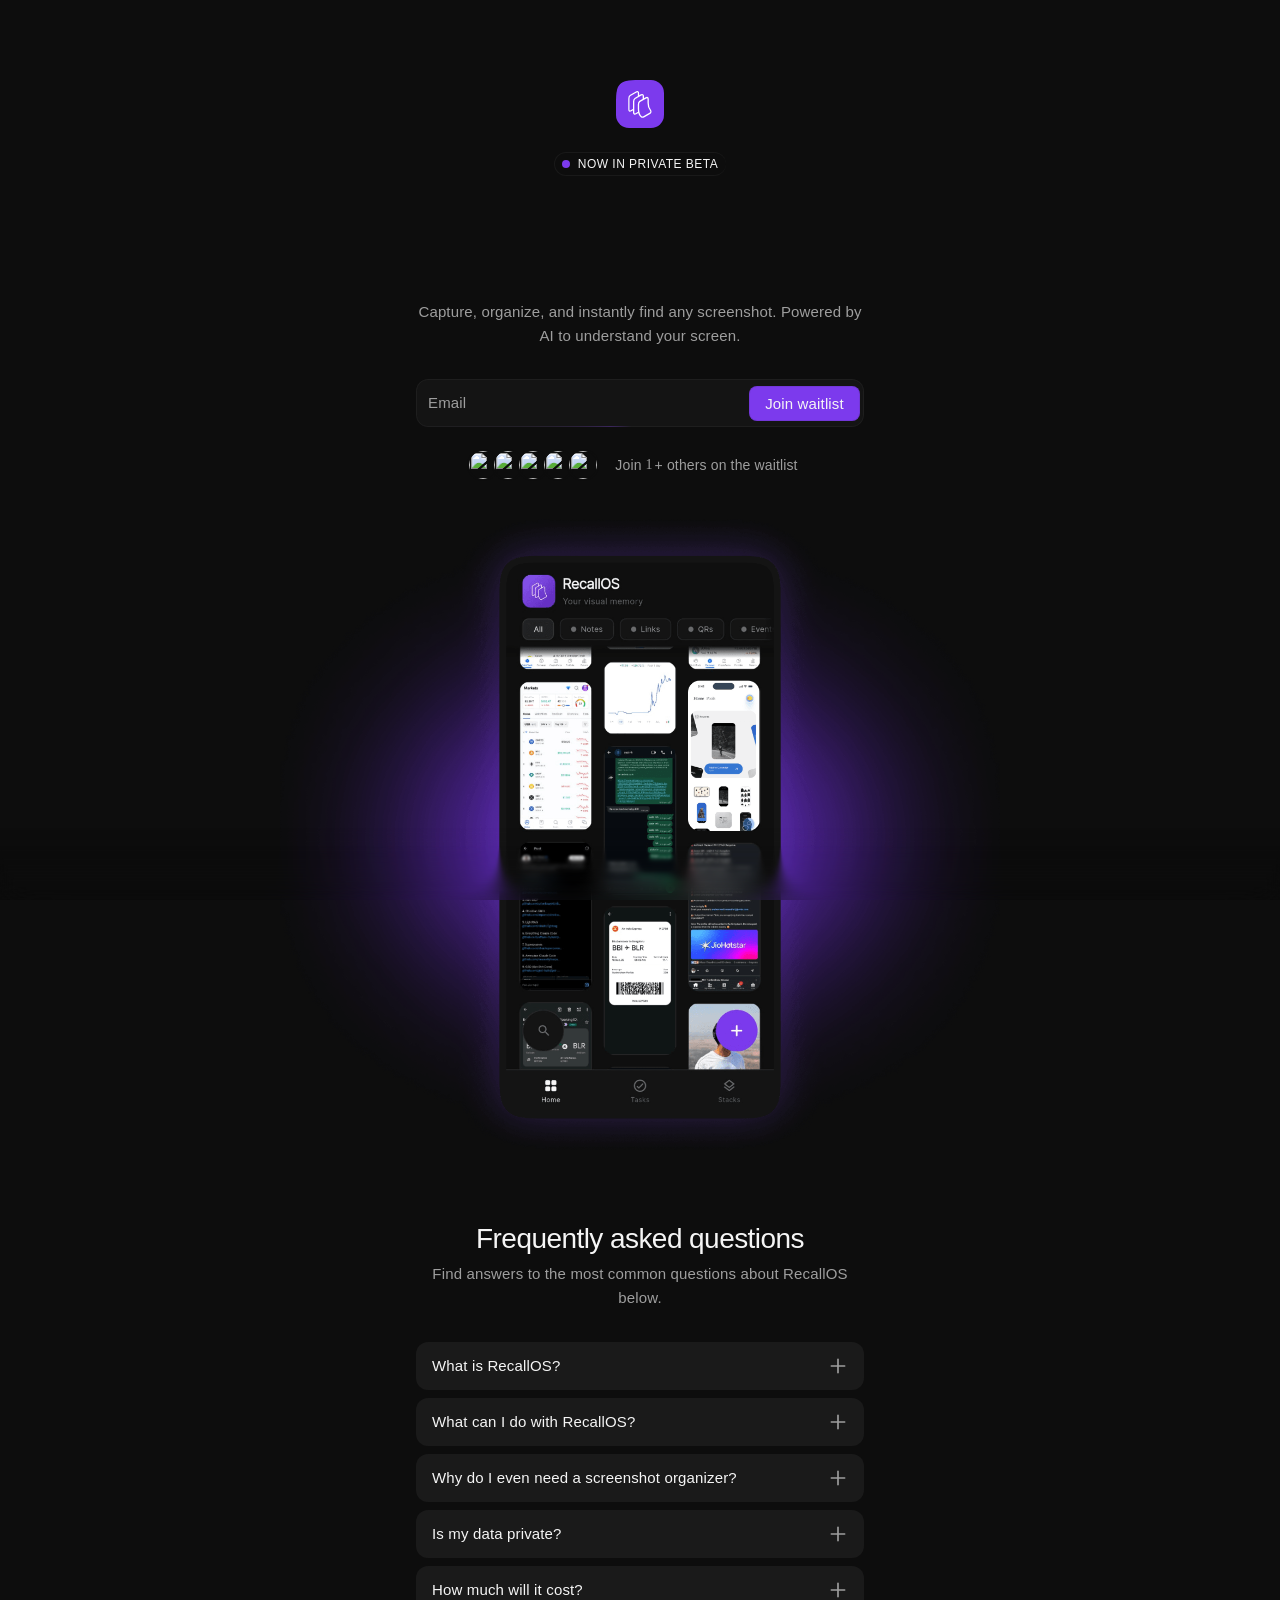
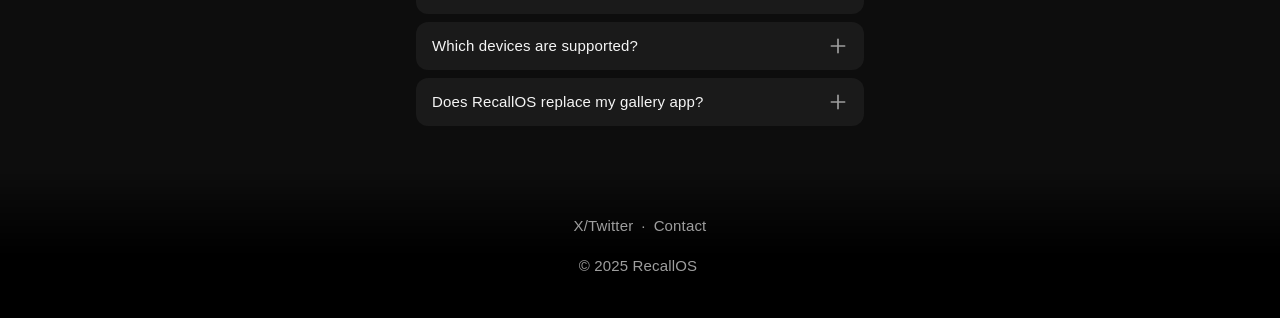
==== commit eaba3660: "Deploy SEO crawl and metadata fixes" ====
--- a/index.html
+++ b/index.html
@@ -12,8 +12,8 @@
     <!-- End of headStart -->
 	<meta name="viewport" content="width=device-width">
 	<meta name="generator" content="Framer b3492b4">
-	<title>RecallOS</title>
-    <meta name="description" content="RecallOS is an AI-powered screenshot organizer that helps you search, categorize, manage, and rediscover screenshots instantly. Create smart collections, save notes, add reminders and tasks, trigger smart actions, detect links and events">
+	<title>AI Screenshot Organizer and Search | RecallOS</title>
+    <meta name="description" content="RecallOS makes screenshots searchable and useful. Organize saved ideas, find links and notes, and set reminders with an AI-powered screenshot organizer.">
     <meta name="framer-search-index" content="https://framerusercontent.com/sites/3JaSApt3TY8mdMozIWHZe9/searchIndex-udYGWU1pNQnQ.json">
     <meta name="framer-search-index-fallback" content="https://framerusercontent.com/sites/3JaSApt3TY8mdMozIWHZe9/searchIndex-t5iyLRHOf7ca.json">
     <meta name="framer-html-plugin" content="disable">
@@ -22,14 +22,16 @@
     <link rel="apple-touch-icon" href="https://framerusercontent.com/images/tGSZrsBSY0oCIyxyHTThmPppuU8.png">
     <!-- Open Graph / Facebook -->
     <meta property="og:type" content="website">
-    <meta property="og:title" content="RecallOS">
-    <meta property="og:description" content="RecallOS is an AI-powered screenshot organizer that helps you search, categorize, manage, and rediscover screenshots instantly. Create smart collections, save notes, add reminders and tasks, trigger smart actions, detect links and events">
-    <meta property="og:image" content="https://framerusercontent.com/images/4gxSVPQRZptcIpNf35bQBirYv2M.png">
+    <meta property="og:title" content="AI Screenshot Organizer and Search | RecallOS">
+    <meta property="og:description" content="RecallOS makes screenshots searchable and useful. Organize saved ideas, find links and notes, and set reminders with an AI-powered screenshot organizer.">
+    <meta property="og:image" content="https://recallos.in/assets/og-image.png">
+    <meta property="og:image:width" content="1200">
+    <meta property="og:image:height" content="630">
     <!-- Twitter -->
     <meta name="twitter:card" content="summary_large_image">
-    <meta name="twitter:title" content="RecallOS">
-    <meta name="twitter:description" content="RecallOS is an AI-powered screenshot organizer that helps you search, categorize, manage, and rediscover screenshots instantly. Create smart collections, save notes, add reminders and tasks, trigger smart actions, detect links and events">
-    <meta name="twitter:image" content="https://framerusercontent.com/images/4gxSVPQRZptcIpNf35bQBirYv2M.png">
+    <meta name="twitter:title" content="AI Screenshot Organizer and Search | RecallOS">
+    <meta name="twitter:description" content="RecallOS makes screenshots searchable and useful. Organize saved ideas, find links and notes, and set reminders with an AI-powered screenshot organizer.">
+    <meta name="twitter:image" content="https://recallos.in/assets/og-image.png">
 	
 	<style data-framer-font-css>@font-face { font-family: "Inter"; src: url("https://framerusercontent.com/assets/5vvr9Vy74if2I6bQbJvbw7SY1pQ.woff2"); font-display: swap; font-style: normal; font-weight: 400; unicode-range: U+0460-052F, U+1C80-1C88, U+20B4, U+2DE0-2DFF, U+A640-A69F, U+FE2E-FE2F }
 @font-face { font-family: "Inter"; src: url("https://framerusercontent.com/assets/EOr0mi4hNtlgWNn9if640EZzXCo.woff2"); font-display: swap; font-style: normal; font-weight: 400; unicode-range: U+0301, U+0400-045F, U+0490-0491, U+04B0-04B1, U+2116 }
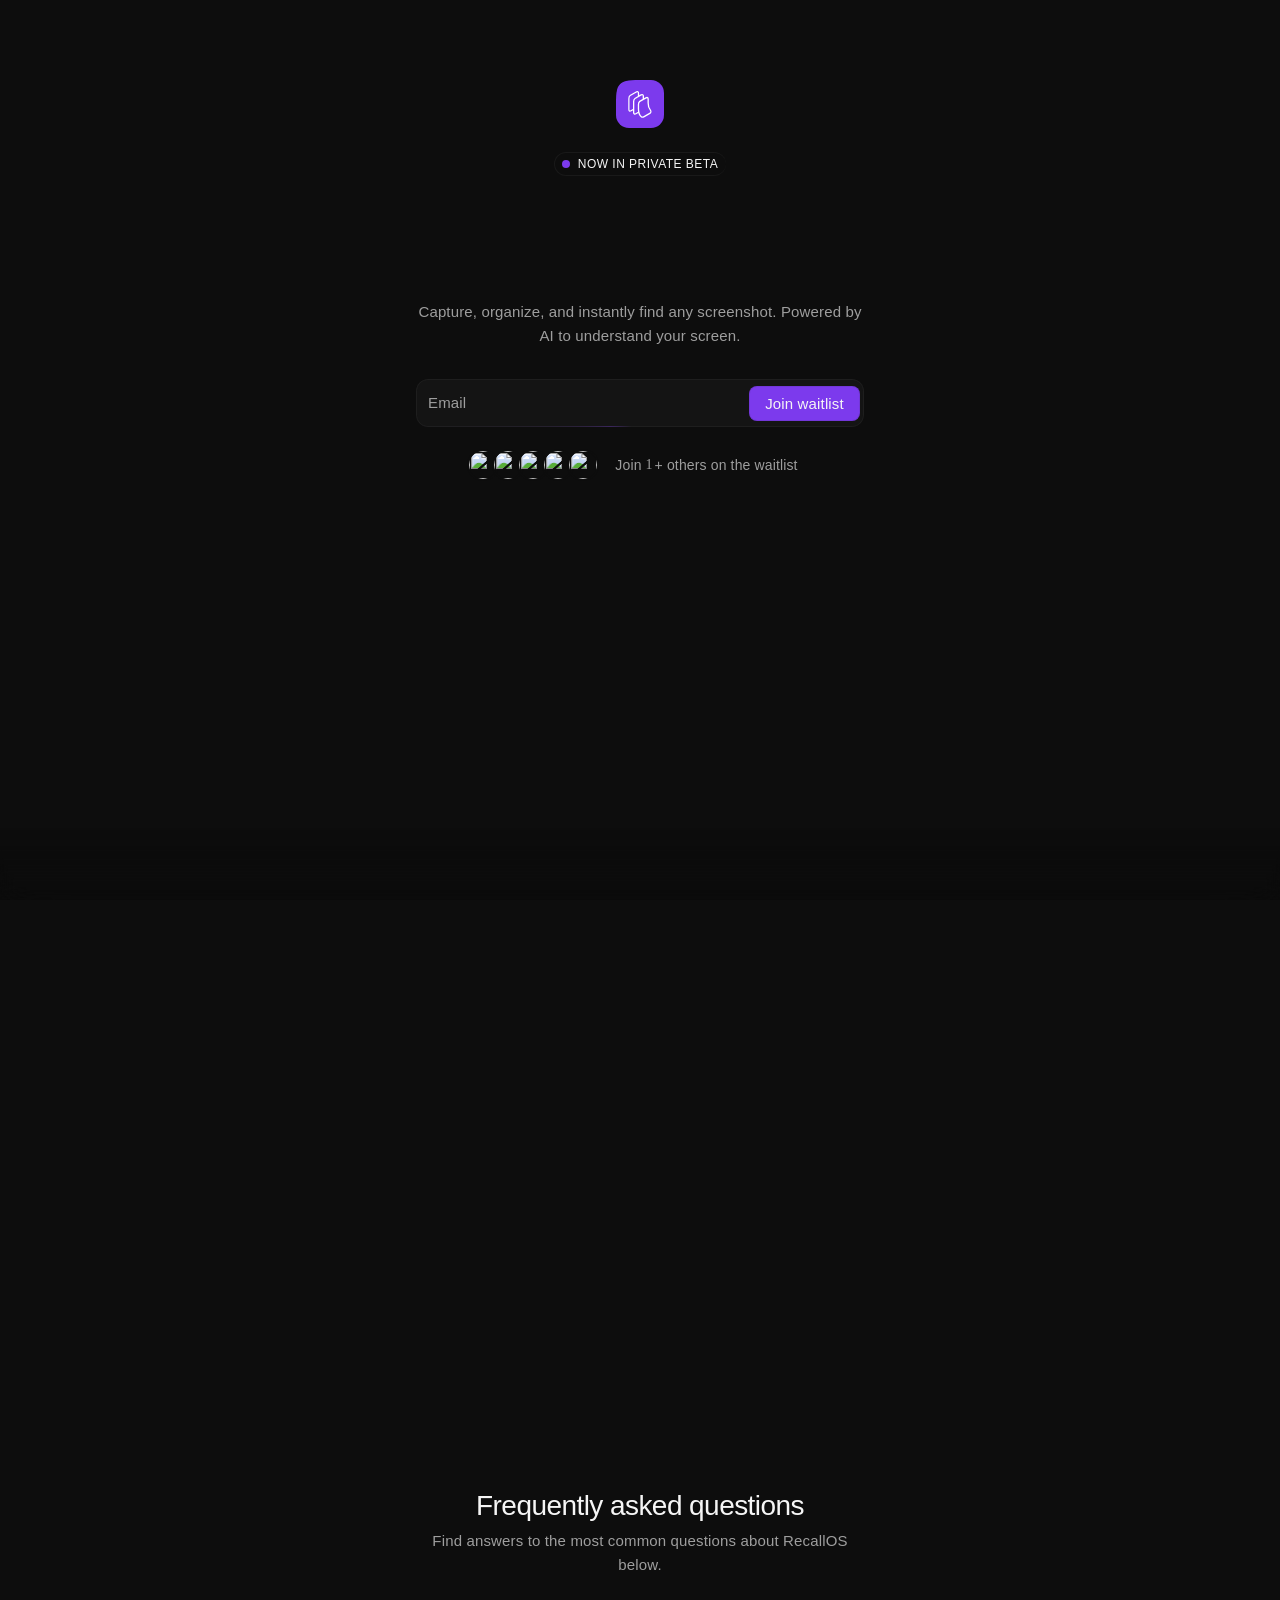
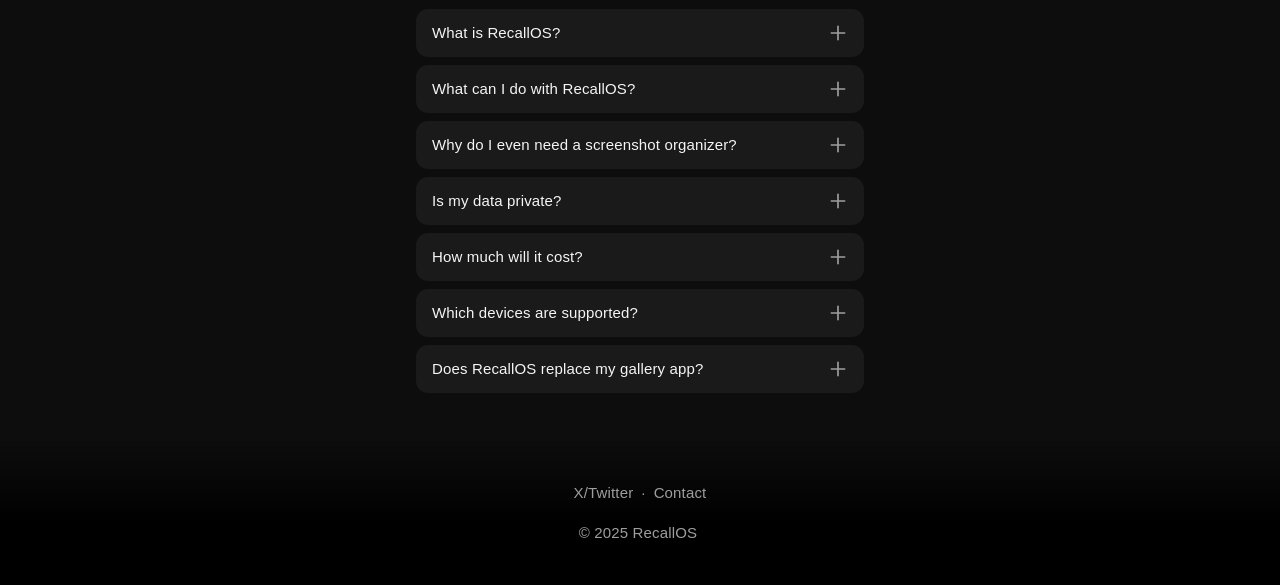
==== commit ec482d25: "Update hero with latest RecallOS screenshot" ====
--- a/index.html
+++ b/index.html
@@ -183,9 +183,11 @@
       if (el && !el.dataset.placeholderSet) {
         el.dataset.placeholderSet = '1';
         var img = document.createElement('img');
-        img.src = window.innerWidth <= 809 ? './assets/heroimage-mb.png' : './assets/heroimage.png';
-        img.alt = 'RecallOS hero';
-        img.style.cssText = 'width:100%;height:auto;display:block;border-radius:10px;opacity:0;transform:translateY(24px);transition:opacity 1s ease,transform 1s ease';
+        img.src = './assets/hero-screenshot.jpg';
+        img.alt = 'RecallOS app showing screenshot collections, quick actions, search, notes, tasks and stacks';
+        img.width = 624;
+        img.height = 1280;
+        img.style.cssText = 'width:min(100%,440px);height:auto;display:block;margin:0 auto;border-radius:24px;opacity:0;transform:translateY(24px);transition:opacity 1s ease,transform 1s ease';
         el.innerHTML = '';
         el.appendChild(img);
         (function (im) {
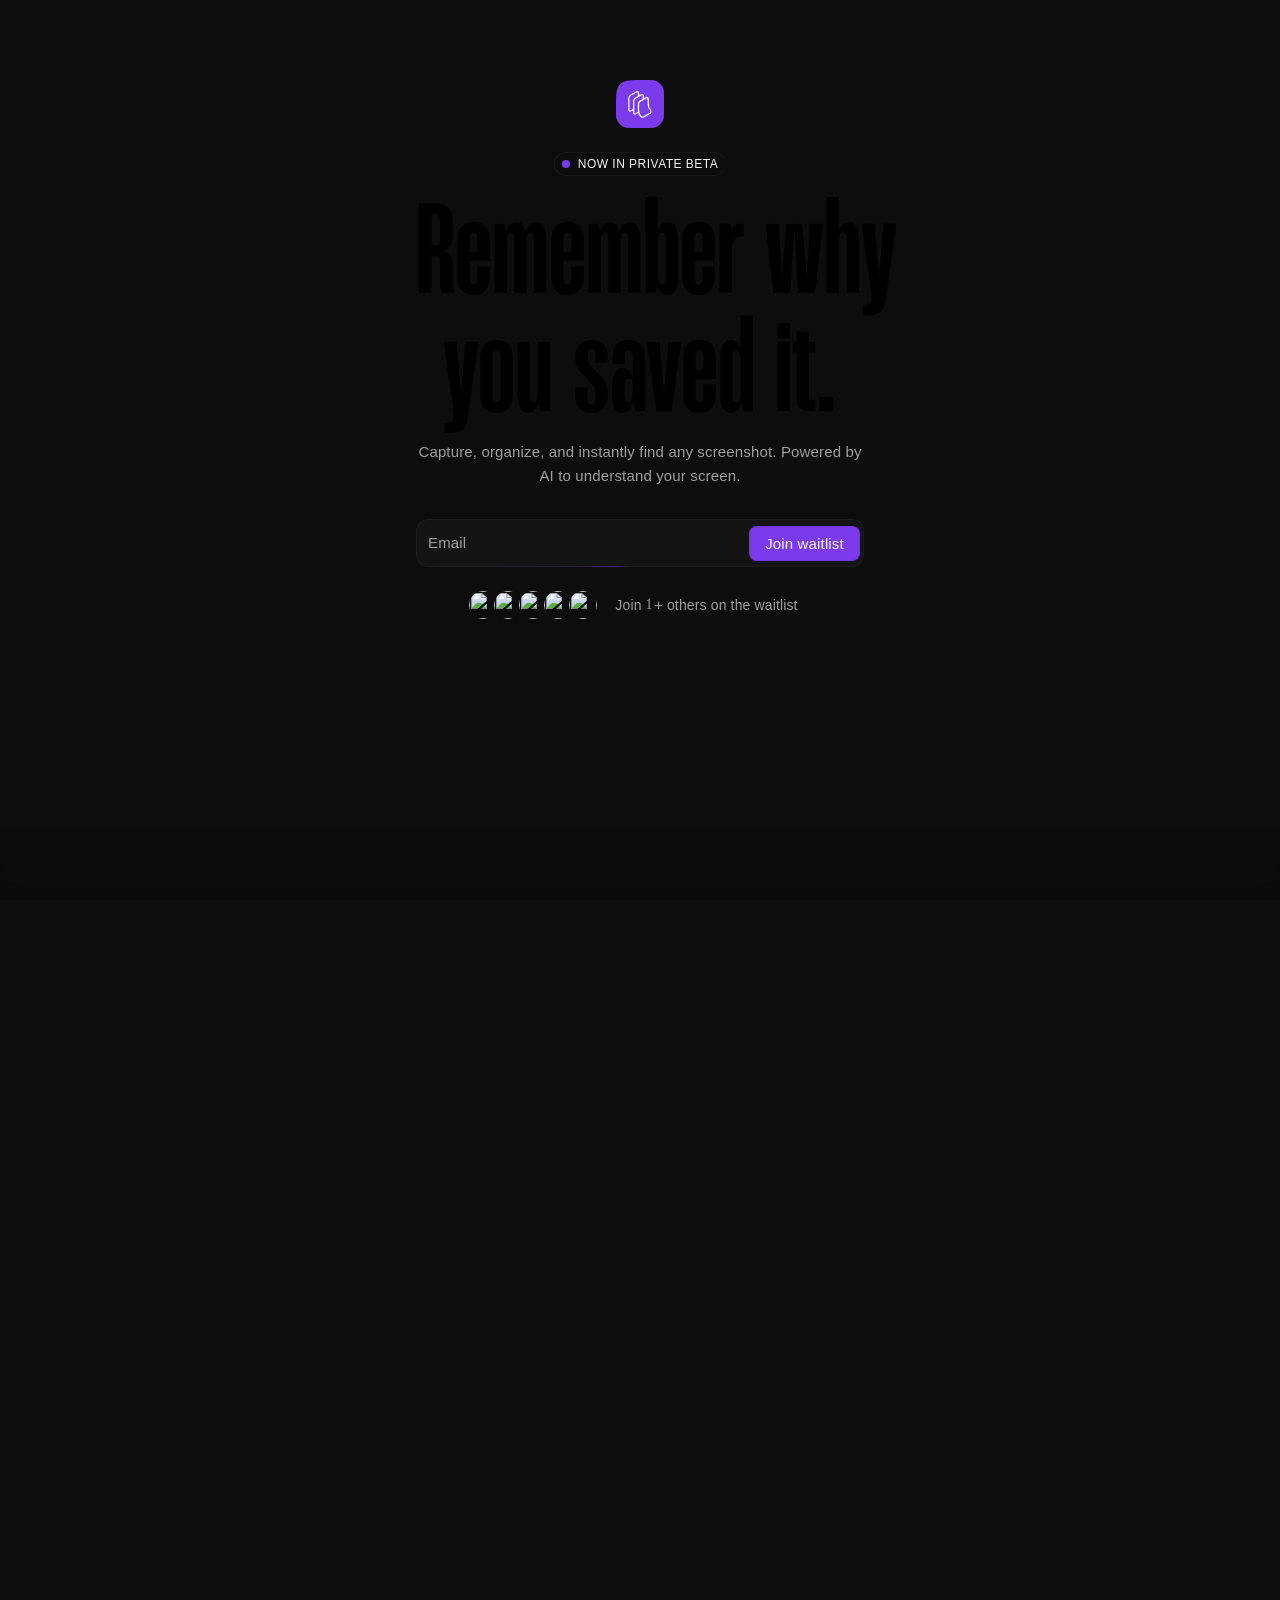
==== commit 54d9fcbd: "Update hero tagline and Mango Grotesque typography" ====
--- a/index.html
+++ b/index.html
@@ -101,6 +101,9 @@
         }
     </style>
     <!-- End of headEnd -->
+<link rel="preload" href="./assets/fonts/MangoGrotesque-SemiBold.ttf" as="font" type="font/ttf" crossorigin>
+<link rel="stylesheet" href="./hero-brand.css">
+<script src="./hero-brand.js" defer></script>
 </head>
 <body>
 	<script async src="https://events.framer.com/script?v=2" data-fid="0098a6217e78bb2beac7b7cdb43ed2cfe57e2b4720cf52f4b06c499e9e6e0713" data-no-nt></script>
@@ -108,7 +111,7 @@
     
     <!-- End of bodyStart -->
 	
-	<div id="main" data-framer-hydrate-v2="{&quot;routeId&quot;:&quot;augiA20Il&quot;,&quot;localeId&quot;:&quot;default&quot;,&quot;breakpoints&quot;:[{&quot;hash&quot;:&quot;72rtr7&quot;,&quot;mediaQuery&quot;:&quot;(min-width: 1200px)&quot;},{&quot;hash&quot;:&quot;s55epc&quot;,&quot;mediaQuery&quot;:&quot;(min-width: 810px) and (max-width: 1199.98px)&quot;},{&quot;hash&quot;:&quot;1837wwb&quot;,&quot;mediaQuery&quot;:&quot;(max-width: 809.98px)&quot;},{&quot;hash&quot;:&quot;1ct9qvd&quot;,&quot;mediaQuery&quot;:&quot;(min-width: 1200px)&quot;},{&quot;hash&quot;:&quot;edxbdn&quot;,&quot;mediaQuery&quot;:&quot;(min-width: 810px) and (max-width: 1199.98px)&quot;},{&quot;hash&quot;:&quot;1314g3z&quot;,&quot;mediaQuery&quot;:&quot;(max-width: 809.98px)&quot;}]}" data-framer-ssr-released-at="2026-05-08T10:11:54.854Z" data-framer-page-optimized-at="2026-05-08T17:10:27.845Z" data-framer-generated-page><!--$--><style data-framer-html-style>:root body { background: var(--token-8d55b5af-fa52-46ae-86d5-6fffdc241b4a, rgb(255, 255, 255)); }</style><div class="framer-Z60VT framer-1ct9qvd" data-framer-cursor="1xj17em" data-layout-template="true" style="min-height:100vh;width:auto"><style data-framer-html-style>html body { background: var(--token-8d55b5af-fa52-46ae-86d5-6fffdc241b4a, rgb(255, 255, 255)); }</style><div data-framer-root class="framer-YIa2H framer-NXQj9 framer-xUPVu framer-SU3yO framer-27S6m framer-BD8rb framer-72rtr7" data-framer-cursor="1xj17em" style="min-height:100vh;width:auto;display:contents"><div class="framer-1v7c43j" data-framer-name="Container"><main class="framer-1ctf52d" data-framer-appear-id="1ctf52d" data-framer-name="Main" style="opacity:0.001;transform:translateY(10px)"><div class="framer-1fwfngz" data-framer-appear-id="1fwfngz" data-framer-name="Container" style="opacity:0.001;transform:translateY(10px)"><div class="framer-ns37vo"><div class="ssr-variant"><div class="framer-f8udkx-container"><div class="framer-X446R framer-6r6bqx framer-v-6r6bqx" data-framer-name="Default" style="height:100%;width:100%"><div class="framer-v5pz33-container"><!--$--><div style="width:100%;height:100%"><div style="width:100%;height:100%;background:var(--token-2930bc44-c91b-4c30-943e-1add685a6fe2, rgb(223, 255, 26));background-size:cover;border-radius:13px;clip-path:path(&quot;M 1972 0 c 13.19932658214889 0 19.798989873223334 0 23.899494936611667 4.100505063388334 a 14 14 0 0 1 0 0 c 4.100505063388334 4.100505063388335 4.100505063388334 10.700168354462779 4.100505063388334 23.899494936611667 L 2000 1972 c 0 13.19932658214889 0 19.798989873223334 -4.100505063388334 23.899494936611667 a 14 14 0 0 1 -0 0 c -4.100505063388335 4.100505063388334 -10.700168354462779 4.100505063388334 -23.899494936611667 4.100505063388334 L 28 2000 c -13.19932658214889 0 -19.798989873223334 0 -23.899494936611667 -4.100505063388334 a 14 14 0 0 1 -0 -0 c -4.100505063388334 -4.100505063388335 -4.100505063388334 -10.700168354462779 -4.100505063388334 -23.899494936611667 L 0 28 c 0 -13.19932658214889 0 -19.798989873223334 4.100505063388334 -23.899494936611667 a 14 14 0 0 1 0 -0 c 4.100505063388335 -4.100505063388334 10.700168354462779 -4.100505063388334 23.899494936611667 -4.100505063388334 Z&quot;);position:relative"></div></div><!--/$--></div><div data-framer-component-type="SVG" data-framer-name="Vector" parentsize="0" _constraints="[object Object]" rotation="0" shadows class="framer-dwdrnp" aria-hidden="true" style="image-rendering:pixelated;flex-shrink:0;fill:rgba(0,0,0,1);color:rgba(0,0,0,1)"><div class="svgContainer" style="width:100%;height:100%;aspect-ratio:inherit"><svg style="width:100%;height:100%;" viewBox="0 0 36 41"><use href="#svg536149544_935"/></svg></div></div></div></div></div><div class="framer-fd5jtv" data-border="true" data-framer-name="Elements/Chip"><div class="framer-1o12d9i-container"><!--$--><div><div style="position:absolute;inset:0;background-color:var(--token-2930bc44-c91b-4c30-943e-1add685a6fe2, rgb(223, 255, 26));border-radius:10000px"></div></div><!--/$--></div><div class="framer-1q8sq73" data-framer-component-type="RichTextContainer" style="transform:none"><p class="framer-text framer-styles-preset-1n2ud2v" data-styles-preset="L2rTmvzxZ">Now in private beta</p></div></div></div><div class="framer-1i0jxs1" data-framer-name="Container"><div class="framer-1xpinv5" data-framer-name="Container"><div class="ssr-variant hidden-s55epc"><div class="framer-2v2yay" data-framer-component-type="RichTextContainer" style="transform:none"><h1 class="framer-text framer-styles-preset-8qm04" data-styles-preset="ficN0Wu0u" dir="auto"><span style="white-space:nowrap"><span style="display:inline-block;opacity:0.001;transform:translateX(0px) translateY(10px) scale(1) rotate(0deg) skewX(0deg) skewY(0deg)">Y</span><span style="display:inline-block;opacity:0.001;transform:translateX(0px) translateY(10px) scale(1) rotate(0deg) skewX(0deg) skewY(0deg)">o</span><span style="display:inline-block;opacity:0.001;transform:translateX(0px) translateY(10px) scale(1) rotate(0deg) skewX(0deg) skewY(0deg)">u</span><span style="display:inline-block;opacity:0.001;transform:translateX(0px) translateY(10px) scale(1) rotate(0deg) skewX(0deg) skewY(0deg)">r</span></span> <span style="white-space:nowrap"><span style="display:inline-block;opacity:0.001;transform:translateX(0px) translateY(10px) scale(1) rotate(0deg) skewX(0deg) skewY(0deg)">s</span><span style="display:inline-block;opacity:0.001;transform:translateX(0px) translateY(10px) scale(1) rotate(0deg) skewX(0deg) skewY(0deg)">c</span><span style="display:inline-block;opacity:0.001;transform:translateX(0px) translateY(10px) scale(1) rotate(0deg) skewX(0deg) skewY(0deg)">r</span><span style="display:inline-block;opacity:0.001;transform:translateX(0px) translateY(10px) scale(1) rotate(0deg) skewX(0deg) skewY(0deg)">e</span><span style="display:inline-block;opacity:0.001;transform:translateX(0px) translateY(10px) scale(1) rotate(0deg) skewX(0deg) skewY(0deg)">e</span><span style="display:inline-block;opacity:0.001;transform:translateX(0px) translateY(10px) scale(1) rotate(0deg) skewX(0deg) skewY(0deg)">n</span><span style="display:inline-block;opacity:0.001;transform:translateX(0px) translateY(10px) scale(1) rotate(0deg) skewX(0deg) skewY(0deg)">s</span><span style="display:inline-block;opacity:0.001;transform:translateX(0px) translateY(10px) scale(1) rotate(0deg) skewX(0deg) skewY(0deg)">h</span><span style="display:inline-block;opacity:0.001;transform:translateX(0px) translateY(10px) scale(1) rotate(0deg) skewX(0deg) skewY(0deg)">o</span><span style="display:inline-block;opacity:0.001;transform:translateX(0px) translateY(10px) scale(1) rotate(0deg) skewX(0deg) skewY(0deg)">t</span><span style="display:inline-block;opacity:0.001;transform:translateX(0px) translateY(10px) scale(1) rotate(0deg) skewX(0deg) skewY(0deg)">s</span></span> <span style="white-space:nowrap"><span style="display:inline-block;opacity:0.001;transform:translateX(0px) translateY(10px) scale(1) rotate(0deg) skewX(0deg) skewY(0deg)">s</span><span style="display:inline-block;opacity:0.001;transform:translateX(0px) translateY(10px) scale(1) rotate(0deg) skewX(0deg) skewY(0deg)">h</span><span style="display:inline-block;opacity:0.001;transform:translateX(0px) translateY(10px) scale(1) rotate(0deg) skewX(0deg) skewY(0deg)">o</span><span style="display:inline-block;opacity:0.001;transform:translateX(0px) translateY(10px) scale(1) rotate(0deg) skewX(0deg) skewY(0deg)">u</span><span style="display:inline-block;opacity:0.001;transform:translateX(0px) translateY(10px) scale(1) rotate(0deg) skewX(0deg) skewY(0deg)">l</span><span style="display:inline-block;opacity:0.001;transform:translateX(0px) translateY(10px) scale(1) rotate(0deg) skewX(0deg) skewY(0deg)">d</span><span style="display:inline-block;opacity:0.001;transform:translateX(0px) translateY(10px) scale(1) rotate(0deg) skewX(0deg) skewY(0deg)">n</span><span style="display:inline-block;opacity:0.001;transform:translateX(0px) translateY(10px) scale(1) rotate(0deg) skewX(0deg) skewY(0deg)">'</span><span style="display:inline-block;opacity:0.001;transform:translateX(0px) translateY(10px) scale(1) rotate(0deg) skewX(0deg) skewY(0deg)">t</span></span> <span style="white-space:nowrap"><span style="display:inline-block;opacity:0.001;transform:translateX(0px) translateY(10px) scale(1) rotate(0deg) skewX(0deg) skewY(0deg)">b</span><span style="display:inline-block;opacity:0.001;transform:translateX(0px) translateY(10px) scale(1) rotate(0deg) skewX(0deg) skewY(0deg)">e</span></span> <span style="white-space:nowrap"><span style="display:inline-block;opacity:0.001;transform:translateX(0px) translateY(10px) scale(1) rotate(0deg) skewX(0deg) skewY(0deg)">a</span></span> <span style="white-space:nowrap"><span style="display:inline-block;opacity:0.001;transform:translateX(0px) translateY(10px) scale(1) rotate(0deg) skewX(0deg) skewY(0deg)">b</span><span style="display:inline-block;opacity:0.001;transform:translateX(0px) translateY(10px) scale(1) rotate(0deg) skewX(0deg) skewY(0deg)">l</span><span style="display:inline-block;opacity:0.001;transform:translateX(0px) translateY(10px) scale(1) rotate(0deg) skewX(0deg) skewY(0deg)">a</span><span style="display:inline-block;opacity:0.001;transform:translateX(0px) translateY(10px) scale(1) rotate(0deg) skewX(0deg) skewY(0deg)">c</span><span style="display:inline-block;opacity:0.001;transform:translateX(0px) translateY(10px) scale(1) rotate(0deg) skewX(0deg) skewY(0deg)">k</span></span> <span style="white-space:nowrap"><span style="display:inline-block;opacity:0.001;transform:translateX(0px) translateY(10px) scale(1) rotate(0deg) skewX(0deg) skewY(0deg)">h</span><span style="display:inline-block;opacity:0.001;transform:translateX(0px) translateY(10px) scale(1) rotate(0deg) skewX(0deg) skewY(0deg)">o</span><span style="display:inline-block;opacity:0.001;transform:translateX(0px) translateY(10px) scale(1) rotate(0deg) skewX(0deg) skewY(0deg)">l</span><span style="display:inline-block;opacity:0.001;transform:translateX(0px) translateY(10px) scale(1) rotate(0deg) skewX(0deg) skewY(0deg)">e</span></span></h1></div></div><div class="ssr-variant hidden-1837wwb hidden-72rtr7"><div class="framer-2v2yay" data-framer-component-type="RichTextContainer" style="transform:none"><h1 class="framer-text framer-styles-preset-8qm04" data-styles-preset="ficN0Wu0u" dir="auto"><span style="white-space:nowrap"><span style="display:inline-block;opacity:0.001;transform:translateX(0px) translateY(10px) scale(1) rotate(0deg) skewX(0deg) skewY(0deg)">Y</span><span style="display:inline-block;opacity:0.001;transform:translateX(0px) translateY(10px) scale(1) rotate(0deg) skewX(0deg) skewY(0deg)">o</span><span style="display:inline-block;opacity:0.001;transform:translateX(0px) translateY(10px) scale(1) rotate(0deg) skewX(0deg) skewY(0deg)">u</span><span style="display:inline-block;opacity:0.001;transform:translateX(0px) translateY(10px) scale(1) rotate(0deg) skewX(0deg) skewY(0deg)">r</span></span> <span style="white-space:nowrap"><span style="display:inline-block;opacity:0.001;transform:translateX(0px) translateY(10px) scale(1) rotate(0deg) skewX(0deg) skewY(0deg)">s</span><span style="display:inline-block;opacity:0.001;transform:translateX(0px) translateY(10px) scale(1) rotate(0deg) skewX(0deg) skewY(0deg)">c</span><span style="display:inline-block;opacity:0.001;transform:translateX(0px) translateY(10px) scale(1) rotate(0deg) skewX(0deg) skewY(0deg)">r</span><span style="display:inline-block;opacity:0.001;transform:translateX(0px) translateY(10px) scale(1) rotate(0deg) skewX(0deg) skewY(0deg)">e</span><span style="display:inline-block;opacity:0.001;transform:translateX(0px) translateY(10px) scale(1) rotate(0deg) skewX(0deg) skewY(0deg)">e</span><span style="display:inline-block;opacity:0.001;transform:translateX(0px) translateY(10px) scale(1) rotate(0deg) skewX(0deg) skewY(0deg)">n</span><span style="display:inline-block;opacity:0.001;transform:translateX(0px) translateY(10px) scale(1) rotate(0deg) skewX(0deg) skewY(0deg)">s</span><span style="display:inline-block;opacity:0.001;transform:translateX(0px) translateY(10px) scale(1) rotate(0deg) skewX(0deg) skewY(0deg)">h</span><span style="display:inline-block;opacity:0.001;transform:translateX(0px) translateY(10px) scale(1) rotate(0deg) skewX(0deg) skewY(0deg)">o</span><span style="display:inline-block;opacity:0.001;transform:translateX(0px) translateY(10px) scale(1) rotate(0deg) skewX(0deg) skewY(0deg)">t</span><span style="display:inline-block;opacity:0.001;transform:translateX(0px) translateY(10px) scale(1) rotate(0deg) skewX(0deg) skewY(0deg)">s</span></span> <span style="white-space:nowrap"><span style="display:inline-block;opacity:0.001;transform:translateX(0px) translateY(10px) scale(1) rotate(0deg) skewX(0deg) skewY(0deg)">s</span><span style="display:inline-block;opacity:0.001;transform:translateX(0px) translateY(10px) scale(1) rotate(0deg) skewX(0deg) skewY(0deg)">h</span><span style="display:inline-block;opacity:0.001;transform:translateX(0px) translateY(10px) scale(1) rotate(0deg) skewX(0deg) skewY(0deg)">o</span><span style="display:inline-block;opacity:0.001;transform:translateX(0px) translateY(10px) scale(1) rotate(0deg) skewX(0deg) skewY(0deg)">u</span><span style="display:inline-block;opacity:0.001;transform:translateX(0px) translateY(10px) scale(1) rotate(0deg) skewX(0deg) skewY(0deg)">l</span><span style="display:inline-block;opacity:0.001;transform:translateX(0px) translateY(10px) scale(1) rotate(0deg) skewX(0deg) skewY(0deg)">d</span><span style="display:inline-block;opacity:0.001;transform:translateX(0px) translateY(10px) scale(1) rotate(0deg) skewX(0deg) skewY(0deg)">n</span><span style="display:inline-block;opacity:0.001;transform:translateX(0px) translateY(10px) scale(1) rotate(0deg) skewX(0deg) skewY(0deg)">'</span><span style="display:inline-block;opacity:0.001;transform:translateX(0px) translateY(10px) scale(1) rotate(0deg) skewX(0deg) skewY(0deg)">t</span></span> <span style="white-space:nowrap"><span style="display:inline-block;opacity:0.001;transform:translateX(0px) translateY(10px) scale(1) rotate(0deg) skewX(0deg) skewY(0deg)">b</span><span style="display:inline-block;opacity:0.001;transform:translateX(0px) translateY(10px) scale(1) rotate(0deg) skewX(0deg) skewY(0deg)">e</span></span> <span style="white-space:nowrap"><span style="display:inline-block;opacity:0.001;transform:translateX(0px) translateY(10px) scale(1) rotate(0deg) skewX(0deg) skewY(0deg)">a</span></span> <span style="white-space:nowrap"><span style="display:inline-block;opacity:0.001;transform:translateX(0px) translateY(10px) scale(1) rotate(0deg) skewX(0deg) skewY(0deg)">b</span><span style="display:inline-block;opacity:0.001;transform:translateX(0px) translateY(10px) scale(1) rotate(0deg) skewX(0deg) skewY(0deg)">l</span><span style="display:inline-block;opacity:0.001;transform:translateX(0px) translateY(10px) scale(1) rotate(0deg) skewX(0deg) skewY(0deg)">a</span><span style="display:inline-block;opacity:0.001;transform:translateX(0px) translateY(10px) scale(1) rotate(0deg) skewX(0deg) skewY(0deg)">c</span><span style="display:inline-block;opacity:0.001;transform:translateX(0px) translateY(10px) scale(1) rotate(0deg) skewX(0deg) skewY(0deg)">k</span></span> <span style="white-space:nowrap"><span style="display:inline-block;opacity:0.001;transform:translateX(0px) translateY(10px) scale(1) rotate(0deg) skewX(0deg) skewY(0deg)">h</span><span style="display:inline-block;opacity:0.001;transform:translateX(0px) translateY(10px) scale(1) rotate(0deg) skewX(0deg) skewY(0deg)">o</span><span style="display:inline-block;opacity:0.001;transform:translateX(0px) translateY(10px) scale(1) rotate(0deg) skewX(0deg) skewY(0deg)">l</span><span style="display:inline-block;opacity:0.001;transform:translateX(0px) translateY(10px) scale(1) rotate(0deg) skewX(0deg) skewY(0deg)">e</span></span> <span style="white-space:nowrap"></span></h1></div></div><div class="framer-yidxpp" data-framer-component-type="RichTextContainer" style="transform:none"><p class="framer-text framer-styles-preset-esdgco" data-styles-preset="Y1tn3EjJN" style="--framer-text-color:var(--token-ea5c1554-743c-46cf-939d-d8d8b48ee669, rgb(126, 126, 126))">Capture, organize, and instantly find any screenshot. Powered by AI to understand your screen.</p></div></div><form id="waitlist-form" class="framer-1dqavq3"><div class="ssr-variant hidden-1837wwb"><div class="framer-1wdljgm-container"><label class="framer-UIJIU framer-SU3yO framer-27S6m framer-1wi6ias framer-v-1wi6ias" data-framer-name="Default" style="width:100%"><div class="framer-69q2ew-container" style="opacity:0.3"><!--$--><div style="border-radius:12px;height:100%;width:100%;background-image:conic-gradient(from 231.98310871535875deg, var(--token-2930bc44-c91b-4c30-943e-1add685a6fe2, rgb(223, 255, 26)) 0, var(--token-8cb67686-f217-492f-8060-a606f7bf7e10, rgb(242, 242, 242)) 32.5deg, var(--token-8cb67686-f217-492f-8060-a606f7bf7e10, rgb(242, 242, 242)) 327.5deg,var(--token-2930bc44-c91b-4c30-943e-1add685a6fe2, rgb(223, 255, 26)) 360deg)"><div style="position:absolute;inset:1px;background-color:var(--token-6d403de4-48f6-42a3-8d29-1f57676f2a08, rgb(248, 248, 248));border-radius:11px"></div></div><!--/$--></div><div class="framer-1jkgpkx" data-framer-name="Wrapper" style="--border-bottom-width:0px;--border-color:rgba(0, 0, 0, 0);--border-left-width:0px;--border-right-width:0px;--border-style:solid;--border-top-width:0px;background-color:rgba(0, 0, 0, 0);border-bottom-left-radius:0px;border-bottom-right-radius:0px;border-top-left-radius:0px;border-top-right-radius:0px;box-shadow:none"><div class="framer-form-text-input framer-form-input-wrapper framer-wekenn" style="--framer-input-background:var(--token-6d403de4-48f6-42a3-8d29-1f57676f2a08, rgb(248, 248, 248));--framer-input-border-bottom-width:1px;--framer-input-border-color:var(--token-8cb67686-f217-492f-8060-a606f7bf7e10, rgb(242, 242, 242));--framer-input-border-left-width:1px;--framer-input-border-radius-bottom-left:12px;--framer-input-border-radius-bottom-right:12px;--framer-input-border-radius-top-left:12px;--framer-input-border-radius-top-right:12px;--framer-input-border-right-width:1px;--framer-input-border-style:solid;--framer-input-border-top-width:1px;--framer-input-font-color:var(--token-7d78e336-3e6a-4c64-8307-f4b8a2ae60ad, rgb(18, 18, 18));--framer-input-icon-color:rgb(153, 153, 153);--framer-input-placeholder-color:var(--token-ea5c1554-743c-46cf-939d-d8d8b48ee669, rgb(126, 126, 126))"><input type="email" required name="Email" placeholder class="framer-form-input framer-form-input-empty" value></div><div class="framer-dkc47a-container" tabindex="0"><button class="framer-FR48t framer-EXUdu framer-cs5q4q framer-v-cs5q4q" data-border="true" data-framer-name="Default" data-reset="button" tabindex="0" style="--border-bottom-width:1px;--border-color:rgba(33, 33, 33, 0.1);--border-left-width:1px;--border-right-width:1px;--border-style:solid;--border-top-width:1px;background-color:var(--token-2930bc44-c91b-4c30-943e-1add685a6fe2, rgb(223, 255, 26));height:100%;width:100%;border-bottom-left-radius:8px;border-bottom-right-radius:8px;border-top-left-radius:8px;border-top-right-radius:8px;box-shadow:0px 0px 0px 0px var(--token-82a2cf90-4525-4555-9422-6d308b28d743, rgb(203, 232, 26));opacity:1"><div class="framer-p5dt6e" data-framer-component-type="RichTextContainer" style="--framer-link-text-color:rgb(0, 153, 255);--framer-link-text-decoration:underline;transform:none"><p class="framer-text framer-styles-preset-qrq1xs" data-styles-preset="JQ_zexs6C">Join waitlist</p></div></button></div><div class="framer-k10icc" data-framer-component-type="RichTextContainer" style="transform:translateY(-50%)"><p class="framer-text framer-styles-preset-esdgco" data-styles-preset="Y1tn3EjJN">Email</p></div></div></label></div></div><div class="ssr-variant hidden-s55epc hidden-72rtr7"><div class="framer-1wdljgm-container"><label class="framer-UIJIU framer-SU3yO framer-27S6m framer-1wi6ias framer-v-1fpf11j" data-framer-name="Mobile/Default" style="width:100%"><div class="framer-69q2ew-container" style="opacity:0.3"><!--$--><div style="border-radius:12px;height:100%;width:100%;background-image:conic-gradient(from 146.80184514756297deg, var(--token-2930bc44-c91b-4c30-943e-1add685a6fe2, rgb(223, 255, 26)) 0, var(--token-8cb67686-f217-492f-8060-a606f7bf7e10, rgb(242, 242, 242)) 32.5deg, var(--token-8cb67686-f217-492f-8060-a606f7bf7e10, rgb(242, 242, 242)) 327.5deg,var(--token-2930bc44-c91b-4c30-943e-1add685a6fe2, rgb(223, 255, 26)) 360deg)"><div style="position:absolute;inset:1px;background-color:var(--token-6d403de4-48f6-42a3-8d29-1f57676f2a08, rgb(248, 248, 248));border-radius:11px"></div></div><!--/$--></div><div class="framer-1jkgpkx" data-framer-name="Wrapper" data-border="true" style="--border-bottom-width:1px;--border-color:var(--token-8cb67686-f217-492f-8060-a606f7bf7e10, rgb(242, 242, 242));--border-left-width:1px;--border-right-width:1px;--border-style:solid;--border-top-width:1px;background-color:var(--token-6d403de4-48f6-42a3-8d29-1f57676f2a08, rgb(248, 248, 248));border-bottom-left-radius:12px;border-bottom-right-radius:12px;border-top-left-radius:12px;border-top-right-radius:12px;box-shadow:none"><div class="framer-form-text-input framer-form-input-wrapper framer-wekenn" style="--framer-input-background:var(--token-6d403de4-48f6-42a3-8d29-1f57676f2a08, rgb(248, 248, 248));--framer-input-border-color:var(--token-8cb67686-f217-492f-8060-a606f7bf7e10, rgb(242, 242, 242));--framer-input-border-radius-bottom-left:12px;--framer-input-border-radius-bottom-right:12px;--framer-input-border-radius-top-left:12px;--framer-input-border-radius-top-right:12px;--framer-input-border-style:solid;--framer-input-font-color:var(--token-7d78e336-3e6a-4c64-8307-f4b8a2ae60ad, rgb(18, 18, 18));--framer-input-icon-color:rgb(153, 153, 153);--framer-input-placeholder-color:var(--token-ea5c1554-743c-46cf-939d-d8d8b48ee669, rgb(126, 126, 126))"><input type="email" required name="Email" placeholder="Email" class="framer-form-input framer-form-input-empty" value></div><div class="framer-dkc47a-container" tabindex="0"><button class="framer-FR48t framer-EXUdu framer-cs5q4q framer-v-cs5q4q" data-border="true" data-framer-name="Default" data-reset="button" tabindex="0" style="--border-bottom-width:1px;--border-color:rgba(33, 33, 33, 0.1);--border-left-width:1px;--border-right-width:1px;--border-style:solid;--border-top-width:1px;background-color:var(--token-2930bc44-c91b-4c30-943e-1add685a6fe2, rgb(223, 255, 26));height:100%;width:100%;border-bottom-left-radius:8px;border-bottom-right-radius:8px;border-top-left-radius:8px;border-top-right-radius:8px;box-shadow:0px 0px 0px 0px var(--token-82a2cf90-4525-4555-9422-6d308b28d743, rgb(203, 232, 26));opacity:1"><div class="framer-p5dt6e" data-framer-component-type="RichTextContainer" style="--framer-link-text-color:rgb(0, 153, 255);--framer-link-text-decoration:underline;transform:none"><p class="framer-text framer-styles-preset-qrq1xs" data-styles-preset="JQ_zexs6C">Join waitlist</p></div></button></div></div></label></div></div><input type="text" name="website" tabindex="-1" autocomplete="one-time-code" aria-hidden="true" style="position:absolute;transform:scale(0)" data-1p-ignore="true" data-lpignore="true" data-form-type="other" data-bwignore="true" value><input type="text" name="company" tabindex="-1" autocomplete="one-time-code" aria-hidden="true" style="position:absolute;transform:scale(0)" data-1p-ignore="true" data-lpignore="true" data-form-type="other" data-bwignore="true" value><input type="text" name="message" tabindex="-1" autocomplete="one-time-code" aria-hidden="true" style="position:absolute;transform:scale(0)" data-1p-ignore="true" data-lpignore="true" data-form-type="other" data-bwignore="true" value><input type="text" name="subject" tabindex="-1" autocomplete="one-time-code" aria-hidden="true" style="position:absolute;transform:scale(0)" data-1p-ignore="true" data-lpignore="true" data-form-type="other" data-bwignore="true" value><input type="text" name="title" tabindex="-1" autocomplete="one-time-code" aria-hidden="true" style="position:absolute;transform:scale(0)" data-1p-ignore="true" data-lpignore="true" data-form-type="other" data-bwignore="true" value><input type="text" name="description" tabindex="-1" autocomplete="one-time-code" aria-hidden="true" style="position:absolute;transform:scale(0)" data-1p-ignore="true" data-lpignore="true" data-form-type="other" data-bwignore="true" value><input type="text" name="feedback" tabindex="-1" autocomplete="one-time-code" aria-hidden="true" style="position:absolute;transform:scale(0)" data-1p-ignore="true" data-lpignore="true" data-form-type="other" data-bwignore="true" value><input type="text" name="notes" tabindex="-1" autocomplete="one-time-code" aria-hidden="true" style="position:absolute;transform:scale(0)" data-1p-ignore="true" data-lpignore="true" data-form-type="other" data-bwignore="true" value><input type="text" name="details" tabindex="-1" autocomplete="one-time-code" aria-hidden="true" style="position:absolute;transform:scale(0)" data-1p-ignore="true" data-lpignore="true" data-form-type="other" data-bwignore="true" value><input type="text" name="remarks" tabindex="-1" autocomplete="one-time-code" aria-hidden="true" style="position:absolute;transform:scale(0)" data-1p-ignore="true" data-lpignore="true" data-form-type="other" data-bwignore="true" value><input type="text" name="comments" tabindex="-1" autocomplete="one-time-code" aria-hidden="true" style="position:absolute;transform:scale(0)" data-1p-ignore="true" data-lpignore="true" data-form-type="other" data-bwignore="true" value></form></div><div class="framer-um4gvp"><div class="framer-ykrqy" data-framer-name="Images"><div class="framer-2wx1ft" data-framer-name="Helper"><div class="framer-1d7a1uh" data-framer-name="IMG" style="transform:translate(-50%, -50%)"><div style="position:absolute;border-radius:inherit;corner-shape:inherit;top:0;right:0;bottom:0;left:0" data-framer-background-image-wrapper="true"><img decoding="async" width="96" height="96" src="https://framerusercontent.com/images/EE2d0Ht40rNdeHDTiYAFKaM8.png?width=96&amp;height=96" alt style="display:block;width:100%;height:100%;border-radius:inherit;corner-shape:inherit;object-position:center;object-fit:fill"></div></div></div><div class="framer-uentf" data-framer-name="Helper"><div class="framer-1pva6yr" data-framer-name="IMG"><div style="position:absolute;border-radius:inherit;corner-shape:inherit;top:0;right:0;bottom:0;left:0" data-framer-background-image-wrapper="true"><img decoding="async" width="400" height="600" sizes="(min-width: 1200px) 28px, (min-width: 810px) and (max-width: 1199.98px) 28px, (max-width: 809.98px) 28px" srcset="https://framerusercontent.com/images/OLF0UfJVI0ghwGcdEqEzzkMxs.png?width=400&amp;height=600 400w" src="https://framerusercontent.com/images/OLF0UfJVI0ghwGcdEqEzzkMxs.png?width=400&amp;height=600" alt style="display:block;width:100%;height:100%;border-radius:inherit;corner-shape:inherit;object-position:center;object-fit:cover"></div></div></div><div class="framer-jg2osy" data-framer-name="Helper"><div class="framer-11wv4e5" data-framer-name="IMG"><div style="position:absolute;border-radius:inherit;corner-shape:inherit;top:0;right:0;bottom:0;left:0" data-framer-background-image-wrapper="true"><img decoding="async" width="400" height="533" sizes="(min-width: 1200px) 28px, (min-width: 810px) and (max-width: 1199.98px) 28px, (max-width: 809.98px) 28px" srcset="https://framerusercontent.com/images/o5mItux6uRfM69lv41hC2F2aQ14.png?width=400&amp;height=533 400w" src="https://framerusercontent.com/images/o5mItux6uRfM69lv41hC2F2aQ14.png?width=400&amp;height=533" alt style="display:block;width:100%;height:100%;border-radius:inherit;corner-shape:inherit;object-position:center;object-fit:cover"></div></div></div><div class="framer-cy24xt" data-framer-name="Helper"><div class="framer-1kzs3x2" data-framer-name="IMG"><div style="position:absolute;border-radius:inherit;corner-shape:inherit;top:0;right:0;bottom:0;left:0" data-framer-background-image-wrapper="true"><img decoding="async" width="1548" height="1161" sizes="(min-width: 1200px) 28px, (min-width: 810px) and (max-width: 1199.98px) 28px, (max-width: 809.98px) 28px" srcset="https://framerusercontent.com/images/0kN0hIAxzDUerC6CfbeLsjeOZfc.png?scale-down-to=512&amp;width=1548&amp;height=1161 512w,https://framerusercontent.com/images/0kN0hIAxzDUerC6CfbeLsjeOZfc.png?scale-down-to=1024&amp;width=1548&amp;height=1161 1024w,https://framerusercontent.com/images/0kN0hIAxzDUerC6CfbeLsjeOZfc.png?width=1548&amp;height=1161 1548w" src="https://framerusercontent.com/images/0kN0hIAxzDUerC6CfbeLsjeOZfc.png?width=1548&amp;height=1161" alt style="display:block;width:100%;height:100%;border-radius:inherit;corner-shape:inherit;object-position:center;object-fit:cover"></div></div></div><div class="framer-z1rzy3" data-framer-name="Helper"><div class="framer-1ri3il4" data-framer-name="IMG"><div style="position:absolute;border-radius:inherit;corner-shape:inherit;top:0;right:0;bottom:0;left:0" data-framer-background-image-wrapper="true"><img decoding="async" width="1024" height="1024" sizes="(min-width: 1200px) 28px, (min-width: 810px) and (max-width: 1199.98px) 28px, (max-width: 809.98px) 28px" srcset="https://framerusercontent.com/images/cqChKLWqP0ows29uNwTw42aUI.jpg?scale-down-to=512&amp;width=1024&amp;height=1024 512w,https://framerusercontent.com/images/cqChKLWqP0ows29uNwTw42aUI.jpg?width=1024&amp;height=1024 1024w" src="https://framerusercontent.com/images/cqChKLWqP0ows29uNwTw42aUI.jpg?width=1024&amp;height=1024" alt style="display:block;width:100%;height:100%;border-radius:inherit;corner-shape:inherit;object-position:center;object-fit:cover"></div></div></div></div><div class="framer-y8kht0" data-framer-name="Container"><div class="framer-z23vwn" data-framer-name="Text" data-framer-component-type="RichTextContainer" style="transform:none"><p class="framer-text framer-styles-preset-iz4pj2" data-styles-preset="WiJUYpk0q" style="--framer-text-color:var(--token-ea5c1554-743c-46cf-939d-d8d8b48ee669, rgb(126, 126, 126))">Join</p></div><div class="framer-1g3i9qv" data-framer-name="Container"><div class="framer-1gaaj2m-container"><!--$--><span style="font-family:Inter;font-size:14px;color:var(--token-ea5c1554-743c-46cf-939d-d8d8b48ee669, rgb(126, 126, 126));line-height:1.7">1</span><!--/$--></div><div class="framer-ljkdqo" data-framer-name="Text" data-framer-component-type="RichTextContainer" style="transform:none"><p class="framer-text framer-styles-preset-iz4pj2" data-styles-preset="WiJUYpk0q" style="--framer-text-color:var(--token-ea5c1554-743c-46cf-939d-d8d8b48ee669, rgb(126, 126, 126))">+</p></div></div><div class="framer-1soymax" data-framer-name="Text" data-framer-component-type="RichTextContainer" style="transform:none"><p class="framer-text framer-styles-preset-iz4pj2" data-styles-preset="WiJUYpk0q" dir="auto" style="--framer-text-color:var(--token-ea5c1554-743c-46cf-939d-d8d8b48ee669, rgb(126, 126, 126))">others on the waitlist</p></div></div></div><div class="framer-hwutx9"><div class="framer-sbl5sk-container"><!--$--><div style="display:flex;flex-direction:row;flex-wrap:wrap;gap:14px;color:var(--token-7d78e336-3e6a-4c64-8307-f4b8a2ae60ad, rgb(18, 18, 18));text-transform:uppercase;white-space:pre-wrap;user-select:none;font-family:&quot;Inter&quot;, &quot;Inter Placeholder&quot;, sans-serif;font-size:18px;font-style:normal;font-weight:400;letter-spacing:0em;line-height:1em"><div style="display:flex;gap:12px;flex-direction:column;align-items:center;min-width:64px">25<p style="color:var(--token-ea5c1554-743c-46cf-939d-d8d8b48ee669, rgb(126, 126, 126));margin:0;font-family:&quot;Inter&quot;, &quot;Inter Placeholder&quot;, sans-serif;font-size:11px;font-style:normal;font-weight:400;letter-spacing:0em;line-height:1em;text-align:center">days</p></div><div style="display:flex;gap:12px;flex-direction:column;align-items:center;min-width:auto"><span style="color:var(--token-ea5c1554-743c-46cf-939d-d8d8b48ee669, rgb(126, 126, 126));margin:0;display:flex;align-items:center;font-family:&quot;Inter&quot;, &quot;Inter Placeholder&quot;, sans-serif;font-size:11px;font-style:normal;font-weight:400;letter-spacing:0em;line-height:1em;text-align:center">:</span></div><div style="display:flex;gap:12px;flex-direction:column;align-items:center;min-width:64px">6<p style="color:var(--token-ea5c1554-743c-46cf-939d-d8d8b48ee669, rgb(126, 126, 126));margin:0;font-family:&quot;Inter&quot;, &quot;Inter Placeholder&quot;, sans-serif;font-size:11px;font-style:normal;font-weight:400;letter-spacing:0em;line-height:1em;text-align:center">hours</p></div><div style="display:flex;gap:12px;flex-direction:column;align-items:center;min-width:auto"><span style="color:var(--token-ea5c1554-743c-46cf-939d-d8d8b48ee669, rgb(126, 126, 126));margin:0;display:flex;align-items:center;font-family:&quot;Inter&quot;, &quot;Inter Placeholder&quot;, sans-serif;font-size:11px;font-style:normal;font-weight:400;letter-spacing:0em;line-height:1em;text-align:center">:</span></div><div style="display:flex;gap:12px;flex-direction:column;align-items:center;min-width:64px">49<p style="color:var(--token-ea5c1554-743c-46cf-939d-d8d8b48ee669, rgb(126, 126, 126));margin:0;font-family:&quot;Inter&quot;, &quot;Inter Placeholder&quot;, sans-serif;font-size:11px;font-style:normal;font-weight:400;letter-spacing:0em;line-height:1em;text-align:center">minutes</p></div><div style="display:flex;gap:12px;flex-direction:column;align-items:center;min-width:auto"><span style="color:var(--token-ea5c1554-743c-46cf-939d-d8d8b48ee669, rgb(126, 126, 126));margin:0;display:flex;align-items:center;font-family:&quot;Inter&quot;, &quot;Inter Placeholder&quot;, sans-serif;font-size:11px;font-style:normal;font-weight:400;letter-spacing:0em;line-height:1em;text-align:center">:</span></div><div style="display:flex;gap:12px;flex-direction:column;align-items:center;min-width:64px">32<p style="color:var(--token-ea5c1554-743c-46cf-939d-d8d8b48ee669, rgb(126, 126, 126));margin:0;font-family:&quot;Inter&quot;, &quot;Inter Placeholder&quot;, sans-serif;font-size:11px;font-style:normal;font-weight:400;letter-spacing:0em;line-height:1em;text-align:center">seconds</p></div></div><!--/$--></div></div></div><div class="ssr-variant hidden-1837wwb"><div class="framer-v80dzt-container" data-framer-appear-id="v80dzt" id="v80dzt" style="opacity:0.001;transform:translateY(10px)"><div class="framer-eQhjL framer-27S6m framer-upk1un framer-v-upk1un" data-border="true" data-framer-name="Default" data-highlight="true" tabindex="0" style="--border-bottom-width:0px;--border-color:var(--token-8cb67686-f217-492f-8060-a606f7bf7e10, rgb(242, 242, 242));--border-left-width:0px;--border-right-width:0px;--border-style:solid;--border-top-width:1px;background-color:var(--token-988de1d5-3158-4128-9c56-a3763d16e6cd, rgb(252, 252, 252));max-width:100%;width:100%;border-bottom-left-radius:10px;border-bottom-right-radius:10px;border-top-left-radius:10px;border-top-right-radius:10px"><div class="framer-3uqrg" data-framer-name="Controls"><div class="framer-xrvf87" data-framer-name="Control" style="background-color:var(--token-1b504b81-56ba-41e6-8b39-97a45c27a29b, rgb(227, 227, 227));border-bottom-left-radius:9.54px;border-bottom-right-radius:9.54px;border-top-left-radius:9.54px;border-top-right-radius:9.54px"></div><div class="framer-1ohvaf4" data-framer-name="Control" style="background-color:var(--token-1b504b81-56ba-41e6-8b39-97a45c27a29b, rgb(227, 227, 227));border-bottom-left-radius:9.54px;border-bottom-right-radius:9.54px;border-top-left-radius:9.54px;border-top-right-radius:9.54px"></div><div class="framer-ur99r2" data-framer-name="Control" style="background-color:var(--token-1b504b81-56ba-41e6-8b39-97a45c27a29b, rgb(227, 227, 227));border-bottom-left-radius:9.54px;border-bottom-right-radius:9.54px;border-top-left-radius:9.54px;border-top-right-radius:9.54px"></div></div><div class="framer-2nfhu6"><div class="framer-t3nm6w-container" style="opacity:0.4"><!--$--><!--/$--></div><div class="framer-17g6g4j" data-framer-name="Play" style="transform:translate(-50%, -50%)"><div class="framer-17k4dd3-container" tabindex="0"><div class="framer-LBxZR framer-1vpix6r framer-v-1vpix6r" data-border="true" data-framer-name="Variant 1" data-highlight="true" tabindex="0" style="--border-bottom-width:1px;--border-color:rgba(33, 33, 33, 0.1);--border-left-width:1px;--border-right-width:1px;--border-style:solid;--border-top-width:1px;height:100%;width:100%;border-bottom-left-radius:48px;border-bottom-right-radius:48px;border-top-left-radius:48px;border-top-right-radius:48px"><div class="framer-j4f98b-container"><!--$--><div><div style="position:absolute;inset:0;background-color:var(--token-2930bc44-c91b-4c30-943e-1add685a6fe2, rgb(223, 255, 26));border-radius:10000px"></div></div><!--/$--></div><div data-framer-component-type="SVG" data-framer-name="graphic" parentsize="0" _constraints="[object Object]" rotation="0" shadows class="framer-1o59h0j" aria-hidden="true" style="image-rendering:pixelated;flex-shrink:0"><div class="svgContainer" style="width:100%;height:100%;aspect-ratio:inherit"><svg style="width:100%;height:100%;"><use href="#svg12397223706"/></svg></div></div></div></div><div class="framer-1nmjl9g" data-framer-component-type="RichTextContainer" style="--framer-link-text-color:rgb(0, 153, 255);--framer-link-text-decoration:underline;transform:none"><p class="framer-text framer-styles-preset-iz4pj2" data-styles-preset="WiJUYpk0q" dir="auto">See how RecallOS works</p></div></div></div></div></div></div><div class="ssr-variant hidden-s55epc hidden-72rtr7"><div class="framer-v80dzt-container" data-framer-appear-id="v80dzt" id="v80dzt" style="opacity:0.001;transform:translateY(10px)"><div class="framer-eQhjL framer-27S6m framer-upk1un framer-v-upk1un" data-border="true" data-framer-name="Default" data-highlight="true" tabindex="0" style="--border-bottom-width:0px;--border-color:var(--token-8cb67686-f217-492f-8060-a606f7bf7e10, rgb(242, 242, 242));--border-left-width:0px;--border-right-width:0px;--border-style:solid;--border-top-width:1px;background-color:var(--token-988de1d5-3158-4128-9c56-a3763d16e6cd, rgb(252, 252, 252));height:100%;max-width:100%;width:100%;border-bottom-left-radius:10px;border-bottom-right-radius:10px;border-top-left-radius:10px;border-top-right-radius:10px"><div class="framer-3uqrg" data-framer-name="Controls"><div class="framer-xrvf87" data-framer-name="Control" style="background-color:var(--token-1b504b81-56ba-41e6-8b39-97a45c27a29b, rgb(227, 227, 227));border-bottom-left-radius:9.54px;border-bottom-right-radius:9.54px;border-top-left-radius:9.54px;border-top-right-radius:9.54px"></div><div class="framer-1ohvaf4" data-framer-name="Control" style="background-color:var(--token-1b504b81-56ba-41e6-8b39-97a45c27a29b, rgb(227, 227, 227));border-bottom-left-radius:9.54px;border-bottom-right-radius:9.54px;border-top-left-radius:9.54px;border-top-right-radius:9.54px"></div><div class="framer-ur99r2" data-framer-name="Control" style="background-color:var(--token-1b504b81-56ba-41e6-8b39-97a45c27a29b, rgb(227, 227, 227));border-bottom-left-radius:9.54px;border-bottom-right-radius:9.54px;border-top-left-radius:9.54px;border-top-right-radius:9.54px"></div></div><div class="framer-2nfhu6"><div class="framer-t3nm6w-container" style="opacity:0.4"><!--$--><!--/$--></div><div class="framer-17g6g4j" data-framer-name="Play" style="transform:translate(-50%, -50%)"><div class="framer-17k4dd3-container" tabindex="0"><div class="framer-LBxZR framer-1vpix6r framer-v-1vpix6r" data-border="true" data-framer-name="Variant 1" data-highlight="true" tabindex="0" style="--border-bottom-width:1px;--border-color:rgba(33, 33, 33, 0.1);--border-left-width:1px;--border-right-width:1px;--border-style:solid;--border-top-width:1px;height:100%;width:100%;border-bottom-left-radius:48px;border-bottom-right-radius:48px;border-top-left-radius:48px;border-top-right-radius:48px"><div class="framer-j4f98b-container"><!--$--><div><div style="position:absolute;inset:0;background-color:var(--token-2930bc44-c91b-4c30-943e-1add685a6fe2, rgb(223, 255, 26));border-radius:10000px"></div></div><!--/$--></div><div data-framer-component-type="SVG" data-framer-name="graphic" parentsize="0" _constraints="[object Object]" rotation="0" shadows class="framer-1o59h0j" aria-hidden="true" style="image-rendering:pixelated;flex-shrink:0"><div class="svgContainer" style="width:100%;height:100%;aspect-ratio:inherit"><svg style="width:100%;height:100%;"><use href="#svg12397223706"/></svg></div></div></div></div><div class="framer-1nmjl9g" data-framer-component-type="RichTextContainer" style="--framer-link-text-color:rgb(0, 153, 255);--framer-link-text-decoration:underline;transform:none"><p class="framer-text framer-styles-preset-iz4pj2" data-styles-preset="WiJUYpk0q" dir="auto">See how RecallOS works</p></div></div></div></div></div></div><div class="framer-1wp95se" data-framer-appear-id="1wp95se" data-framer-name="FAQ" style="opacity:0.001;transform:translateY(10px)"><div class="framer-1q4e4te" data-framer-name="Text Container"><div class="framer-1aiwvu3" data-framer-component-type="RichTextContainer" style="transform:none"><h2 class="framer-text framer-styles-preset-b77txg" data-styles-preset="t1CSIo4rM">Frequently asked questions</h2></div><div class="framer-1sl5pv1" data-framer-component-type="RichTextContainer" style="transform:none"><p class="framer-text framer-styles-preset-esdgco" data-styles-preset="Y1tn3EjJN" style="--framer-text-color:var(--token-ea5c1554-743c-46cf-939d-d8d8b48ee669, rgb(126, 126, 126))">Find answers to the most common questions about RecallOS below.</p></div></div><div class="ssr-variant"><div class="framer-1kk2q19-container" data-framer-name="FAQs" name="FAQs"><div name="FAQs" class="framer-5ZlZw framer-1aieqti framer-v-1aieqti" data-framer-name="Default" style="width:100%"><div class="framer-oyj6l-container"><div class="framer-UDupH framer-SU3yO framer-1q0beqz framer-v-1q0beqz" data-framer-name="Closed" data-highlight="true" tabindex="0" style="background-color:var(--token-b73c7d98-2d78-4185-8173-d1dde2812d70, rgb(242, 242, 242));width:100%;border-bottom-left-radius:12px;border-bottom-right-radius:12px;border-top-left-radius:12px;border-top-right-radius:12px;box-shadow:inset 0px 1px 0px 0px var(--token-6674d883-57be-4d94-af2f-0fe1739c44ff, rgba(23, 23, 23, 0))"><div class="framer-1bu1aw"><div class="framer-yi67c9" data-framer-name="Title" data-framer-component-type="RichTextContainer" style="--extracted-r6o4lv:var(--token-7d78e336-3e6a-4c64-8307-f4b8a2ae60ad, rgb(18, 18, 18));--framer-link-text-color:rgb(0, 153, 255);--framer-link-text-decoration:underline;transform:none"><p class="framer-text framer-styles-preset-esdgco" data-styles-preset="Y1tn3EjJN" style="--framer-text-alignment:left;--framer-text-color:var(--extracted-r6o4lv, var(--token-7d78e336-3e6a-4c64-8307-f4b8a2ae60ad, rgb(18, 18, 18)))">What is RecallOS?</p></div><div class="framer-nofy9l" data-framer-name="Close"><div class="framer-1wdjyal" data-framer-name="container" style="transform:none"><div data-framer-component-type="SVG" data-framer-name="graphic" parentsize="0" _constraints="[object Object]" rotation="0" shadows class="framer-33dp0h" aria-hidden="true" style="image-rendering:pixelated;flex-shrink:0"><div class="svgContainer" style="width:100%;height:100%;aspect-ratio:inherit"><svg style="width:100%;height:100%;"><use href="#svg12486686241"/></svg></div></div></div></div></div><div class="framer-8lcpt6" data-framer-name="Content" data-framer-component-type="RichTextContainer" style="--extracted-r6o4lv:var(--token-ea5c1554-743c-46cf-939d-d8d8b48ee669, rgb(126, 126, 126));--framer-link-text-color:rgb(0, 153, 255);--framer-link-text-decoration:underline;filter:blur(5px);-webkit-filter:blur(5px);opacity:0;transform:none"><p class="framer-text framer-styles-preset-esdgco" data-styles-preset="Y1tn3EjJN" style="--framer-text-alignment:left;--framer-text-color:var(--extracted-r6o4lv, var(--token-ea5c1554-743c-46cf-939d-d8d8b48ee669, rgb(126, 126, 126)))">RecallOS is an app built to organize the thousands of screenshots sitting in your phone. Instead of endlessly scrolling through random saves, you can instantly search, group, revisit, and clean up your screenshot library.</p></div></div></div><div class="framer-3yr63r-container"><div class="framer-UDupH framer-SU3yO framer-1q0beqz framer-v-1q0beqz" data-framer-name="Closed" data-highlight="true" tabindex="0" style="background-color:var(--token-b73c7d98-2d78-4185-8173-d1dde2812d70, rgb(242, 242, 242));width:100%;border-bottom-left-radius:12px;border-bottom-right-radius:12px;border-top-left-radius:12px;border-top-right-radius:12px;box-shadow:inset 0px 1px 0px 0px var(--token-6674d883-57be-4d94-af2f-0fe1739c44ff, rgba(23, 23, 23, 0))"><div class="framer-1bu1aw"><div class="framer-yi67c9" data-framer-name="Title" data-framer-component-type="RichTextContainer" style="--extracted-r6o4lv:var(--token-7d78e336-3e6a-4c64-8307-f4b8a2ae60ad, rgb(18, 18, 18));--framer-link-text-color:rgb(0, 153, 255);--framer-link-text-decoration:underline;transform:none"><p class="framer-text framer-styles-preset-esdgco" data-styles-preset="Y1tn3EjJN" style="--framer-text-alignment:left;--framer-text-color:var(--extracted-r6o4lv, var(--token-7d78e336-3e6a-4c64-8307-f4b8a2ae60ad, rgb(18, 18, 18)))">What can I do with RecallOS?</p></div><div class="framer-nofy9l" data-framer-name="Close"><div class="framer-1wdjyal" data-framer-name="container" style="transform:none"><div data-framer-component-type="SVG" data-framer-name="graphic" parentsize="0" _constraints="[object Object]" rotation="0" shadows class="framer-33dp0h" aria-hidden="true" style="image-rendering:pixelated;flex-shrink:0"><div class="svgContainer" style="width:100%;height:100%;aspect-ratio:inherit"><svg style="width:100%;height:100%;"><use href="#svg12486686241"/></svg></div></div></div></div></div><div class="framer-8lcpt6" data-framer-name="Content" data-framer-component-type="RichTextContainer" style="--extracted-r6o4lv:var(--token-ea5c1554-743c-46cf-939d-d8d8b48ee669, rgb(126, 126, 126));--framer-link-text-color:rgb(0, 153, 255);--framer-link-text-decoration:underline;filter:blur(5px);-webkit-filter:blur(5px);opacity:0;transform:none"><p class="framer-text framer-styles-preset-esdgco" data-styles-preset="Y1tn3EjJN" style="--framer-text-alignment:left;--framer-text-color:var(--extracted-r6o4lv, var(--token-ea5c1554-743c-46cf-939d-d8d8b48ee669, rgb(126, 126, 126)))">Automatically categorizes screenshots using AI. Creates smart collections called Stacks. Search screenshots naturally. Add notes, tasks, and reminders. Instantly open links, add events to calendar, save tasks, create reminders and more. Share screenshot collections with friends.</p></div></div></div><div class="framer-12rbwle-container"><div class="framer-UDupH framer-SU3yO framer-1q0beqz framer-v-1q0beqz" data-framer-name="Closed" data-highlight="true" tabindex="0" style="background-color:var(--token-b73c7d98-2d78-4185-8173-d1dde2812d70, rgb(242, 242, 242));width:100%;border-bottom-left-radius:12px;border-bottom-right-radius:12px;border-top-left-radius:12px;border-top-right-radius:12px;box-shadow:inset 0px 1px 0px 0px var(--token-6674d883-57be-4d94-af2f-0fe1739c44ff, rgba(23, 23, 23, 0))"><div class="framer-1bu1aw"><div class="framer-yi67c9" data-framer-name="Title" data-framer-component-type="RichTextContainer" style="--extracted-r6o4lv:var(--token-7d78e336-3e6a-4c64-8307-f4b8a2ae60ad, rgb(18, 18, 18));--framer-link-text-color:rgb(0, 153, 255);--framer-link-text-decoration:underline;transform:none"><p class="framer-text framer-styles-preset-esdgco" data-styles-preset="Y1tn3EjJN" style="--framer-text-alignment:left;--framer-text-color:var(--extracted-r6o4lv, var(--token-7d78e336-3e6a-4c64-8307-f4b8a2ae60ad, rgb(18, 18, 18)))">Why do I even need a screenshot organizer?</p></div><div class="framer-nofy9l" data-framer-name="Close"><div class="framer-1wdjyal" data-framer-name="container" style="transform:none"><div data-framer-component-type="SVG" data-framer-name="graphic" parentsize="0" _constraints="[object Object]" rotation="0" shadows class="framer-33dp0h" aria-hidden="true" style="image-rendering:pixelated;flex-shrink:0"><div class="svgContainer" style="width:100%;height:100%;aspect-ratio:inherit"><svg style="width:100%;height:100%;"><use href="#svg12486686241"/></svg></div></div></div></div></div><div class="framer-8lcpt6" data-framer-name="Content" data-framer-component-type="RichTextContainer" style="--extracted-r6o4lv:var(--token-ea5c1554-743c-46cf-939d-d8d8b48ee669, rgb(126, 126, 126));--framer-link-text-color:rgb(0, 153, 255);--framer-link-text-decoration:underline;filter:blur(5px);-webkit-filter:blur(5px);opacity:0;transform:none"><p class="framer-text framer-styles-preset-esdgco" data-styles-preset="Y1tn3EjJN" style="--framer-text-alignment:left;--framer-text-color:var(--extracted-r6o4lv, var(--token-ea5c1554-743c-46cf-939d-d8d8b48ee669, rgb(126, 126, 126)))">Because screenshots have quietly become our second brain. We save notes, recipes, tweets, memes, payments, OTPs, products, travel plans, gym routines, inspiration, important information for later, and then never find them again. RecallOS fixes that.</p></div></div></div><div class="framer-wv180w-container"><div class="framer-UDupH framer-SU3yO framer-1q0beqz framer-v-1q0beqz" data-framer-name="Closed" data-highlight="true" tabindex="0" style="background-color:var(--token-b73c7d98-2d78-4185-8173-d1dde2812d70, rgb(242, 242, 242));width:100%;border-bottom-left-radius:12px;border-bottom-right-radius:12px;border-top-left-radius:12px;border-top-right-radius:12px;box-shadow:inset 0px 1px 0px 0px var(--token-6674d883-57be-4d94-af2f-0fe1739c44ff, rgba(23, 23, 23, 0))"><div class="framer-1bu1aw"><div class="framer-yi67c9" data-framer-name="Title" data-framer-component-type="RichTextContainer" style="--extracted-r6o4lv:var(--token-7d78e336-3e6a-4c64-8307-f4b8a2ae60ad, rgb(18, 18, 18));--framer-link-text-color:rgb(0, 153, 255);--framer-link-text-decoration:underline;transform:none"><p class="framer-text framer-styles-preset-esdgco" data-styles-preset="Y1tn3EjJN" style="--framer-text-alignment:left;--framer-text-color:var(--extracted-r6o4lv, var(--token-7d78e336-3e6a-4c64-8307-f4b8a2ae60ad, rgb(18, 18, 18)))">Is my data private?</p></div><div class="framer-nofy9l" data-framer-name="Close"><div class="framer-1wdjyal" data-framer-name="container" style="transform:none"><div data-framer-component-type="SVG" data-framer-name="graphic" parentsize="0" _constraints="[object Object]" rotation="0" shadows class="framer-33dp0h" aria-hidden="true" style="image-rendering:pixelated;flex-shrink:0"><div class="svgContainer" style="width:100%;height:100%;aspect-ratio:inherit"><svg style="width:100%;height:100%;"><use href="#svg12486686241"/></svg></div></div></div></div></div><div class="framer-8lcpt6" data-framer-name="Content" data-framer-component-type="RichTextContainer" style="--extracted-r6o4lv:var(--token-ea5c1554-743c-46cf-939d-d8d8b48ee669, rgb(126, 126, 126));--framer-link-text-color:rgb(0, 153, 255);--framer-link-text-decoration:underline;filter:blur(5px);-webkit-filter:blur(5px);opacity:0;transform:none"><p class="framer-text framer-styles-preset-esdgco" data-styles-preset="Y1tn3EjJN" style="--framer-text-alignment:left;--framer-text-color:var(--extracted-r6o4lv, var(--token-ea5c1554-743c-46cf-939d-d8d8b48ee669, rgb(126, 126, 126)))">Yes. Privacy is a core focus of RecallOS. OCR and vision models run entirely on-device. Cloud sync is opt-in and only for content you explicitly share. Your screenshots stay on your phone unless you choose otherwise.</p></div></div></div><div class="framer-7jzeqn-container"><div class="framer-UDupH framer-SU3yO framer-1q0beqz framer-v-1q0beqz" data-framer-name="Closed" data-highlight="true" tabindex="0" style="background-color:var(--token-b73c7d98-2d78-4185-8173-d1dde2812d70, rgb(242, 242, 242));width:100%;border-bottom-left-radius:12px;border-bottom-right-radius:12px;border-top-left-radius:12px;border-top-right-radius:12px;box-shadow:inset 0px 1px 0px 0px var(--token-6674d883-57be-4d94-af2f-0fe1739c44ff, rgba(23, 23, 23, 0))"><div class="framer-1bu1aw"><div class="framer-yi67c9" data-framer-name="Title" data-framer-component-type="RichTextContainer" style="--extracted-r6o4lv:var(--token-7d78e336-3e6a-4c64-8307-f4b8a2ae60ad, rgb(18, 18, 18));--framer-link-text-color:rgb(0, 153, 255);--framer-link-text-decoration:underline;transform:none"><p class="framer-text framer-styles-preset-esdgco" data-styles-preset="Y1tn3EjJN" style="--framer-text-alignment:left;--framer-text-color:var(--extracted-r6o4lv, var(--token-7d78e336-3e6a-4c64-8307-f4b8a2ae60ad, rgb(18, 18, 18)))">How much will it cost?</p></div><div class="framer-nofy9l" data-framer-name="Close"><div class="framer-1wdjyal" data-framer-name="container" style="transform:none"><div data-framer-component-type="SVG" data-framer-name="graphic" parentsize="0" _constraints="[object Object]" rotation="0" shadows class="framer-33dp0h" aria-hidden="true" style="image-rendering:pixelated;flex-shrink:0"><div class="svgContainer" style="width:100%;height:100%;aspect-ratio:inherit"><svg style="width:100%;height:100%;"><use href="#svg12486686241"/></svg></div></div></div></div></div><div class="framer-8lcpt6" data-framer-name="Content" data-framer-component-type="RichTextContainer" style="--extracted-r6o4lv:var(--token-ea5c1554-743c-46cf-939d-d8d8b48ee669, rgb(126, 126, 126));--framer-link-text-color:rgb(0, 153, 255);--framer-link-text-decoration:underline;filter:blur(5px);-webkit-filter:blur(5px);opacity:0;transform:none"><p class="framer-text framer-styles-preset-esdgco" data-styles-preset="Y1tn3EjJN" style="--framer-text-alignment:left;--framer-text-color:var(--extracted-r6o4lv, var(--token-ea5c1554-743c-46cf-939d-d8d8b48ee669, rgb(126, 126, 126)))">Free tier with full functionality. Paid plans for advanced features like cloud sync, create stacks (sharable links), and better AI suggestions.</p></div></div></div><div class="framer-f7fjqr-container"><div class="framer-UDupH framer-SU3yO framer-1q0beqz framer-v-1q0beqz" data-framer-name="Closed" data-highlight="true" tabindex="0" style="background-color:var(--token-b73c7d98-2d78-4185-8173-d1dde2812d70, rgb(242, 242, 242));width:100%;border-bottom-left-radius:12px;border-bottom-right-radius:12px;border-top-left-radius:12px;border-top-right-radius:12px;box-shadow:inset 0px 1px 0px 0px var(--token-6674d883-57be-4d94-af2f-0fe1739c44ff, rgba(23, 23, 23, 0))"><div class="framer-1bu1aw"><div class="framer-yi67c9" data-framer-name="Title" data-framer-component-type="RichTextContainer" style="--extracted-r6o4lv:var(--token-7d78e336-3e6a-4c64-8307-f4b8a2ae60ad, rgb(18, 18, 18));--framer-link-text-color:rgb(0, 153, 255);--framer-link-text-decoration:underline;transform:none"><p class="framer-text framer-styles-preset-esdgco" data-styles-preset="Y1tn3EjJN" style="--framer-text-alignment:left;--framer-text-color:var(--extracted-r6o4lv, var(--token-7d78e336-3e6a-4c64-8307-f4b8a2ae60ad, rgb(18, 18, 18)))">Which devices are supported?</p></div><div class="framer-nofy9l" data-framer-name="Close"><div class="framer-1wdjyal" data-framer-name="container" style="transform:none"><div data-framer-component-type="SVG" data-framer-name="graphic" parentsize="0" _constraints="[object Object]" rotation="0" shadows class="framer-33dp0h" aria-hidden="true" style="image-rendering:pixelated;flex-shrink:0"><div class="svgContainer" style="width:100%;height:100%;aspect-ratio:inherit"><svg style="width:100%;height:100%;"><use href="#svg12486686241"/></svg></div></div></div></div></div><div class="framer-8lcpt6" data-framer-name="Content" data-framer-component-type="RichTextContainer" style="--extracted-r6o4lv:var(--token-ea5c1554-743c-46cf-939d-d8d8b48ee669, rgb(126, 126, 126));--framer-link-text-color:rgb(0, 153, 255);--framer-link-text-decoration:underline;filter:blur(5px);-webkit-filter:blur(5px);opacity:0;transform:none"><p class="framer-text framer-styles-preset-esdgco" data-styles-preset="Y1tn3EjJN" style="--framer-text-alignment:left;--framer-text-color:var(--extracted-r6o4lv, var(--token-ea5c1554-743c-46cf-939d-d8d8b48ee669, rgb(126, 126, 126)))">RecallOS is currently being built for Android first, with more platforms planned later.</p></div></div></div><div class="framer-9mwctg-container"><div class="framer-UDupH framer-SU3yO framer-1q0beqz framer-v-1q0beqz" data-framer-name="Closed" data-highlight="true" tabindex="0" style="background-color:var(--token-b73c7d98-2d78-4185-8173-d1dde2812d70, rgb(242, 242, 242));width:100%;border-bottom-left-radius:12px;border-bottom-right-radius:12px;border-top-left-radius:12px;border-top-right-radius:12px;box-shadow:inset 0px 1px 0px 0px var(--token-6674d883-57be-4d94-af2f-0fe1739c44ff, rgba(23, 23, 23, 0))"><div class="framer-1bu1aw"><div class="framer-yi67c9" data-framer-name="Title" data-framer-component-type="RichTextContainer" style="--extracted-r6o4lv:var(--token-7d78e336-3e6a-4c64-8307-f4b8a2ae60ad, rgb(18, 18, 18));--framer-link-text-color:rgb(0, 153, 255);--framer-link-text-decoration:underline;transform:none"><p class="framer-text framer-styles-preset-esdgco" data-styles-preset="Y1tn3EjJN" style="--framer-text-alignment:left;--framer-text-color:var(--extracted-r6o4lv, var(--token-7d78e336-3e6a-4c64-8307-f4b8a2ae60ad, rgb(18, 18, 18)))">Does RecallOS replace my gallery app?</p></div><div class="framer-nofy9l" data-framer-name="Close"><div class="framer-1wdjyal" data-framer-name="container" style="transform:none"><div data-framer-component-type="SVG" data-framer-name="graphic" parentsize="0" _constraints="[object Object]" rotation="0" shadows class="framer-33dp0h" aria-hidden="true" style="image-rendering:pixelated;flex-shrink:0"><div class="svgContainer" style="width:100%;height:100%;aspect-ratio:inherit"><svg style="width:100%;height:100%;"><use href="#svg12486686241"/></svg></div></div></div></div></div><div class="framer-8lcpt6" data-framer-name="Content" data-framer-component-type="RichTextContainer" style="--extracted-r6o4lv:var(--token-ea5c1554-743c-46cf-939d-d8d8b48ee669, rgb(126, 126, 126));--framer-link-text-color:rgb(0, 153, 255);--framer-link-text-decoration:underline;filter:blur(5px);-webkit-filter:blur(5px);opacity:0;transform:none"><p class="framer-text framer-styles-preset-esdgco" data-styles-preset="Y1tn3EjJN" style="--framer-text-alignment:left;--framer-text-color:var(--extracted-r6o4lv, var(--token-ea5c1554-743c-46cf-939d-d8d8b48ee669, rgb(126, 126, 126)))">No. RecallOS is built specifically for screenshot management and discovery, not as a replacement for your main gallery. Think of it as an operating system for your saved screenshots.</p></div></div></div></div></div></div></div></main></div></div><div id="overlay"></div><div class="framer-1lmjhco"></div><div class="framer-kil8eu-container"><!--$--><div style="width:100%;height:100%;position:relative"><div data-us-dpi="1.5" data-us-scale="1" data-us-fps="60" data-us-alttext data-us-arialabel style="width:100%;height:100%"></div></div><!--/$--></div><footer class="framer-ojlb50" data-framer-name="Footer"><div class="framer-190pwdq-container"><div class="ssr-variant hidden-1314g3z"><footer class="framer-9sTaX framer-SU3yO framer-2u72g framer-oH21n framer-9t67ob framer-v-9t67ob" data-framer-name="Default" style="width:100%"><div class="framer-rkf474"><div class="framer-14ovr5o" data-framer-name="Text" data-framer-component-type="RichTextContainer" style="--framer-paragraph-spacing:0px;transform:none"><p class="framer-text framer-styles-preset-esdgco" data-styles-preset="Y1tn3EjJN" dir="auto"><!--$--><a class="framer-text framer-styles-preset-1ik7i4n" data-styles-preset="gBsUf_Wsk" href="https://x.com/Recall_OS" target="_blank" rel="noopener">X/Twitter</a><!--/$--></p></div><div class="framer-1g7dq8f" data-framer-name="·" data-framer-component-type="RichTextContainer" style="transform:none"><p class="framer-text framer-styles-preset-esdgco" data-styles-preset="Y1tn3EjJN">·</p></div><div class="framer-1d9h3wt" data-framer-name="Text" data-framer-component-type="RichTextContainer" style="--framer-paragraph-spacing:0px;transform:none"><p class="framer-text framer-styles-preset-esdgco" data-styles-preset="Y1tn3EjJN" dir="auto"><!--$--><a class="framer-text framer-styles-preset-1ik7i4n" data-styles-preset="gBsUf_Wsk" href="mailto:binarystudios.recallos@gmail.com" target="_blank" rel="noopener">Contact</a><!--/$--></p></div></div><div class="framer-cm132w" data-framer-name="Copyright"><!--$--><div class="framer-6vc87k" data-framer-name="Text" data-framer-component-type="RichTextContainer" style="--framer-paragraph-spacing:0px;transform:none"><p class="framer-text framer-styles-preset-esdgco" data-styles-preset="Y1tn3EjJN">© 2025 RecallOS</p></div><!--/$--><div class="framer-8szala" data-framer-name="Text" data-framer-component-type="RichTextContainer" style="--framer-paragraph-spacing:0px;transform:none"><p class="framer-text framer-styles-preset-esdgco" data-styles-preset="Y1tn3EjJN"><!--$--><a class="framer-text framer-styles-preset-gy5yk7" data-styles-preset="oMTKGMzm8" href="https://www.cmd.supply/" target="_blank" rel="noopener"></a><!--/$--></p></div></div></footer></div><div class="ssr-variant hidden-edxbdn hidden-1ct9qvd"><footer class="framer-9sTaX framer-SU3yO framer-2u72g framer-oH21n framer-9t67ob framer-v-t9h2t5" data-framer-name="Vertical" style="width:100%"><div class="framer-rkf474"><div class="framer-14ovr5o" data-framer-name="Text" data-framer-component-type="RichTextContainer" style="--framer-paragraph-spacing:0px;transform:none"><p class="framer-text framer-styles-preset-esdgco" data-styles-preset="Y1tn3EjJN" dir="auto"><!--$--><a class="framer-text framer-styles-preset-1ik7i4n" data-styles-preset="gBsUf_Wsk" href="https://x.com/Recall_OS" target="_blank" rel="noopener">X/Twitter</a><!--/$--></p></div><div class="framer-1d9h3wt" data-framer-name="Text" data-framer-component-type="RichTextContainer" style="--framer-paragraph-spacing:0px;transform:none"><p class="framer-text framer-styles-preset-esdgco" data-styles-preset="Y1tn3EjJN" dir="auto"><!--$--><a class="framer-text framer-styles-preset-1ik7i4n" data-styles-preset="gBsUf_Wsk" href="mailto:binarystudios.recallos@gmail.com" target="_blank" rel="noopener">Contact</a><!--/$--></p></div></div><div class="framer-cm132w" data-framer-name="Copyright"><!--$--><div class="framer-6vc87k" data-framer-name="Text" data-framer-component-type="RichTextContainer" style="--framer-paragraph-spacing:0px;transform:none"><p class="framer-text framer-styles-preset-esdgco" data-styles-preset="Y1tn3EjJN">© 2025 RecallOS</p></div><!--/$--><div class="framer-8szala" data-framer-name="Text" data-framer-component-type="RichTextContainer" style="--framer-paragraph-spacing:0px;transform:none"><p class="framer-text framer-styles-preset-esdgco" data-styles-preset="Y1tn3EjJN"><!--$--><a class="framer-text framer-styles-preset-gy5yk7" data-styles-preset="oMTKGMzm8" href="https://www.cmd.supply/" target="_blank" rel="noopener"></a><!--/$--></p></div></div></footer></div></div></footer><div class="framer-1s86zli-container"><div class="framer-T8b2t framer-1rlkv3a framer-v-1rlkv3a" data-framer-name="Show" style="height:100%;width:100%"><div class="framer-1ftggts-container" data-framer-name="Blur Gradient (Bottom)" name="Blur Gradient (Bottom)"><!--$--><div style="position:absolute;inset:0;overflow:hidden"><div style="opacity:1;position:absolute;inset:0;z-index:1;mask-image:linear-gradient(to bottom, rgba(0, 0, 0, 0) 0%, rgba(0, 0, 0, 1) 12.5%, rgba(0, 0, 0, 1) 25%, rgba(0, 0, 0, 0) 37.5%);-webkit-mask-image:linear-gradient(to bottom, rgba(0, 0, 0, 0) 0%, rgba(0, 0, 0, 1) 12.5%, rgba(0, 0, 0, 1) 25%, rgba(0, 0, 0, 0) 37.5%);border-radius:0px;pointer-events:none;backdrop-filter:blur(0.25px)"></div><div style="opacity:1;position:absolute;inset:0;z-index:2;mask-image:linear-gradient(to bottom, rgba(0, 0, 0, 0) 12.5%, rgba(0, 0, 0, 1) 25%, rgba(0, 0, 0, 1) 37.5%, rgba(0, 0, 0, 0) 50%);-webkit-mask-image:linear-gradient(to bottom, rgba(0, 0, 0, 0) 12.5%, rgba(0, 0, 0, 1) 25%, rgba(0, 0, 0, 1) 37.5%, rgba(0, 0, 0, 0) 50%);border-radius:0px;pointer-events:none;backdrop-filter:blur(0.5px)"></div><div style="opacity:1;position:absolute;inset:0;z-index:3;mask-image:linear-gradient(to bottom, rgba(0, 0, 0, 0) 25%, rgba(0, 0, 0, 1) 37.5%, rgba(0, 0, 0, 1) 50%, rgba(0, 0, 0, 0) 62.5%);-webkit-mask-image:linear-gradient(to bottom, rgba(0, 0, 0, 0) 25%, rgba(0, 0, 0, 1) 37.5%, rgba(0, 0, 0, 1) 50%, rgba(0, 0, 0, 0) 62.5%);border-radius:0px;pointer-events:none;backdrop-filter:blur(1px)"></div><div style="opacity:1;position:absolute;inset:0;z-index:4;mask-image:linear-gradient(to bottom, rgba(0, 0, 0, 0) 37.5%, rgba(0, 0, 0, 1) 50%, rgba(0, 0, 0, 1) 62.5%, rgba(0, 0, 0, 0) 75%);-webkit-mask-image:linear-gradient(to bottom, rgba(0, 0, 0, 0) 37.5%, rgba(0, 0, 0, 1) 50%, rgba(0, 0, 0, 1) 62.5%, rgba(0, 0, 0, 0) 75%);border-radius:0px;pointer-events:none;backdrop-filter:blur(2px)"></div><div style="opacity:1;position:absolute;inset:0;z-index:5;mask-image:linear-gradient(to bottom, rgba(0, 0, 0, 0) 50%, rgba(0, 0, 0, 1) 62.5%, rgba(0, 0, 0, 1) 75%, rgba(0, 0, 0, 0) 87.5%);-webkit-mask-image:linear-gradient(to bottom, rgba(0, 0, 0, 0) 50%, rgba(0, 0, 0, 1) 62.5%, rgba(0, 0, 0, 1) 75%, rgba(0, 0, 0, 0) 87.5%);border-radius:0px;pointer-events:none;backdrop-filter:blur(4px)"></div><div style="opacity:1;position:absolute;inset:0;z-index:6;mask-image:linear-gradient(to bottom, rgba(0, 0, 0, 0) 62.5%, rgba(0, 0, 0, 1) 75%, rgba(0, 0, 0, 1) 87.5%, rgba(0, 0, 0, 0) 100%);-webkit-mask-image:linear-gradient(to bottom, rgba(0, 0, 0, 0) 62.5%, rgba(0, 0, 0, 1) 75%, rgba(0, 0, 0, 1) 87.5%, rgba(0, 0, 0, 0) 100%);border-radius:0px;pointer-events:none;backdrop-filter:blur(8px)"></div><div style="opacity:1;position:absolute;inset:0;z-index:7;mask-image:linear-gradient(to bottom, rgba(0, 0, 0, 0) 75%, rgba(0, 0, 0, 1) 87.5%, rgba(0, 0, 0, 1) 100%);-webkit-mask-image:linear-gradient(to bottom, rgba(0, 0, 0, 0) 75%, rgba(0, 0, 0, 1) 87.5%, rgba(0, 0, 0, 1) 100%);border-radius:0px;pointer-events:none;backdrop-filter:blur(16px)"></div><div style="opacity:1;position:absolute;inset:0;z-index:8;mask-image:linear-gradient(to bottom, rgba(0, 0, 0, 0) 87.5%, rgba(0, 0, 0, 1) 100%);-webkit-mask-image:linear-gradient(to bottom, rgba(0, 0, 0, 0) 87.5%, rgba(0, 0, 0, 1) 100%);border-radius:0px;pointer-events:none;backdrop-filter:blur(32px)"></div></div><!--/$--></div></div></div></div><div id="template-overlay"></div><!--/$--></div><script>(()=>{function u(){function n(t,e,i){let r=document.createElement("a");r.href=t,r.target=i,r.rel=e,document.body.appendChild(r),r.click(),r.remove()}function o(t){if(this.dataset.hydrated){this.removeEventListener("click",o);return}t.preventDefault(),t.stopPropagation();let e=this.getAttribute("href");if(!e)return;if(/Mac|iPod|iPhone|iPad/u.test(navigator.userAgent)?t.metaKey:t.ctrlKey)return n(e,"","_blank");let r=this.getAttribute("rel")??"",c=this.getAttribute("target")??"";n(e,r,c)}function a(t){if(this.dataset.hydrated){this.removeEventListener("auxclick",o);return}t.preventDefault(),t.stopPropagation();let e=this.getAttribute("href");e&&n(e,"","_blank")}function s(t){if(this.dataset.hydrated){this.removeEventListener("keydown",s);return}if(t.key!=="Enter")return;t.preventDefault(),t.stopPropagation();let e=this.getAttribute("href");if(!e)return;let i=this.getAttribute("rel")??"",r=this.getAttribute("target")??"";n(e,i,r)}document.querySelectorAll("[data-nested-link]").forEach(t=>{t instanceof HTMLElement&&(t.addEventListener("click",o),t.addEventListener("auxclick",a),t.addEventListener("keydown",s))})}return u})()()</script>
+	<div id="main" data-framer-hydrate-v2="{&quot;routeId&quot;:&quot;augiA20Il&quot;,&quot;localeId&quot;:&quot;default&quot;,&quot;breakpoints&quot;:[{&quot;hash&quot;:&quot;72rtr7&quot;,&quot;mediaQuery&quot;:&quot;(min-width: 1200px)&quot;},{&quot;hash&quot;:&quot;s55epc&quot;,&quot;mediaQuery&quot;:&quot;(min-width: 810px) and (max-width: 1199.98px)&quot;},{&quot;hash&quot;:&quot;1837wwb&quot;,&quot;mediaQuery&quot;:&quot;(max-width: 809.98px)&quot;},{&quot;hash&quot;:&quot;1ct9qvd&quot;,&quot;mediaQuery&quot;:&quot;(min-width: 1200px)&quot;},{&quot;hash&quot;:&quot;edxbdn&quot;,&quot;mediaQuery&quot;:&quot;(min-width: 810px) and (max-width: 1199.98px)&quot;},{&quot;hash&quot;:&quot;1314g3z&quot;,&quot;mediaQuery&quot;:&quot;(max-width: 809.98px)&quot;}]}" data-framer-ssr-released-at="2026-05-08T10:11:54.854Z" data-framer-page-optimized-at="2026-05-08T17:10:27.845Z" data-framer-generated-page><!--$--><style data-framer-html-style>:root body { background: var(--token-8d55b5af-fa52-46ae-86d5-6fffdc241b4a, rgb(255, 255, 255)); }</style><div class="framer-Z60VT framer-1ct9qvd" data-framer-cursor="1xj17em" data-layout-template="true" style="min-height:100vh;width:auto"><style data-framer-html-style>html body { background: var(--token-8d55b5af-fa52-46ae-86d5-6fffdc241b4a, rgb(255, 255, 255)); }</style><div data-framer-root class="framer-YIa2H framer-NXQj9 framer-xUPVu framer-SU3yO framer-27S6m framer-BD8rb framer-72rtr7" data-framer-cursor="1xj17em" style="min-height:100vh;width:auto;display:contents"><div class="framer-1v7c43j" data-framer-name="Container"><main class="framer-1ctf52d" data-framer-appear-id="1ctf52d" data-framer-name="Main" style="opacity:0.001;transform:translateY(10px)"><div class="framer-1fwfngz" data-framer-appear-id="1fwfngz" data-framer-name="Container" style="opacity:0.001;transform:translateY(10px)"><div class="framer-ns37vo"><div class="ssr-variant"><div class="framer-f8udkx-container"><div class="framer-X446R framer-6r6bqx framer-v-6r6bqx" data-framer-name="Default" style="height:100%;width:100%"><div class="framer-v5pz33-container"><!--$--><div style="width:100%;height:100%"><div style="width:100%;height:100%;background:var(--token-2930bc44-c91b-4c30-943e-1add685a6fe2, rgb(223, 255, 26));background-size:cover;border-radius:13px;clip-path:path(&quot;M 1972 0 c 13.19932658214889 0 19.798989873223334 0 23.899494936611667 4.100505063388334 a 14 14 0 0 1 0 0 c 4.100505063388334 4.100505063388335 4.100505063388334 10.700168354462779 4.100505063388334 23.899494936611667 L 2000 1972 c 0 13.19932658214889 0 19.798989873223334 -4.100505063388334 23.899494936611667 a 14 14 0 0 1 -0 0 c -4.100505063388335 4.100505063388334 -10.700168354462779 4.100505063388334 -23.899494936611667 4.100505063388334 L 28 2000 c -13.19932658214889 0 -19.798989873223334 0 -23.899494936611667 -4.100505063388334 a 14 14 0 0 1 -0 -0 c -4.100505063388334 -4.100505063388335 -4.100505063388334 -10.700168354462779 -4.100505063388334 -23.899494936611667 L 0 28 c 0 -13.19932658214889 0 -19.798989873223334 4.100505063388334 -23.899494936611667 a 14 14 0 0 1 0 -0 c 4.100505063388335 -4.100505063388334 10.700168354462779 -4.100505063388334 23.899494936611667 -4.100505063388334 Z&quot;);position:relative"></div></div><!--/$--></div><div data-framer-component-type="SVG" data-framer-name="Vector" parentsize="0" _constraints="[object Object]" rotation="0" shadows class="framer-dwdrnp" aria-hidden="true" style="image-rendering:pixelated;flex-shrink:0;fill:rgba(0,0,0,1);color:rgba(0,0,0,1)"><div class="svgContainer" style="width:100%;height:100%;aspect-ratio:inherit"><svg style="width:100%;height:100%;" viewBox="0 0 36 41"><use href="#svg536149544_935"/></svg></div></div></div></div></div><div class="framer-fd5jtv" data-border="true" data-framer-name="Elements/Chip"><div class="framer-1o12d9i-container"><!--$--><div><div style="position:absolute;inset:0;background-color:var(--token-2930bc44-c91b-4c30-943e-1add685a6fe2, rgb(223, 255, 26));border-radius:10000px"></div></div><!--/$--></div><div class="framer-1q8sq73" data-framer-component-type="RichTextContainer" style="transform:none"><p class="framer-text framer-styles-preset-1n2ud2v" data-styles-preset="L2rTmvzxZ">Now in private beta</p></div></div></div><div class="framer-1i0jxs1" data-framer-name="Container"><div class="framer-1xpinv5" data-framer-name="Container"><div class="ssr-variant hidden-s55epc"><div class="framer-2v2yay" data-framer-component-type="RichTextContainer" style="transform:none"><h1 class="framer-text recallos-tagline" aria-label="Remember why you saved it."><span>Remember why</span> <span>you saved it.</span></h1></div></div><div class="ssr-variant hidden-1837wwb hidden-72rtr7"><div class="framer-2v2yay" data-framer-component-type="RichTextContainer" style="transform:none"><h1 class="framer-text recallos-tagline" aria-label="Remember why you saved it."><span>Remember why</span> <span>you saved it.</span></h1></div></div><div class="framer-yidxpp" data-framer-component-type="RichTextContainer" style="transform:none"><p class="framer-text framer-styles-preset-esdgco" data-styles-preset="Y1tn3EjJN" style="--framer-text-color:var(--token-ea5c1554-743c-46cf-939d-d8d8b48ee669, rgb(126, 126, 126))">Capture, organize, and instantly find any screenshot. Powered by AI to understand your screen.</p></div></div><form id="waitlist-form" class="framer-1dqavq3"><div class="ssr-variant hidden-1837wwb"><div class="framer-1wdljgm-container"><label class="framer-UIJIU framer-SU3yO framer-27S6m framer-1wi6ias framer-v-1wi6ias" data-framer-name="Default" style="width:100%"><div class="framer-69q2ew-container" style="opacity:0.3"><!--$--><div style="border-radius:12px;height:100%;width:100%;background-image:conic-gradient(from 231.98310871535875deg, var(--token-2930bc44-c91b-4c30-943e-1add685a6fe2, rgb(223, 255, 26)) 0, var(--token-8cb67686-f217-492f-8060-a606f7bf7e10, rgb(242, 242, 242)) 32.5deg, var(--token-8cb67686-f217-492f-8060-a606f7bf7e10, rgb(242, 242, 242)) 327.5deg,var(--token-2930bc44-c91b-4c30-943e-1add685a6fe2, rgb(223, 255, 26)) 360deg)"><div style="position:absolute;inset:1px;background-color:var(--token-6d403de4-48f6-42a3-8d29-1f57676f2a08, rgb(248, 248, 248));border-radius:11px"></div></div><!--/$--></div><div class="framer-1jkgpkx" data-framer-name="Wrapper" style="--border-bottom-width:0px;--border-color:rgba(0, 0, 0, 0);--border-left-width:0px;--border-right-width:0px;--border-style:solid;--border-top-width:0px;background-color:rgba(0, 0, 0, 0);border-bottom-left-radius:0px;border-bottom-right-radius:0px;border-top-left-radius:0px;border-top-right-radius:0px;box-shadow:none"><div class="framer-form-text-input framer-form-input-wrapper framer-wekenn" style="--framer-input-background:var(--token-6d403de4-48f6-42a3-8d29-1f57676f2a08, rgb(248, 248, 248));--framer-input-border-bottom-width:1px;--framer-input-border-color:var(--token-8cb67686-f217-492f-8060-a606f7bf7e10, rgb(242, 242, 242));--framer-input-border-left-width:1px;--framer-input-border-radius-bottom-left:12px;--framer-input-border-radius-bottom-right:12px;--framer-input-border-radius-top-left:12px;--framer-input-border-radius-top-right:12px;--framer-input-border-right-width:1px;--framer-input-border-style:solid;--framer-input-border-top-width:1px;--framer-input-font-color:var(--token-7d78e336-3e6a-4c64-8307-f4b8a2ae60ad, rgb(18, 18, 18));--framer-input-icon-color:rgb(153, 153, 153);--framer-input-placeholder-color:var(--token-ea5c1554-743c-46cf-939d-d8d8b48ee669, rgb(126, 126, 126))"><input type="email" required name="Email" placeholder class="framer-form-input framer-form-input-empty" value></div><div class="framer-dkc47a-container" tabindex="0"><button class="framer-FR48t framer-EXUdu framer-cs5q4q framer-v-cs5q4q" data-border="true" data-framer-name="Default" data-reset="button" tabindex="0" style="--border-bottom-width:1px;--border-color:rgba(33, 33, 33, 0.1);--border-left-width:1px;--border-right-width:1px;--border-style:solid;--border-top-width:1px;background-color:var(--token-2930bc44-c91b-4c30-943e-1add685a6fe2, rgb(223, 255, 26));height:100%;width:100%;border-bottom-left-radius:8px;border-bottom-right-radius:8px;border-top-left-radius:8px;border-top-right-radius:8px;box-shadow:0px 0px 0px 0px var(--token-82a2cf90-4525-4555-9422-6d308b28d743, rgb(203, 232, 26));opacity:1"><div class="framer-p5dt6e" data-framer-component-type="RichTextContainer" style="--framer-link-text-color:rgb(0, 153, 255);--framer-link-text-decoration:underline;transform:none"><p class="framer-text framer-styles-preset-qrq1xs" data-styles-preset="JQ_zexs6C">Join waitlist</p></div></button></div><div class="framer-k10icc" data-framer-component-type="RichTextContainer" style="transform:translateY(-50%)"><p class="framer-text framer-styles-preset-esdgco" data-styles-preset="Y1tn3EjJN">Email</p></div></div></label></div></div><div class="ssr-variant hidden-s55epc hidden-72rtr7"><div class="framer-1wdljgm-container"><label class="framer-UIJIU framer-SU3yO framer-27S6m framer-1wi6ias framer-v-1fpf11j" data-framer-name="Mobile/Default" style="width:100%"><div class="framer-69q2ew-container" style="opacity:0.3"><!--$--><div style="border-radius:12px;height:100%;width:100%;background-image:conic-gradient(from 146.80184514756297deg, var(--token-2930bc44-c91b-4c30-943e-1add685a6fe2, rgb(223, 255, 26)) 0, var(--token-8cb67686-f217-492f-8060-a606f7bf7e10, rgb(242, 242, 242)) 32.5deg, var(--token-8cb67686-f217-492f-8060-a606f7bf7e10, rgb(242, 242, 242)) 327.5deg,var(--token-2930bc44-c91b-4c30-943e-1add685a6fe2, rgb(223, 255, 26)) 360deg)"><div style="position:absolute;inset:1px;background-color:var(--token-6d403de4-48f6-42a3-8d29-1f57676f2a08, rgb(248, 248, 248));border-radius:11px"></div></div><!--/$--></div><div class="framer-1jkgpkx" data-framer-name="Wrapper" data-border="true" style="--border-bottom-width:1px;--border-color:var(--token-8cb67686-f217-492f-8060-a606f7bf7e10, rgb(242, 242, 242));--border-left-width:1px;--border-right-width:1px;--border-style:solid;--border-top-width:1px;background-color:var(--token-6d403de4-48f6-42a3-8d29-1f57676f2a08, rgb(248, 248, 248));border-bottom-left-radius:12px;border-bottom-right-radius:12px;border-top-left-radius:12px;border-top-right-radius:12px;box-shadow:none"><div class="framer-form-text-input framer-form-input-wrapper framer-wekenn" style="--framer-input-background:var(--token-6d403de4-48f6-42a3-8d29-1f57676f2a08, rgb(248, 248, 248));--framer-input-border-color:var(--token-8cb67686-f217-492f-8060-a606f7bf7e10, rgb(242, 242, 242));--framer-input-border-radius-bottom-left:12px;--framer-input-border-radius-bottom-right:12px;--framer-input-border-radius-top-left:12px;--framer-input-border-radius-top-right:12px;--framer-input-border-style:solid;--framer-input-font-color:var(--token-7d78e336-3e6a-4c64-8307-f4b8a2ae60ad, rgb(18, 18, 18));--framer-input-icon-color:rgb(153, 153, 153);--framer-input-placeholder-color:var(--token-ea5c1554-743c-46cf-939d-d8d8b48ee669, rgb(126, 126, 126))"><input type="email" required name="Email" placeholder="Email" class="framer-form-input framer-form-input-empty" value></div><div class="framer-dkc47a-container" tabindex="0"><button class="framer-FR48t framer-EXUdu framer-cs5q4q framer-v-cs5q4q" data-border="true" data-framer-name="Default" data-reset="button" tabindex="0" style="--border-bottom-width:1px;--border-color:rgba(33, 33, 33, 0.1);--border-left-width:1px;--border-right-width:1px;--border-style:solid;--border-top-width:1px;background-color:var(--token-2930bc44-c91b-4c30-943e-1add685a6fe2, rgb(223, 255, 26));height:100%;width:100%;border-bottom-left-radius:8px;border-bottom-right-radius:8px;border-top-left-radius:8px;border-top-right-radius:8px;box-shadow:0px 0px 0px 0px var(--token-82a2cf90-4525-4555-9422-6d308b28d743, rgb(203, 232, 26));opacity:1"><div class="framer-p5dt6e" data-framer-component-type="RichTextContainer" style="--framer-link-text-color:rgb(0, 153, 255);--framer-link-text-decoration:underline;transform:none"><p class="framer-text framer-styles-preset-qrq1xs" data-styles-preset="JQ_zexs6C">Join waitlist</p></div></button></div></div></label></div></div><input type="text" name="website" tabindex="-1" autocomplete="one-time-code" aria-hidden="true" style="position:absolute;transform:scale(0)" data-1p-ignore="true" data-lpignore="true" data-form-type="other" data-bwignore="true" value><input type="text" name="company" tabindex="-1" autocomplete="one-time-code" aria-hidden="true" style="position:absolute;transform:scale(0)" data-1p-ignore="true" data-lpignore="true" data-form-type="other" data-bwignore="true" value><input type="text" name="message" tabindex="-1" autocomplete="one-time-code" aria-hidden="true" style="position:absolute;transform:scale(0)" data-1p-ignore="true" data-lpignore="true" data-form-type="other" data-bwignore="true" value><input type="text" name="subject" tabindex="-1" autocomplete="one-time-code" aria-hidden="true" style="position:absolute;transform:scale(0)" data-1p-ignore="true" data-lpignore="true" data-form-type="other" data-bwignore="true" value><input type="text" name="title" tabindex="-1" autocomplete="one-time-code" aria-hidden="true" style="position:absolute;transform:scale(0)" data-1p-ignore="true" data-lpignore="true" data-form-type="other" data-bwignore="true" value><input type="text" name="description" tabindex="-1" autocomplete="one-time-code" aria-hidden="true" style="position:absolute;transform:scale(0)" data-1p-ignore="true" data-lpignore="true" data-form-type="other" data-bwignore="true" value><input type="text" name="feedback" tabindex="-1" autocomplete="one-time-code" aria-hidden="true" style="position:absolute;transform:scale(0)" data-1p-ignore="true" data-lpignore="true" data-form-type="other" data-bwignore="true" value><input type="text" name="notes" tabindex="-1" autocomplete="one-time-code" aria-hidden="true" style="position:absolute;transform:scale(0)" data-1p-ignore="true" data-lpignore="true" data-form-type="other" data-bwignore="true" value><input type="text" name="details" tabindex="-1" autocomplete="one-time-code" aria-hidden="true" style="position:absolute;transform:scale(0)" data-1p-ignore="true" data-lpignore="true" data-form-type="other" data-bwignore="true" value><input type="text" name="remarks" tabindex="-1" autocomplete="one-time-code" aria-hidden="true" style="position:absolute;transform:scale(0)" data-1p-ignore="true" data-lpignore="true" data-form-type="other" data-bwignore="true" value><input type="text" name="comments" tabindex="-1" autocomplete="one-time-code" aria-hidden="true" style="position:absolute;transform:scale(0)" data-1p-ignore="true" data-lpignore="true" data-form-type="other" data-bwignore="true" value></form></div><div class="framer-um4gvp"><div class="framer-ykrqy" data-framer-name="Images"><div class="framer-2wx1ft" data-framer-name="Helper"><div class="framer-1d7a1uh" data-framer-name="IMG" style="transform:translate(-50%, -50%)"><div style="position:absolute;border-radius:inherit;corner-shape:inherit;top:0;right:0;bottom:0;left:0" data-framer-background-image-wrapper="true"><img decoding="async" width="96" height="96" src="https://framerusercontent.com/images/EE2d0Ht40rNdeHDTiYAFKaM8.png?width=96&amp;height=96" alt style="display:block;width:100%;height:100%;border-radius:inherit;corner-shape:inherit;object-position:center;object-fit:fill"></div></div></div><div class="framer-uentf" data-framer-name="Helper"><div class="framer-1pva6yr" data-framer-name="IMG"><div style="position:absolute;border-radius:inherit;corner-shape:inherit;top:0;right:0;bottom:0;left:0" data-framer-background-image-wrapper="true"><img decoding="async" width="400" height="600" sizes="(min-width: 1200px) 28px, (min-width: 810px) and (max-width: 1199.98px) 28px, (max-width: 809.98px) 28px" srcset="https://framerusercontent.com/images/OLF0UfJVI0ghwGcdEqEzzkMxs.png?width=400&amp;height=600 400w" src="https://framerusercontent.com/images/OLF0UfJVI0ghwGcdEqEzzkMxs.png?width=400&amp;height=600" alt style="display:block;width:100%;height:100%;border-radius:inherit;corner-shape:inherit;object-position:center;object-fit:cover"></div></div></div><div class="framer-jg2osy" data-framer-name="Helper"><div class="framer-11wv4e5" data-framer-name="IMG"><div style="position:absolute;border-radius:inherit;corner-shape:inherit;top:0;right:0;bottom:0;left:0" data-framer-background-image-wrapper="true"><img decoding="async" width="400" height="533" sizes="(min-width: 1200px) 28px, (min-width: 810px) and (max-width: 1199.98px) 28px, (max-width: 809.98px) 28px" srcset="https://framerusercontent.com/images/o5mItux6uRfM69lv41hC2F2aQ14.png?width=400&amp;height=533 400w" src="https://framerusercontent.com/images/o5mItux6uRfM69lv41hC2F2aQ14.png?width=400&amp;height=533" alt style="display:block;width:100%;height:100%;border-radius:inherit;corner-shape:inherit;object-position:center;object-fit:cover"></div></div></div><div class="framer-cy24xt" data-framer-name="Helper"><div class="framer-1kzs3x2" data-framer-name="IMG"><div style="position:absolute;border-radius:inherit;corner-shape:inherit;top:0;right:0;bottom:0;left:0" data-framer-background-image-wrapper="true"><img decoding="async" width="1548" height="1161" sizes="(min-width: 1200px) 28px, (min-width: 810px) and (max-width: 1199.98px) 28px, (max-width: 809.98px) 28px" srcset="https://framerusercontent.com/images/0kN0hIAxzDUerC6CfbeLsjeOZfc.png?scale-down-to=512&amp;width=1548&amp;height=1161 512w,https://framerusercontent.com/images/0kN0hIAxzDUerC6CfbeLsjeOZfc.png?scale-down-to=1024&amp;width=1548&amp;height=1161 1024w,https://framerusercontent.com/images/0kN0hIAxzDUerC6CfbeLsjeOZfc.png?width=1548&amp;height=1161 1548w" src="https://framerusercontent.com/images/0kN0hIAxzDUerC6CfbeLsjeOZfc.png?width=1548&amp;height=1161" alt style="display:block;width:100%;height:100%;border-radius:inherit;corner-shape:inherit;object-position:center;object-fit:cover"></div></div></div><div class="framer-z1rzy3" data-framer-name="Helper"><div class="framer-1ri3il4" data-framer-name="IMG"><div style="position:absolute;border-radius:inherit;corner-shape:inherit;top:0;right:0;bottom:0;left:0" data-framer-background-image-wrapper="true"><img decoding="async" width="1024" height="1024" sizes="(min-width: 1200px) 28px, (min-width: 810px) and (max-width: 1199.98px) 28px, (max-width: 809.98px) 28px" srcset="https://framerusercontent.com/images/cqChKLWqP0ows29uNwTw42aUI.jpg?scale-down-to=512&amp;width=1024&amp;height=1024 512w,https://framerusercontent.com/images/cqChKLWqP0ows29uNwTw42aUI.jpg?width=1024&amp;height=1024 1024w" src="https://framerusercontent.com/images/cqChKLWqP0ows29uNwTw42aUI.jpg?width=1024&amp;height=1024" alt style="display:block;width:100%;height:100%;border-radius:inherit;corner-shape:inherit;object-position:center;object-fit:cover"></div></div></div></div><div class="framer-y8kht0" data-framer-name="Container"><div class="framer-z23vwn" data-framer-name="Text" data-framer-component-type="RichTextContainer" style="transform:none"><p class="framer-text framer-styles-preset-iz4pj2" data-styles-preset="WiJUYpk0q" style="--framer-text-color:var(--token-ea5c1554-743c-46cf-939d-d8d8b48ee669, rgb(126, 126, 126))">Join</p></div><div class="framer-1g3i9qv" data-framer-name="Container"><div class="framer-1gaaj2m-container"><!--$--><span style="font-family:Inter;font-size:14px;color:var(--token-ea5c1554-743c-46cf-939d-d8d8b48ee669, rgb(126, 126, 126));line-height:1.7">1</span><!--/$--></div><div class="framer-ljkdqo" data-framer-name="Text" data-framer-component-type="RichTextContainer" style="transform:none"><p class="framer-text framer-styles-preset-iz4pj2" data-styles-preset="WiJUYpk0q" style="--framer-text-color:var(--token-ea5c1554-743c-46cf-939d-d8d8b48ee669, rgb(126, 126, 126))">+</p></div></div><div class="framer-1soymax" data-framer-name="Text" data-framer-component-type="RichTextContainer" style="transform:none"><p class="framer-text framer-styles-preset-iz4pj2" data-styles-preset="WiJUYpk0q" dir="auto" style="--framer-text-color:var(--token-ea5c1554-743c-46cf-939d-d8d8b48ee669, rgb(126, 126, 126))">others on the waitlist</p></div></div></div><div class="framer-hwutx9"><div class="framer-sbl5sk-container"><!--$--><div style="display:flex;flex-direction:row;flex-wrap:wrap;gap:14px;color:var(--token-7d78e336-3e6a-4c64-8307-f4b8a2ae60ad, rgb(18, 18, 18));text-transform:uppercase;white-space:pre-wrap;user-select:none;font-family:&quot;Inter&quot;, &quot;Inter Placeholder&quot;, sans-serif;font-size:18px;font-style:normal;font-weight:400;letter-spacing:0em;line-height:1em"><div style="display:flex;gap:12px;flex-direction:column;align-items:center;min-width:64px">25<p style="color:var(--token-ea5c1554-743c-46cf-939d-d8d8b48ee669, rgb(126, 126, 126));margin:0;font-family:&quot;Inter&quot;, &quot;Inter Placeholder&quot;, sans-serif;font-size:11px;font-style:normal;font-weight:400;letter-spacing:0em;line-height:1em;text-align:center">days</p></div><div style="display:flex;gap:12px;flex-direction:column;align-items:center;min-width:auto"><span style="color:var(--token-ea5c1554-743c-46cf-939d-d8d8b48ee669, rgb(126, 126, 126));margin:0;display:flex;align-items:center;font-family:&quot;Inter&quot;, &quot;Inter Placeholder&quot;, sans-serif;font-size:11px;font-style:normal;font-weight:400;letter-spacing:0em;line-height:1em;text-align:center">:</span></div><div style="display:flex;gap:12px;flex-direction:column;align-items:center;min-width:64px">6<p style="color:var(--token-ea5c1554-743c-46cf-939d-d8d8b48ee669, rgb(126, 126, 126));margin:0;font-family:&quot;Inter&quot;, &quot;Inter Placeholder&quot;, sans-serif;font-size:11px;font-style:normal;font-weight:400;letter-spacing:0em;line-height:1em;text-align:center">hours</p></div><div style="display:flex;gap:12px;flex-direction:column;align-items:center;min-width:auto"><span style="color:var(--token-ea5c1554-743c-46cf-939d-d8d8b48ee669, rgb(126, 126, 126));margin:0;display:flex;align-items:center;font-family:&quot;Inter&quot;, &quot;Inter Placeholder&quot;, sans-serif;font-size:11px;font-style:normal;font-weight:400;letter-spacing:0em;line-height:1em;text-align:center">:</span></div><div style="display:flex;gap:12px;flex-direction:column;align-items:center;min-width:64px">49<p style="color:var(--token-ea5c1554-743c-46cf-939d-d8d8b48ee669, rgb(126, 126, 126));margin:0;font-family:&quot;Inter&quot;, &quot;Inter Placeholder&quot;, sans-serif;font-size:11px;font-style:normal;font-weight:400;letter-spacing:0em;line-height:1em;text-align:center">minutes</p></div><div style="display:flex;gap:12px;flex-direction:column;align-items:center;min-width:auto"><span style="color:var(--token-ea5c1554-743c-46cf-939d-d8d8b48ee669, rgb(126, 126, 126));margin:0;display:flex;align-items:center;font-family:&quot;Inter&quot;, &quot;Inter Placeholder&quot;, sans-serif;font-size:11px;font-style:normal;font-weight:400;letter-spacing:0em;line-height:1em;text-align:center">:</span></div><div style="display:flex;gap:12px;flex-direction:column;align-items:center;min-width:64px">32<p style="color:var(--token-ea5c1554-743c-46cf-939d-d8d8b48ee669, rgb(126, 126, 126));margin:0;font-family:&quot;Inter&quot;, &quot;Inter Placeholder&quot;, sans-serif;font-size:11px;font-style:normal;font-weight:400;letter-spacing:0em;line-height:1em;text-align:center">seconds</p></div></div><!--/$--></div></div></div><div class="ssr-variant hidden-1837wwb"><div class="framer-v80dzt-container" data-framer-appear-id="v80dzt" id="v80dzt" style="opacity:0.001;transform:translateY(10px)"><div class="framer-eQhjL framer-27S6m framer-upk1un framer-v-upk1un" data-border="true" data-framer-name="Default" data-highlight="true" tabindex="0" style="--border-bottom-width:0px;--border-color:var(--token-8cb67686-f217-492f-8060-a606f7bf7e10, rgb(242, 242, 242));--border-left-width:0px;--border-right-width:0px;--border-style:solid;--border-top-width:1px;background-color:var(--token-988de1d5-3158-4128-9c56-a3763d16e6cd, rgb(252, 252, 252));max-width:100%;width:100%;border-bottom-left-radius:10px;border-bottom-right-radius:10px;border-top-left-radius:10px;border-top-right-radius:10px"><div class="framer-3uqrg" data-framer-name="Controls"><div class="framer-xrvf87" data-framer-name="Control" style="background-color:var(--token-1b504b81-56ba-41e6-8b39-97a45c27a29b, rgb(227, 227, 227));border-bottom-left-radius:9.54px;border-bottom-right-radius:9.54px;border-top-left-radius:9.54px;border-top-right-radius:9.54px"></div><div class="framer-1ohvaf4" data-framer-name="Control" style="background-color:var(--token-1b504b81-56ba-41e6-8b39-97a45c27a29b, rgb(227, 227, 227));border-bottom-left-radius:9.54px;border-bottom-right-radius:9.54px;border-top-left-radius:9.54px;border-top-right-radius:9.54px"></div><div class="framer-ur99r2" data-framer-name="Control" style="background-color:var(--token-1b504b81-56ba-41e6-8b39-97a45c27a29b, rgb(227, 227, 227));border-bottom-left-radius:9.54px;border-bottom-right-radius:9.54px;border-top-left-radius:9.54px;border-top-right-radius:9.54px"></div></div><div class="framer-2nfhu6"><div class="framer-t3nm6w-container" style="opacity:0.4"><!--$--><!--/$--></div><div class="framer-17g6g4j" data-framer-name="Play" style="transform:translate(-50%, -50%)"><div class="framer-17k4dd3-container" tabindex="0"><div class="framer-LBxZR framer-1vpix6r framer-v-1vpix6r" data-border="true" data-framer-name="Variant 1" data-highlight="true" tabindex="0" style="--border-bottom-width:1px;--border-color:rgba(33, 33, 33, 0.1);--border-left-width:1px;--border-right-width:1px;--border-style:solid;--border-top-width:1px;height:100%;width:100%;border-bottom-left-radius:48px;border-bottom-right-radius:48px;border-top-left-radius:48px;border-top-right-radius:48px"><div class="framer-j4f98b-container"><!--$--><div><div style="position:absolute;inset:0;background-color:var(--token-2930bc44-c91b-4c30-943e-1add685a6fe2, rgb(223, 255, 26));border-radius:10000px"></div></div><!--/$--></div><div data-framer-component-type="SVG" data-framer-name="graphic" parentsize="0" _constraints="[object Object]" rotation="0" shadows class="framer-1o59h0j" aria-hidden="true" style="image-rendering:pixelated;flex-shrink:0"><div class="svgContainer" style="width:100%;height:100%;aspect-ratio:inherit"><svg style="width:100%;height:100%;"><use href="#svg12397223706"/></svg></div></div></div></div><div class="framer-1nmjl9g" data-framer-component-type="RichTextContainer" style="--framer-link-text-color:rgb(0, 153, 255);--framer-link-text-decoration:underline;transform:none"><p class="framer-text framer-styles-preset-iz4pj2" data-styles-preset="WiJUYpk0q" dir="auto">See how RecallOS works</p></div></div></div></div></div></div><div class="ssr-variant hidden-s55epc hidden-72rtr7"><div class="framer-v80dzt-container" data-framer-appear-id="v80dzt" id="v80dzt" style="opacity:0.001;transform:translateY(10px)"><div class="framer-eQhjL framer-27S6m framer-upk1un framer-v-upk1un" data-border="true" data-framer-name="Default" data-highlight="true" tabindex="0" style="--border-bottom-width:0px;--border-color:var(--token-8cb67686-f217-492f-8060-a606f7bf7e10, rgb(242, 242, 242));--border-left-width:0px;--border-right-width:0px;--border-style:solid;--border-top-width:1px;background-color:var(--token-988de1d5-3158-4128-9c56-a3763d16e6cd, rgb(252, 252, 252));height:100%;max-width:100%;width:100%;border-bottom-left-radius:10px;border-bottom-right-radius:10px;border-top-left-radius:10px;border-top-right-radius:10px"><div class="framer-3uqrg" data-framer-name="Controls"><div class="framer-xrvf87" data-framer-name="Control" style="background-color:var(--token-1b504b81-56ba-41e6-8b39-97a45c27a29b, rgb(227, 227, 227));border-bottom-left-radius:9.54px;border-bottom-right-radius:9.54px;border-top-left-radius:9.54px;border-top-right-radius:9.54px"></div><div class="framer-1ohvaf4" data-framer-name="Control" style="background-color:var(--token-1b504b81-56ba-41e6-8b39-97a45c27a29b, rgb(227, 227, 227));border-bottom-left-radius:9.54px;border-bottom-right-radius:9.54px;border-top-left-radius:9.54px;border-top-right-radius:9.54px"></div><div class="framer-ur99r2" data-framer-name="Control" style="background-color:var(--token-1b504b81-56ba-41e6-8b39-97a45c27a29b, rgb(227, 227, 227));border-bottom-left-radius:9.54px;border-bottom-right-radius:9.54px;border-top-left-radius:9.54px;border-top-right-radius:9.54px"></div></div><div class="framer-2nfhu6"><div class="framer-t3nm6w-container" style="opacity:0.4"><!--$--><!--/$--></div><div class="framer-17g6g4j" data-framer-name="Play" style="transform:translate(-50%, -50%)"><div class="framer-17k4dd3-container" tabindex="0"><div class="framer-LBxZR framer-1vpix6r framer-v-1vpix6r" data-border="true" data-framer-name="Variant 1" data-highlight="true" tabindex="0" style="--border-bottom-width:1px;--border-color:rgba(33, 33, 33, 0.1);--border-left-width:1px;--border-right-width:1px;--border-style:solid;--border-top-width:1px;height:100%;width:100%;border-bottom-left-radius:48px;border-bottom-right-radius:48px;border-top-left-radius:48px;border-top-right-radius:48px"><div class="framer-j4f98b-container"><!--$--><div><div style="position:absolute;inset:0;background-color:var(--token-2930bc44-c91b-4c30-943e-1add685a6fe2, rgb(223, 255, 26));border-radius:10000px"></div></div><!--/$--></div><div data-framer-component-type="SVG" data-framer-name="graphic" parentsize="0" _constraints="[object Object]" rotation="0" shadows class="framer-1o59h0j" aria-hidden="true" style="image-rendering:pixelated;flex-shrink:0"><div class="svgContainer" style="width:100%;height:100%;aspect-ratio:inherit"><svg style="width:100%;height:100%;"><use href="#svg12397223706"/></svg></div></div></div></div><div class="framer-1nmjl9g" data-framer-component-type="RichTextContainer" style="--framer-link-text-color:rgb(0, 153, 255);--framer-link-text-decoration:underline;transform:none"><p class="framer-text framer-styles-preset-iz4pj2" data-styles-preset="WiJUYpk0q" dir="auto">See how RecallOS works</p></div></div></div></div></div></div><div class="framer-1wp95se" data-framer-appear-id="1wp95se" data-framer-name="FAQ" style="opacity:0.001;transform:translateY(10px)"><div class="framer-1q4e4te" data-framer-name="Text Container"><div class="framer-1aiwvu3" data-framer-component-type="RichTextContainer" style="transform:none"><h2 class="framer-text framer-styles-preset-b77txg" data-styles-preset="t1CSIo4rM">Frequently asked questions</h2></div><div class="framer-1sl5pv1" data-framer-component-type="RichTextContainer" style="transform:none"><p class="framer-text framer-styles-preset-esdgco" data-styles-preset="Y1tn3EjJN" style="--framer-text-color:var(--token-ea5c1554-743c-46cf-939d-d8d8b48ee669, rgb(126, 126, 126))">Find answers to the most common questions about RecallOS below.</p></div></div><div class="ssr-variant"><div class="framer-1kk2q19-container" data-framer-name="FAQs" name="FAQs"><div name="FAQs" class="framer-5ZlZw framer-1aieqti framer-v-1aieqti" data-framer-name="Default" style="width:100%"><div class="framer-oyj6l-container"><div class="framer-UDupH framer-SU3yO framer-1q0beqz framer-v-1q0beqz" data-framer-name="Closed" data-highlight="true" tabindex="0" style="background-color:var(--token-b73c7d98-2d78-4185-8173-d1dde2812d70, rgb(242, 242, 242));width:100%;border-bottom-left-radius:12px;border-bottom-right-radius:12px;border-top-left-radius:12px;border-top-right-radius:12px;box-shadow:inset 0px 1px 0px 0px var(--token-6674d883-57be-4d94-af2f-0fe1739c44ff, rgba(23, 23, 23, 0))"><div class="framer-1bu1aw"><div class="framer-yi67c9" data-framer-name="Title" data-framer-component-type="RichTextContainer" style="--extracted-r6o4lv:var(--token-7d78e336-3e6a-4c64-8307-f4b8a2ae60ad, rgb(18, 18, 18));--framer-link-text-color:rgb(0, 153, 255);--framer-link-text-decoration:underline;transform:none"><p class="framer-text framer-styles-preset-esdgco" data-styles-preset="Y1tn3EjJN" style="--framer-text-alignment:left;--framer-text-color:var(--extracted-r6o4lv, var(--token-7d78e336-3e6a-4c64-8307-f4b8a2ae60ad, rgb(18, 18, 18)))">What is RecallOS?</p></div><div class="framer-nofy9l" data-framer-name="Close"><div class="framer-1wdjyal" data-framer-name="container" style="transform:none"><div data-framer-component-type="SVG" data-framer-name="graphic" parentsize="0" _constraints="[object Object]" rotation="0" shadows class="framer-33dp0h" aria-hidden="true" style="image-rendering:pixelated;flex-shrink:0"><div class="svgContainer" style="width:100%;height:100%;aspect-ratio:inherit"><svg style="width:100%;height:100%;"><use href="#svg12486686241"/></svg></div></div></div></div></div><div class="framer-8lcpt6" data-framer-name="Content" data-framer-component-type="RichTextContainer" style="--extracted-r6o4lv:var(--token-ea5c1554-743c-46cf-939d-d8d8b48ee669, rgb(126, 126, 126));--framer-link-text-color:rgb(0, 153, 255);--framer-link-text-decoration:underline;filter:blur(5px);-webkit-filter:blur(5px);opacity:0;transform:none"><p class="framer-text framer-styles-preset-esdgco" data-styles-preset="Y1tn3EjJN" style="--framer-text-alignment:left;--framer-text-color:var(--extracted-r6o4lv, var(--token-ea5c1554-743c-46cf-939d-d8d8b48ee669, rgb(126, 126, 126)))">RecallOS is an app built to organize the thousands of screenshots sitting in your phone. Instead of endlessly scrolling through random saves, you can instantly search, group, revisit, and clean up your screenshot library.</p></div></div></div><div class="framer-3yr63r-container"><div class="framer-UDupH framer-SU3yO framer-1q0beqz framer-v-1q0beqz" data-framer-name="Closed" data-highlight="true" tabindex="0" style="background-color:var(--token-b73c7d98-2d78-4185-8173-d1dde2812d70, rgb(242, 242, 242));width:100%;border-bottom-left-radius:12px;border-bottom-right-radius:12px;border-top-left-radius:12px;border-top-right-radius:12px;box-shadow:inset 0px 1px 0px 0px var(--token-6674d883-57be-4d94-af2f-0fe1739c44ff, rgba(23, 23, 23, 0))"><div class="framer-1bu1aw"><div class="framer-yi67c9" data-framer-name="Title" data-framer-component-type="RichTextContainer" style="--extracted-r6o4lv:var(--token-7d78e336-3e6a-4c64-8307-f4b8a2ae60ad, rgb(18, 18, 18));--framer-link-text-color:rgb(0, 153, 255);--framer-link-text-decoration:underline;transform:none"><p class="framer-text framer-styles-preset-esdgco" data-styles-preset="Y1tn3EjJN" style="--framer-text-alignment:left;--framer-text-color:var(--extracted-r6o4lv, var(--token-7d78e336-3e6a-4c64-8307-f4b8a2ae60ad, rgb(18, 18, 18)))">What can I do with RecallOS?</p></div><div class="framer-nofy9l" data-framer-name="Close"><div class="framer-1wdjyal" data-framer-name="container" style="transform:none"><div data-framer-component-type="SVG" data-framer-name="graphic" parentsize="0" _constraints="[object Object]" rotation="0" shadows class="framer-33dp0h" aria-hidden="true" style="image-rendering:pixelated;flex-shrink:0"><div class="svgContainer" style="width:100%;height:100%;aspect-ratio:inherit"><svg style="width:100%;height:100%;"><use href="#svg12486686241"/></svg></div></div></div></div></div><div class="framer-8lcpt6" data-framer-name="Content" data-framer-component-type="RichTextContainer" style="--extracted-r6o4lv:var(--token-ea5c1554-743c-46cf-939d-d8d8b48ee669, rgb(126, 126, 126));--framer-link-text-color:rgb(0, 153, 255);--framer-link-text-decoration:underline;filter:blur(5px);-webkit-filter:blur(5px);opacity:0;transform:none"><p class="framer-text framer-styles-preset-esdgco" data-styles-preset="Y1tn3EjJN" style="--framer-text-alignment:left;--framer-text-color:var(--extracted-r6o4lv, var(--token-ea5c1554-743c-46cf-939d-d8d8b48ee669, rgb(126, 126, 126)))">Automatically categorizes screenshots using AI. Creates smart collections called Stacks. Search screenshots naturally. Add notes, tasks, and reminders. Instantly open links, add events to calendar, save tasks, create reminders and more. Share screenshot collections with friends.</p></div></div></div><div class="framer-12rbwle-container"><div class="framer-UDupH framer-SU3yO framer-1q0beqz framer-v-1q0beqz" data-framer-name="Closed" data-highlight="true" tabindex="0" style="background-color:var(--token-b73c7d98-2d78-4185-8173-d1dde2812d70, rgb(242, 242, 242));width:100%;border-bottom-left-radius:12px;border-bottom-right-radius:12px;border-top-left-radius:12px;border-top-right-radius:12px;box-shadow:inset 0px 1px 0px 0px var(--token-6674d883-57be-4d94-af2f-0fe1739c44ff, rgba(23, 23, 23, 0))"><div class="framer-1bu1aw"><div class="framer-yi67c9" data-framer-name="Title" data-framer-component-type="RichTextContainer" style="--extracted-r6o4lv:var(--token-7d78e336-3e6a-4c64-8307-f4b8a2ae60ad, rgb(18, 18, 18));--framer-link-text-color:rgb(0, 153, 255);--framer-link-text-decoration:underline;transform:none"><p class="framer-text framer-styles-preset-esdgco" data-styles-preset="Y1tn3EjJN" style="--framer-text-alignment:left;--framer-text-color:var(--extracted-r6o4lv, var(--token-7d78e336-3e6a-4c64-8307-f4b8a2ae60ad, rgb(18, 18, 18)))">Why do I even need a screenshot organizer?</p></div><div class="framer-nofy9l" data-framer-name="Close"><div class="framer-1wdjyal" data-framer-name="container" style="transform:none"><div data-framer-component-type="SVG" data-framer-name="graphic" parentsize="0" _constraints="[object Object]" rotation="0" shadows class="framer-33dp0h" aria-hidden="true" style="image-rendering:pixelated;flex-shrink:0"><div class="svgContainer" style="width:100%;height:100%;aspect-ratio:inherit"><svg style="width:100%;height:100%;"><use href="#svg12486686241"/></svg></div></div></div></div></div><div class="framer-8lcpt6" data-framer-name="Content" data-framer-component-type="RichTextContainer" style="--extracted-r6o4lv:var(--token-ea5c1554-743c-46cf-939d-d8d8b48ee669, rgb(126, 126, 126));--framer-link-text-color:rgb(0, 153, 255);--framer-link-text-decoration:underline;filter:blur(5px);-webkit-filter:blur(5px);opacity:0;transform:none"><p class="framer-text framer-styles-preset-esdgco" data-styles-preset="Y1tn3EjJN" style="--framer-text-alignment:left;--framer-text-color:var(--extracted-r6o4lv, var(--token-ea5c1554-743c-46cf-939d-d8d8b48ee669, rgb(126, 126, 126)))">Because screenshots have quietly become our second brain. We save notes, recipes, tweets, memes, payments, OTPs, products, travel plans, gym routines, inspiration, important information for later, and then never find them again. RecallOS fixes that.</p></div></div></div><div class="framer-wv180w-container"><div class="framer-UDupH framer-SU3yO framer-1q0beqz framer-v-1q0beqz" data-framer-name="Closed" data-highlight="true" tabindex="0" style="background-color:var(--token-b73c7d98-2d78-4185-8173-d1dde2812d70, rgb(242, 242, 242));width:100%;border-bottom-left-radius:12px;border-bottom-right-radius:12px;border-top-left-radius:12px;border-top-right-radius:12px;box-shadow:inset 0px 1px 0px 0px var(--token-6674d883-57be-4d94-af2f-0fe1739c44ff, rgba(23, 23, 23, 0))"><div class="framer-1bu1aw"><div class="framer-yi67c9" data-framer-name="Title" data-framer-component-type="RichTextContainer" style="--extracted-r6o4lv:var(--token-7d78e336-3e6a-4c64-8307-f4b8a2ae60ad, rgb(18, 18, 18));--framer-link-text-color:rgb(0, 153, 255);--framer-link-text-decoration:underline;transform:none"><p class="framer-text framer-styles-preset-esdgco" data-styles-preset="Y1tn3EjJN" style="--framer-text-alignment:left;--framer-text-color:var(--extracted-r6o4lv, var(--token-7d78e336-3e6a-4c64-8307-f4b8a2ae60ad, rgb(18, 18, 18)))">Is my data private?</p></div><div class="framer-nofy9l" data-framer-name="Close"><div class="framer-1wdjyal" data-framer-name="container" style="transform:none"><div data-framer-component-type="SVG" data-framer-name="graphic" parentsize="0" _constraints="[object Object]" rotation="0" shadows class="framer-33dp0h" aria-hidden="true" style="image-rendering:pixelated;flex-shrink:0"><div class="svgContainer" style="width:100%;height:100%;aspect-ratio:inherit"><svg style="width:100%;height:100%;"><use href="#svg12486686241"/></svg></div></div></div></div></div><div class="framer-8lcpt6" data-framer-name="Content" data-framer-component-type="RichTextContainer" style="--extracted-r6o4lv:var(--token-ea5c1554-743c-46cf-939d-d8d8b48ee669, rgb(126, 126, 126));--framer-link-text-color:rgb(0, 153, 255);--framer-link-text-decoration:underline;filter:blur(5px);-webkit-filter:blur(5px);opacity:0;transform:none"><p class="framer-text framer-styles-preset-esdgco" data-styles-preset="Y1tn3EjJN" style="--framer-text-alignment:left;--framer-text-color:var(--extracted-r6o4lv, var(--token-ea5c1554-743c-46cf-939d-d8d8b48ee669, rgb(126, 126, 126)))">Yes. Privacy is a core focus of RecallOS. OCR and vision models run entirely on-device. Cloud sync is opt-in and only for content you explicitly share. Your screenshots stay on your phone unless you choose otherwise.</p></div></div></div><div class="framer-7jzeqn-container"><div class="framer-UDupH framer-SU3yO framer-1q0beqz framer-v-1q0beqz" data-framer-name="Closed" data-highlight="true" tabindex="0" style="background-color:var(--token-b73c7d98-2d78-4185-8173-d1dde2812d70, rgb(242, 242, 242));width:100%;border-bottom-left-radius:12px;border-bottom-right-radius:12px;border-top-left-radius:12px;border-top-right-radius:12px;box-shadow:inset 0px 1px 0px 0px var(--token-6674d883-57be-4d94-af2f-0fe1739c44ff, rgba(23, 23, 23, 0))"><div class="framer-1bu1aw"><div class="framer-yi67c9" data-framer-name="Title" data-framer-component-type="RichTextContainer" style="--extracted-r6o4lv:var(--token-7d78e336-3e6a-4c64-8307-f4b8a2ae60ad, rgb(18, 18, 18));--framer-link-text-color:rgb(0, 153, 255);--framer-link-text-decoration:underline;transform:none"><p class="framer-text framer-styles-preset-esdgco" data-styles-preset="Y1tn3EjJN" style="--framer-text-alignment:left;--framer-text-color:var(--extracted-r6o4lv, var(--token-7d78e336-3e6a-4c64-8307-f4b8a2ae60ad, rgb(18, 18, 18)))">How much will it cost?</p></div><div class="framer-nofy9l" data-framer-name="Close"><div class="framer-1wdjyal" data-framer-name="container" style="transform:none"><div data-framer-component-type="SVG" data-framer-name="graphic" parentsize="0" _constraints="[object Object]" rotation="0" shadows class="framer-33dp0h" aria-hidden="true" style="image-rendering:pixelated;flex-shrink:0"><div class="svgContainer" style="width:100%;height:100%;aspect-ratio:inherit"><svg style="width:100%;height:100%;"><use href="#svg12486686241"/></svg></div></div></div></div></div><div class="framer-8lcpt6" data-framer-name="Content" data-framer-component-type="RichTextContainer" style="--extracted-r6o4lv:var(--token-ea5c1554-743c-46cf-939d-d8d8b48ee669, rgb(126, 126, 126));--framer-link-text-color:rgb(0, 153, 255);--framer-link-text-decoration:underline;filter:blur(5px);-webkit-filter:blur(5px);opacity:0;transform:none"><p class="framer-text framer-styles-preset-esdgco" data-styles-preset="Y1tn3EjJN" style="--framer-text-alignment:left;--framer-text-color:var(--extracted-r6o4lv, var(--token-ea5c1554-743c-46cf-939d-d8d8b48ee669, rgb(126, 126, 126)))">Free tier with full functionality. Paid plans for advanced features like cloud sync, create stacks (sharable links), and better AI suggestions.</p></div></div></div><div class="framer-f7fjqr-container"><div class="framer-UDupH framer-SU3yO framer-1q0beqz framer-v-1q0beqz" data-framer-name="Closed" data-highlight="true" tabindex="0" style="background-color:var(--token-b73c7d98-2d78-4185-8173-d1dde2812d70, rgb(242, 242, 242));width:100%;border-bottom-left-radius:12px;border-bottom-right-radius:12px;border-top-left-radius:12px;border-top-right-radius:12px;box-shadow:inset 0px 1px 0px 0px var(--token-6674d883-57be-4d94-af2f-0fe1739c44ff, rgba(23, 23, 23, 0))"><div class="framer-1bu1aw"><div class="framer-yi67c9" data-framer-name="Title" data-framer-component-type="RichTextContainer" style="--extracted-r6o4lv:var(--token-7d78e336-3e6a-4c64-8307-f4b8a2ae60ad, rgb(18, 18, 18));--framer-link-text-color:rgb(0, 153, 255);--framer-link-text-decoration:underline;transform:none"><p class="framer-text framer-styles-preset-esdgco" data-styles-preset="Y1tn3EjJN" style="--framer-text-alignment:left;--framer-text-color:var(--extracted-r6o4lv, var(--token-7d78e336-3e6a-4c64-8307-f4b8a2ae60ad, rgb(18, 18, 18)))">Which devices are supported?</p></div><div class="framer-nofy9l" data-framer-name="Close"><div class="framer-1wdjyal" data-framer-name="container" style="transform:none"><div data-framer-component-type="SVG" data-framer-name="graphic" parentsize="0" _constraints="[object Object]" rotation="0" shadows class="framer-33dp0h" aria-hidden="true" style="image-rendering:pixelated;flex-shrink:0"><div class="svgContainer" style="width:100%;height:100%;aspect-ratio:inherit"><svg style="width:100%;height:100%;"><use href="#svg12486686241"/></svg></div></div></div></div></div><div class="framer-8lcpt6" data-framer-name="Content" data-framer-component-type="RichTextContainer" style="--extracted-r6o4lv:var(--token-ea5c1554-743c-46cf-939d-d8d8b48ee669, rgb(126, 126, 126));--framer-link-text-color:rgb(0, 153, 255);--framer-link-text-decoration:underline;filter:blur(5px);-webkit-filter:blur(5px);opacity:0;transform:none"><p class="framer-text framer-styles-preset-esdgco" data-styles-preset="Y1tn3EjJN" style="--framer-text-alignment:left;--framer-text-color:var(--extracted-r6o4lv, var(--token-ea5c1554-743c-46cf-939d-d8d8b48ee669, rgb(126, 126, 126)))">RecallOS is currently being built for Android first, with more platforms planned later.</p></div></div></div><div class="framer-9mwctg-container"><div class="framer-UDupH framer-SU3yO framer-1q0beqz framer-v-1q0beqz" data-framer-name="Closed" data-highlight="true" tabindex="0" style="background-color:var(--token-b73c7d98-2d78-4185-8173-d1dde2812d70, rgb(242, 242, 242));width:100%;border-bottom-left-radius:12px;border-bottom-right-radius:12px;border-top-left-radius:12px;border-top-right-radius:12px;box-shadow:inset 0px 1px 0px 0px var(--token-6674d883-57be-4d94-af2f-0fe1739c44ff, rgba(23, 23, 23, 0))"><div class="framer-1bu1aw"><div class="framer-yi67c9" data-framer-name="Title" data-framer-component-type="RichTextContainer" style="--extracted-r6o4lv:var(--token-7d78e336-3e6a-4c64-8307-f4b8a2ae60ad, rgb(18, 18, 18));--framer-link-text-color:rgb(0, 153, 255);--framer-link-text-decoration:underline;transform:none"><p class="framer-text framer-styles-preset-esdgco" data-styles-preset="Y1tn3EjJN" style="--framer-text-alignment:left;--framer-text-color:var(--extracted-r6o4lv, var(--token-7d78e336-3e6a-4c64-8307-f4b8a2ae60ad, rgb(18, 18, 18)))">Does RecallOS replace my gallery app?</p></div><div class="framer-nofy9l" data-framer-name="Close"><div class="framer-1wdjyal" data-framer-name="container" style="transform:none"><div data-framer-component-type="SVG" data-framer-name="graphic" parentsize="0" _constraints="[object Object]" rotation="0" shadows class="framer-33dp0h" aria-hidden="true" style="image-rendering:pixelated;flex-shrink:0"><div class="svgContainer" style="width:100%;height:100%;aspect-ratio:inherit"><svg style="width:100%;height:100%;"><use href="#svg12486686241"/></svg></div></div></div></div></div><div class="framer-8lcpt6" data-framer-name="Content" data-framer-component-type="RichTextContainer" style="--extracted-r6o4lv:var(--token-ea5c1554-743c-46cf-939d-d8d8b48ee669, rgb(126, 126, 126));--framer-link-text-color:rgb(0, 153, 255);--framer-link-text-decoration:underline;filter:blur(5px);-webkit-filter:blur(5px);opacity:0;transform:none"><p class="framer-text framer-styles-preset-esdgco" data-styles-preset="Y1tn3EjJN" style="--framer-text-alignment:left;--framer-text-color:var(--extracted-r6o4lv, var(--token-ea5c1554-743c-46cf-939d-d8d8b48ee669, rgb(126, 126, 126)))">No. RecallOS is built specifically for screenshot management and discovery, not as a replacement for your main gallery. Think of it as an operating system for your saved screenshots.</p></div></div></div></div></div></div></div></main></div></div><div id="overlay"></div><div class="framer-1lmjhco"></div><div class="framer-kil8eu-container"><!--$--><div style="width:100%;height:100%;position:relative"><div data-us-dpi="1.5" data-us-scale="1" data-us-fps="60" data-us-alttext data-us-arialabel style="width:100%;height:100%"></div></div><!--/$--></div><footer class="framer-ojlb50" data-framer-name="Footer"><div class="framer-190pwdq-container"><div class="ssr-variant hidden-1314g3z"><footer class="framer-9sTaX framer-SU3yO framer-2u72g framer-oH21n framer-9t67ob framer-v-9t67ob" data-framer-name="Default" style="width:100%"><div class="framer-rkf474"><div class="framer-14ovr5o" data-framer-name="Text" data-framer-component-type="RichTextContainer" style="--framer-paragraph-spacing:0px;transform:none"><p class="framer-text framer-styles-preset-esdgco" data-styles-preset="Y1tn3EjJN" dir="auto"><!--$--><a class="framer-text framer-styles-preset-1ik7i4n" data-styles-preset="gBsUf_Wsk" href="https://x.com/Recall_OS" target="_blank" rel="noopener">X/Twitter</a><!--/$--></p></div><div class="framer-1g7dq8f" data-framer-name="·" data-framer-component-type="RichTextContainer" style="transform:none"><p class="framer-text framer-styles-preset-esdgco" data-styles-preset="Y1tn3EjJN">·</p></div><div class="framer-1d9h3wt" data-framer-name="Text" data-framer-component-type="RichTextContainer" style="--framer-paragraph-spacing:0px;transform:none"><p class="framer-text framer-styles-preset-esdgco" data-styles-preset="Y1tn3EjJN" dir="auto"><!--$--><a class="framer-text framer-styles-preset-1ik7i4n" data-styles-preset="gBsUf_Wsk" href="mailto:binarystudios.recallos@gmail.com" target="_blank" rel="noopener">Contact</a><!--/$--></p></div></div><div class="framer-cm132w" data-framer-name="Copyright"><!--$--><div class="framer-6vc87k" data-framer-name="Text" data-framer-component-type="RichTextContainer" style="--framer-paragraph-spacing:0px;transform:none"><p class="framer-text framer-styles-preset-esdgco" data-styles-preset="Y1tn3EjJN">© 2025 RecallOS</p></div><!--/$--><div class="framer-8szala" data-framer-name="Text" data-framer-component-type="RichTextContainer" style="--framer-paragraph-spacing:0px;transform:none"><p class="framer-text framer-styles-preset-esdgco" data-styles-preset="Y1tn3EjJN"><!--$--><a class="framer-text framer-styles-preset-gy5yk7" data-styles-preset="oMTKGMzm8" href="https://www.cmd.supply/" target="_blank" rel="noopener"></a><!--/$--></p></div></div></footer></div><div class="ssr-variant hidden-edxbdn hidden-1ct9qvd"><footer class="framer-9sTaX framer-SU3yO framer-2u72g framer-oH21n framer-9t67ob framer-v-t9h2t5" data-framer-name="Vertical" style="width:100%"><div class="framer-rkf474"><div class="framer-14ovr5o" data-framer-name="Text" data-framer-component-type="RichTextContainer" style="--framer-paragraph-spacing:0px;transform:none"><p class="framer-text framer-styles-preset-esdgco" data-styles-preset="Y1tn3EjJN" dir="auto"><!--$--><a class="framer-text framer-styles-preset-1ik7i4n" data-styles-preset="gBsUf_Wsk" href="https://x.com/Recall_OS" target="_blank" rel="noopener">X/Twitter</a><!--/$--></p></div><div class="framer-1d9h3wt" data-framer-name="Text" data-framer-component-type="RichTextContainer" style="--framer-paragraph-spacing:0px;transform:none"><p class="framer-text framer-styles-preset-esdgco" data-styles-preset="Y1tn3EjJN" dir="auto"><!--$--><a class="framer-text framer-styles-preset-1ik7i4n" data-styles-preset="gBsUf_Wsk" href="mailto:binarystudios.recallos@gmail.com" target="_blank" rel="noopener">Contact</a><!--/$--></p></div></div><div class="framer-cm132w" data-framer-name="Copyright"><!--$--><div class="framer-6vc87k" data-framer-name="Text" data-framer-component-type="RichTextContainer" style="--framer-paragraph-spacing:0px;transform:none"><p class="framer-text framer-styles-preset-esdgco" data-styles-preset="Y1tn3EjJN">© 2025 RecallOS</p></div><!--/$--><div class="framer-8szala" data-framer-name="Text" data-framer-component-type="RichTextContainer" style="--framer-paragraph-spacing:0px;transform:none"><p class="framer-text framer-styles-preset-esdgco" data-styles-preset="Y1tn3EjJN"><!--$--><a class="framer-text framer-styles-preset-gy5yk7" data-styles-preset="oMTKGMzm8" href="https://www.cmd.supply/" target="_blank" rel="noopener"></a><!--/$--></p></div></div></footer></div></div></footer><div class="framer-1s86zli-container"><div class="framer-T8b2t framer-1rlkv3a framer-v-1rlkv3a" data-framer-name="Show" style="height:100%;width:100%"><div class="framer-1ftggts-container" data-framer-name="Blur Gradient (Bottom)" name="Blur Gradient (Bottom)"><!--$--><div style="position:absolute;inset:0;overflow:hidden"><div style="opacity:1;position:absolute;inset:0;z-index:1;mask-image:linear-gradient(to bottom, rgba(0, 0, 0, 0) 0%, rgba(0, 0, 0, 1) 12.5%, rgba(0, 0, 0, 1) 25%, rgba(0, 0, 0, 0) 37.5%);-webkit-mask-image:linear-gradient(to bottom, rgba(0, 0, 0, 0) 0%, rgba(0, 0, 0, 1) 12.5%, rgba(0, 0, 0, 1) 25%, rgba(0, 0, 0, 0) 37.5%);border-radius:0px;pointer-events:none;backdrop-filter:blur(0.25px)"></div><div style="opacity:1;position:absolute;inset:0;z-index:2;mask-image:linear-gradient(to bottom, rgba(0, 0, 0, 0) 12.5%, rgba(0, 0, 0, 1) 25%, rgba(0, 0, 0, 1) 37.5%, rgba(0, 0, 0, 0) 50%);-webkit-mask-image:linear-gradient(to bottom, rgba(0, 0, 0, 0) 12.5%, rgba(0, 0, 0, 1) 25%, rgba(0, 0, 0, 1) 37.5%, rgba(0, 0, 0, 0) 50%);border-radius:0px;pointer-events:none;backdrop-filter:blur(0.5px)"></div><div style="opacity:1;position:absolute;inset:0;z-index:3;mask-image:linear-gradient(to bottom, rgba(0, 0, 0, 0) 25%, rgba(0, 0, 0, 1) 37.5%, rgba(0, 0, 0, 1) 50%, rgba(0, 0, 0, 0) 62.5%);-webkit-mask-image:linear-gradient(to bottom, rgba(0, 0, 0, 0) 25%, rgba(0, 0, 0, 1) 37.5%, rgba(0, 0, 0, 1) 50%, rgba(0, 0, 0, 0) 62.5%);border-radius:0px;pointer-events:none;backdrop-filter:blur(1px)"></div><div style="opacity:1;position:absolute;inset:0;z-index:4;mask-image:linear-gradient(to bottom, rgba(0, 0, 0, 0) 37.5%, rgba(0, 0, 0, 1) 50%, rgba(0, 0, 0, 1) 62.5%, rgba(0, 0, 0, 0) 75%);-webkit-mask-image:linear-gradient(to bottom, rgba(0, 0, 0, 0) 37.5%, rgba(0, 0, 0, 1) 50%, rgba(0, 0, 0, 1) 62.5%, rgba(0, 0, 0, 0) 75%);border-radius:0px;pointer-events:none;backdrop-filter:blur(2px)"></div><div style="opacity:1;position:absolute;inset:0;z-index:5;mask-image:linear-gradient(to bottom, rgba(0, 0, 0, 0) 50%, rgba(0, 0, 0, 1) 62.5%, rgba(0, 0, 0, 1) 75%, rgba(0, 0, 0, 0) 87.5%);-webkit-mask-image:linear-gradient(to bottom, rgba(0, 0, 0, 0) 50%, rgba(0, 0, 0, 1) 62.5%, rgba(0, 0, 0, 1) 75%, rgba(0, 0, 0, 0) 87.5%);border-radius:0px;pointer-events:none;backdrop-filter:blur(4px)"></div><div style="opacity:1;position:absolute;inset:0;z-index:6;mask-image:linear-gradient(to bottom, rgba(0, 0, 0, 0) 62.5%, rgba(0, 0, 0, 1) 75%, rgba(0, 0, 0, 1) 87.5%, rgba(0, 0, 0, 0) 100%);-webkit-mask-image:linear-gradient(to bottom, rgba(0, 0, 0, 0) 62.5%, rgba(0, 0, 0, 1) 75%, rgba(0, 0, 0, 1) 87.5%, rgba(0, 0, 0, 0) 100%);border-radius:0px;pointer-events:none;backdrop-filter:blur(8px)"></div><div style="opacity:1;position:absolute;inset:0;z-index:7;mask-image:linear-gradient(to bottom, rgba(0, 0, 0, 0) 75%, rgba(0, 0, 0, 1) 87.5%, rgba(0, 0, 0, 1) 100%);-webkit-mask-image:linear-gradient(to bottom, rgba(0, 0, 0, 0) 75%, rgba(0, 0, 0, 1) 87.5%, rgba(0, 0, 0, 1) 100%);border-radius:0px;pointer-events:none;backdrop-filter:blur(16px)"></div><div style="opacity:1;position:absolute;inset:0;z-index:8;mask-image:linear-gradient(to bottom, rgba(0, 0, 0, 0) 87.5%, rgba(0, 0, 0, 1) 100%);-webkit-mask-image:linear-gradient(to bottom, rgba(0, 0, 0, 0) 87.5%, rgba(0, 0, 0, 1) 100%);border-radius:0px;pointer-events:none;backdrop-filter:blur(32px)"></div></div><!--/$--></div></div></div></div><div id="template-overlay"></div><!--/$--></div><script>(()=>{function u(){function n(t,e,i){let r=document.createElement("a");r.href=t,r.target=i,r.rel=e,document.body.appendChild(r),r.click(),r.remove()}function o(t){if(this.dataset.hydrated){this.removeEventListener("click",o);return}t.preventDefault(),t.stopPropagation();let e=this.getAttribute("href");if(!e)return;if(/Mac|iPod|iPhone|iPad/u.test(navigator.userAgent)?t.metaKey:t.ctrlKey)return n(e,"","_blank");let r=this.getAttribute("rel")??"",c=this.getAttribute("target")??"";n(e,r,c)}function a(t){if(this.dataset.hydrated){this.removeEventListener("auxclick",o);return}t.preventDefault(),t.stopPropagation();let e=this.getAttribute("href");e&&n(e,"","_blank")}function s(t){if(this.dataset.hydrated){this.removeEventListener("keydown",s);return}if(t.key!=="Enter")return;t.preventDefault(),t.stopPropagation();let e=this.getAttribute("href");if(!e)return;let i=this.getAttribute("rel")??"",r=this.getAttribute("target")??"";n(e,i,r)}document.querySelectorAll("[data-nested-link]").forEach(t=>{t instanceof HTMLElement&&(t.addEventListener("click",o),t.addEventListener("auxclick",a),t.addEventListener("keydown",s))})}return u})()()</script>
 	<script>!function(){var w="framer_variant";function u(a,r){let e=r.indexOf("#"),t=e===-1?r:r.substring(0,e),o=e===-1?"":r.substring(e),n=t.indexOf("?"),h=n===-1?t:t.substring(0,n),d=n===-1?"":t.substring(n),s=new URLSearchParams(d),m=new URLSearchParams(a);for(let[i,l]of m)s.has(i)||i!==w&&s.append(i,l);let c=s.toString();return c===""?t+o:h+"?"+c+o}var g='div#main a[href^="#"],div#main a[href^="/"],div#main a[href^="."]',f="div#main a[data-framer-preserve-params]",S=document.currentScript?.hasAttribute("data-preserve-internal-params");if(window.location.search&&!navigator.webdriver&&!/bot|-google|google-|yandex|ia_archiver|crawl|spider/iu.test(navigator.userAgent)){let a=document.querySelectorAll(S?`${g},${f}`:f);for(let r of a){let e=u(window.location.search,r.href);r.setAttribute("href",e)}}
 }()</script>
 	
--- a/hero-brand.css
+++ b/hero-brand.css
@@ -0,0 +1,31 @@
+@font-face {
+  font-family: 'Mango Grotesque';
+  src: url('./assets/fonts/MangoGrotesque-SemiBold.ttf') format('truetype');
+  font-style: normal;
+  font-weight: 600;
+  font-display: swap;
+}
+
+h1.recallos-tagline {
+  display: flex !important;
+  flex-direction: column;
+  gap: 0;
+  font-family: 'Mango Grotesque', Impact, sans-serif !important;
+  font-size: clamp(80px, 10vw, 132px) !important;
+  font-weight: 600 !important;
+  line-height: .92 !important;
+  letter-spacing: normal !important;
+  text-align: center !important;
+  margin: 0 !important;
+}
+
+h1.recallos-tagline > span {
+  display: block;
+  white-space: nowrap;
+}
+
+@media (max-width: 809px) {
+  h1.recallos-tagline {
+    font-size: clamp(60px, 19vw, 100px) !important;
+  }
+}
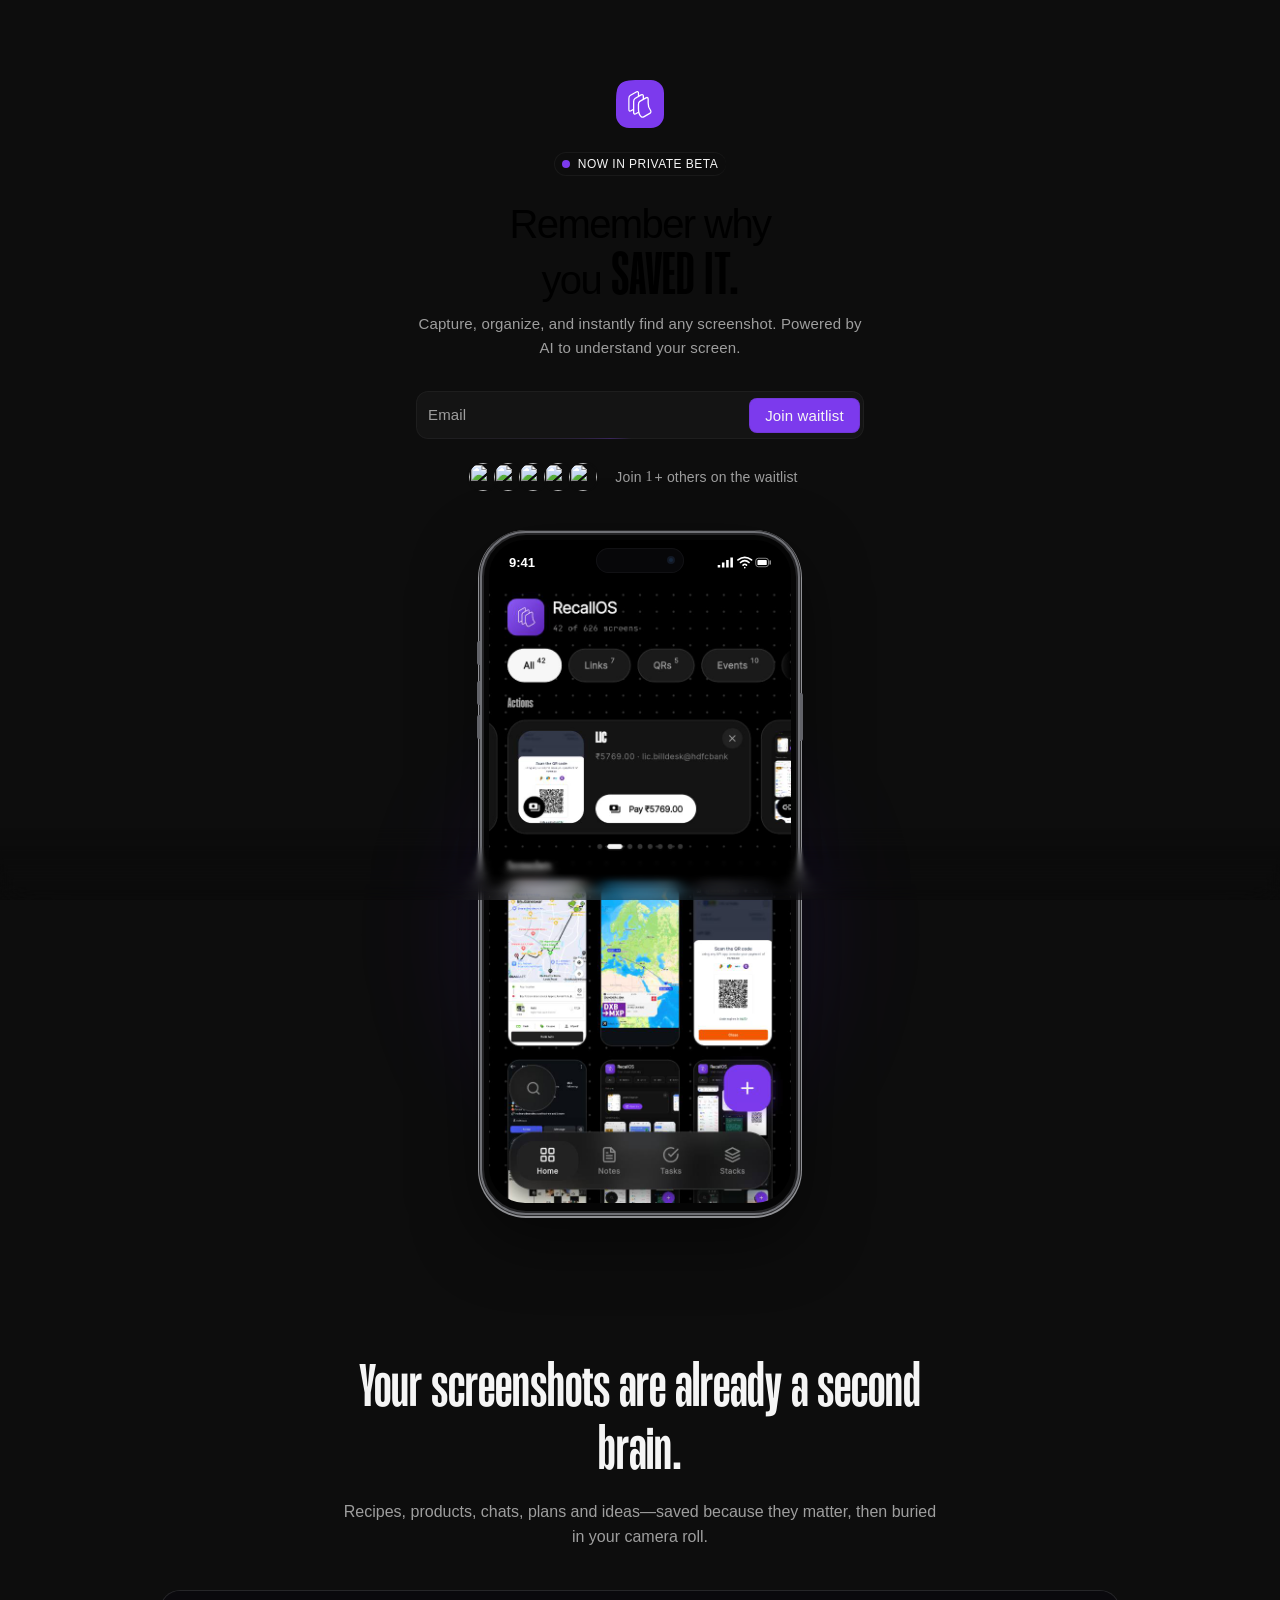
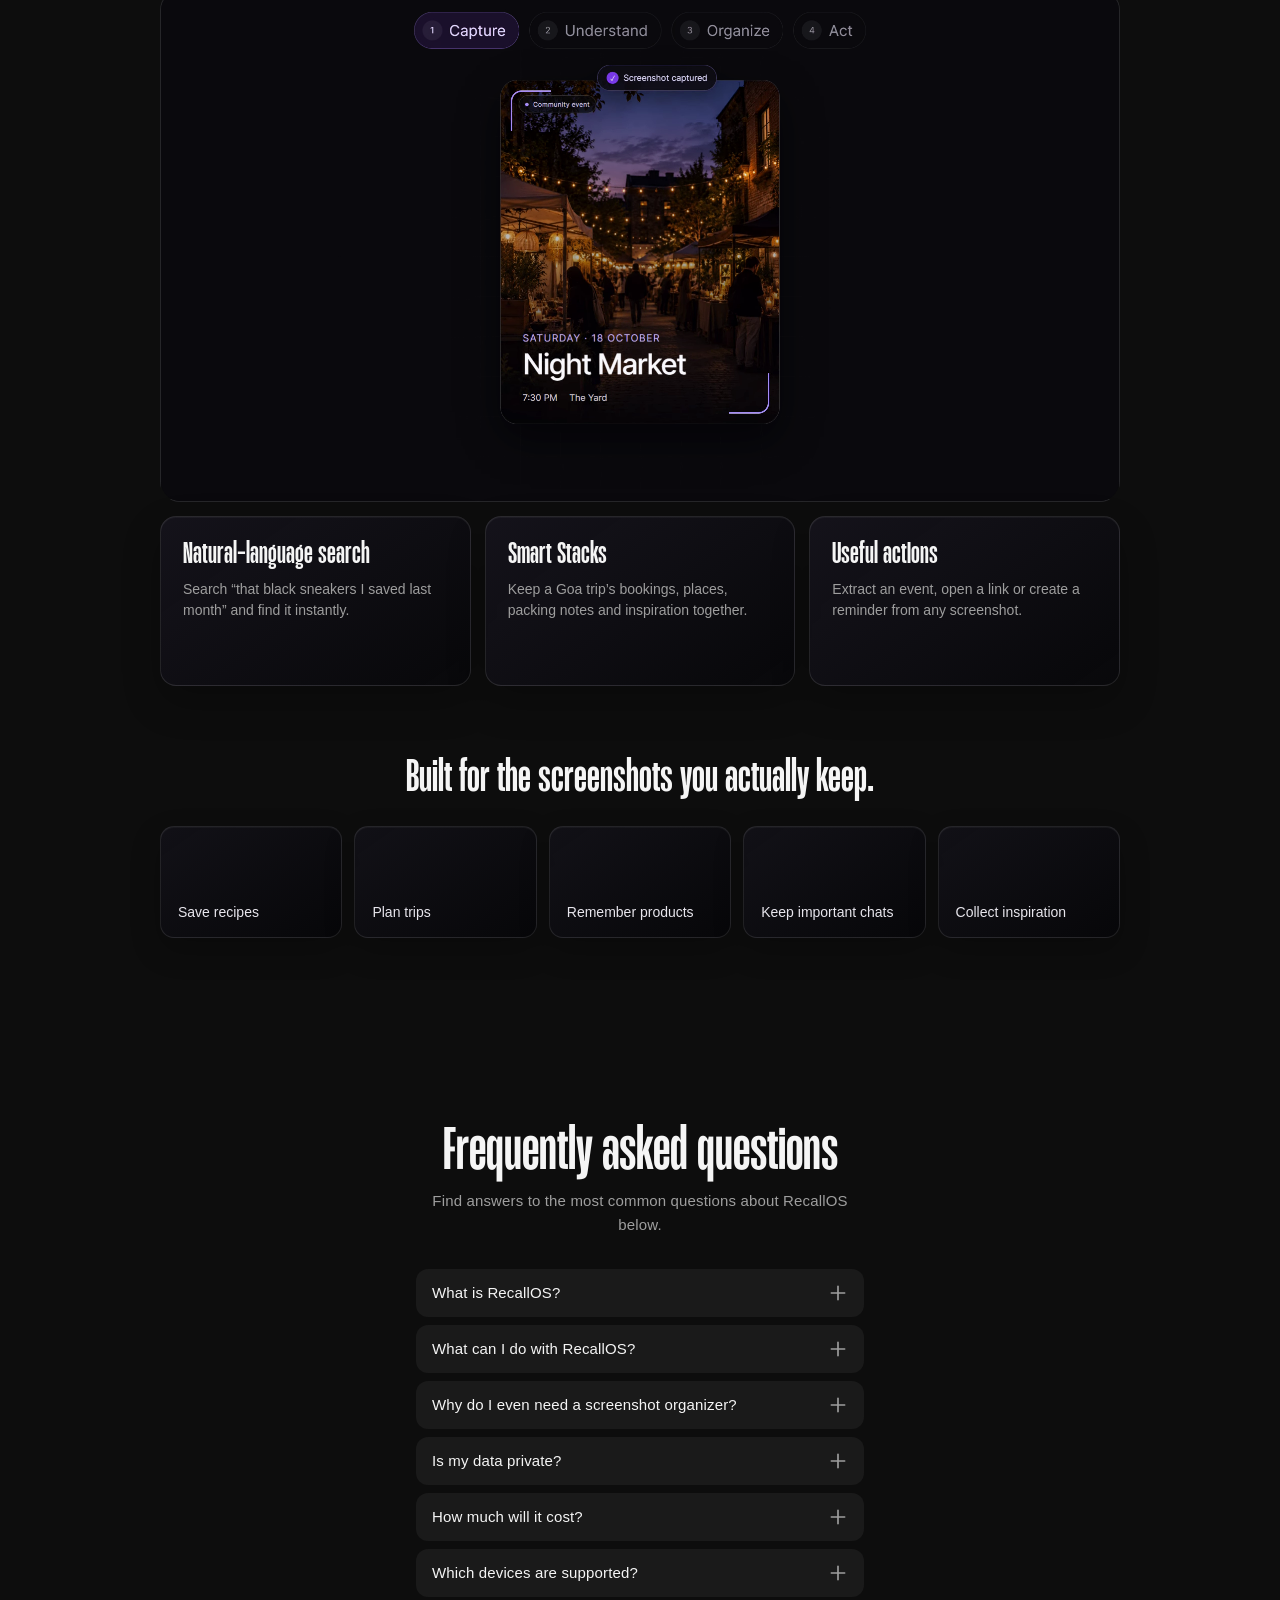
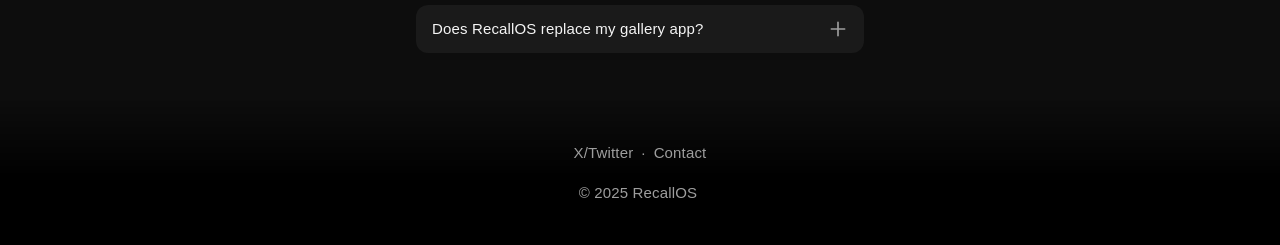
==== commit 000c3d5f: "Publish second-brain sections and emphasize saved it in hero" ====
--- a/index.html
+++ b/index.html
@@ -111,7 +111,7 @@
     
     <!-- End of bodyStart -->
 	
-	<div id="main" data-framer-hydrate-v2="{&quot;routeId&quot;:&quot;augiA20Il&quot;,&quot;localeId&quot;:&quot;default&quot;,&quot;breakpoints&quot;:[{&quot;hash&quot;:&quot;72rtr7&quot;,&quot;mediaQuery&quot;:&quot;(min-width: 1200px)&quot;},{&quot;hash&quot;:&quot;s55epc&quot;,&quot;mediaQuery&quot;:&quot;(min-width: 810px) and (max-width: 1199.98px)&quot;},{&quot;hash&quot;:&quot;1837wwb&quot;,&quot;mediaQuery&quot;:&quot;(max-width: 809.98px)&quot;},{&quot;hash&quot;:&quot;1ct9qvd&quot;,&quot;mediaQuery&quot;:&quot;(min-width: 1200px)&quot;},{&quot;hash&quot;:&quot;edxbdn&quot;,&quot;mediaQuery&quot;:&quot;(min-width: 810px) and (max-width: 1199.98px)&quot;},{&quot;hash&quot;:&quot;1314g3z&quot;,&quot;mediaQuery&quot;:&quot;(max-width: 809.98px)&quot;}]}" data-framer-ssr-released-at="2026-05-08T10:11:54.854Z" data-framer-page-optimized-at="2026-05-08T17:10:27.845Z" data-framer-generated-page><!--$--><style data-framer-html-style>:root body { background: var(--token-8d55b5af-fa52-46ae-86d5-6fffdc241b4a, rgb(255, 255, 255)); }</style><div class="framer-Z60VT framer-1ct9qvd" data-framer-cursor="1xj17em" data-layout-template="true" style="min-height:100vh;width:auto"><style data-framer-html-style>html body { background: var(--token-8d55b5af-fa52-46ae-86d5-6fffdc241b4a, rgb(255, 255, 255)); }</style><div data-framer-root class="framer-YIa2H framer-NXQj9 framer-xUPVu framer-SU3yO framer-27S6m framer-BD8rb framer-72rtr7" data-framer-cursor="1xj17em" style="min-height:100vh;width:auto;display:contents"><div class="framer-1v7c43j" data-framer-name="Container"><main class="framer-1ctf52d" data-framer-appear-id="1ctf52d" data-framer-name="Main" style="opacity:0.001;transform:translateY(10px)"><div class="framer-1fwfngz" data-framer-appear-id="1fwfngz" data-framer-name="Container" style="opacity:0.001;transform:translateY(10px)"><div class="framer-ns37vo"><div class="ssr-variant"><div class="framer-f8udkx-container"><div class="framer-X446R framer-6r6bqx framer-v-6r6bqx" data-framer-name="Default" style="height:100%;width:100%"><div class="framer-v5pz33-container"><!--$--><div style="width:100%;height:100%"><div style="width:100%;height:100%;background:var(--token-2930bc44-c91b-4c30-943e-1add685a6fe2, rgb(223, 255, 26));background-size:cover;border-radius:13px;clip-path:path(&quot;M 1972 0 c 13.19932658214889 0 19.798989873223334 0 23.899494936611667 4.100505063388334 a 14 14 0 0 1 0 0 c 4.100505063388334 4.100505063388335 4.100505063388334 10.700168354462779 4.100505063388334 23.899494936611667 L 2000 1972 c 0 13.19932658214889 0 19.798989873223334 -4.100505063388334 23.899494936611667 a 14 14 0 0 1 -0 0 c -4.100505063388335 4.100505063388334 -10.700168354462779 4.100505063388334 -23.899494936611667 4.100505063388334 L 28 2000 c -13.19932658214889 0 -19.798989873223334 0 -23.899494936611667 -4.100505063388334 a 14 14 0 0 1 -0 -0 c -4.100505063388334 -4.100505063388335 -4.100505063388334 -10.700168354462779 -4.100505063388334 -23.899494936611667 L 0 28 c 0 -13.19932658214889 0 -19.798989873223334 4.100505063388334 -23.899494936611667 a 14 14 0 0 1 0 -0 c 4.100505063388335 -4.100505063388334 10.700168354462779 -4.100505063388334 23.899494936611667 -4.100505063388334 Z&quot;);position:relative"></div></div><!--/$--></div><div data-framer-component-type="SVG" data-framer-name="Vector" parentsize="0" _constraints="[object Object]" rotation="0" shadows class="framer-dwdrnp" aria-hidden="true" style="image-rendering:pixelated;flex-shrink:0;fill:rgba(0,0,0,1);color:rgba(0,0,0,1)"><div class="svgContainer" style="width:100%;height:100%;aspect-ratio:inherit"><svg style="width:100%;height:100%;" viewBox="0 0 36 41"><use href="#svg536149544_935"/></svg></div></div></div></div></div><div class="framer-fd5jtv" data-border="true" data-framer-name="Elements/Chip"><div class="framer-1o12d9i-container"><!--$--><div><div style="position:absolute;inset:0;background-color:var(--token-2930bc44-c91b-4c30-943e-1add685a6fe2, rgb(223, 255, 26));border-radius:10000px"></div></div><!--/$--></div><div class="framer-1q8sq73" data-framer-component-type="RichTextContainer" style="transform:none"><p class="framer-text framer-styles-preset-1n2ud2v" data-styles-preset="L2rTmvzxZ">Now in private beta</p></div></div></div><div class="framer-1i0jxs1" data-framer-name="Container"><div class="framer-1xpinv5" data-framer-name="Container"><div class="ssr-variant hidden-s55epc"><div class="framer-2v2yay" data-framer-component-type="RichTextContainer" style="transform:none"><h1 class="framer-text recallos-tagline" aria-label="Remember why you saved it."><span>Remember why</span> <span>you saved it.</span></h1></div></div><div class="ssr-variant hidden-1837wwb hidden-72rtr7"><div class="framer-2v2yay" data-framer-component-type="RichTextContainer" style="transform:none"><h1 class="framer-text recallos-tagline" aria-label="Remember why you saved it."><span>Remember why</span> <span>you saved it.</span></h1></div></div><div class="framer-yidxpp" data-framer-component-type="RichTextContainer" style="transform:none"><p class="framer-text framer-styles-preset-esdgco" data-styles-preset="Y1tn3EjJN" style="--framer-text-color:var(--token-ea5c1554-743c-46cf-939d-d8d8b48ee669, rgb(126, 126, 126))">Capture, organize, and instantly find any screenshot. Powered by AI to understand your screen.</p></div></div><form id="waitlist-form" class="framer-1dqavq3"><div class="ssr-variant hidden-1837wwb"><div class="framer-1wdljgm-container"><label class="framer-UIJIU framer-SU3yO framer-27S6m framer-1wi6ias framer-v-1wi6ias" data-framer-name="Default" style="width:100%"><div class="framer-69q2ew-container" style="opacity:0.3"><!--$--><div style="border-radius:12px;height:100%;width:100%;background-image:conic-gradient(from 231.98310871535875deg, var(--token-2930bc44-c91b-4c30-943e-1add685a6fe2, rgb(223, 255, 26)) 0, var(--token-8cb67686-f217-492f-8060-a606f7bf7e10, rgb(242, 242, 242)) 32.5deg, var(--token-8cb67686-f217-492f-8060-a606f7bf7e10, rgb(242, 242, 242)) 327.5deg,var(--token-2930bc44-c91b-4c30-943e-1add685a6fe2, rgb(223, 255, 26)) 360deg)"><div style="position:absolute;inset:1px;background-color:var(--token-6d403de4-48f6-42a3-8d29-1f57676f2a08, rgb(248, 248, 248));border-radius:11px"></div></div><!--/$--></div><div class="framer-1jkgpkx" data-framer-name="Wrapper" style="--border-bottom-width:0px;--border-color:rgba(0, 0, 0, 0);--border-left-width:0px;--border-right-width:0px;--border-style:solid;--border-top-width:0px;background-color:rgba(0, 0, 0, 0);border-bottom-left-radius:0px;border-bottom-right-radius:0px;border-top-left-radius:0px;border-top-right-radius:0px;box-shadow:none"><div class="framer-form-text-input framer-form-input-wrapper framer-wekenn" style="--framer-input-background:var(--token-6d403de4-48f6-42a3-8d29-1f57676f2a08, rgb(248, 248, 248));--framer-input-border-bottom-width:1px;--framer-input-border-color:var(--token-8cb67686-f217-492f-8060-a606f7bf7e10, rgb(242, 242, 242));--framer-input-border-left-width:1px;--framer-input-border-radius-bottom-left:12px;--framer-input-border-radius-bottom-right:12px;--framer-input-border-radius-top-left:12px;--framer-input-border-radius-top-right:12px;--framer-input-border-right-width:1px;--framer-input-border-style:solid;--framer-input-border-top-width:1px;--framer-input-font-color:var(--token-7d78e336-3e6a-4c64-8307-f4b8a2ae60ad, rgb(18, 18, 18));--framer-input-icon-color:rgb(153, 153, 153);--framer-input-placeholder-color:var(--token-ea5c1554-743c-46cf-939d-d8d8b48ee669, rgb(126, 126, 126))"><input type="email" required name="Email" placeholder class="framer-form-input framer-form-input-empty" value></div><div class="framer-dkc47a-container" tabindex="0"><button class="framer-FR48t framer-EXUdu framer-cs5q4q framer-v-cs5q4q" data-border="true" data-framer-name="Default" data-reset="button" tabindex="0" style="--border-bottom-width:1px;--border-color:rgba(33, 33, 33, 0.1);--border-left-width:1px;--border-right-width:1px;--border-style:solid;--border-top-width:1px;background-color:var(--token-2930bc44-c91b-4c30-943e-1add685a6fe2, rgb(223, 255, 26));height:100%;width:100%;border-bottom-left-radius:8px;border-bottom-right-radius:8px;border-top-left-radius:8px;border-top-right-radius:8px;box-shadow:0px 0px 0px 0px var(--token-82a2cf90-4525-4555-9422-6d308b28d743, rgb(203, 232, 26));opacity:1"><div class="framer-p5dt6e" data-framer-component-type="RichTextContainer" style="--framer-link-text-color:rgb(0, 153, 255);--framer-link-text-decoration:underline;transform:none"><p class="framer-text framer-styles-preset-qrq1xs" data-styles-preset="JQ_zexs6C">Join waitlist</p></div></button></div><div class="framer-k10icc" data-framer-component-type="RichTextContainer" style="transform:translateY(-50%)"><p class="framer-text framer-styles-preset-esdgco" data-styles-preset="Y1tn3EjJN">Email</p></div></div></label></div></div><div class="ssr-variant hidden-s55epc hidden-72rtr7"><div class="framer-1wdljgm-container"><label class="framer-UIJIU framer-SU3yO framer-27S6m framer-1wi6ias framer-v-1fpf11j" data-framer-name="Mobile/Default" style="width:100%"><div class="framer-69q2ew-container" style="opacity:0.3"><!--$--><div style="border-radius:12px;height:100%;width:100%;background-image:conic-gradient(from 146.80184514756297deg, var(--token-2930bc44-c91b-4c30-943e-1add685a6fe2, rgb(223, 255, 26)) 0, var(--token-8cb67686-f217-492f-8060-a606f7bf7e10, rgb(242, 242, 242)) 32.5deg, var(--token-8cb67686-f217-492f-8060-a606f7bf7e10, rgb(242, 242, 242)) 327.5deg,var(--token-2930bc44-c91b-4c30-943e-1add685a6fe2, rgb(223, 255, 26)) 360deg)"><div style="position:absolute;inset:1px;background-color:var(--token-6d403de4-48f6-42a3-8d29-1f57676f2a08, rgb(248, 248, 248));border-radius:11px"></div></div><!--/$--></div><div class="framer-1jkgpkx" data-framer-name="Wrapper" data-border="true" style="--border-bottom-width:1px;--border-color:var(--token-8cb67686-f217-492f-8060-a606f7bf7e10, rgb(242, 242, 242));--border-left-width:1px;--border-right-width:1px;--border-style:solid;--border-top-width:1px;background-color:var(--token-6d403de4-48f6-42a3-8d29-1f57676f2a08, rgb(248, 248, 248));border-bottom-left-radius:12px;border-bottom-right-radius:12px;border-top-left-radius:12px;border-top-right-radius:12px;box-shadow:none"><div class="framer-form-text-input framer-form-input-wrapper framer-wekenn" style="--framer-input-background:var(--token-6d403de4-48f6-42a3-8d29-1f57676f2a08, rgb(248, 248, 248));--framer-input-border-color:var(--token-8cb67686-f217-492f-8060-a606f7bf7e10, rgb(242, 242, 242));--framer-input-border-radius-bottom-left:12px;--framer-input-border-radius-bottom-right:12px;--framer-input-border-radius-top-left:12px;--framer-input-border-radius-top-right:12px;--framer-input-border-style:solid;--framer-input-font-color:var(--token-7d78e336-3e6a-4c64-8307-f4b8a2ae60ad, rgb(18, 18, 18));--framer-input-icon-color:rgb(153, 153, 153);--framer-input-placeholder-color:var(--token-ea5c1554-743c-46cf-939d-d8d8b48ee669, rgb(126, 126, 126))"><input type="email" required name="Email" placeholder="Email" class="framer-form-input framer-form-input-empty" value></div><div class="framer-dkc47a-container" tabindex="0"><button class="framer-FR48t framer-EXUdu framer-cs5q4q framer-v-cs5q4q" data-border="true" data-framer-name="Default" data-reset="button" tabindex="0" style="--border-bottom-width:1px;--border-color:rgba(33, 33, 33, 0.1);--border-left-width:1px;--border-right-width:1px;--border-style:solid;--border-top-width:1px;background-color:var(--token-2930bc44-c91b-4c30-943e-1add685a6fe2, rgb(223, 255, 26));height:100%;width:100%;border-bottom-left-radius:8px;border-bottom-right-radius:8px;border-top-left-radius:8px;border-top-right-radius:8px;box-shadow:0px 0px 0px 0px var(--token-82a2cf90-4525-4555-9422-6d308b28d743, rgb(203, 232, 26));opacity:1"><div class="framer-p5dt6e" data-framer-component-type="RichTextContainer" style="--framer-link-text-color:rgb(0, 153, 255);--framer-link-text-decoration:underline;transform:none"><p class="framer-text framer-styles-preset-qrq1xs" data-styles-preset="JQ_zexs6C">Join waitlist</p></div></button></div></div></label></div></div><input type="text" name="website" tabindex="-1" autocomplete="one-time-code" aria-hidden="true" style="position:absolute;transform:scale(0)" data-1p-ignore="true" data-lpignore="true" data-form-type="other" data-bwignore="true" value><input type="text" name="company" tabindex="-1" autocomplete="one-time-code" aria-hidden="true" style="position:absolute;transform:scale(0)" data-1p-ignore="true" data-lpignore="true" data-form-type="other" data-bwignore="true" value><input type="text" name="message" tabindex="-1" autocomplete="one-time-code" aria-hidden="true" style="position:absolute;transform:scale(0)" data-1p-ignore="true" data-lpignore="true" data-form-type="other" data-bwignore="true" value><input type="text" name="subject" tabindex="-1" autocomplete="one-time-code" aria-hidden="true" style="position:absolute;transform:scale(0)" data-1p-ignore="true" data-lpignore="true" data-form-type="other" data-bwignore="true" value><input type="text" name="title" tabindex="-1" autocomplete="one-time-code" aria-hidden="true" style="position:absolute;transform:scale(0)" data-1p-ignore="true" data-lpignore="true" data-form-type="other" data-bwignore="true" value><input type="text" name="description" tabindex="-1" autocomplete="one-time-code" aria-hidden="true" style="position:absolute;transform:scale(0)" data-1p-ignore="true" data-lpignore="true" data-form-type="other" data-bwignore="true" value><input type="text" name="feedback" tabindex="-1" autocomplete="one-time-code" aria-hidden="true" style="position:absolute;transform:scale(0)" data-1p-ignore="true" data-lpignore="true" data-form-type="other" data-bwignore="true" value><input type="text" name="notes" tabindex="-1" autocomplete="one-time-code" aria-hidden="true" style="position:absolute;transform:scale(0)" data-1p-ignore="true" data-lpignore="true" data-form-type="other" data-bwignore="true" value><input type="text" name="details" tabindex="-1" autocomplete="one-time-code" aria-hidden="true" style="position:absolute;transform:scale(0)" data-1p-ignore="true" data-lpignore="true" data-form-type="other" data-bwignore="true" value><input type="text" name="remarks" tabindex="-1" autocomplete="one-time-code" aria-hidden="true" style="position:absolute;transform:scale(0)" data-1p-ignore="true" data-lpignore="true" data-form-type="other" data-bwignore="true" value><input type="text" name="comments" tabindex="-1" autocomplete="one-time-code" aria-hidden="true" style="position:absolute;transform:scale(0)" data-1p-ignore="true" data-lpignore="true" data-form-type="other" data-bwignore="true" value></form></div><div class="framer-um4gvp"><div class="framer-ykrqy" data-framer-name="Images"><div class="framer-2wx1ft" data-framer-name="Helper"><div class="framer-1d7a1uh" data-framer-name="IMG" style="transform:translate(-50%, -50%)"><div style="position:absolute;border-radius:inherit;corner-shape:inherit;top:0;right:0;bottom:0;left:0" data-framer-background-image-wrapper="true"><img decoding="async" width="96" height="96" src="https://framerusercontent.com/images/EE2d0Ht40rNdeHDTiYAFKaM8.png?width=96&amp;height=96" alt style="display:block;width:100%;height:100%;border-radius:inherit;corner-shape:inherit;object-position:center;object-fit:fill"></div></div></div><div class="framer-uentf" data-framer-name="Helper"><div class="framer-1pva6yr" data-framer-name="IMG"><div style="position:absolute;border-radius:inherit;corner-shape:inherit;top:0;right:0;bottom:0;left:0" data-framer-background-image-wrapper="true"><img decoding="async" width="400" height="600" sizes="(min-width: 1200px) 28px, (min-width: 810px) and (max-width: 1199.98px) 28px, (max-width: 809.98px) 28px" srcset="https://framerusercontent.com/images/OLF0UfJVI0ghwGcdEqEzzkMxs.png?width=400&amp;height=600 400w" src="https://framerusercontent.com/images/OLF0UfJVI0ghwGcdEqEzzkMxs.png?width=400&amp;height=600" alt style="display:block;width:100%;height:100%;border-radius:inherit;corner-shape:inherit;object-position:center;object-fit:cover"></div></div></div><div class="framer-jg2osy" data-framer-name="Helper"><div class="framer-11wv4e5" data-framer-name="IMG"><div style="position:absolute;border-radius:inherit;corner-shape:inherit;top:0;right:0;bottom:0;left:0" data-framer-background-image-wrapper="true"><img decoding="async" width="400" height="533" sizes="(min-width: 1200px) 28px, (min-width: 810px) and (max-width: 1199.98px) 28px, (max-width: 809.98px) 28px" srcset="https://framerusercontent.com/images/o5mItux6uRfM69lv41hC2F2aQ14.png?width=400&amp;height=533 400w" src="https://framerusercontent.com/images/o5mItux6uRfM69lv41hC2F2aQ14.png?width=400&amp;height=533" alt style="display:block;width:100%;height:100%;border-radius:inherit;corner-shape:inherit;object-position:center;object-fit:cover"></div></div></div><div class="framer-cy24xt" data-framer-name="Helper"><div class="framer-1kzs3x2" data-framer-name="IMG"><div style="position:absolute;border-radius:inherit;corner-shape:inherit;top:0;right:0;bottom:0;left:0" data-framer-background-image-wrapper="true"><img decoding="async" width="1548" height="1161" sizes="(min-width: 1200px) 28px, (min-width: 810px) and (max-width: 1199.98px) 28px, (max-width: 809.98px) 28px" srcset="https://framerusercontent.com/images/0kN0hIAxzDUerC6CfbeLsjeOZfc.png?scale-down-to=512&amp;width=1548&amp;height=1161 512w,https://framerusercontent.com/images/0kN0hIAxzDUerC6CfbeLsjeOZfc.png?scale-down-to=1024&amp;width=1548&amp;height=1161 1024w,https://framerusercontent.com/images/0kN0hIAxzDUerC6CfbeLsjeOZfc.png?width=1548&amp;height=1161 1548w" src="https://framerusercontent.com/images/0kN0hIAxzDUerC6CfbeLsjeOZfc.png?width=1548&amp;height=1161" alt style="display:block;width:100%;height:100%;border-radius:inherit;corner-shape:inherit;object-position:center;object-fit:cover"></div></div></div><div class="framer-z1rzy3" data-framer-name="Helper"><div class="framer-1ri3il4" data-framer-name="IMG"><div style="position:absolute;border-radius:inherit;corner-shape:inherit;top:0;right:0;bottom:0;left:0" data-framer-background-image-wrapper="true"><img decoding="async" width="1024" height="1024" sizes="(min-width: 1200px) 28px, (min-width: 810px) and (max-width: 1199.98px) 28px, (max-width: 809.98px) 28px" srcset="https://framerusercontent.com/images/cqChKLWqP0ows29uNwTw42aUI.jpg?scale-down-to=512&amp;width=1024&amp;height=1024 512w,https://framerusercontent.com/images/cqChKLWqP0ows29uNwTw42aUI.jpg?width=1024&amp;height=1024 1024w" src="https://framerusercontent.com/images/cqChKLWqP0ows29uNwTw42aUI.jpg?width=1024&amp;height=1024" alt style="display:block;width:100%;height:100%;border-radius:inherit;corner-shape:inherit;object-position:center;object-fit:cover"></div></div></div></div><div class="framer-y8kht0" data-framer-name="Container"><div class="framer-z23vwn" data-framer-name="Text" data-framer-component-type="RichTextContainer" style="transform:none"><p class="framer-text framer-styles-preset-iz4pj2" data-styles-preset="WiJUYpk0q" style="--framer-text-color:var(--token-ea5c1554-743c-46cf-939d-d8d8b48ee669, rgb(126, 126, 126))">Join</p></div><div class="framer-1g3i9qv" data-framer-name="Container"><div class="framer-1gaaj2m-container"><!--$--><span style="font-family:Inter;font-size:14px;color:var(--token-ea5c1554-743c-46cf-939d-d8d8b48ee669, rgb(126, 126, 126));line-height:1.7">1</span><!--/$--></div><div class="framer-ljkdqo" data-framer-name="Text" data-framer-component-type="RichTextContainer" style="transform:none"><p class="framer-text framer-styles-preset-iz4pj2" data-styles-preset="WiJUYpk0q" style="--framer-text-color:var(--token-ea5c1554-743c-46cf-939d-d8d8b48ee669, rgb(126, 126, 126))">+</p></div></div><div class="framer-1soymax" data-framer-name="Text" data-framer-component-type="RichTextContainer" style="transform:none"><p class="framer-text framer-styles-preset-iz4pj2" data-styles-preset="WiJUYpk0q" dir="auto" style="--framer-text-color:var(--token-ea5c1554-743c-46cf-939d-d8d8b48ee669, rgb(126, 126, 126))">others on the waitlist</p></div></div></div><div class="framer-hwutx9"><div class="framer-sbl5sk-container"><!--$--><div style="display:flex;flex-direction:row;flex-wrap:wrap;gap:14px;color:var(--token-7d78e336-3e6a-4c64-8307-f4b8a2ae60ad, rgb(18, 18, 18));text-transform:uppercase;white-space:pre-wrap;user-select:none;font-family:&quot;Inter&quot;, &quot;Inter Placeholder&quot;, sans-serif;font-size:18px;font-style:normal;font-weight:400;letter-spacing:0em;line-height:1em"><div style="display:flex;gap:12px;flex-direction:column;align-items:center;min-width:64px">25<p style="color:var(--token-ea5c1554-743c-46cf-939d-d8d8b48ee669, rgb(126, 126, 126));margin:0;font-family:&quot;Inter&quot;, &quot;Inter Placeholder&quot;, sans-serif;font-size:11px;font-style:normal;font-weight:400;letter-spacing:0em;line-height:1em;text-align:center">days</p></div><div style="display:flex;gap:12px;flex-direction:column;align-items:center;min-width:auto"><span style="color:var(--token-ea5c1554-743c-46cf-939d-d8d8b48ee669, rgb(126, 126, 126));margin:0;display:flex;align-items:center;font-family:&quot;Inter&quot;, &quot;Inter Placeholder&quot;, sans-serif;font-size:11px;font-style:normal;font-weight:400;letter-spacing:0em;line-height:1em;text-align:center">:</span></div><div style="display:flex;gap:12px;flex-direction:column;align-items:center;min-width:64px">6<p style="color:var(--token-ea5c1554-743c-46cf-939d-d8d8b48ee669, rgb(126, 126, 126));margin:0;font-family:&quot;Inter&quot;, &quot;Inter Placeholder&quot;, sans-serif;font-size:11px;font-style:normal;font-weight:400;letter-spacing:0em;line-height:1em;text-align:center">hours</p></div><div style="display:flex;gap:12px;flex-direction:column;align-items:center;min-width:auto"><span style="color:var(--token-ea5c1554-743c-46cf-939d-d8d8b48ee669, rgb(126, 126, 126));margin:0;display:flex;align-items:center;font-family:&quot;Inter&quot;, &quot;Inter Placeholder&quot;, sans-serif;font-size:11px;font-style:normal;font-weight:400;letter-spacing:0em;line-height:1em;text-align:center">:</span></div><div style="display:flex;gap:12px;flex-direction:column;align-items:center;min-width:64px">49<p style="color:var(--token-ea5c1554-743c-46cf-939d-d8d8b48ee669, rgb(126, 126, 126));margin:0;font-family:&quot;Inter&quot;, &quot;Inter Placeholder&quot;, sans-serif;font-size:11px;font-style:normal;font-weight:400;letter-spacing:0em;line-height:1em;text-align:center">minutes</p></div><div style="display:flex;gap:12px;flex-direction:column;align-items:center;min-width:auto"><span style="color:var(--token-ea5c1554-743c-46cf-939d-d8d8b48ee669, rgb(126, 126, 126));margin:0;display:flex;align-items:center;font-family:&quot;Inter&quot;, &quot;Inter Placeholder&quot;, sans-serif;font-size:11px;font-style:normal;font-weight:400;letter-spacing:0em;line-height:1em;text-align:center">:</span></div><div style="display:flex;gap:12px;flex-direction:column;align-items:center;min-width:64px">32<p style="color:var(--token-ea5c1554-743c-46cf-939d-d8d8b48ee669, rgb(126, 126, 126));margin:0;font-family:&quot;Inter&quot;, &quot;Inter Placeholder&quot;, sans-serif;font-size:11px;font-style:normal;font-weight:400;letter-spacing:0em;line-height:1em;text-align:center">seconds</p></div></div><!--/$--></div></div></div><div class="ssr-variant hidden-1837wwb"><div class="framer-v80dzt-container" data-framer-appear-id="v80dzt" id="v80dzt" style="opacity:0.001;transform:translateY(10px)"><div class="framer-eQhjL framer-27S6m framer-upk1un framer-v-upk1un" data-border="true" data-framer-name="Default" data-highlight="true" tabindex="0" style="--border-bottom-width:0px;--border-color:var(--token-8cb67686-f217-492f-8060-a606f7bf7e10, rgb(242, 242, 242));--border-left-width:0px;--border-right-width:0px;--border-style:solid;--border-top-width:1px;background-color:var(--token-988de1d5-3158-4128-9c56-a3763d16e6cd, rgb(252, 252, 252));max-width:100%;width:100%;border-bottom-left-radius:10px;border-bottom-right-radius:10px;border-top-left-radius:10px;border-top-right-radius:10px"><div class="framer-3uqrg" data-framer-name="Controls"><div class="framer-xrvf87" data-framer-name="Control" style="background-color:var(--token-1b504b81-56ba-41e6-8b39-97a45c27a29b, rgb(227, 227, 227));border-bottom-left-radius:9.54px;border-bottom-right-radius:9.54px;border-top-left-radius:9.54px;border-top-right-radius:9.54px"></div><div class="framer-1ohvaf4" data-framer-name="Control" style="background-color:var(--token-1b504b81-56ba-41e6-8b39-97a45c27a29b, rgb(227, 227, 227));border-bottom-left-radius:9.54px;border-bottom-right-radius:9.54px;border-top-left-radius:9.54px;border-top-right-radius:9.54px"></div><div class="framer-ur99r2" data-framer-name="Control" style="background-color:var(--token-1b504b81-56ba-41e6-8b39-97a45c27a29b, rgb(227, 227, 227));border-bottom-left-radius:9.54px;border-bottom-right-radius:9.54px;border-top-left-radius:9.54px;border-top-right-radius:9.54px"></div></div><div class="framer-2nfhu6"><div class="framer-t3nm6w-container" style="opacity:0.4"><!--$--><!--/$--></div><div class="framer-17g6g4j" data-framer-name="Play" style="transform:translate(-50%, -50%)"><div class="framer-17k4dd3-container" tabindex="0"><div class="framer-LBxZR framer-1vpix6r framer-v-1vpix6r" data-border="true" data-framer-name="Variant 1" data-highlight="true" tabindex="0" style="--border-bottom-width:1px;--border-color:rgba(33, 33, 33, 0.1);--border-left-width:1px;--border-right-width:1px;--border-style:solid;--border-top-width:1px;height:100%;width:100%;border-bottom-left-radius:48px;border-bottom-right-radius:48px;border-top-left-radius:48px;border-top-right-radius:48px"><div class="framer-j4f98b-container"><!--$--><div><div style="position:absolute;inset:0;background-color:var(--token-2930bc44-c91b-4c30-943e-1add685a6fe2, rgb(223, 255, 26));border-radius:10000px"></div></div><!--/$--></div><div data-framer-component-type="SVG" data-framer-name="graphic" parentsize="0" _constraints="[object Object]" rotation="0" shadows class="framer-1o59h0j" aria-hidden="true" style="image-rendering:pixelated;flex-shrink:0"><div class="svgContainer" style="width:100%;height:100%;aspect-ratio:inherit"><svg style="width:100%;height:100%;"><use href="#svg12397223706"/></svg></div></div></div></div><div class="framer-1nmjl9g" data-framer-component-type="RichTextContainer" style="--framer-link-text-color:rgb(0, 153, 255);--framer-link-text-decoration:underline;transform:none"><p class="framer-text framer-styles-preset-iz4pj2" data-styles-preset="WiJUYpk0q" dir="auto">See how RecallOS works</p></div></div></div></div></div></div><div class="ssr-variant hidden-s55epc hidden-72rtr7"><div class="framer-v80dzt-container" data-framer-appear-id="v80dzt" id="v80dzt" style="opacity:0.001;transform:translateY(10px)"><div class="framer-eQhjL framer-27S6m framer-upk1un framer-v-upk1un" data-border="true" data-framer-name="Default" data-highlight="true" tabindex="0" style="--border-bottom-width:0px;--border-color:var(--token-8cb67686-f217-492f-8060-a606f7bf7e10, rgb(242, 242, 242));--border-left-width:0px;--border-right-width:0px;--border-style:solid;--border-top-width:1px;background-color:var(--token-988de1d5-3158-4128-9c56-a3763d16e6cd, rgb(252, 252, 252));height:100%;max-width:100%;width:100%;border-bottom-left-radius:10px;border-bottom-right-radius:10px;border-top-left-radius:10px;border-top-right-radius:10px"><div class="framer-3uqrg" data-framer-name="Controls"><div class="framer-xrvf87" data-framer-name="Control" style="background-color:var(--token-1b504b81-56ba-41e6-8b39-97a45c27a29b, rgb(227, 227, 227));border-bottom-left-radius:9.54px;border-bottom-right-radius:9.54px;border-top-left-radius:9.54px;border-top-right-radius:9.54px"></div><div class="framer-1ohvaf4" data-framer-name="Control" style="background-color:var(--token-1b504b81-56ba-41e6-8b39-97a45c27a29b, rgb(227, 227, 227));border-bottom-left-radius:9.54px;border-bottom-right-radius:9.54px;border-top-left-radius:9.54px;border-top-right-radius:9.54px"></div><div class="framer-ur99r2" data-framer-name="Control" style="background-color:var(--token-1b504b81-56ba-41e6-8b39-97a45c27a29b, rgb(227, 227, 227));border-bottom-left-radius:9.54px;border-bottom-right-radius:9.54px;border-top-left-radius:9.54px;border-top-right-radius:9.54px"></div></div><div class="framer-2nfhu6"><div class="framer-t3nm6w-container" style="opacity:0.4"><!--$--><!--/$--></div><div class="framer-17g6g4j" data-framer-name="Play" style="transform:translate(-50%, -50%)"><div class="framer-17k4dd3-container" tabindex="0"><div class="framer-LBxZR framer-1vpix6r framer-v-1vpix6r" data-border="true" data-framer-name="Variant 1" data-highlight="true" tabindex="0" style="--border-bottom-width:1px;--border-color:rgba(33, 33, 33, 0.1);--border-left-width:1px;--border-right-width:1px;--border-style:solid;--border-top-width:1px;height:100%;width:100%;border-bottom-left-radius:48px;border-bottom-right-radius:48px;border-top-left-radius:48px;border-top-right-radius:48px"><div class="framer-j4f98b-container"><!--$--><div><div style="position:absolute;inset:0;background-color:var(--token-2930bc44-c91b-4c30-943e-1add685a6fe2, rgb(223, 255, 26));border-radius:10000px"></div></div><!--/$--></div><div data-framer-component-type="SVG" data-framer-name="graphic" parentsize="0" _constraints="[object Object]" rotation="0" shadows class="framer-1o59h0j" aria-hidden="true" style="image-rendering:pixelated;flex-shrink:0"><div class="svgContainer" style="width:100%;height:100%;aspect-ratio:inherit"><svg style="width:100%;height:100%;"><use href="#svg12397223706"/></svg></div></div></div></div><div class="framer-1nmjl9g" data-framer-component-type="RichTextContainer" style="--framer-link-text-color:rgb(0, 153, 255);--framer-link-text-decoration:underline;transform:none"><p class="framer-text framer-styles-preset-iz4pj2" data-styles-preset="WiJUYpk0q" dir="auto">See how RecallOS works</p></div></div></div></div></div></div><div class="framer-1wp95se" data-framer-appear-id="1wp95se" data-framer-name="FAQ" style="opacity:0.001;transform:translateY(10px)"><div class="framer-1q4e4te" data-framer-name="Text Container"><div class="framer-1aiwvu3" data-framer-component-type="RichTextContainer" style="transform:none"><h2 class="framer-text framer-styles-preset-b77txg" data-styles-preset="t1CSIo4rM">Frequently asked questions</h2></div><div class="framer-1sl5pv1" data-framer-component-type="RichTextContainer" style="transform:none"><p class="framer-text framer-styles-preset-esdgco" data-styles-preset="Y1tn3EjJN" style="--framer-text-color:var(--token-ea5c1554-743c-46cf-939d-d8d8b48ee669, rgb(126, 126, 126))">Find answers to the most common questions about RecallOS below.</p></div></div><div class="ssr-variant"><div class="framer-1kk2q19-container" data-framer-name="FAQs" name="FAQs"><div name="FAQs" class="framer-5ZlZw framer-1aieqti framer-v-1aieqti" data-framer-name="Default" style="width:100%"><div class="framer-oyj6l-container"><div class="framer-UDupH framer-SU3yO framer-1q0beqz framer-v-1q0beqz" data-framer-name="Closed" data-highlight="true" tabindex="0" style="background-color:var(--token-b73c7d98-2d78-4185-8173-d1dde2812d70, rgb(242, 242, 242));width:100%;border-bottom-left-radius:12px;border-bottom-right-radius:12px;border-top-left-radius:12px;border-top-right-radius:12px;box-shadow:inset 0px 1px 0px 0px var(--token-6674d883-57be-4d94-af2f-0fe1739c44ff, rgba(23, 23, 23, 0))"><div class="framer-1bu1aw"><div class="framer-yi67c9" data-framer-name="Title" data-framer-component-type="RichTextContainer" style="--extracted-r6o4lv:var(--token-7d78e336-3e6a-4c64-8307-f4b8a2ae60ad, rgb(18, 18, 18));--framer-link-text-color:rgb(0, 153, 255);--framer-link-text-decoration:underline;transform:none"><p class="framer-text framer-styles-preset-esdgco" data-styles-preset="Y1tn3EjJN" style="--framer-text-alignment:left;--framer-text-color:var(--extracted-r6o4lv, var(--token-7d78e336-3e6a-4c64-8307-f4b8a2ae60ad, rgb(18, 18, 18)))">What is RecallOS?</p></div><div class="framer-nofy9l" data-framer-name="Close"><div class="framer-1wdjyal" data-framer-name="container" style="transform:none"><div data-framer-component-type="SVG" data-framer-name="graphic" parentsize="0" _constraints="[object Object]" rotation="0" shadows class="framer-33dp0h" aria-hidden="true" style="image-rendering:pixelated;flex-shrink:0"><div class="svgContainer" style="width:100%;height:100%;aspect-ratio:inherit"><svg style="width:100%;height:100%;"><use href="#svg12486686241"/></svg></div></div></div></div></div><div class="framer-8lcpt6" data-framer-name="Content" data-framer-component-type="RichTextContainer" style="--extracted-r6o4lv:var(--token-ea5c1554-743c-46cf-939d-d8d8b48ee669, rgb(126, 126, 126));--framer-link-text-color:rgb(0, 153, 255);--framer-link-text-decoration:underline;filter:blur(5px);-webkit-filter:blur(5px);opacity:0;transform:none"><p class="framer-text framer-styles-preset-esdgco" data-styles-preset="Y1tn3EjJN" style="--framer-text-alignment:left;--framer-text-color:var(--extracted-r6o4lv, var(--token-ea5c1554-743c-46cf-939d-d8d8b48ee669, rgb(126, 126, 126)))">RecallOS is an app built to organize the thousands of screenshots sitting in your phone. Instead of endlessly scrolling through random saves, you can instantly search, group, revisit, and clean up your screenshot library.</p></div></div></div><div class="framer-3yr63r-container"><div class="framer-UDupH framer-SU3yO framer-1q0beqz framer-v-1q0beqz" data-framer-name="Closed" data-highlight="true" tabindex="0" style="background-color:var(--token-b73c7d98-2d78-4185-8173-d1dde2812d70, rgb(242, 242, 242));width:100%;border-bottom-left-radius:12px;border-bottom-right-radius:12px;border-top-left-radius:12px;border-top-right-radius:12px;box-shadow:inset 0px 1px 0px 0px var(--token-6674d883-57be-4d94-af2f-0fe1739c44ff, rgba(23, 23, 23, 0))"><div class="framer-1bu1aw"><div class="framer-yi67c9" data-framer-name="Title" data-framer-component-type="RichTextContainer" style="--extracted-r6o4lv:var(--token-7d78e336-3e6a-4c64-8307-f4b8a2ae60ad, rgb(18, 18, 18));--framer-link-text-color:rgb(0, 153, 255);--framer-link-text-decoration:underline;transform:none"><p class="framer-text framer-styles-preset-esdgco" data-styles-preset="Y1tn3EjJN" style="--framer-text-alignment:left;--framer-text-color:var(--extracted-r6o4lv, var(--token-7d78e336-3e6a-4c64-8307-f4b8a2ae60ad, rgb(18, 18, 18)))">What can I do with RecallOS?</p></div><div class="framer-nofy9l" data-framer-name="Close"><div class="framer-1wdjyal" data-framer-name="container" style="transform:none"><div data-framer-component-type="SVG" data-framer-name="graphic" parentsize="0" _constraints="[object Object]" rotation="0" shadows class="framer-33dp0h" aria-hidden="true" style="image-rendering:pixelated;flex-shrink:0"><div class="svgContainer" style="width:100%;height:100%;aspect-ratio:inherit"><svg style="width:100%;height:100%;"><use href="#svg12486686241"/></svg></div></div></div></div></div><div class="framer-8lcpt6" data-framer-name="Content" data-framer-component-type="RichTextContainer" style="--extracted-r6o4lv:var(--token-ea5c1554-743c-46cf-939d-d8d8b48ee669, rgb(126, 126, 126));--framer-link-text-color:rgb(0, 153, 255);--framer-link-text-decoration:underline;filter:blur(5px);-webkit-filter:blur(5px);opacity:0;transform:none"><p class="framer-text framer-styles-preset-esdgco" data-styles-preset="Y1tn3EjJN" style="--framer-text-alignment:left;--framer-text-color:var(--extracted-r6o4lv, var(--token-ea5c1554-743c-46cf-939d-d8d8b48ee669, rgb(126, 126, 126)))">Automatically categorizes screenshots using AI. Creates smart collections called Stacks. Search screenshots naturally. Add notes, tasks, and reminders. Instantly open links, add events to calendar, save tasks, create reminders and more. Share screenshot collections with friends.</p></div></div></div><div class="framer-12rbwle-container"><div class="framer-UDupH framer-SU3yO framer-1q0beqz framer-v-1q0beqz" data-framer-name="Closed" data-highlight="true" tabindex="0" style="background-color:var(--token-b73c7d98-2d78-4185-8173-d1dde2812d70, rgb(242, 242, 242));width:100%;border-bottom-left-radius:12px;border-bottom-right-radius:12px;border-top-left-radius:12px;border-top-right-radius:12px;box-shadow:inset 0px 1px 0px 0px var(--token-6674d883-57be-4d94-af2f-0fe1739c44ff, rgba(23, 23, 23, 0))"><div class="framer-1bu1aw"><div class="framer-yi67c9" data-framer-name="Title" data-framer-component-type="RichTextContainer" style="--extracted-r6o4lv:var(--token-7d78e336-3e6a-4c64-8307-f4b8a2ae60ad, rgb(18, 18, 18));--framer-link-text-color:rgb(0, 153, 255);--framer-link-text-decoration:underline;transform:none"><p class="framer-text framer-styles-preset-esdgco" data-styles-preset="Y1tn3EjJN" style="--framer-text-alignment:left;--framer-text-color:var(--extracted-r6o4lv, var(--token-7d78e336-3e6a-4c64-8307-f4b8a2ae60ad, rgb(18, 18, 18)))">Why do I even need a screenshot organizer?</p></div><div class="framer-nofy9l" data-framer-name="Close"><div class="framer-1wdjyal" data-framer-name="container" style="transform:none"><div data-framer-component-type="SVG" data-framer-name="graphic" parentsize="0" _constraints="[object Object]" rotation="0" shadows class="framer-33dp0h" aria-hidden="true" style="image-rendering:pixelated;flex-shrink:0"><div class="svgContainer" style="width:100%;height:100%;aspect-ratio:inherit"><svg style="width:100%;height:100%;"><use href="#svg12486686241"/></svg></div></div></div></div></div><div class="framer-8lcpt6" data-framer-name="Content" data-framer-component-type="RichTextContainer" style="--extracted-r6o4lv:var(--token-ea5c1554-743c-46cf-939d-d8d8b48ee669, rgb(126, 126, 126));--framer-link-text-color:rgb(0, 153, 255);--framer-link-text-decoration:underline;filter:blur(5px);-webkit-filter:blur(5px);opacity:0;transform:none"><p class="framer-text framer-styles-preset-esdgco" data-styles-preset="Y1tn3EjJN" style="--framer-text-alignment:left;--framer-text-color:var(--extracted-r6o4lv, var(--token-ea5c1554-743c-46cf-939d-d8d8b48ee669, rgb(126, 126, 126)))">Because screenshots have quietly become our second brain. We save notes, recipes, tweets, memes, payments, OTPs, products, travel plans, gym routines, inspiration, important information for later, and then never find them again. RecallOS fixes that.</p></div></div></div><div class="framer-wv180w-container"><div class="framer-UDupH framer-SU3yO framer-1q0beqz framer-v-1q0beqz" data-framer-name="Closed" data-highlight="true" tabindex="0" style="background-color:var(--token-b73c7d98-2d78-4185-8173-d1dde2812d70, rgb(242, 242, 242));width:100%;border-bottom-left-radius:12px;border-bottom-right-radius:12px;border-top-left-radius:12px;border-top-right-radius:12px;box-shadow:inset 0px 1px 0px 0px var(--token-6674d883-57be-4d94-af2f-0fe1739c44ff, rgba(23, 23, 23, 0))"><div class="framer-1bu1aw"><div class="framer-yi67c9" data-framer-name="Title" data-framer-component-type="RichTextContainer" style="--extracted-r6o4lv:var(--token-7d78e336-3e6a-4c64-8307-f4b8a2ae60ad, rgb(18, 18, 18));--framer-link-text-color:rgb(0, 153, 255);--framer-link-text-decoration:underline;transform:none"><p class="framer-text framer-styles-preset-esdgco" data-styles-preset="Y1tn3EjJN" style="--framer-text-alignment:left;--framer-text-color:var(--extracted-r6o4lv, var(--token-7d78e336-3e6a-4c64-8307-f4b8a2ae60ad, rgb(18, 18, 18)))">Is my data private?</p></div><div class="framer-nofy9l" data-framer-name="Close"><div class="framer-1wdjyal" data-framer-name="container" style="transform:none"><div data-framer-component-type="SVG" data-framer-name="graphic" parentsize="0" _constraints="[object Object]" rotation="0" shadows class="framer-33dp0h" aria-hidden="true" style="image-rendering:pixelated;flex-shrink:0"><div class="svgContainer" style="width:100%;height:100%;aspect-ratio:inherit"><svg style="width:100%;height:100%;"><use href="#svg12486686241"/></svg></div></div></div></div></div><div class="framer-8lcpt6" data-framer-name="Content" data-framer-component-type="RichTextContainer" style="--extracted-r6o4lv:var(--token-ea5c1554-743c-46cf-939d-d8d8b48ee669, rgb(126, 126, 126));--framer-link-text-color:rgb(0, 153, 255);--framer-link-text-decoration:underline;filter:blur(5px);-webkit-filter:blur(5px);opacity:0;transform:none"><p class="framer-text framer-styles-preset-esdgco" data-styles-preset="Y1tn3EjJN" style="--framer-text-alignment:left;--framer-text-color:var(--extracted-r6o4lv, var(--token-ea5c1554-743c-46cf-939d-d8d8b48ee669, rgb(126, 126, 126)))">Yes. Privacy is a core focus of RecallOS. OCR and vision models run entirely on-device. Cloud sync is opt-in and only for content you explicitly share. Your screenshots stay on your phone unless you choose otherwise.</p></div></div></div><div class="framer-7jzeqn-container"><div class="framer-UDupH framer-SU3yO framer-1q0beqz framer-v-1q0beqz" data-framer-name="Closed" data-highlight="true" tabindex="0" style="background-color:var(--token-b73c7d98-2d78-4185-8173-d1dde2812d70, rgb(242, 242, 242));width:100%;border-bottom-left-radius:12px;border-bottom-right-radius:12px;border-top-left-radius:12px;border-top-right-radius:12px;box-shadow:inset 0px 1px 0px 0px var(--token-6674d883-57be-4d94-af2f-0fe1739c44ff, rgba(23, 23, 23, 0))"><div class="framer-1bu1aw"><div class="framer-yi67c9" data-framer-name="Title" data-framer-component-type="RichTextContainer" style="--extracted-r6o4lv:var(--token-7d78e336-3e6a-4c64-8307-f4b8a2ae60ad, rgb(18, 18, 18));--framer-link-text-color:rgb(0, 153, 255);--framer-link-text-decoration:underline;transform:none"><p class="framer-text framer-styles-preset-esdgco" data-styles-preset="Y1tn3EjJN" style="--framer-text-alignment:left;--framer-text-color:var(--extracted-r6o4lv, var(--token-7d78e336-3e6a-4c64-8307-f4b8a2ae60ad, rgb(18, 18, 18)))">How much will it cost?</p></div><div class="framer-nofy9l" data-framer-name="Close"><div class="framer-1wdjyal" data-framer-name="container" style="transform:none"><div data-framer-component-type="SVG" data-framer-name="graphic" parentsize="0" _constraints="[object Object]" rotation="0" shadows class="framer-33dp0h" aria-hidden="true" style="image-rendering:pixelated;flex-shrink:0"><div class="svgContainer" style="width:100%;height:100%;aspect-ratio:inherit"><svg style="width:100%;height:100%;"><use href="#svg12486686241"/></svg></div></div></div></div></div><div class="framer-8lcpt6" data-framer-name="Content" data-framer-component-type="RichTextContainer" style="--extracted-r6o4lv:var(--token-ea5c1554-743c-46cf-939d-d8d8b48ee669, rgb(126, 126, 126));--framer-link-text-color:rgb(0, 153, 255);--framer-link-text-decoration:underline;filter:blur(5px);-webkit-filter:blur(5px);opacity:0;transform:none"><p class="framer-text framer-styles-preset-esdgco" data-styles-preset="Y1tn3EjJN" style="--framer-text-alignment:left;--framer-text-color:var(--extracted-r6o4lv, var(--token-ea5c1554-743c-46cf-939d-d8d8b48ee669, rgb(126, 126, 126)))">Free tier with full functionality. Paid plans for advanced features like cloud sync, create stacks (sharable links), and better AI suggestions.</p></div></div></div><div class="framer-f7fjqr-container"><div class="framer-UDupH framer-SU3yO framer-1q0beqz framer-v-1q0beqz" data-framer-name="Closed" data-highlight="true" tabindex="0" style="background-color:var(--token-b73c7d98-2d78-4185-8173-d1dde2812d70, rgb(242, 242, 242));width:100%;border-bottom-left-radius:12px;border-bottom-right-radius:12px;border-top-left-radius:12px;border-top-right-radius:12px;box-shadow:inset 0px 1px 0px 0px var(--token-6674d883-57be-4d94-af2f-0fe1739c44ff, rgba(23, 23, 23, 0))"><div class="framer-1bu1aw"><div class="framer-yi67c9" data-framer-name="Title" data-framer-component-type="RichTextContainer" style="--extracted-r6o4lv:var(--token-7d78e336-3e6a-4c64-8307-f4b8a2ae60ad, rgb(18, 18, 18));--framer-link-text-color:rgb(0, 153, 255);--framer-link-text-decoration:underline;transform:none"><p class="framer-text framer-styles-preset-esdgco" data-styles-preset="Y1tn3EjJN" style="--framer-text-alignment:left;--framer-text-color:var(--extracted-r6o4lv, var(--token-7d78e336-3e6a-4c64-8307-f4b8a2ae60ad, rgb(18, 18, 18)))">Which devices are supported?</p></div><div class="framer-nofy9l" data-framer-name="Close"><div class="framer-1wdjyal" data-framer-name="container" style="transform:none"><div data-framer-component-type="SVG" data-framer-name="graphic" parentsize="0" _constraints="[object Object]" rotation="0" shadows class="framer-33dp0h" aria-hidden="true" style="image-rendering:pixelated;flex-shrink:0"><div class="svgContainer" style="width:100%;height:100%;aspect-ratio:inherit"><svg style="width:100%;height:100%;"><use href="#svg12486686241"/></svg></div></div></div></div></div><div class="framer-8lcpt6" data-framer-name="Content" data-framer-component-type="RichTextContainer" style="--extracted-r6o4lv:var(--token-ea5c1554-743c-46cf-939d-d8d8b48ee669, rgb(126, 126, 126));--framer-link-text-color:rgb(0, 153, 255);--framer-link-text-decoration:underline;filter:blur(5px);-webkit-filter:blur(5px);opacity:0;transform:none"><p class="framer-text framer-styles-preset-esdgco" data-styles-preset="Y1tn3EjJN" style="--framer-text-alignment:left;--framer-text-color:var(--extracted-r6o4lv, var(--token-ea5c1554-743c-46cf-939d-d8d8b48ee669, rgb(126, 126, 126)))">RecallOS is currently being built for Android first, with more platforms planned later.</p></div></div></div><div class="framer-9mwctg-container"><div class="framer-UDupH framer-SU3yO framer-1q0beqz framer-v-1q0beqz" data-framer-name="Closed" data-highlight="true" tabindex="0" style="background-color:var(--token-b73c7d98-2d78-4185-8173-d1dde2812d70, rgb(242, 242, 242));width:100%;border-bottom-left-radius:12px;border-bottom-right-radius:12px;border-top-left-radius:12px;border-top-right-radius:12px;box-shadow:inset 0px 1px 0px 0px var(--token-6674d883-57be-4d94-af2f-0fe1739c44ff, rgba(23, 23, 23, 0))"><div class="framer-1bu1aw"><div class="framer-yi67c9" data-framer-name="Title" data-framer-component-type="RichTextContainer" style="--extracted-r6o4lv:var(--token-7d78e336-3e6a-4c64-8307-f4b8a2ae60ad, rgb(18, 18, 18));--framer-link-text-color:rgb(0, 153, 255);--framer-link-text-decoration:underline;transform:none"><p class="framer-text framer-styles-preset-esdgco" data-styles-preset="Y1tn3EjJN" style="--framer-text-alignment:left;--framer-text-color:var(--extracted-r6o4lv, var(--token-7d78e336-3e6a-4c64-8307-f4b8a2ae60ad, rgb(18, 18, 18)))">Does RecallOS replace my gallery app?</p></div><div class="framer-nofy9l" data-framer-name="Close"><div class="framer-1wdjyal" data-framer-name="container" style="transform:none"><div data-framer-component-type="SVG" data-framer-name="graphic" parentsize="0" _constraints="[object Object]" rotation="0" shadows class="framer-33dp0h" aria-hidden="true" style="image-rendering:pixelated;flex-shrink:0"><div class="svgContainer" style="width:100%;height:100%;aspect-ratio:inherit"><svg style="width:100%;height:100%;"><use href="#svg12486686241"/></svg></div></div></div></div></div><div class="framer-8lcpt6" data-framer-name="Content" data-framer-component-type="RichTextContainer" style="--extracted-r6o4lv:var(--token-ea5c1554-743c-46cf-939d-d8d8b48ee669, rgb(126, 126, 126));--framer-link-text-color:rgb(0, 153, 255);--framer-link-text-decoration:underline;filter:blur(5px);-webkit-filter:blur(5px);opacity:0;transform:none"><p class="framer-text framer-styles-preset-esdgco" data-styles-preset="Y1tn3EjJN" style="--framer-text-alignment:left;--framer-text-color:var(--extracted-r6o4lv, var(--token-ea5c1554-743c-46cf-939d-d8d8b48ee669, rgb(126, 126, 126)))">No. RecallOS is built specifically for screenshot management and discovery, not as a replacement for your main gallery. Think of it as an operating system for your saved screenshots.</p></div></div></div></div></div></div></div></main></div></div><div id="overlay"></div><div class="framer-1lmjhco"></div><div class="framer-kil8eu-container"><!--$--><div style="width:100%;height:100%;position:relative"><div data-us-dpi="1.5" data-us-scale="1" data-us-fps="60" data-us-alttext data-us-arialabel style="width:100%;height:100%"></div></div><!--/$--></div><footer class="framer-ojlb50" data-framer-name="Footer"><div class="framer-190pwdq-container"><div class="ssr-variant hidden-1314g3z"><footer class="framer-9sTaX framer-SU3yO framer-2u72g framer-oH21n framer-9t67ob framer-v-9t67ob" data-framer-name="Default" style="width:100%"><div class="framer-rkf474"><div class="framer-14ovr5o" data-framer-name="Text" data-framer-component-type="RichTextContainer" style="--framer-paragraph-spacing:0px;transform:none"><p class="framer-text framer-styles-preset-esdgco" data-styles-preset="Y1tn3EjJN" dir="auto"><!--$--><a class="framer-text framer-styles-preset-1ik7i4n" data-styles-preset="gBsUf_Wsk" href="https://x.com/Recall_OS" target="_blank" rel="noopener">X/Twitter</a><!--/$--></p></div><div class="framer-1g7dq8f" data-framer-name="·" data-framer-component-type="RichTextContainer" style="transform:none"><p class="framer-text framer-styles-preset-esdgco" data-styles-preset="Y1tn3EjJN">·</p></div><div class="framer-1d9h3wt" data-framer-name="Text" data-framer-component-type="RichTextContainer" style="--framer-paragraph-spacing:0px;transform:none"><p class="framer-text framer-styles-preset-esdgco" data-styles-preset="Y1tn3EjJN" dir="auto"><!--$--><a class="framer-text framer-styles-preset-1ik7i4n" data-styles-preset="gBsUf_Wsk" href="mailto:binarystudios.recallos@gmail.com" target="_blank" rel="noopener">Contact</a><!--/$--></p></div></div><div class="framer-cm132w" data-framer-name="Copyright"><!--$--><div class="framer-6vc87k" data-framer-name="Text" data-framer-component-type="RichTextContainer" style="--framer-paragraph-spacing:0px;transform:none"><p class="framer-text framer-styles-preset-esdgco" data-styles-preset="Y1tn3EjJN">© 2025 RecallOS</p></div><!--/$--><div class="framer-8szala" data-framer-name="Text" data-framer-component-type="RichTextContainer" style="--framer-paragraph-spacing:0px;transform:none"><p class="framer-text framer-styles-preset-esdgco" data-styles-preset="Y1tn3EjJN"><!--$--><a class="framer-text framer-styles-preset-gy5yk7" data-styles-preset="oMTKGMzm8" href="https://www.cmd.supply/" target="_blank" rel="noopener"></a><!--/$--></p></div></div></footer></div><div class="ssr-variant hidden-edxbdn hidden-1ct9qvd"><footer class="framer-9sTaX framer-SU3yO framer-2u72g framer-oH21n framer-9t67ob framer-v-t9h2t5" data-framer-name="Vertical" style="width:100%"><div class="framer-rkf474"><div class="framer-14ovr5o" data-framer-name="Text" data-framer-component-type="RichTextContainer" style="--framer-paragraph-spacing:0px;transform:none"><p class="framer-text framer-styles-preset-esdgco" data-styles-preset="Y1tn3EjJN" dir="auto"><!--$--><a class="framer-text framer-styles-preset-1ik7i4n" data-styles-preset="gBsUf_Wsk" href="https://x.com/Recall_OS" target="_blank" rel="noopener">X/Twitter</a><!--/$--></p></div><div class="framer-1d9h3wt" data-framer-name="Text" data-framer-component-type="RichTextContainer" style="--framer-paragraph-spacing:0px;transform:none"><p class="framer-text framer-styles-preset-esdgco" data-styles-preset="Y1tn3EjJN" dir="auto"><!--$--><a class="framer-text framer-styles-preset-1ik7i4n" data-styles-preset="gBsUf_Wsk" href="mailto:binarystudios.recallos@gmail.com" target="_blank" rel="noopener">Contact</a><!--/$--></p></div></div><div class="framer-cm132w" data-framer-name="Copyright"><!--$--><div class="framer-6vc87k" data-framer-name="Text" data-framer-component-type="RichTextContainer" style="--framer-paragraph-spacing:0px;transform:none"><p class="framer-text framer-styles-preset-esdgco" data-styles-preset="Y1tn3EjJN">© 2025 RecallOS</p></div><!--/$--><div class="framer-8szala" data-framer-name="Text" data-framer-component-type="RichTextContainer" style="--framer-paragraph-spacing:0px;transform:none"><p class="framer-text framer-styles-preset-esdgco" data-styles-preset="Y1tn3EjJN"><!--$--><a class="framer-text framer-styles-preset-gy5yk7" data-styles-preset="oMTKGMzm8" href="https://www.cmd.supply/" target="_blank" rel="noopener"></a><!--/$--></p></div></div></footer></div></div></footer><div class="framer-1s86zli-container"><div class="framer-T8b2t framer-1rlkv3a framer-v-1rlkv3a" data-framer-name="Show" style="height:100%;width:100%"><div class="framer-1ftggts-container" data-framer-name="Blur Gradient (Bottom)" name="Blur Gradient (Bottom)"><!--$--><div style="position:absolute;inset:0;overflow:hidden"><div style="opacity:1;position:absolute;inset:0;z-index:1;mask-image:linear-gradient(to bottom, rgba(0, 0, 0, 0) 0%, rgba(0, 0, 0, 1) 12.5%, rgba(0, 0, 0, 1) 25%, rgba(0, 0, 0, 0) 37.5%);-webkit-mask-image:linear-gradient(to bottom, rgba(0, 0, 0, 0) 0%, rgba(0, 0, 0, 1) 12.5%, rgba(0, 0, 0, 1) 25%, rgba(0, 0, 0, 0) 37.5%);border-radius:0px;pointer-events:none;backdrop-filter:blur(0.25px)"></div><div style="opacity:1;position:absolute;inset:0;z-index:2;mask-image:linear-gradient(to bottom, rgba(0, 0, 0, 0) 12.5%, rgba(0, 0, 0, 1) 25%, rgba(0, 0, 0, 1) 37.5%, rgba(0, 0, 0, 0) 50%);-webkit-mask-image:linear-gradient(to bottom, rgba(0, 0, 0, 0) 12.5%, rgba(0, 0, 0, 1) 25%, rgba(0, 0, 0, 1) 37.5%, rgba(0, 0, 0, 0) 50%);border-radius:0px;pointer-events:none;backdrop-filter:blur(0.5px)"></div><div style="opacity:1;position:absolute;inset:0;z-index:3;mask-image:linear-gradient(to bottom, rgba(0, 0, 0, 0) 25%, rgba(0, 0, 0, 1) 37.5%, rgba(0, 0, 0, 1) 50%, rgba(0, 0, 0, 0) 62.5%);-webkit-mask-image:linear-gradient(to bottom, rgba(0, 0, 0, 0) 25%, rgba(0, 0, 0, 1) 37.5%, rgba(0, 0, 0, 1) 50%, rgba(0, 0, 0, 0) 62.5%);border-radius:0px;pointer-events:none;backdrop-filter:blur(1px)"></div><div style="opacity:1;position:absolute;inset:0;z-index:4;mask-image:linear-gradient(to bottom, rgba(0, 0, 0, 0) 37.5%, rgba(0, 0, 0, 1) 50%, rgba(0, 0, 0, 1) 62.5%, rgba(0, 0, 0, 0) 75%);-webkit-mask-image:linear-gradient(to bottom, rgba(0, 0, 0, 0) 37.5%, rgba(0, 0, 0, 1) 50%, rgba(0, 0, 0, 1) 62.5%, rgba(0, 0, 0, 0) 75%);border-radius:0px;pointer-events:none;backdrop-filter:blur(2px)"></div><div style="opacity:1;position:absolute;inset:0;z-index:5;mask-image:linear-gradient(to bottom, rgba(0, 0, 0, 0) 50%, rgba(0, 0, 0, 1) 62.5%, rgba(0, 0, 0, 1) 75%, rgba(0, 0, 0, 0) 87.5%);-webkit-mask-image:linear-gradient(to bottom, rgba(0, 0, 0, 0) 50%, rgba(0, 0, 0, 1) 62.5%, rgba(0, 0, 0, 1) 75%, rgba(0, 0, 0, 0) 87.5%);border-radius:0px;pointer-events:none;backdrop-filter:blur(4px)"></div><div style="opacity:1;position:absolute;inset:0;z-index:6;mask-image:linear-gradient(to bottom, rgba(0, 0, 0, 0) 62.5%, rgba(0, 0, 0, 1) 75%, rgba(0, 0, 0, 1) 87.5%, rgba(0, 0, 0, 0) 100%);-webkit-mask-image:linear-gradient(to bottom, rgba(0, 0, 0, 0) 62.5%, rgba(0, 0, 0, 1) 75%, rgba(0, 0, 0, 1) 87.5%, rgba(0, 0, 0, 0) 100%);border-radius:0px;pointer-events:none;backdrop-filter:blur(8px)"></div><div style="opacity:1;position:absolute;inset:0;z-index:7;mask-image:linear-gradient(to bottom, rgba(0, 0, 0, 0) 75%, rgba(0, 0, 0, 1) 87.5%, rgba(0, 0, 0, 1) 100%);-webkit-mask-image:linear-gradient(to bottom, rgba(0, 0, 0, 0) 75%, rgba(0, 0, 0, 1) 87.5%, rgba(0, 0, 0, 1) 100%);border-radius:0px;pointer-events:none;backdrop-filter:blur(16px)"></div><div style="opacity:1;position:absolute;inset:0;z-index:8;mask-image:linear-gradient(to bottom, rgba(0, 0, 0, 0) 87.5%, rgba(0, 0, 0, 1) 100%);-webkit-mask-image:linear-gradient(to bottom, rgba(0, 0, 0, 0) 87.5%, rgba(0, 0, 0, 1) 100%);border-radius:0px;pointer-events:none;backdrop-filter:blur(32px)"></div></div><!--/$--></div></div></div></div><div id="template-overlay"></div><!--/$--></div><script>(()=>{function u(){function n(t,e,i){let r=document.createElement("a");r.href=t,r.target=i,r.rel=e,document.body.appendChild(r),r.click(),r.remove()}function o(t){if(this.dataset.hydrated){this.removeEventListener("click",o);return}t.preventDefault(),t.stopPropagation();let e=this.getAttribute("href");if(!e)return;if(/Mac|iPod|iPhone|iPad/u.test(navigator.userAgent)?t.metaKey:t.ctrlKey)return n(e,"","_blank");let r=this.getAttribute("rel")??"",c=this.getAttribute("target")??"";n(e,r,c)}function a(t){if(this.dataset.hydrated){this.removeEventListener("auxclick",o);return}t.preventDefault(),t.stopPropagation();let e=this.getAttribute("href");e&&n(e,"","_blank")}function s(t){if(this.dataset.hydrated){this.removeEventListener("keydown",s);return}if(t.key!=="Enter")return;t.preventDefault(),t.stopPropagation();let e=this.getAttribute("href");if(!e)return;let i=this.getAttribute("rel")??"",r=this.getAttribute("target")??"";n(e,i,r)}document.querySelectorAll("[data-nested-link]").forEach(t=>{t instanceof HTMLElement&&(t.addEventListener("click",o),t.addEventListener("auxclick",a),t.addEventListener("keydown",s))})}return u})()()</script>
+	<div id="main" data-framer-hydrate-v2="{&quot;routeId&quot;:&quot;augiA20Il&quot;,&quot;localeId&quot;:&quot;default&quot;,&quot;breakpoints&quot;:[{&quot;hash&quot;:&quot;72rtr7&quot;,&quot;mediaQuery&quot;:&quot;(min-width: 1200px)&quot;},{&quot;hash&quot;:&quot;s55epc&quot;,&quot;mediaQuery&quot;:&quot;(min-width: 810px) and (max-width: 1199.98px)&quot;},{&quot;hash&quot;:&quot;1837wwb&quot;,&quot;mediaQuery&quot;:&quot;(max-width: 809.98px)&quot;},{&quot;hash&quot;:&quot;1ct9qvd&quot;,&quot;mediaQuery&quot;:&quot;(min-width: 1200px)&quot;},{&quot;hash&quot;:&quot;edxbdn&quot;,&quot;mediaQuery&quot;:&quot;(min-width: 810px) and (max-width: 1199.98px)&quot;},{&quot;hash&quot;:&quot;1314g3z&quot;,&quot;mediaQuery&quot;:&quot;(max-width: 809.98px)&quot;}]}" data-framer-ssr-released-at="2026-05-08T10:11:54.854Z" data-framer-page-optimized-at="2026-05-08T17:10:27.845Z" data-framer-generated-page><!--$--><style data-framer-html-style>:root body { background: var(--token-8d55b5af-fa52-46ae-86d5-6fffdc241b4a, rgb(255, 255, 255)); }</style><div class="framer-Z60VT framer-1ct9qvd" data-framer-cursor="1xj17em" data-layout-template="true" style="min-height:100vh;width:auto"><style data-framer-html-style>html body { background: var(--token-8d55b5af-fa52-46ae-86d5-6fffdc241b4a, rgb(255, 255, 255)); }</style><div data-framer-root class="framer-YIa2H framer-NXQj9 framer-xUPVu framer-SU3yO framer-27S6m framer-BD8rb framer-72rtr7" data-framer-cursor="1xj17em" style="min-height:100vh;width:auto;display:contents"><div class="framer-1v7c43j" data-framer-name="Container"><main class="framer-1ctf52d" data-framer-appear-id="1ctf52d" data-framer-name="Main" style="opacity:0.001;transform:translateY(10px)"><div class="framer-1fwfngz" data-framer-appear-id="1fwfngz" data-framer-name="Container" style="opacity:0.001;transform:translateY(10px)"><div class="framer-ns37vo"><div class="ssr-variant"><div class="framer-f8udkx-container"><div class="framer-X446R framer-6r6bqx framer-v-6r6bqx" data-framer-name="Default" style="height:100%;width:100%"><div class="framer-v5pz33-container"><!--$--><div style="width:100%;height:100%"><div style="width:100%;height:100%;background:var(--token-2930bc44-c91b-4c30-943e-1add685a6fe2, rgb(223, 255, 26));background-size:cover;border-radius:13px;clip-path:path(&quot;M 1972 0 c 13.19932658214889 0 19.798989873223334 0 23.899494936611667 4.100505063388334 a 14 14 0 0 1 0 0 c 4.100505063388334 4.100505063388335 4.100505063388334 10.700168354462779 4.100505063388334 23.899494936611667 L 2000 1972 c 0 13.19932658214889 0 19.798989873223334 -4.100505063388334 23.899494936611667 a 14 14 0 0 1 -0 0 c -4.100505063388335 4.100505063388334 -10.700168354462779 4.100505063388334 -23.899494936611667 4.100505063388334 L 28 2000 c -13.19932658214889 0 -19.798989873223334 0 -23.899494936611667 -4.100505063388334 a 14 14 0 0 1 -0 -0 c -4.100505063388334 -4.100505063388335 -4.100505063388334 -10.700168354462779 -4.100505063388334 -23.899494936611667 L 0 28 c 0 -13.19932658214889 0 -19.798989873223334 4.100505063388334 -23.899494936611667 a 14 14 0 0 1 0 -0 c 4.100505063388335 -4.100505063388334 10.700168354462779 -4.100505063388334 23.899494936611667 -4.100505063388334 Z&quot;);position:relative"></div></div><!--/$--></div><div data-framer-component-type="SVG" data-framer-name="Vector" parentsize="0" _constraints="[object Object]" rotation="0" shadows class="framer-dwdrnp" aria-hidden="true" style="image-rendering:pixelated;flex-shrink:0;fill:rgba(0,0,0,1);color:rgba(0,0,0,1)"><div class="svgContainer" style="width:100%;height:100%;aspect-ratio:inherit"><svg style="width:100%;height:100%;" viewBox="0 0 36 41"><use href="#svg536149544_935"/></svg></div></div></div></div></div><div class="framer-fd5jtv" data-border="true" data-framer-name="Elements/Chip"><div class="framer-1o12d9i-container"><!--$--><div><div style="position:absolute;inset:0;background-color:var(--token-2930bc44-c91b-4c30-943e-1add685a6fe2, rgb(223, 255, 26));border-radius:10000px"></div></div><!--/$--></div><div class="framer-1q8sq73" data-framer-component-type="RichTextContainer" style="transform:none"><p class="framer-text framer-styles-preset-1n2ud2v" data-styles-preset="L2rTmvzxZ">Now in private beta</p></div></div></div><div class="framer-1i0jxs1" data-framer-name="Container"><div class="framer-1xpinv5" data-framer-name="Container"><div class="ssr-variant hidden-s55epc"><div class="framer-2v2yay" data-framer-component-type="RichTextContainer" style="transform:none"><h1 class="framer-text recallos-tagline" aria-label="Remember why you saved it."><span>Remember why</span> <span>you <strong class="recallos-saved">saved it.</strong></span></h1></div></div><div class="ssr-variant hidden-1837wwb hidden-72rtr7"><div class="framer-2v2yay" data-framer-component-type="RichTextContainer" style="transform:none"><h1 class="framer-text recallos-tagline" aria-label="Remember why you saved it."><span>Remember why</span> <span>you <strong class="recallos-saved">saved it.</strong></span></h1></div></div><div class="framer-yidxpp" data-framer-component-type="RichTextContainer" style="transform:none"><p class="framer-text framer-styles-preset-esdgco" data-styles-preset="Y1tn3EjJN" style="--framer-text-color:var(--token-ea5c1554-743c-46cf-939d-d8d8b48ee669, rgb(126, 126, 126))">Capture, organize, and instantly find any screenshot. Powered by AI to understand your screen.</p></div></div><form id="waitlist-form" class="framer-1dqavq3"><div class="ssr-variant hidden-1837wwb"><div class="framer-1wdljgm-container"><label class="framer-UIJIU framer-SU3yO framer-27S6m framer-1wi6ias framer-v-1wi6ias" data-framer-name="Default" style="width:100%"><div class="framer-69q2ew-container" style="opacity:0.3"><!--$--><div style="border-radius:12px;height:100%;width:100%;background-image:conic-gradient(from 231.98310871535875deg, var(--token-2930bc44-c91b-4c30-943e-1add685a6fe2, rgb(223, 255, 26)) 0, var(--token-8cb67686-f217-492f-8060-a606f7bf7e10, rgb(242, 242, 242)) 32.5deg, var(--token-8cb67686-f217-492f-8060-a606f7bf7e10, rgb(242, 242, 242)) 327.5deg,var(--token-2930bc44-c91b-4c30-943e-1add685a6fe2, rgb(223, 255, 26)) 360deg)"><div style="position:absolute;inset:1px;background-color:var(--token-6d403de4-48f6-42a3-8d29-1f57676f2a08, rgb(248, 248, 248));border-radius:11px"></div></div><!--/$--></div><div class="framer-1jkgpkx" data-framer-name="Wrapper" style="--border-bottom-width:0px;--border-color:rgba(0, 0, 0, 0);--border-left-width:0px;--border-right-width:0px;--border-style:solid;--border-top-width:0px;background-color:rgba(0, 0, 0, 0);border-bottom-left-radius:0px;border-bottom-right-radius:0px;border-top-left-radius:0px;border-top-right-radius:0px;box-shadow:none"><div class="framer-form-text-input framer-form-input-wrapper framer-wekenn" style="--framer-input-background:var(--token-6d403de4-48f6-42a3-8d29-1f57676f2a08, rgb(248, 248, 248));--framer-input-border-bottom-width:1px;--framer-input-border-color:var(--token-8cb67686-f217-492f-8060-a606f7bf7e10, rgb(242, 242, 242));--framer-input-border-left-width:1px;--framer-input-border-radius-bottom-left:12px;--framer-input-border-radius-bottom-right:12px;--framer-input-border-radius-top-left:12px;--framer-input-border-radius-top-right:12px;--framer-input-border-right-width:1px;--framer-input-border-style:solid;--framer-input-border-top-width:1px;--framer-input-font-color:var(--token-7d78e336-3e6a-4c64-8307-f4b8a2ae60ad, rgb(18, 18, 18));--framer-input-icon-color:rgb(153, 153, 153);--framer-input-placeholder-color:var(--token-ea5c1554-743c-46cf-939d-d8d8b48ee669, rgb(126, 126, 126))"><input type="email" required name="Email" placeholder class="framer-form-input framer-form-input-empty" value></div><div class="framer-dkc47a-container" tabindex="0"><button class="framer-FR48t framer-EXUdu framer-cs5q4q framer-v-cs5q4q" data-border="true" data-framer-name="Default" data-reset="button" tabindex="0" style="--border-bottom-width:1px;--border-color:rgba(33, 33, 33, 0.1);--border-left-width:1px;--border-right-width:1px;--border-style:solid;--border-top-width:1px;background-color:var(--token-2930bc44-c91b-4c30-943e-1add685a6fe2, rgb(223, 255, 26));height:100%;width:100%;border-bottom-left-radius:8px;border-bottom-right-radius:8px;border-top-left-radius:8px;border-top-right-radius:8px;box-shadow:0px 0px 0px 0px var(--token-82a2cf90-4525-4555-9422-6d308b28d743, rgb(203, 232, 26));opacity:1"><div class="framer-p5dt6e" data-framer-component-type="RichTextContainer" style="--framer-link-text-color:rgb(0, 153, 255);--framer-link-text-decoration:underline;transform:none"><p class="framer-text framer-styles-preset-qrq1xs" data-styles-preset="JQ_zexs6C">Join waitlist</p></div></button></div><div class="framer-k10icc" data-framer-component-type="RichTextContainer" style="transform:translateY(-50%)"><p class="framer-text framer-styles-preset-esdgco" data-styles-preset="Y1tn3EjJN">Email</p></div></div></label></div></div><div class="ssr-variant hidden-s55epc hidden-72rtr7"><div class="framer-1wdljgm-container"><label class="framer-UIJIU framer-SU3yO framer-27S6m framer-1wi6ias framer-v-1fpf11j" data-framer-name="Mobile/Default" style="width:100%"><div class="framer-69q2ew-container" style="opacity:0.3"><!--$--><div style="border-radius:12px;height:100%;width:100%;background-image:conic-gradient(from 146.80184514756297deg, var(--token-2930bc44-c91b-4c30-943e-1add685a6fe2, rgb(223, 255, 26)) 0, var(--token-8cb67686-f217-492f-8060-a606f7bf7e10, rgb(242, 242, 242)) 32.5deg, var(--token-8cb67686-f217-492f-8060-a606f7bf7e10, rgb(242, 242, 242)) 327.5deg,var(--token-2930bc44-c91b-4c30-943e-1add685a6fe2, rgb(223, 255, 26)) 360deg)"><div style="position:absolute;inset:1px;background-color:var(--token-6d403de4-48f6-42a3-8d29-1f57676f2a08, rgb(248, 248, 248));border-radius:11px"></div></div><!--/$--></div><div class="framer-1jkgpkx" data-framer-name="Wrapper" data-border="true" style="--border-bottom-width:1px;--border-color:var(--token-8cb67686-f217-492f-8060-a606f7bf7e10, rgb(242, 242, 242));--border-left-width:1px;--border-right-width:1px;--border-style:solid;--border-top-width:1px;background-color:var(--token-6d403de4-48f6-42a3-8d29-1f57676f2a08, rgb(248, 248, 248));border-bottom-left-radius:12px;border-bottom-right-radius:12px;border-top-left-radius:12px;border-top-right-radius:12px;box-shadow:none"><div class="framer-form-text-input framer-form-input-wrapper framer-wekenn" style="--framer-input-background:var(--token-6d403de4-48f6-42a3-8d29-1f57676f2a08, rgb(248, 248, 248));--framer-input-border-color:var(--token-8cb67686-f217-492f-8060-a606f7bf7e10, rgb(242, 242, 242));--framer-input-border-radius-bottom-left:12px;--framer-input-border-radius-bottom-right:12px;--framer-input-border-radius-top-left:12px;--framer-input-border-radius-top-right:12px;--framer-input-border-style:solid;--framer-input-font-color:var(--token-7d78e336-3e6a-4c64-8307-f4b8a2ae60ad, rgb(18, 18, 18));--framer-input-icon-color:rgb(153, 153, 153);--framer-input-placeholder-color:var(--token-ea5c1554-743c-46cf-939d-d8d8b48ee669, rgb(126, 126, 126))"><input type="email" required name="Email" placeholder="Email" class="framer-form-input framer-form-input-empty" value></div><div class="framer-dkc47a-container" tabindex="0"><button class="framer-FR48t framer-EXUdu framer-cs5q4q framer-v-cs5q4q" data-border="true" data-framer-name="Default" data-reset="button" tabindex="0" style="--border-bottom-width:1px;--border-color:rgba(33, 33, 33, 0.1);--border-left-width:1px;--border-right-width:1px;--border-style:solid;--border-top-width:1px;background-color:var(--token-2930bc44-c91b-4c30-943e-1add685a6fe2, rgb(223, 255, 26));height:100%;width:100%;border-bottom-left-radius:8px;border-bottom-right-radius:8px;border-top-left-radius:8px;border-top-right-radius:8px;box-shadow:0px 0px 0px 0px var(--token-82a2cf90-4525-4555-9422-6d308b28d743, rgb(203, 232, 26));opacity:1"><div class="framer-p5dt6e" data-framer-component-type="RichTextContainer" style="--framer-link-text-color:rgb(0, 153, 255);--framer-link-text-decoration:underline;transform:none"><p class="framer-text framer-styles-preset-qrq1xs" data-styles-preset="JQ_zexs6C">Join waitlist</p></div></button></div></div></label></div></div><input type="text" name="website" tabindex="-1" autocomplete="one-time-code" aria-hidden="true" style="position:absolute;transform:scale(0)" data-1p-ignore="true" data-lpignore="true" data-form-type="other" data-bwignore="true" value><input type="text" name="company" tabindex="-1" autocomplete="one-time-code" aria-hidden="true" style="position:absolute;transform:scale(0)" data-1p-ignore="true" data-lpignore="true" data-form-type="other" data-bwignore="true" value><input type="text" name="message" tabindex="-1" autocomplete="one-time-code" aria-hidden="true" style="position:absolute;transform:scale(0)" data-1p-ignore="true" data-lpignore="true" data-form-type="other" data-bwignore="true" value><input type="text" name="subject" tabindex="-1" autocomplete="one-time-code" aria-hidden="true" style="position:absolute;transform:scale(0)" data-1p-ignore="true" data-lpignore="true" data-form-type="other" data-bwignore="true" value><input type="text" name="title" tabindex="-1" autocomplete="one-time-code" aria-hidden="true" style="position:absolute;transform:scale(0)" data-1p-ignore="true" data-lpignore="true" data-form-type="other" data-bwignore="true" value><input type="text" name="description" tabindex="-1" autocomplete="one-time-code" aria-hidden="true" style="position:absolute;transform:scale(0)" data-1p-ignore="true" data-lpignore="true" data-form-type="other" data-bwignore="true" value><input type="text" name="feedback" tabindex="-1" autocomplete="one-time-code" aria-hidden="true" style="position:absolute;transform:scale(0)" data-1p-ignore="true" data-lpignore="true" data-form-type="other" data-bwignore="true" value><input type="text" name="notes" tabindex="-1" autocomplete="one-time-code" aria-hidden="true" style="position:absolute;transform:scale(0)" data-1p-ignore="true" data-lpignore="true" data-form-type="other" data-bwignore="true" value><input type="text" name="details" tabindex="-1" autocomplete="one-time-code" aria-hidden="true" style="position:absolute;transform:scale(0)" data-1p-ignore="true" data-lpignore="true" data-form-type="other" data-bwignore="true" value><input type="text" name="remarks" tabindex="-1" autocomplete="one-time-code" aria-hidden="true" style="position:absolute;transform:scale(0)" data-1p-ignore="true" data-lpignore="true" data-form-type="other" data-bwignore="true" value><input type="text" name="comments" tabindex="-1" autocomplete="one-time-code" aria-hidden="true" style="position:absolute;transform:scale(0)" data-1p-ignore="true" data-lpignore="true" data-form-type="other" data-bwignore="true" value></form></div><div class="framer-um4gvp"><div class="framer-ykrqy" data-framer-name="Images"><div class="framer-2wx1ft" data-framer-name="Helper"><div class="framer-1d7a1uh" data-framer-name="IMG" style="transform:translate(-50%, -50%)"><div style="position:absolute;border-radius:inherit;corner-shape:inherit;top:0;right:0;bottom:0;left:0" data-framer-background-image-wrapper="true"><img decoding="async" width="96" height="96" src="https://framerusercontent.com/images/EE2d0Ht40rNdeHDTiYAFKaM8.png?width=96&amp;height=96" alt style="display:block;width:100%;height:100%;border-radius:inherit;corner-shape:inherit;object-position:center;object-fit:fill"></div></div></div><div class="framer-uentf" data-framer-name="Helper"><div class="framer-1pva6yr" data-framer-name="IMG"><div style="position:absolute;border-radius:inherit;corner-shape:inherit;top:0;right:0;bottom:0;left:0" data-framer-background-image-wrapper="true"><img decoding="async" width="400" height="600" sizes="(min-width: 1200px) 28px, (min-width: 810px) and (max-width: 1199.98px) 28px, (max-width: 809.98px) 28px" srcset="https://framerusercontent.com/images/OLF0UfJVI0ghwGcdEqEzzkMxs.png?width=400&amp;height=600 400w" src="https://framerusercontent.com/images/OLF0UfJVI0ghwGcdEqEzzkMxs.png?width=400&amp;height=600" alt style="display:block;width:100%;height:100%;border-radius:inherit;corner-shape:inherit;object-position:center;object-fit:cover"></div></div></div><div class="framer-jg2osy" data-framer-name="Helper"><div class="framer-11wv4e5" data-framer-name="IMG"><div style="position:absolute;border-radius:inherit;corner-shape:inherit;top:0;right:0;bottom:0;left:0" data-framer-background-image-wrapper="true"><img decoding="async" width="400" height="533" sizes="(min-width: 1200px) 28px, (min-width: 810px) and (max-width: 1199.98px) 28px, (max-width: 809.98px) 28px" srcset="https://framerusercontent.com/images/o5mItux6uRfM69lv41hC2F2aQ14.png?width=400&amp;height=533 400w" src="https://framerusercontent.com/images/o5mItux6uRfM69lv41hC2F2aQ14.png?width=400&amp;height=533" alt style="display:block;width:100%;height:100%;border-radius:inherit;corner-shape:inherit;object-position:center;object-fit:cover"></div></div></div><div class="framer-cy24xt" data-framer-name="Helper"><div class="framer-1kzs3x2" data-framer-name="IMG"><div style="position:absolute;border-radius:inherit;corner-shape:inherit;top:0;right:0;bottom:0;left:0" data-framer-background-image-wrapper="true"><img decoding="async" width="1548" height="1161" sizes="(min-width: 1200px) 28px, (min-width: 810px) and (max-width: 1199.98px) 28px, (max-width: 809.98px) 28px" srcset="https://framerusercontent.com/images/0kN0hIAxzDUerC6CfbeLsjeOZfc.png?scale-down-to=512&amp;width=1548&amp;height=1161 512w,https://framerusercontent.com/images/0kN0hIAxzDUerC6CfbeLsjeOZfc.png?scale-down-to=1024&amp;width=1548&amp;height=1161 1024w,https://framerusercontent.com/images/0kN0hIAxzDUerC6CfbeLsjeOZfc.png?width=1548&amp;height=1161 1548w" src="https://framerusercontent.com/images/0kN0hIAxzDUerC6CfbeLsjeOZfc.png?width=1548&amp;height=1161" alt style="display:block;width:100%;height:100%;border-radius:inherit;corner-shape:inherit;object-position:center;object-fit:cover"></div></div></div><div class="framer-z1rzy3" data-framer-name="Helper"><div class="framer-1ri3il4" data-framer-name="IMG"><div style="position:absolute;border-radius:inherit;corner-shape:inherit;top:0;right:0;bottom:0;left:0" data-framer-background-image-wrapper="true"><img decoding="async" width="1024" height="1024" sizes="(min-width: 1200px) 28px, (min-width: 810px) and (max-width: 1199.98px) 28px, (max-width: 809.98px) 28px" srcset="https://framerusercontent.com/images/cqChKLWqP0ows29uNwTw42aUI.jpg?scale-down-to=512&amp;width=1024&amp;height=1024 512w,https://framerusercontent.com/images/cqChKLWqP0ows29uNwTw42aUI.jpg?width=1024&amp;height=1024 1024w" src="https://framerusercontent.com/images/cqChKLWqP0ows29uNwTw42aUI.jpg?width=1024&amp;height=1024" alt style="display:block;width:100%;height:100%;border-radius:inherit;corner-shape:inherit;object-position:center;object-fit:cover"></div></div></div></div><div class="framer-y8kht0" data-framer-name="Container"><div class="framer-z23vwn" data-framer-name="Text" data-framer-component-type="RichTextContainer" style="transform:none"><p class="framer-text framer-styles-preset-iz4pj2" data-styles-preset="WiJUYpk0q" style="--framer-text-color:var(--token-ea5c1554-743c-46cf-939d-d8d8b48ee669, rgb(126, 126, 126))">Join</p></div><div class="framer-1g3i9qv" data-framer-name="Container"><div class="framer-1gaaj2m-container"><!--$--><span style="font-family:Inter;font-size:14px;color:var(--token-ea5c1554-743c-46cf-939d-d8d8b48ee669, rgb(126, 126, 126));line-height:1.7">1</span><!--/$--></div><div class="framer-ljkdqo" data-framer-name="Text" data-framer-component-type="RichTextContainer" style="transform:none"><p class="framer-text framer-styles-preset-iz4pj2" data-styles-preset="WiJUYpk0q" style="--framer-text-color:var(--token-ea5c1554-743c-46cf-939d-d8d8b48ee669, rgb(126, 126, 126))">+</p></div></div><div class="framer-1soymax" data-framer-name="Text" data-framer-component-type="RichTextContainer" style="transform:none"><p class="framer-text framer-styles-preset-iz4pj2" data-styles-preset="WiJUYpk0q" dir="auto" style="--framer-text-color:var(--token-ea5c1554-743c-46cf-939d-d8d8b48ee669, rgb(126, 126, 126))">others on the waitlist</p></div></div></div><div class="framer-hwutx9"><div class="framer-sbl5sk-container"><!--$--><div style="display:flex;flex-direction:row;flex-wrap:wrap;gap:14px;color:var(--token-7d78e336-3e6a-4c64-8307-f4b8a2ae60ad, rgb(18, 18, 18));text-transform:uppercase;white-space:pre-wrap;user-select:none;font-family:&quot;Inter&quot;, &quot;Inter Placeholder&quot;, sans-serif;font-size:18px;font-style:normal;font-weight:400;letter-spacing:0em;line-height:1em"><div style="display:flex;gap:12px;flex-direction:column;align-items:center;min-width:64px">25<p style="color:var(--token-ea5c1554-743c-46cf-939d-d8d8b48ee669, rgb(126, 126, 126));margin:0;font-family:&quot;Inter&quot;, &quot;Inter Placeholder&quot;, sans-serif;font-size:11px;font-style:normal;font-weight:400;letter-spacing:0em;line-height:1em;text-align:center">days</p></div><div style="display:flex;gap:12px;flex-direction:column;align-items:center;min-width:auto"><span style="color:var(--token-ea5c1554-743c-46cf-939d-d8d8b48ee669, rgb(126, 126, 126));margin:0;display:flex;align-items:center;font-family:&quot;Inter&quot;, &quot;Inter Placeholder&quot;, sans-serif;font-size:11px;font-style:normal;font-weight:400;letter-spacing:0em;line-height:1em;text-align:center">:</span></div><div style="display:flex;gap:12px;flex-direction:column;align-items:center;min-width:64px">6<p style="color:var(--token-ea5c1554-743c-46cf-939d-d8d8b48ee669, rgb(126, 126, 126));margin:0;font-family:&quot;Inter&quot;, &quot;Inter Placeholder&quot;, sans-serif;font-size:11px;font-style:normal;font-weight:400;letter-spacing:0em;line-height:1em;text-align:center">hours</p></div><div style="display:flex;gap:12px;flex-direction:column;align-items:center;min-width:auto"><span style="color:var(--token-ea5c1554-743c-46cf-939d-d8d8b48ee669, rgb(126, 126, 126));margin:0;display:flex;align-items:center;font-family:&quot;Inter&quot;, &quot;Inter Placeholder&quot;, sans-serif;font-size:11px;font-style:normal;font-weight:400;letter-spacing:0em;line-height:1em;text-align:center">:</span></div><div style="display:flex;gap:12px;flex-direction:column;align-items:center;min-width:64px">49<p style="color:var(--token-ea5c1554-743c-46cf-939d-d8d8b48ee669, rgb(126, 126, 126));margin:0;font-family:&quot;Inter&quot;, &quot;Inter Placeholder&quot;, sans-serif;font-size:11px;font-style:normal;font-weight:400;letter-spacing:0em;line-height:1em;text-align:center">minutes</p></div><div style="display:flex;gap:12px;flex-direction:column;align-items:center;min-width:auto"><span style="color:var(--token-ea5c1554-743c-46cf-939d-d8d8b48ee669, rgb(126, 126, 126));margin:0;display:flex;align-items:center;font-family:&quot;Inter&quot;, &quot;Inter Placeholder&quot;, sans-serif;font-size:11px;font-style:normal;font-weight:400;letter-spacing:0em;line-height:1em;text-align:center">:</span></div><div style="display:flex;gap:12px;flex-direction:column;align-items:center;min-width:64px">32<p style="color:var(--token-ea5c1554-743c-46cf-939d-d8d8b48ee669, rgb(126, 126, 126));margin:0;font-family:&quot;Inter&quot;, &quot;Inter Placeholder&quot;, sans-serif;font-size:11px;font-style:normal;font-weight:400;letter-spacing:0em;line-height:1em;text-align:center">seconds</p></div></div><!--/$--></div></div></div><div class="ssr-variant hidden-1837wwb"><div class="framer-v80dzt-container" data-framer-appear-id="v80dzt" id="v80dzt" style="opacity:0.001;transform:translateY(10px)"><div class="framer-eQhjL framer-27S6m framer-upk1un framer-v-upk1un" data-border="true" data-framer-name="Default" data-highlight="true" tabindex="0" style="--border-bottom-width:0px;--border-color:var(--token-8cb67686-f217-492f-8060-a606f7bf7e10, rgb(242, 242, 242));--border-left-width:0px;--border-right-width:0px;--border-style:solid;--border-top-width:1px;background-color:var(--token-988de1d5-3158-4128-9c56-a3763d16e6cd, rgb(252, 252, 252));max-width:100%;width:100%;border-bottom-left-radius:10px;border-bottom-right-radius:10px;border-top-left-radius:10px;border-top-right-radius:10px"><div class="framer-3uqrg" data-framer-name="Controls"><div class="framer-xrvf87" data-framer-name="Control" style="background-color:var(--token-1b504b81-56ba-41e6-8b39-97a45c27a29b, rgb(227, 227, 227));border-bottom-left-radius:9.54px;border-bottom-right-radius:9.54px;border-top-left-radius:9.54px;border-top-right-radius:9.54px"></div><div class="framer-1ohvaf4" data-framer-name="Control" style="background-color:var(--token-1b504b81-56ba-41e6-8b39-97a45c27a29b, rgb(227, 227, 227));border-bottom-left-radius:9.54px;border-bottom-right-radius:9.54px;border-top-left-radius:9.54px;border-top-right-radius:9.54px"></div><div class="framer-ur99r2" data-framer-name="Control" style="background-color:var(--token-1b504b81-56ba-41e6-8b39-97a45c27a29b, rgb(227, 227, 227));border-bottom-left-radius:9.54px;border-bottom-right-radius:9.54px;border-top-left-radius:9.54px;border-top-right-radius:9.54px"></div></div><div class="framer-2nfhu6"><div class="framer-t3nm6w-container" style="opacity:0.4"><!--$--><!--/$--></div><div class="framer-17g6g4j" data-framer-name="Play" style="transform:translate(-50%, -50%)"><div class="framer-17k4dd3-container" tabindex="0"><div class="framer-LBxZR framer-1vpix6r framer-v-1vpix6r" data-border="true" data-framer-name="Variant 1" data-highlight="true" tabindex="0" style="--border-bottom-width:1px;--border-color:rgba(33, 33, 33, 0.1);--border-left-width:1px;--border-right-width:1px;--border-style:solid;--border-top-width:1px;height:100%;width:100%;border-bottom-left-radius:48px;border-bottom-right-radius:48px;border-top-left-radius:48px;border-top-right-radius:48px"><div class="framer-j4f98b-container"><!--$--><div><div style="position:absolute;inset:0;background-color:var(--token-2930bc44-c91b-4c30-943e-1add685a6fe2, rgb(223, 255, 26));border-radius:10000px"></div></div><!--/$--></div><div data-framer-component-type="SVG" data-framer-name="graphic" parentsize="0" _constraints="[object Object]" rotation="0" shadows class="framer-1o59h0j" aria-hidden="true" style="image-rendering:pixelated;flex-shrink:0"><div class="svgContainer" style="width:100%;height:100%;aspect-ratio:inherit"><svg style="width:100%;height:100%;"><use href="#svg12397223706"/></svg></div></div></div></div><div class="framer-1nmjl9g" data-framer-component-type="RichTextContainer" style="--framer-link-text-color:rgb(0, 153, 255);--framer-link-text-decoration:underline;transform:none"><p class="framer-text framer-styles-preset-iz4pj2" data-styles-preset="WiJUYpk0q" dir="auto">See how RecallOS works</p></div></div></div></div></div></div><div class="ssr-variant hidden-s55epc hidden-72rtr7"><div class="framer-v80dzt-container" data-framer-appear-id="v80dzt" id="v80dzt" style="opacity:0.001;transform:translateY(10px)"><div class="framer-eQhjL framer-27S6m framer-upk1un framer-v-upk1un" data-border="true" data-framer-name="Default" data-highlight="true" tabindex="0" style="--border-bottom-width:0px;--border-color:var(--token-8cb67686-f217-492f-8060-a606f7bf7e10, rgb(242, 242, 242));--border-left-width:0px;--border-right-width:0px;--border-style:solid;--border-top-width:1px;background-color:var(--token-988de1d5-3158-4128-9c56-a3763d16e6cd, rgb(252, 252, 252));height:100%;max-width:100%;width:100%;border-bottom-left-radius:10px;border-bottom-right-radius:10px;border-top-left-radius:10px;border-top-right-radius:10px"><div class="framer-3uqrg" data-framer-name="Controls"><div class="framer-xrvf87" data-framer-name="Control" style="background-color:var(--token-1b504b81-56ba-41e6-8b39-97a45c27a29b, rgb(227, 227, 227));border-bottom-left-radius:9.54px;border-bottom-right-radius:9.54px;border-top-left-radius:9.54px;border-top-right-radius:9.54px"></div><div class="framer-1ohvaf4" data-framer-name="Control" style="background-color:var(--token-1b504b81-56ba-41e6-8b39-97a45c27a29b, rgb(227, 227, 227));border-bottom-left-radius:9.54px;border-bottom-right-radius:9.54px;border-top-left-radius:9.54px;border-top-right-radius:9.54px"></div><div class="framer-ur99r2" data-framer-name="Control" style="background-color:var(--token-1b504b81-56ba-41e6-8b39-97a45c27a29b, rgb(227, 227, 227));border-bottom-left-radius:9.54px;border-bottom-right-radius:9.54px;border-top-left-radius:9.54px;border-top-right-radius:9.54px"></div></div><div class="framer-2nfhu6"><div class="framer-t3nm6w-container" style="opacity:0.4"><!--$--><!--/$--></div><div class="framer-17g6g4j" data-framer-name="Play" style="transform:translate(-50%, -50%)"><div class="framer-17k4dd3-container" tabindex="0"><div class="framer-LBxZR framer-1vpix6r framer-v-1vpix6r" data-border="true" data-framer-name="Variant 1" data-highlight="true" tabindex="0" style="--border-bottom-width:1px;--border-color:rgba(33, 33, 33, 0.1);--border-left-width:1px;--border-right-width:1px;--border-style:solid;--border-top-width:1px;height:100%;width:100%;border-bottom-left-radius:48px;border-bottom-right-radius:48px;border-top-left-radius:48px;border-top-right-radius:48px"><div class="framer-j4f98b-container"><!--$--><div><div style="position:absolute;inset:0;background-color:var(--token-2930bc44-c91b-4c30-943e-1add685a6fe2, rgb(223, 255, 26));border-radius:10000px"></div></div><!--/$--></div><div data-framer-component-type="SVG" data-framer-name="graphic" parentsize="0" _constraints="[object Object]" rotation="0" shadows class="framer-1o59h0j" aria-hidden="true" style="image-rendering:pixelated;flex-shrink:0"><div class="svgContainer" style="width:100%;height:100%;aspect-ratio:inherit"><svg style="width:100%;height:100%;"><use href="#svg12397223706"/></svg></div></div></div></div><div class="framer-1nmjl9g" data-framer-component-type="RichTextContainer" style="--framer-link-text-color:rgb(0, 153, 255);--framer-link-text-decoration:underline;transform:none"><p class="framer-text framer-styles-preset-iz4pj2" data-styles-preset="WiJUYpk0q" dir="auto">See how RecallOS works</p></div></div></div></div></div></div><div class="framer-1wp95se" data-framer-appear-id="1wp95se" data-framer-name="FAQ" style="opacity:0.001;transform:translateY(10px)"><div class="framer-1q4e4te" data-framer-name="Text Container"><div class="framer-1aiwvu3" data-framer-component-type="RichTextContainer" style="transform:none"><h2 class="framer-text framer-styles-preset-b77txg" data-styles-preset="t1CSIo4rM">Frequently asked questions</h2></div><div class="framer-1sl5pv1" data-framer-component-type="RichTextContainer" style="transform:none"><p class="framer-text framer-styles-preset-esdgco" data-styles-preset="Y1tn3EjJN" style="--framer-text-color:var(--token-ea5c1554-743c-46cf-939d-d8d8b48ee669, rgb(126, 126, 126))">Find answers to the most common questions about RecallOS below.</p></div></div><div class="ssr-variant"><div class="framer-1kk2q19-container" data-framer-name="FAQs" name="FAQs"><div name="FAQs" class="framer-5ZlZw framer-1aieqti framer-v-1aieqti" data-framer-name="Default" style="width:100%"><div class="framer-oyj6l-container"><div class="framer-UDupH framer-SU3yO framer-1q0beqz framer-v-1q0beqz" data-framer-name="Closed" data-highlight="true" tabindex="0" style="background-color:var(--token-b73c7d98-2d78-4185-8173-d1dde2812d70, rgb(242, 242, 242));width:100%;border-bottom-left-radius:12px;border-bottom-right-radius:12px;border-top-left-radius:12px;border-top-right-radius:12px;box-shadow:inset 0px 1px 0px 0px var(--token-6674d883-57be-4d94-af2f-0fe1739c44ff, rgba(23, 23, 23, 0))"><div class="framer-1bu1aw"><div class="framer-yi67c9" data-framer-name="Title" data-framer-component-type="RichTextContainer" style="--extracted-r6o4lv:var(--token-7d78e336-3e6a-4c64-8307-f4b8a2ae60ad, rgb(18, 18, 18));--framer-link-text-color:rgb(0, 153, 255);--framer-link-text-decoration:underline;transform:none"><p class="framer-text framer-styles-preset-esdgco" data-styles-preset="Y1tn3EjJN" style="--framer-text-alignment:left;--framer-text-color:var(--extracted-r6o4lv, var(--token-7d78e336-3e6a-4c64-8307-f4b8a2ae60ad, rgb(18, 18, 18)))">What is RecallOS?</p></div><div class="framer-nofy9l" data-framer-name="Close"><div class="framer-1wdjyal" data-framer-name="container" style="transform:none"><div data-framer-component-type="SVG" data-framer-name="graphic" parentsize="0" _constraints="[object Object]" rotation="0" shadows class="framer-33dp0h" aria-hidden="true" style="image-rendering:pixelated;flex-shrink:0"><div class="svgContainer" style="width:100%;height:100%;aspect-ratio:inherit"><svg style="width:100%;height:100%;"><use href="#svg12486686241"/></svg></div></div></div></div></div><div class="framer-8lcpt6" data-framer-name="Content" data-framer-component-type="RichTextContainer" style="--extracted-r6o4lv:var(--token-ea5c1554-743c-46cf-939d-d8d8b48ee669, rgb(126, 126, 126));--framer-link-text-color:rgb(0, 153, 255);--framer-link-text-decoration:underline;filter:blur(5px);-webkit-filter:blur(5px);opacity:0;transform:none"><p class="framer-text framer-styles-preset-esdgco" data-styles-preset="Y1tn3EjJN" style="--framer-text-alignment:left;--framer-text-color:var(--extracted-r6o4lv, var(--token-ea5c1554-743c-46cf-939d-d8d8b48ee669, rgb(126, 126, 126)))">RecallOS is an app built to organize the thousands of screenshots sitting in your phone. Instead of endlessly scrolling through random saves, you can instantly search, group, revisit, and clean up your screenshot library.</p></div></div></div><div class="framer-3yr63r-container"><div class="framer-UDupH framer-SU3yO framer-1q0beqz framer-v-1q0beqz" data-framer-name="Closed" data-highlight="true" tabindex="0" style="background-color:var(--token-b73c7d98-2d78-4185-8173-d1dde2812d70, rgb(242, 242, 242));width:100%;border-bottom-left-radius:12px;border-bottom-right-radius:12px;border-top-left-radius:12px;border-top-right-radius:12px;box-shadow:inset 0px 1px 0px 0px var(--token-6674d883-57be-4d94-af2f-0fe1739c44ff, rgba(23, 23, 23, 0))"><div class="framer-1bu1aw"><div class="framer-yi67c9" data-framer-name="Title" data-framer-component-type="RichTextContainer" style="--extracted-r6o4lv:var(--token-7d78e336-3e6a-4c64-8307-f4b8a2ae60ad, rgb(18, 18, 18));--framer-link-text-color:rgb(0, 153, 255);--framer-link-text-decoration:underline;transform:none"><p class="framer-text framer-styles-preset-esdgco" data-styles-preset="Y1tn3EjJN" style="--framer-text-alignment:left;--framer-text-color:var(--extracted-r6o4lv, var(--token-7d78e336-3e6a-4c64-8307-f4b8a2ae60ad, rgb(18, 18, 18)))">What can I do with RecallOS?</p></div><div class="framer-nofy9l" data-framer-name="Close"><div class="framer-1wdjyal" data-framer-name="container" style="transform:none"><div data-framer-component-type="SVG" data-framer-name="graphic" parentsize="0" _constraints="[object Object]" rotation="0" shadows class="framer-33dp0h" aria-hidden="true" style="image-rendering:pixelated;flex-shrink:0"><div class="svgContainer" style="width:100%;height:100%;aspect-ratio:inherit"><svg style="width:100%;height:100%;"><use href="#svg12486686241"/></svg></div></div></div></div></div><div class="framer-8lcpt6" data-framer-name="Content" data-framer-component-type="RichTextContainer" style="--extracted-r6o4lv:var(--token-ea5c1554-743c-46cf-939d-d8d8b48ee669, rgb(126, 126, 126));--framer-link-text-color:rgb(0, 153, 255);--framer-link-text-decoration:underline;filter:blur(5px);-webkit-filter:blur(5px);opacity:0;transform:none"><p class="framer-text framer-styles-preset-esdgco" data-styles-preset="Y1tn3EjJN" style="--framer-text-alignment:left;--framer-text-color:var(--extracted-r6o4lv, var(--token-ea5c1554-743c-46cf-939d-d8d8b48ee669, rgb(126, 126, 126)))">Automatically categorizes screenshots using AI. Creates smart collections called Stacks. Search screenshots naturally. Add notes, tasks, and reminders. Instantly open links, add events to calendar, save tasks, create reminders and more. Share screenshot collections with friends.</p></div></div></div><div class="framer-12rbwle-container"><div class="framer-UDupH framer-SU3yO framer-1q0beqz framer-v-1q0beqz" data-framer-name="Closed" data-highlight="true" tabindex="0" style="background-color:var(--token-b73c7d98-2d78-4185-8173-d1dde2812d70, rgb(242, 242, 242));width:100%;border-bottom-left-radius:12px;border-bottom-right-radius:12px;border-top-left-radius:12px;border-top-right-radius:12px;box-shadow:inset 0px 1px 0px 0px var(--token-6674d883-57be-4d94-af2f-0fe1739c44ff, rgba(23, 23, 23, 0))"><div class="framer-1bu1aw"><div class="framer-yi67c9" data-framer-name="Title" data-framer-component-type="RichTextContainer" style="--extracted-r6o4lv:var(--token-7d78e336-3e6a-4c64-8307-f4b8a2ae60ad, rgb(18, 18, 18));--framer-link-text-color:rgb(0, 153, 255);--framer-link-text-decoration:underline;transform:none"><p class="framer-text framer-styles-preset-esdgco" data-styles-preset="Y1tn3EjJN" style="--framer-text-alignment:left;--framer-text-color:var(--extracted-r6o4lv, var(--token-7d78e336-3e6a-4c64-8307-f4b8a2ae60ad, rgb(18, 18, 18)))">Why do I even need a screenshot organizer?</p></div><div class="framer-nofy9l" data-framer-name="Close"><div class="framer-1wdjyal" data-framer-name="container" style="transform:none"><div data-framer-component-type="SVG" data-framer-name="graphic" parentsize="0" _constraints="[object Object]" rotation="0" shadows class="framer-33dp0h" aria-hidden="true" style="image-rendering:pixelated;flex-shrink:0"><div class="svgContainer" style="width:100%;height:100%;aspect-ratio:inherit"><svg style="width:100%;height:100%;"><use href="#svg12486686241"/></svg></div></div></div></div></div><div class="framer-8lcpt6" data-framer-name="Content" data-framer-component-type="RichTextContainer" style="--extracted-r6o4lv:var(--token-ea5c1554-743c-46cf-939d-d8d8b48ee669, rgb(126, 126, 126));--framer-link-text-color:rgb(0, 153, 255);--framer-link-text-decoration:underline;filter:blur(5px);-webkit-filter:blur(5px);opacity:0;transform:none"><p class="framer-text framer-styles-preset-esdgco" data-styles-preset="Y1tn3EjJN" style="--framer-text-alignment:left;--framer-text-color:var(--extracted-r6o4lv, var(--token-ea5c1554-743c-46cf-939d-d8d8b48ee669, rgb(126, 126, 126)))">Because screenshots have quietly become our second brain. We save notes, recipes, tweets, memes, payments, OTPs, products, travel plans, gym routines, inspiration, important information for later, and then never find them again. RecallOS fixes that.</p></div></div></div><div class="framer-wv180w-container"><div class="framer-UDupH framer-SU3yO framer-1q0beqz framer-v-1q0beqz" data-framer-name="Closed" data-highlight="true" tabindex="0" style="background-color:var(--token-b73c7d98-2d78-4185-8173-d1dde2812d70, rgb(242, 242, 242));width:100%;border-bottom-left-radius:12px;border-bottom-right-radius:12px;border-top-left-radius:12px;border-top-right-radius:12px;box-shadow:inset 0px 1px 0px 0px var(--token-6674d883-57be-4d94-af2f-0fe1739c44ff, rgba(23, 23, 23, 0))"><div class="framer-1bu1aw"><div class="framer-yi67c9" data-framer-name="Title" data-framer-component-type="RichTextContainer" style="--extracted-r6o4lv:var(--token-7d78e336-3e6a-4c64-8307-f4b8a2ae60ad, rgb(18, 18, 18));--framer-link-text-color:rgb(0, 153, 255);--framer-link-text-decoration:underline;transform:none"><p class="framer-text framer-styles-preset-esdgco" data-styles-preset="Y1tn3EjJN" style="--framer-text-alignment:left;--framer-text-color:var(--extracted-r6o4lv, var(--token-7d78e336-3e6a-4c64-8307-f4b8a2ae60ad, rgb(18, 18, 18)))">Is my data private?</p></div><div class="framer-nofy9l" data-framer-name="Close"><div class="framer-1wdjyal" data-framer-name="container" style="transform:none"><div data-framer-component-type="SVG" data-framer-name="graphic" parentsize="0" _constraints="[object Object]" rotation="0" shadows class="framer-33dp0h" aria-hidden="true" style="image-rendering:pixelated;flex-shrink:0"><div class="svgContainer" style="width:100%;height:100%;aspect-ratio:inherit"><svg style="width:100%;height:100%;"><use href="#svg12486686241"/></svg></div></div></div></div></div><div class="framer-8lcpt6" data-framer-name="Content" data-framer-component-type="RichTextContainer" style="--extracted-r6o4lv:var(--token-ea5c1554-743c-46cf-939d-d8d8b48ee669, rgb(126, 126, 126));--framer-link-text-color:rgb(0, 153, 255);--framer-link-text-decoration:underline;filter:blur(5px);-webkit-filter:blur(5px);opacity:0;transform:none"><p class="framer-text framer-styles-preset-esdgco" data-styles-preset="Y1tn3EjJN" style="--framer-text-alignment:left;--framer-text-color:var(--extracted-r6o4lv, var(--token-ea5c1554-743c-46cf-939d-d8d8b48ee669, rgb(126, 126, 126)))">Yes. Privacy is a core focus of RecallOS. OCR and vision models run entirely on-device. Cloud sync is opt-in and only for content you explicitly share. Your screenshots stay on your phone unless you choose otherwise.</p></div></div></div><div class="framer-7jzeqn-container"><div class="framer-UDupH framer-SU3yO framer-1q0beqz framer-v-1q0beqz" data-framer-name="Closed" data-highlight="true" tabindex="0" style="background-color:var(--token-b73c7d98-2d78-4185-8173-d1dde2812d70, rgb(242, 242, 242));width:100%;border-bottom-left-radius:12px;border-bottom-right-radius:12px;border-top-left-radius:12px;border-top-right-radius:12px;box-shadow:inset 0px 1px 0px 0px var(--token-6674d883-57be-4d94-af2f-0fe1739c44ff, rgba(23, 23, 23, 0))"><div class="framer-1bu1aw"><div class="framer-yi67c9" data-framer-name="Title" data-framer-component-type="RichTextContainer" style="--extracted-r6o4lv:var(--token-7d78e336-3e6a-4c64-8307-f4b8a2ae60ad, rgb(18, 18, 18));--framer-link-text-color:rgb(0, 153, 255);--framer-link-text-decoration:underline;transform:none"><p class="framer-text framer-styles-preset-esdgco" data-styles-preset="Y1tn3EjJN" style="--framer-text-alignment:left;--framer-text-color:var(--extracted-r6o4lv, var(--token-7d78e336-3e6a-4c64-8307-f4b8a2ae60ad, rgb(18, 18, 18)))">How much will it cost?</p></div><div class="framer-nofy9l" data-framer-name="Close"><div class="framer-1wdjyal" data-framer-name="container" style="transform:none"><div data-framer-component-type="SVG" data-framer-name="graphic" parentsize="0" _constraints="[object Object]" rotation="0" shadows class="framer-33dp0h" aria-hidden="true" style="image-rendering:pixelated;flex-shrink:0"><div class="svgContainer" style="width:100%;height:100%;aspect-ratio:inherit"><svg style="width:100%;height:100%;"><use href="#svg12486686241"/></svg></div></div></div></div></div><div class="framer-8lcpt6" data-framer-name="Content" data-framer-component-type="RichTextContainer" style="--extracted-r6o4lv:var(--token-ea5c1554-743c-46cf-939d-d8d8b48ee669, rgb(126, 126, 126));--framer-link-text-color:rgb(0, 153, 255);--framer-link-text-decoration:underline;filter:blur(5px);-webkit-filter:blur(5px);opacity:0;transform:none"><p class="framer-text framer-styles-preset-esdgco" data-styles-preset="Y1tn3EjJN" style="--framer-text-alignment:left;--framer-text-color:var(--extracted-r6o4lv, var(--token-ea5c1554-743c-46cf-939d-d8d8b48ee669, rgb(126, 126, 126)))">Free tier with full functionality. Paid plans for advanced features like cloud sync, create stacks (sharable links), and better AI suggestions.</p></div></div></div><div class="framer-f7fjqr-container"><div class="framer-UDupH framer-SU3yO framer-1q0beqz framer-v-1q0beqz" data-framer-name="Closed" data-highlight="true" tabindex="0" style="background-color:var(--token-b73c7d98-2d78-4185-8173-d1dde2812d70, rgb(242, 242, 242));width:100%;border-bottom-left-radius:12px;border-bottom-right-radius:12px;border-top-left-radius:12px;border-top-right-radius:12px;box-shadow:inset 0px 1px 0px 0px var(--token-6674d883-57be-4d94-af2f-0fe1739c44ff, rgba(23, 23, 23, 0))"><div class="framer-1bu1aw"><div class="framer-yi67c9" data-framer-name="Title" data-framer-component-type="RichTextContainer" style="--extracted-r6o4lv:var(--token-7d78e336-3e6a-4c64-8307-f4b8a2ae60ad, rgb(18, 18, 18));--framer-link-text-color:rgb(0, 153, 255);--framer-link-text-decoration:underline;transform:none"><p class="framer-text framer-styles-preset-esdgco" data-styles-preset="Y1tn3EjJN" style="--framer-text-alignment:left;--framer-text-color:var(--extracted-r6o4lv, var(--token-7d78e336-3e6a-4c64-8307-f4b8a2ae60ad, rgb(18, 18, 18)))">Which devices are supported?</p></div><div class="framer-nofy9l" data-framer-name="Close"><div class="framer-1wdjyal" data-framer-name="container" style="transform:none"><div data-framer-component-type="SVG" data-framer-name="graphic" parentsize="0" _constraints="[object Object]" rotation="0" shadows class="framer-33dp0h" aria-hidden="true" style="image-rendering:pixelated;flex-shrink:0"><div class="svgContainer" style="width:100%;height:100%;aspect-ratio:inherit"><svg style="width:100%;height:100%;"><use href="#svg12486686241"/></svg></div></div></div></div></div><div class="framer-8lcpt6" data-framer-name="Content" data-framer-component-type="RichTextContainer" style="--extracted-r6o4lv:var(--token-ea5c1554-743c-46cf-939d-d8d8b48ee669, rgb(126, 126, 126));--framer-link-text-color:rgb(0, 153, 255);--framer-link-text-decoration:underline;filter:blur(5px);-webkit-filter:blur(5px);opacity:0;transform:none"><p class="framer-text framer-styles-preset-esdgco" data-styles-preset="Y1tn3EjJN" style="--framer-text-alignment:left;--framer-text-color:var(--extracted-r6o4lv, var(--token-ea5c1554-743c-46cf-939d-d8d8b48ee669, rgb(126, 126, 126)))">RecallOS is currently being built for Android first, with more platforms planned later.</p></div></div></div><div class="framer-9mwctg-container"><div class="framer-UDupH framer-SU3yO framer-1q0beqz framer-v-1q0beqz" data-framer-name="Closed" data-highlight="true" tabindex="0" style="background-color:var(--token-b73c7d98-2d78-4185-8173-d1dde2812d70, rgb(242, 242, 242));width:100%;border-bottom-left-radius:12px;border-bottom-right-radius:12px;border-top-left-radius:12px;border-top-right-radius:12px;box-shadow:inset 0px 1px 0px 0px var(--token-6674d883-57be-4d94-af2f-0fe1739c44ff, rgba(23, 23, 23, 0))"><div class="framer-1bu1aw"><div class="framer-yi67c9" data-framer-name="Title" data-framer-component-type="RichTextContainer" style="--extracted-r6o4lv:var(--token-7d78e336-3e6a-4c64-8307-f4b8a2ae60ad, rgb(18, 18, 18));--framer-link-text-color:rgb(0, 153, 255);--framer-link-text-decoration:underline;transform:none"><p class="framer-text framer-styles-preset-esdgco" data-styles-preset="Y1tn3EjJN" style="--framer-text-alignment:left;--framer-text-color:var(--extracted-r6o4lv, var(--token-7d78e336-3e6a-4c64-8307-f4b8a2ae60ad, rgb(18, 18, 18)))">Does RecallOS replace my gallery app?</p></div><div class="framer-nofy9l" data-framer-name="Close"><div class="framer-1wdjyal" data-framer-name="container" style="transform:none"><div data-framer-component-type="SVG" data-framer-name="graphic" parentsize="0" _constraints="[object Object]" rotation="0" shadows class="framer-33dp0h" aria-hidden="true" style="image-rendering:pixelated;flex-shrink:0"><div class="svgContainer" style="width:100%;height:100%;aspect-ratio:inherit"><svg style="width:100%;height:100%;"><use href="#svg12486686241"/></svg></div></div></div></div></div><div class="framer-8lcpt6" data-framer-name="Content" data-framer-component-type="RichTextContainer" style="--extracted-r6o4lv:var(--token-ea5c1554-743c-46cf-939d-d8d8b48ee669, rgb(126, 126, 126));--framer-link-text-color:rgb(0, 153, 255);--framer-link-text-decoration:underline;filter:blur(5px);-webkit-filter:blur(5px);opacity:0;transform:none"><p class="framer-text framer-styles-preset-esdgco" data-styles-preset="Y1tn3EjJN" style="--framer-text-alignment:left;--framer-text-color:var(--extracted-r6o4lv, var(--token-ea5c1554-743c-46cf-939d-d8d8b48ee669, rgb(126, 126, 126)))">No. RecallOS is built specifically for screenshot management and discovery, not as a replacement for your main gallery. Think of it as an operating system for your saved screenshots.</p></div></div></div></div></div></div></div></main></div></div><div id="overlay"></div><div class="framer-1lmjhco"></div><div class="framer-kil8eu-container"><!--$--><div style="width:100%;height:100%;position:relative"><div data-us-dpi="1.5" data-us-scale="1" data-us-fps="60" data-us-alttext data-us-arialabel style="width:100%;height:100%"></div></div><!--/$--></div><footer class="framer-ojlb50" data-framer-name="Footer"><div class="framer-190pwdq-container"><div class="ssr-variant hidden-1314g3z"><footer class="framer-9sTaX framer-SU3yO framer-2u72g framer-oH21n framer-9t67ob framer-v-9t67ob" data-framer-name="Default" style="width:100%"><div class="framer-rkf474"><div class="framer-14ovr5o" data-framer-name="Text" data-framer-component-type="RichTextContainer" style="--framer-paragraph-spacing:0px;transform:none"><p class="framer-text framer-styles-preset-esdgco" data-styles-preset="Y1tn3EjJN" dir="auto"><!--$--><a class="framer-text framer-styles-preset-1ik7i4n" data-styles-preset="gBsUf_Wsk" href="https://x.com/Recall_OS" target="_blank" rel="noopener">X/Twitter</a><!--/$--></p></div><div class="framer-1g7dq8f" data-framer-name="·" data-framer-component-type="RichTextContainer" style="transform:none"><p class="framer-text framer-styles-preset-esdgco" data-styles-preset="Y1tn3EjJN">·</p></div><div class="framer-1d9h3wt" data-framer-name="Text" data-framer-component-type="RichTextContainer" style="--framer-paragraph-spacing:0px;transform:none"><p class="framer-text framer-styles-preset-esdgco" data-styles-preset="Y1tn3EjJN" dir="auto"><!--$--><a class="framer-text framer-styles-preset-1ik7i4n" data-styles-preset="gBsUf_Wsk" href="mailto:binarystudios.recallos@gmail.com" target="_blank" rel="noopener">Contact</a><!--/$--></p></div></div><div class="framer-cm132w" data-framer-name="Copyright"><!--$--><div class="framer-6vc87k" data-framer-name="Text" data-framer-component-type="RichTextContainer" style="--framer-paragraph-spacing:0px;transform:none"><p class="framer-text framer-styles-preset-esdgco" data-styles-preset="Y1tn3EjJN">© 2025 RecallOS</p></div><!--/$--><div class="framer-8szala" data-framer-name="Text" data-framer-component-type="RichTextContainer" style="--framer-paragraph-spacing:0px;transform:none"><p class="framer-text framer-styles-preset-esdgco" data-styles-preset="Y1tn3EjJN"><!--$--><a class="framer-text framer-styles-preset-gy5yk7" data-styles-preset="oMTKGMzm8" href="https://www.cmd.supply/" target="_blank" rel="noopener"></a><!--/$--></p></div></div></footer></div><div class="ssr-variant hidden-edxbdn hidden-1ct9qvd"><footer class="framer-9sTaX framer-SU3yO framer-2u72g framer-oH21n framer-9t67ob framer-v-t9h2t5" data-framer-name="Vertical" style="width:100%"><div class="framer-rkf474"><div class="framer-14ovr5o" data-framer-name="Text" data-framer-component-type="RichTextContainer" style="--framer-paragraph-spacing:0px;transform:none"><p class="framer-text framer-styles-preset-esdgco" data-styles-preset="Y1tn3EjJN" dir="auto"><!--$--><a class="framer-text framer-styles-preset-1ik7i4n" data-styles-preset="gBsUf_Wsk" href="https://x.com/Recall_OS" target="_blank" rel="noopener">X/Twitter</a><!--/$--></p></div><div class="framer-1d9h3wt" data-framer-name="Text" data-framer-component-type="RichTextContainer" style="--framer-paragraph-spacing:0px;transform:none"><p class="framer-text framer-styles-preset-esdgco" data-styles-preset="Y1tn3EjJN" dir="auto"><!--$--><a class="framer-text framer-styles-preset-1ik7i4n" data-styles-preset="gBsUf_Wsk" href="mailto:binarystudios.recallos@gmail.com" target="_blank" rel="noopener">Contact</a><!--/$--></p></div></div><div class="framer-cm132w" data-framer-name="Copyright"><!--$--><div class="framer-6vc87k" data-framer-name="Text" data-framer-component-type="RichTextContainer" style="--framer-paragraph-spacing:0px;transform:none"><p class="framer-text framer-styles-preset-esdgco" data-styles-preset="Y1tn3EjJN">© 2025 RecallOS</p></div><!--/$--><div class="framer-8szala" data-framer-name="Text" data-framer-component-type="RichTextContainer" style="--framer-paragraph-spacing:0px;transform:none"><p class="framer-text framer-styles-preset-esdgco" data-styles-preset="Y1tn3EjJN"><!--$--><a class="framer-text framer-styles-preset-gy5yk7" data-styles-preset="oMTKGMzm8" href="https://www.cmd.supply/" target="_blank" rel="noopener"></a><!--/$--></p></div></div></footer></div></div></footer><div class="framer-1s86zli-container"><div class="framer-T8b2t framer-1rlkv3a framer-v-1rlkv3a" data-framer-name="Show" style="height:100%;width:100%"><div class="framer-1ftggts-container" data-framer-name="Blur Gradient (Bottom)" name="Blur Gradient (Bottom)"><!--$--><div style="position:absolute;inset:0;overflow:hidden"><div style="opacity:1;position:absolute;inset:0;z-index:1;mask-image:linear-gradient(to bottom, rgba(0, 0, 0, 0) 0%, rgba(0, 0, 0, 1) 12.5%, rgba(0, 0, 0, 1) 25%, rgba(0, 0, 0, 0) 37.5%);-webkit-mask-image:linear-gradient(to bottom, rgba(0, 0, 0, 0) 0%, rgba(0, 0, 0, 1) 12.5%, rgba(0, 0, 0, 1) 25%, rgba(0, 0, 0, 0) 37.5%);border-radius:0px;pointer-events:none;backdrop-filter:blur(0.25px)"></div><div style="opacity:1;position:absolute;inset:0;z-index:2;mask-image:linear-gradient(to bottom, rgba(0, 0, 0, 0) 12.5%, rgba(0, 0, 0, 1) 25%, rgba(0, 0, 0, 1) 37.5%, rgba(0, 0, 0, 0) 50%);-webkit-mask-image:linear-gradient(to bottom, rgba(0, 0, 0, 0) 12.5%, rgba(0, 0, 0, 1) 25%, rgba(0, 0, 0, 1) 37.5%, rgba(0, 0, 0, 0) 50%);border-radius:0px;pointer-events:none;backdrop-filter:blur(0.5px)"></div><div style="opacity:1;position:absolute;inset:0;z-index:3;mask-image:linear-gradient(to bottom, rgba(0, 0, 0, 0) 25%, rgba(0, 0, 0, 1) 37.5%, rgba(0, 0, 0, 1) 50%, rgba(0, 0, 0, 0) 62.5%);-webkit-mask-image:linear-gradient(to bottom, rgba(0, 0, 0, 0) 25%, rgba(0, 0, 0, 1) 37.5%, rgba(0, 0, 0, 1) 50%, rgba(0, 0, 0, 0) 62.5%);border-radius:0px;pointer-events:none;backdrop-filter:blur(1px)"></div><div style="opacity:1;position:absolute;inset:0;z-index:4;mask-image:linear-gradient(to bottom, rgba(0, 0, 0, 0) 37.5%, rgba(0, 0, 0, 1) 50%, rgba(0, 0, 0, 1) 62.5%, rgba(0, 0, 0, 0) 75%);-webkit-mask-image:linear-gradient(to bottom, rgba(0, 0, 0, 0) 37.5%, rgba(0, 0, 0, 1) 50%, rgba(0, 0, 0, 1) 62.5%, rgba(0, 0, 0, 0) 75%);border-radius:0px;pointer-events:none;backdrop-filter:blur(2px)"></div><div style="opacity:1;position:absolute;inset:0;z-index:5;mask-image:linear-gradient(to bottom, rgba(0, 0, 0, 0) 50%, rgba(0, 0, 0, 1) 62.5%, rgba(0, 0, 0, 1) 75%, rgba(0, 0, 0, 0) 87.5%);-webkit-mask-image:linear-gradient(to bottom, rgba(0, 0, 0, 0) 50%, rgba(0, 0, 0, 1) 62.5%, rgba(0, 0, 0, 1) 75%, rgba(0, 0, 0, 0) 87.5%);border-radius:0px;pointer-events:none;backdrop-filter:blur(4px)"></div><div style="opacity:1;position:absolute;inset:0;z-index:6;mask-image:linear-gradient(to bottom, rgba(0, 0, 0, 0) 62.5%, rgba(0, 0, 0, 1) 75%, rgba(0, 0, 0, 1) 87.5%, rgba(0, 0, 0, 0) 100%);-webkit-mask-image:linear-gradient(to bottom, rgba(0, 0, 0, 0) 62.5%, rgba(0, 0, 0, 1) 75%, rgba(0, 0, 0, 1) 87.5%, rgba(0, 0, 0, 0) 100%);border-radius:0px;pointer-events:none;backdrop-filter:blur(8px)"></div><div style="opacity:1;position:absolute;inset:0;z-index:7;mask-image:linear-gradient(to bottom, rgba(0, 0, 0, 0) 75%, rgba(0, 0, 0, 1) 87.5%, rgba(0, 0, 0, 1) 100%);-webkit-mask-image:linear-gradient(to bottom, rgba(0, 0, 0, 0) 75%, rgba(0, 0, 0, 1) 87.5%, rgba(0, 0, 0, 1) 100%);border-radius:0px;pointer-events:none;backdrop-filter:blur(16px)"></div><div style="opacity:1;position:absolute;inset:0;z-index:8;mask-image:linear-gradient(to bottom, rgba(0, 0, 0, 0) 87.5%, rgba(0, 0, 0, 1) 100%);-webkit-mask-image:linear-gradient(to bottom, rgba(0, 0, 0, 0) 87.5%, rgba(0, 0, 0, 1) 100%);border-radius:0px;pointer-events:none;backdrop-filter:blur(32px)"></div></div><!--/$--></div></div></div></div><div id="template-overlay"></div><!--/$--></div><script>(()=>{function u(){function n(t,e,i){let r=document.createElement("a");r.href=t,r.target=i,r.rel=e,document.body.appendChild(r),r.click(),r.remove()}function o(t){if(this.dataset.hydrated){this.removeEventListener("click",o);return}t.preventDefault(),t.stopPropagation();let e=this.getAttribute("href");if(!e)return;if(/Mac|iPod|iPhone|iPad/u.test(navigator.userAgent)?t.metaKey:t.ctrlKey)return n(e,"","_blank");let r=this.getAttribute("rel")??"",c=this.getAttribute("target")??"";n(e,r,c)}function a(t){if(this.dataset.hydrated){this.removeEventListener("auxclick",o);return}t.preventDefault(),t.stopPropagation();let e=this.getAttribute("href");e&&n(e,"","_blank")}function s(t){if(this.dataset.hydrated){this.removeEventListener("keydown",s);return}if(t.key!=="Enter")return;t.preventDefault(),t.stopPropagation();let e=this.getAttribute("href");if(!e)return;let i=this.getAttribute("rel")??"",r=this.getAttribute("target")??"";n(e,i,r)}document.querySelectorAll("[data-nested-link]").forEach(t=>{t instanceof HTMLElement&&(t.addEventListener("click",o),t.addEventListener("auxclick",a),t.addEventListener("keydown",s))})}return u})()()</script>
 	<script>!function(){var w="framer_variant";function u(a,r){let e=r.indexOf("#"),t=e===-1?r:r.substring(0,e),o=e===-1?"":r.substring(e),n=t.indexOf("?"),h=n===-1?t:t.substring(0,n),d=n===-1?"":t.substring(n),s=new URLSearchParams(d),m=new URLSearchParams(a);for(let[i,l]of m)s.has(i)||i!==w&&s.append(i,l);let c=s.toString();return c===""?t+o:h+"?"+c+o}var g='div#main a[href^="#"],div#main a[href^="/"],div#main a[href^="."]',f="div#main a[data-framer-preserve-params]",S=document.currentScript?.hasAttribute("data-preserve-internal-params");if(window.location.search&&!navigator.webdriver&&!/bot|-google|google-|yandex|ia_archiver|crawl|spider/iu.test(navigator.userAgent)){let a=document.querySelectorAll(S?`${g},${f}`:f);for(let r of a){let e=u(window.location.search,r.href);r.setAttribute("href",e)}}
 }()</script>
 	
@@ -235,7 +235,123 @@
   });
 })();
 </script>
-
+<style id="recallos-second-brain-style">
+  .framer-kil8eu-container { opacity:1 !important; }
+  .framer-kil8eu-container [data-us-dpi] { opacity:1; }
+  [id="v80dzt"] { position:relative; isolation:isolate; overflow:visible !important; }
+  [id="v80dzt"]::before { content:""; position:absolute; z-index:-1; left:18%; right:18%; top:20%; bottom:2%; border-radius:50%; background:radial-gradient(ellipse at center,rgba(124,58,237,.56) 0%,rgba(95,49,210,.25) 42%,transparent 72%); filter:blur(54px); opacity:.52; transform:scale(.94); animation:recallos-hero-glow 6s ease-in-out infinite; pointer-events:none; }
+  @keyframes recallos-hero-glow { 0%,100% { opacity:.42; transform:scale(.93); } 50% { opacity:.78; transform:scale(1.07); } }
+  @media (prefers-reduced-motion:reduce) { [id="v80dzt"]::before { animation:none; opacity:.58; transform:none; } }
+  #recallos-second-brain { width:100%; padding:104px 24px 120px; background:transparent; color:var(--token-7d78e336-3e6a-4c64-8307-f4b8a2ae60ad,#fff); font-family:Inter,Arial,sans-serif; }
+  #recallos-second-brain * { box-sizing:border-box; }
+  #recallos-second-brain .rsb-wrap { width:min(960px,100%); margin:0 auto; }
+  #recallos-second-brain .rsb-copy { max-width:600px; margin:0 auto 40px; text-align:center; }
+  #recallos-second-brain h2 { margin:0; font-size:clamp(28px,3.2vw,36px); font-weight:500; line-height:1.16; letter-spacing:-.035em; }
+  #recallos-second-brain .rsb-copy p { margin:15px 0 0; color:var(--token-ea5c1554-743c-46cf-939d-d8d8b48ee669,#7e7e7e); font-size:16px; font-weight:400; line-height:1.55; }
+  #recallos-second-brain .rsb-stage { position:relative; overflow:hidden; border:1px solid rgba(255,255,255,.12); border-radius:20px; background:#08080b; box-shadow:inset 0 1px 0 rgba(255,255,255,.06); }
+  #recallos-second-brain .rsb-media { display:block; width:100%; aspect-ratio:16 / 9; max-height:510px; object-fit:cover; object-position:center; opacity:1; filter:saturate(.94) contrast(1.03); }
+  #recallos-second-brain .rsb-video { background:#0d0c11; }
+  #recallos-second-brain .rsb-poster { display:none; }
+  #recallos-second-brain .rsb-grid { display:grid; grid-template-columns:repeat(3,1fr); gap:14px; margin-top:14px; }
+  #recallos-second-brain .rsb-card { min-height:170px; padding:22px; border:1px solid rgba(255,255,255,.11); border-radius:16px; background:linear-gradient(145deg,rgba(22,20,29,.88),rgba(7,7,10,.76)); box-shadow:inset 0 1px 0 rgba(255,255,255,.045),0 16px 38px rgba(0,0,0,.24); -webkit-backdrop-filter:blur(18px) saturate(115%); backdrop-filter:blur(18px) saturate(115%); }
+  #recallos-second-brain .rsb-icon { width:20px; height:20px; margin-bottom:26px; color:#a78bfa; stroke-width:1.7; } #recallos-second-brain .rsb-card b { display:block; margin-bottom:8px; font-size:17px; font-weight:500; letter-spacing:-.025em; } #recallos-second-brain .rsb-card p { margin:0; color:var(--token-ea5c1554-743c-46cf-939d-d8d8b48ee669,#7e7e7e); font-size:14px; font-weight:400; line-height:1.5; }
+  #recallos-second-brain .rsb-use-cases { margin-top:70px; } #recallos-second-brain .rsb-use-cases h3 { margin:0 0 24px; font-size:24px; font-weight:500; letter-spacing:-.035em; text-align:center; }
+  #recallos-second-brain .rsb-use-grid { display:grid; grid-template-columns:repeat(5,1fr); gap:12px; } #recallos-second-brain .rsb-use { display:flex; min-height:112px; flex-direction:column; justify-content:space-between; padding:17px; border:1px solid rgba(255,255,255,.10); border-radius:14px; background:linear-gradient(145deg,rgba(19,18,25,.86),rgba(6,6,9,.78)); box-shadow:inset 0 1px 0 rgba(255,255,255,.04),0 12px 30px rgba(0,0,0,.22); -webkit-backdrop-filter:blur(16px) saturate(112%); backdrop-filter:blur(16px) saturate(112%); color:#e8e6ed; font-size:14px; font-weight:400; } #recallos-second-brain .rsb-use svg { width:18px; height:18px; color:#a78bfa; stroke-width:1.7; }
+  @media(max-width:700px) { #recallos-second-brain { padding:76px 18px 84px; } #recallos-second-brain .rsb-grid { grid-template-columns:1fr; } #recallos-second-brain .rsb-media { min-height:300px; object-position:center; } #recallos-second-brain .rsb-use-grid { grid-template-columns:repeat(2,1fr); } #recallos-second-brain .rsb-use:last-child { grid-column:1 / -1; } }
+</style>
+<script src="https://unpkg.com/lucide@0.468.0/dist/umd/lucide.min.js"></script>
+<script id="recallos-second-brain-init">
+(function () {
+  var videoObserver = null;
+  var activeVideo = null;
+  var repairTimer = 0;
+
+  function loadVideo(video) {
+    if (video.dataset.sourcesLoaded === '1') return;
+    video.style.removeProperty('display');
+    var poster = video.parentElement.querySelector('.rsb-poster');
+    if (poster) poster.style.removeProperty('display');
+    var webm = document.createElement('source');
+    webm.src = video.dataset.webm;
+    webm.type = 'video/webm';
+    var mp4 = document.createElement('source');
+    mp4.src = video.dataset.mp4;
+    mp4.type = 'video/mp4';
+    video.appendChild(webm);
+    video.appendChild(mp4);
+    video.dataset.sourcesLoaded = '1';
+    video.load();
+  }
+
+  function syncVideo(video) {
+    if (video.dataset.inView === '1' && !document.hidden) {
+      loadVideo(video);
+      var playback = video.play();
+      if (playback && playback.catch) playback.catch(function () {});
+    } else {
+      video.pause();
+    }
+  }
+
+  function setupVideo(section) {
+    var video = section.querySelector('.rsb-video');
+    if (!video || video.dataset.initialized === '1') return;
+    video.dataset.initialized = '1';
+    video.muted = true;
+    video.defaultMuted = true;
+    video.playsInline = true;
+    video.addEventListener('canplay', function () { syncVideo(video); });
+    video.addEventListener('error', function () {
+      video.style.display = 'none';
+      var poster = section.querySelector('.rsb-poster');
+      if (poster) poster.style.display = 'block';
+    });
+    if (!videoObserver) {
+      videoObserver = new IntersectionObserver(function (entries) {
+        entries.forEach(function (entry) {
+          entry.target.dataset.inView = entry.isIntersecting ? '1' : '0';
+          syncVideo(entry.target);
+        });
+      }, { rootMargin:'300px 0px', threshold:.08 });
+    }
+    if (activeVideo && activeVideo !== video) {
+      videoObserver.unobserve(activeVideo);
+      activeVideo.pause();
+    }
+    activeVideo = video;
+    videoObserver.observe(video);
+    syncVideo(video);
+  }
+
+  function addSecondBrain() {
+    var existing = document.getElementById('recallos-second-brain');
+    if (existing) { setupVideo(existing); return; }
+    var visual = document.getElementById('v80dzt');
+    if (!visual) { setTimeout(addSecondBrain, 400); return; }
+    var section = document.createElement('section');
+    section.id = 'recallos-second-brain';
+    section.innerHTML = '<div class="rsb-wrap"><div class="rsb-copy"><h2>Your screenshots are already a second brain.</h2><p>Recipes, products, chats, plans and ideas—saved because they matter, then buried in your camera roll.</p></div><div class="rsb-stage"><video class="rsb-media rsb-video" autoplay muted loop playsinline preload="none" poster="./assets/recallos-explainer-poster-v4.png" aria-hidden="true" tabindex="-1" data-webm="./assets/recallos-explainer-v4.webm" data-mp4="./assets/recallos-explainer-v4.mp4"></video><img class="rsb-media rsb-poster" src="./assets/recallos-explainer-poster-v4.png" alt="" aria-hidden="true" loading="lazy"></div><div class="rsb-grid"><article class="rsb-card"><i class="rsb-icon" data-lucide="search"></i><b>Natural-language search</b><p>Search “that black sneakers I saved last month” and find it instantly.</p></article><article class="rsb-card"><i class="rsb-icon" data-lucide="layers-3"></i><b>Smart Stacks</b><p>Keep a Goa trip’s bookings, places, packing notes and inspiration together.</p></article><article class="rsb-card"><i class="rsb-icon" data-lucide="zap"></i><b>Useful actions</b><p>Extract an event, open a link or create a reminder from any screenshot.</p></article></div><div class="rsb-use-cases"><h3>Built for the screenshots you actually keep.</h3><div class="rsb-use-grid"><div class="rsb-use"><i data-lucide="utensils"></i><span>Save recipes</span></div><div class="rsb-use"><i data-lucide="plane"></i><span>Plan trips</span></div><div class="rsb-use"><i data-lucide="shopping-bag"></i><span>Remember products</span></div><div class="rsb-use"><i data-lucide="messages-square"></i><span>Keep important chats</span></div><div class="rsb-use"><i data-lucide="sparkles"></i><span>Collect inspiration</span></div></div></div></div>';
+    visual.insertAdjacentElement('afterend', section);
+    if (window.lucide) window.lucide.createIcons({ attrs: { 'aria-hidden': 'true' } });
+    setupVideo(section);
+  }
+
+  document.addEventListener('visibilitychange', function () {
+    document.querySelectorAll('.rsb-video').forEach(syncVideo);
+  });
+  window.addEventListener('pageshow', function () {
+    document.querySelectorAll('.rsb-video').forEach(syncVideo);
+  });
+
+  if (document.readyState === 'loading') document.addEventListener('DOMContentLoaded', function () { setTimeout(addSecondBrain, 1700); });
+  else setTimeout(addSecondBrain, 1700);
+
+  new MutationObserver(function () {
+    clearTimeout(repairTimer);
+    repairTimer = setTimeout(addSecondBrain, 120);
+  }).observe(document.documentElement, { childList:true, subtree:true });
+})();
+</script>
 </body>
 </html>
 
--- a/hero-brand.css
+++ b/hero-brand.css
@@ -10,11 +10,11 @@
   display: flex !important;
   flex-direction: column;
   gap: 0;
-  font-family: 'Mango Grotesque', Impact, sans-serif !important;
-  font-size: clamp(80px, 10vw, 132px) !important;
-  font-weight: 600 !important;
-  line-height: .92 !important;
-  letter-spacing: normal !important;
+  font-family: Inter, Arial, sans-serif !important;
+  font-size: 40px !important;
+  font-weight: 500 !important;
+  line-height: 1.2 !important;
+  letter-spacing: -.04em !important;
   text-align: center !important;
   margin: 0 !important;
 }
@@ -24,8 +24,129 @@
   white-space: nowrap;
 }
 
+h1.recallos-tagline .recallos-saved {
+  font-family: 'Mango Grotesque', Impact, sans-serif !important;
+  font-size: 1.5em;
+  font-weight: 600;
+  line-height: 1;
+  letter-spacing: normal;
+  text-transform: uppercase;
+}
+
+.recallos-phone {
+  position: relative;
+  box-sizing: border-box;
+  width: min(82%, 320px);
+  margin: 0 auto;
+  padding: 7px 7px 10px;
+  border: 2px solid #707176;
+  border-radius: 46px;
+  background: #050505;
+  box-shadow: inset 0 0 0 2px #242426, 0 0 0 1px #29292b,
+    0 1px 0 2px #909195, 0 24px 64px rgba(0, 0, 0, .5);
+}
+
+.recallos-phone::before {
+  content: '';
+  position: absolute;
+  top: 108px;
+  left: -5px;
+  width: 3px;
+  height: 24px;
+  border-radius: 2px 0 0 2px;
+  background: #626369;
+  box-shadow: 0 40px #626369, 0 74px #626369;
+}
+
+.recallos-phone::after {
+  content: '';
+  position: absolute;
+  top: 160px;
+  right: -5px;
+  width: 3px;
+  height: 48px;
+  border-radius: 0 2px 2px 0;
+  background: #626369;
+}
+
+.recallos-phone-status {
+  position: relative;
+  display: flex;
+  align-items: center;
+  justify-content: space-between;
+  height: 44px;
+  padding: 0 20px;
+  border-radius: 36px 36px 0 0;
+  background: #000;
+  color: #fff;
+  font: 600 13px/1 Inter, Arial, sans-serif;
+}
+
+.recallos-phone-island {
+  position: absolute;
+  top: 8px;
+  left: 50%;
+  width: 88px;
+  height: 25px;
+  transform: translateX(-50%);
+  border-radius: 20px;
+  background: #070709;
+  box-shadow: inset 0 0 0 1px #111114;
+}
+
+.recallos-phone-island::after {
+  content: '';
+  position: absolute;
+  top: 8px;
+  right: 9px;
+  width: 8px;
+  height: 8px;
+  border: 2px solid #131925;
+  border-radius: 50%;
+  background: #17283e;
+  box-sizing: border-box;
+}
+
+.recallos-phone-indicators {
+  width: 55px;
+  height: 15px;
+}
+
+.recallos-phone > img {
+  width: 100% !important;
+  height: auto !important;
+  border-radius: 0 0 36px 36px !important;
+}
+
+h2, h3, h4, h5, h6,
+#recallos-second-brain .rsb-card b {
+  font-family: 'Mango Grotesque', Impact, sans-serif !important;
+  font-weight: 600 !important;
+  letter-spacing: normal !important;
+  line-height: 1.05 !important;
+}
+
+h2 {
+  font-size: clamp(40px, 5vw, 60px) !important;
+}
+
+h3 {
+  font-size: clamp(32px, 4vw, 44px) !important;
+}
+
+h4, h5, h6,
+#recallos-second-brain .rsb-card b {
+  font-size: 30px !important;
+}
+
+@media (min-width: 810px) and (max-width: 1199px) {
+  h1.recallos-tagline {
+    font-size: 36px !important;
+  }
+}
+
 @media (max-width: 809px) {
   h1.recallos-tagline {
-    font-size: clamp(60px, 19vw, 100px) !important;
+    font-size: 32px !important;
   }
 }
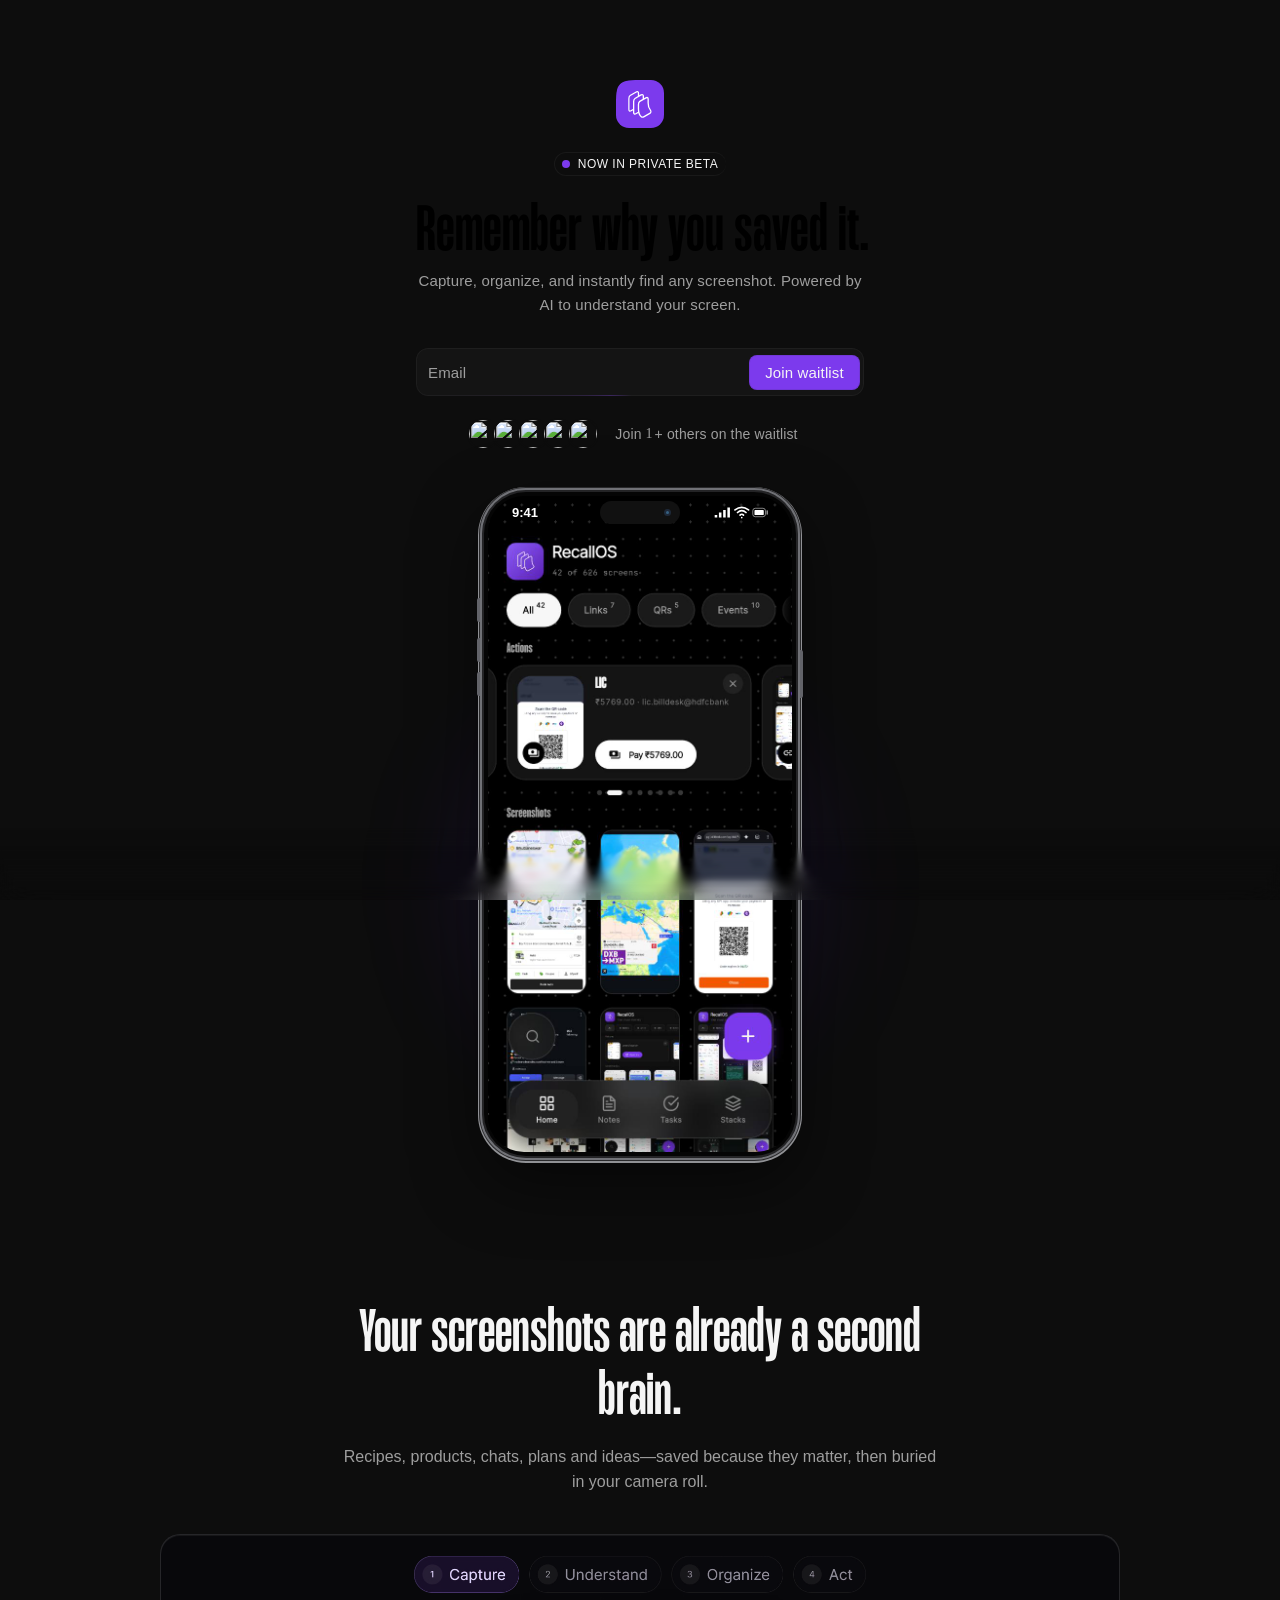
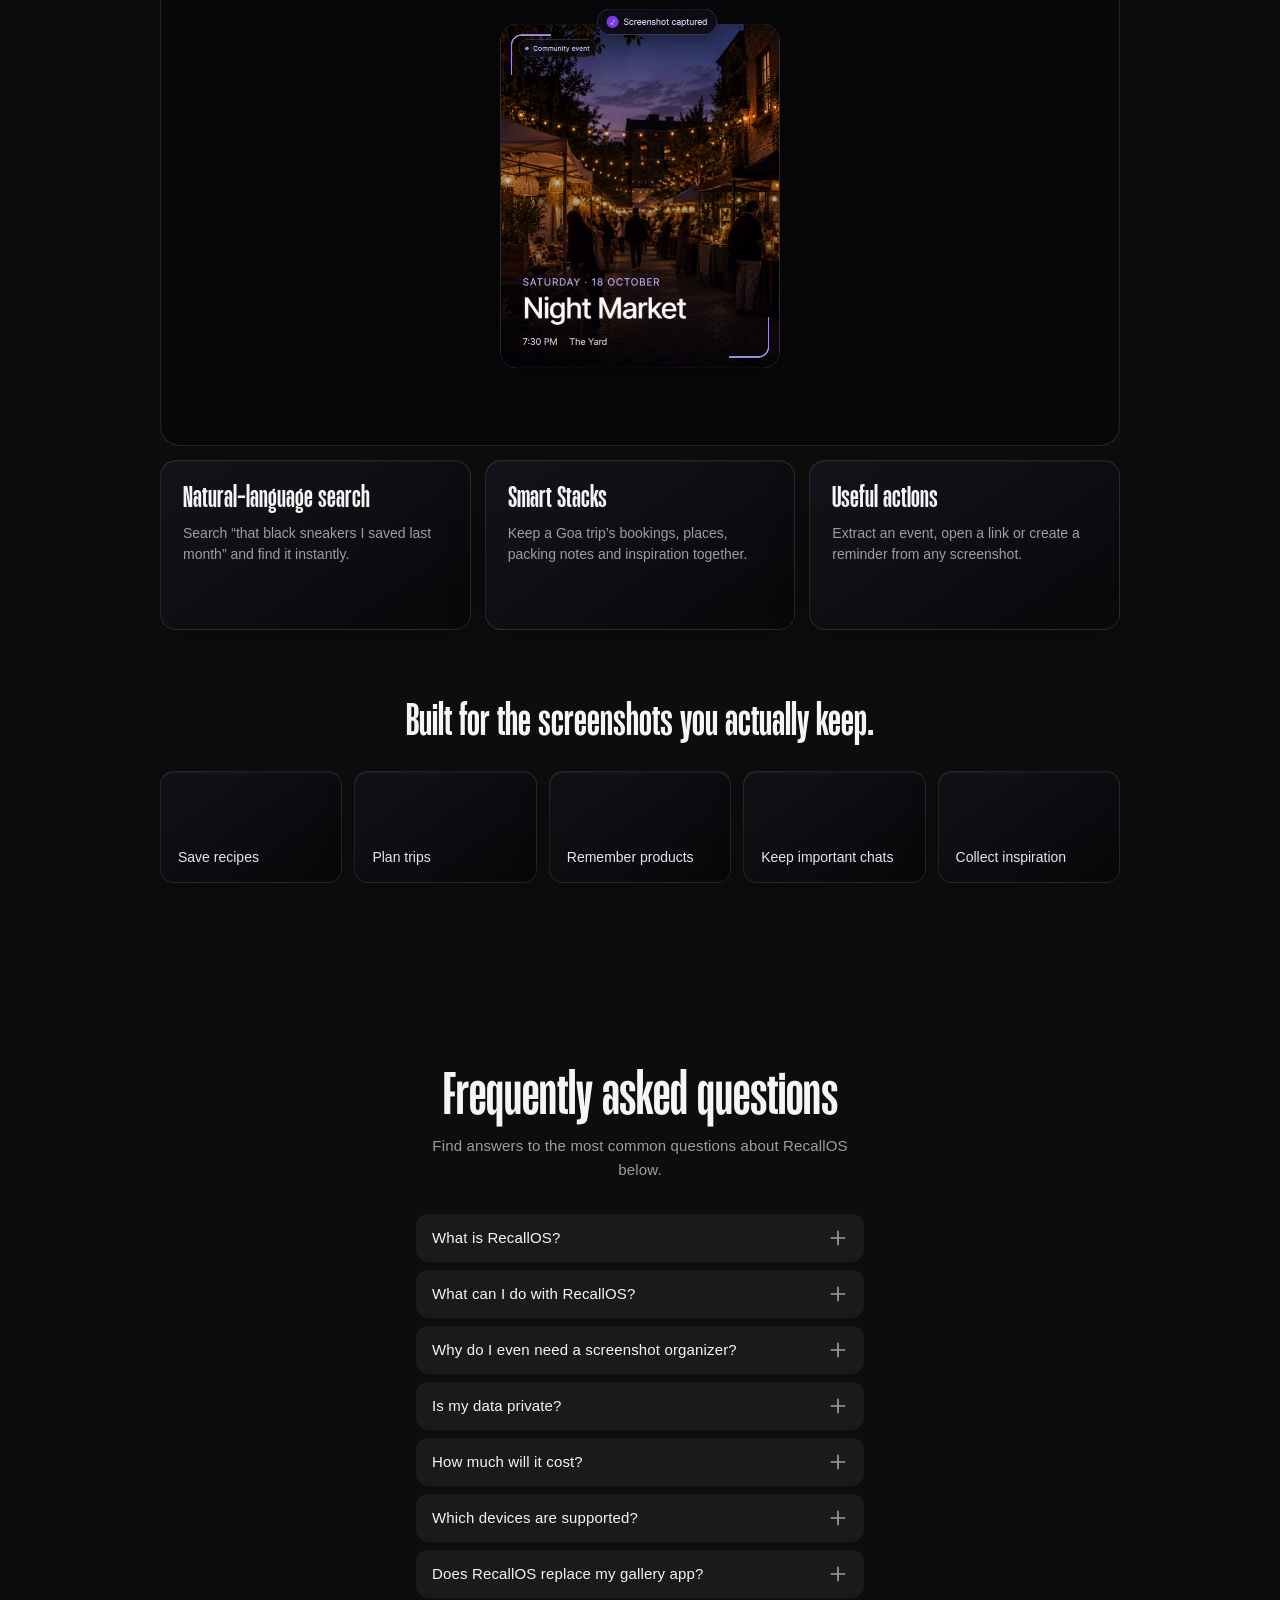
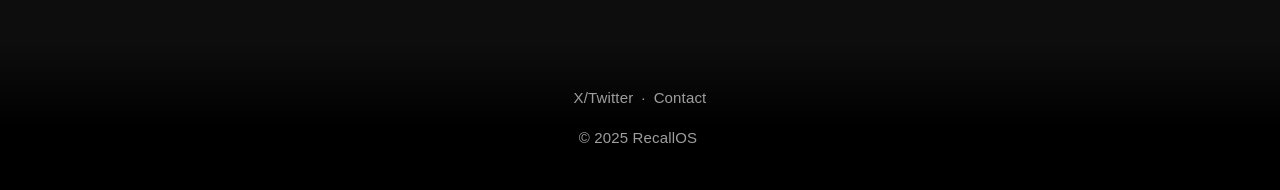
==== commit dabc2108: "Fix waitlist submission after Framer hydration" ====
--- a/index.html
+++ b/index.html
@@ -131,48 +131,8 @@
     <!-- End of bodyEnd -->
 
 <!-- waitlist-supabase-start -->
-<script src="https://cdn.jsdelivr.net/npm/@supabase/supabase-js@2"></script>
 <script src="./supabase-config.js"></script>
-<script>
-(function () {
-  const form = document.getElementById('waitlist-form');
-  if (!form) return;
-
-  const cfg = window.SUPABASE_CONFIG || {};
-  if (!cfg.url || !cfg.anonKey) {
-    console.error('Missing SUPABASE_CONFIG. Add supabase-config.js.');
-    return;
-  }
-
-  const supabaseClient = supabase.createClient(cfg.url, cfg.anonKey);
-
-  form.addEventListener('submit', async function (e) {
-    e.preventDefault();
-
-    const emailInputs = form.querySelectorAll('input[type="email"]');
-    let email = '';
-    emailInputs.forEach((input) => {
-      if (!email && input.value && input.value.trim()) email = input.value.trim();
-    });
-
-    if (!email) {
-      alert('Please enter your email.');
-      return;
-    }
-
-    const { error } = await supabaseClient
-      .from('waitlist')
-      .insert([{ email }]);
-
-    if (error) {
-      alert("You're already on the waitlist.");
-      return;
-    }
-
-    window.location.href = './thanks.html';
-  });
-})();
-</script>
+<script src="./waitlist.js"></script>
 <!-- waitlist-supabase-end -->
 
 <style>.framer-hwutx9{display:none!important}[id=v80dzt]{min-height:200px}[id=v80dzt] .framer-eQhjL{display:none!important}a[href="https://www.cmd.supply/"] { display: none !important; }</style>
--- a/hero-brand.css
+++ b/hero-brand.css
@@ -6,39 +6,44 @@
   font-display: swap;
 }
 
+/* Keep the background embed's badge from overlapping the footer copyright. */
+.framer-kil8eu-container a[href^="https://unicorn.studio"] {
+  display: none !important;
+}
+
 h1.recallos-tagline {
-  display: flex !important;
-  flex-direction: column;
-  gap: 0;
-  font-family: Inter, Arial, sans-serif !important;
-  font-size: 40px !important;
-  font-weight: 500 !important;
-  line-height: 1.2 !important;
-  letter-spacing: -.04em !important;
+  display: block !important;
+  white-space: nowrap;
+  font-family: 'Mango Grotesque', Impact, sans-serif !important;
+  font-size: clamp(28px, 10.5vw, 64px) !important;
+  font-weight: 900 !important;
+  line-height: 1.02 !important;
+  letter-spacing: normal !important;
   text-align: center !important;
   margin: 0 !important;
 }
 
 h1.recallos-tagline > span {
-  display: block;
+  display: inline;
   white-space: nowrap;
 }
 
 h1.recallos-tagline .recallos-saved {
   font-family: 'Mango Grotesque', Impact, sans-serif !important;
-  font-size: 1.5em;
-  font-weight: 600;
+  font-size: inherit;
+  font-weight: inherit;
   line-height: 1;
   letter-spacing: normal;
-  text-transform: uppercase;
+  text-transform: none;
 }
 
 .recallos-phone {
   position: relative;
+  container-type: inline-size;
   box-sizing: border-box;
   width: min(82%, 320px);
   margin: 0 auto;
-  padding: 7px 7px 10px;
+  padding: 6px;
   border: 2px solid #707176;
   border-radius: 46px;
   background: #050505;
@@ -69,29 +74,41 @@
   background: #626369;
 }
 
+.recallos-phone-screen {
+  overflow: hidden;
+  border-radius: 36px;
+  background-color: #000;
+  background-image: radial-gradient(circle, rgba(255,255,255,.18) 1px, transparent 1.4px);
+  /* The screenshot has 18 dot columns, with its first row at y=22/624. */
+  background-size: 5.55556cqw 5.55556cqw;
+  background-position: -2.77778cqw calc(32px + .74786cqw);
+}
+
 .recallos-phone-status {
   position: relative;
   display: flex;
   align-items: center;
   justify-content: space-between;
-  height: 44px;
-  padding: 0 20px;
-  border-radius: 36px 36px 0 0;
-  background: #000;
+  height: 32px;
+  padding: 0 24px;
   color: #fff;
   font: 600 13px/1 Inter, Arial, sans-serif;
 }
 
+.recallos-phone-status svg {
+  width: 55px;
+  height: 15px;
+}
+
 .recallos-phone-island {
   position: absolute;
-  top: 8px;
+  top: 5px;
   left: 50%;
-  width: 88px;
-  height: 25px;
+  width: 80px;
+  height: 23px;
   transform: translateX(-50%);
   border-radius: 20px;
-  background: #070709;
-  box-shadow: inset 0 0 0 1px #111114;
+  background: #111;
 }
 
 .recallos-phone-island::after {
@@ -99,23 +116,18 @@
   position: absolute;
   top: 8px;
   right: 9px;
-  width: 8px;
-  height: 8px;
-  border: 2px solid #131925;
+  width: 7px;
+  height: 7px;
+  border: 2px solid #1e2939;
   border-radius: 50%;
-  background: #17283e;
+  background: #366181;
   box-sizing: border-box;
 }
 
-.recallos-phone-indicators {
-  width: 55px;
-  height: 15px;
-}
-
-.recallos-phone > img {
+.recallos-phone-screen > img {
   width: 100% !important;
   height: auto !important;
-  border-radius: 0 0 36px 36px !important;
+  border-radius: 0 !important;
 }
 
 h2, h3, h4, h5, h6,
@@ -138,15 +150,3 @@
 #recallos-second-brain .rsb-card b {
   font-size: 30px !important;
 }
-
-@media (min-width: 810px) and (max-width: 1199px) {
-  h1.recallos-tagline {
-    font-size: 36px !important;
-  }
-}
-
-@media (max-width: 809px) {
-  h1.recallos-tagline {
-    font-size: 32px !important;
-  }
-}
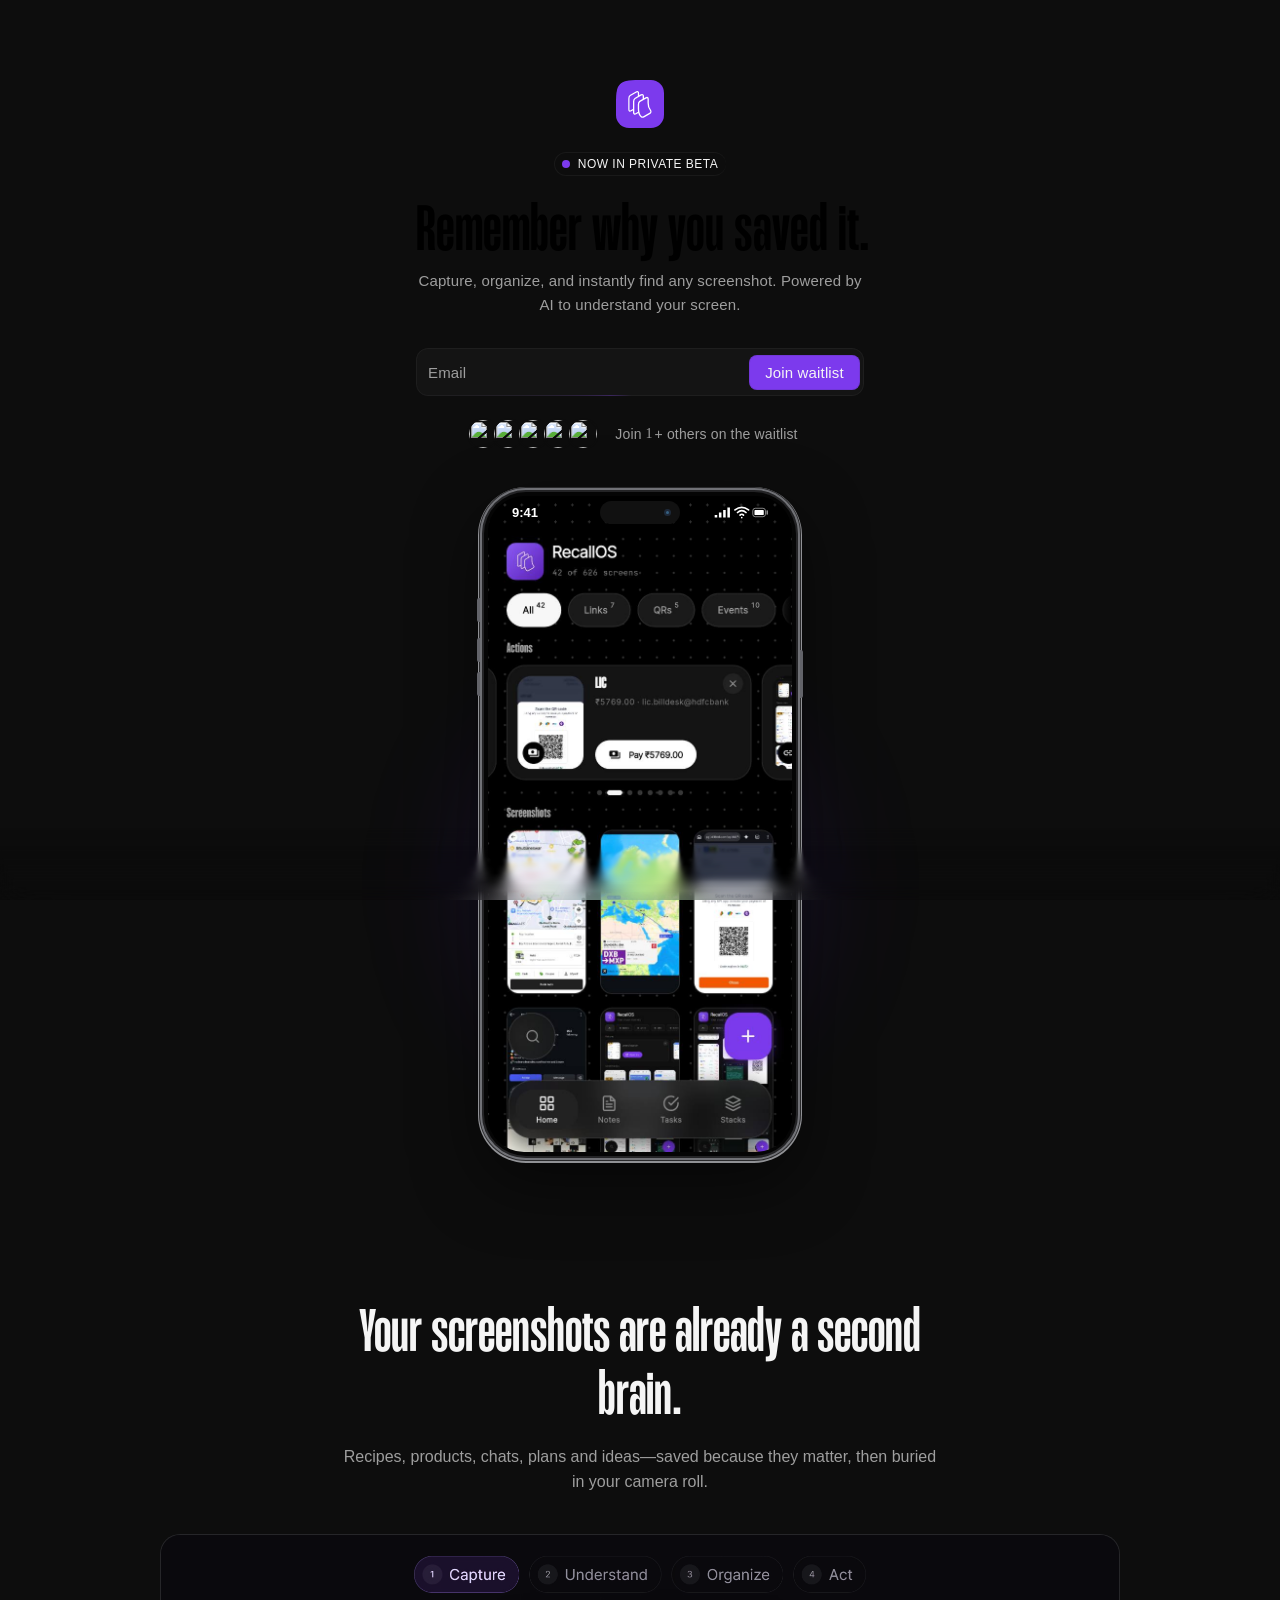
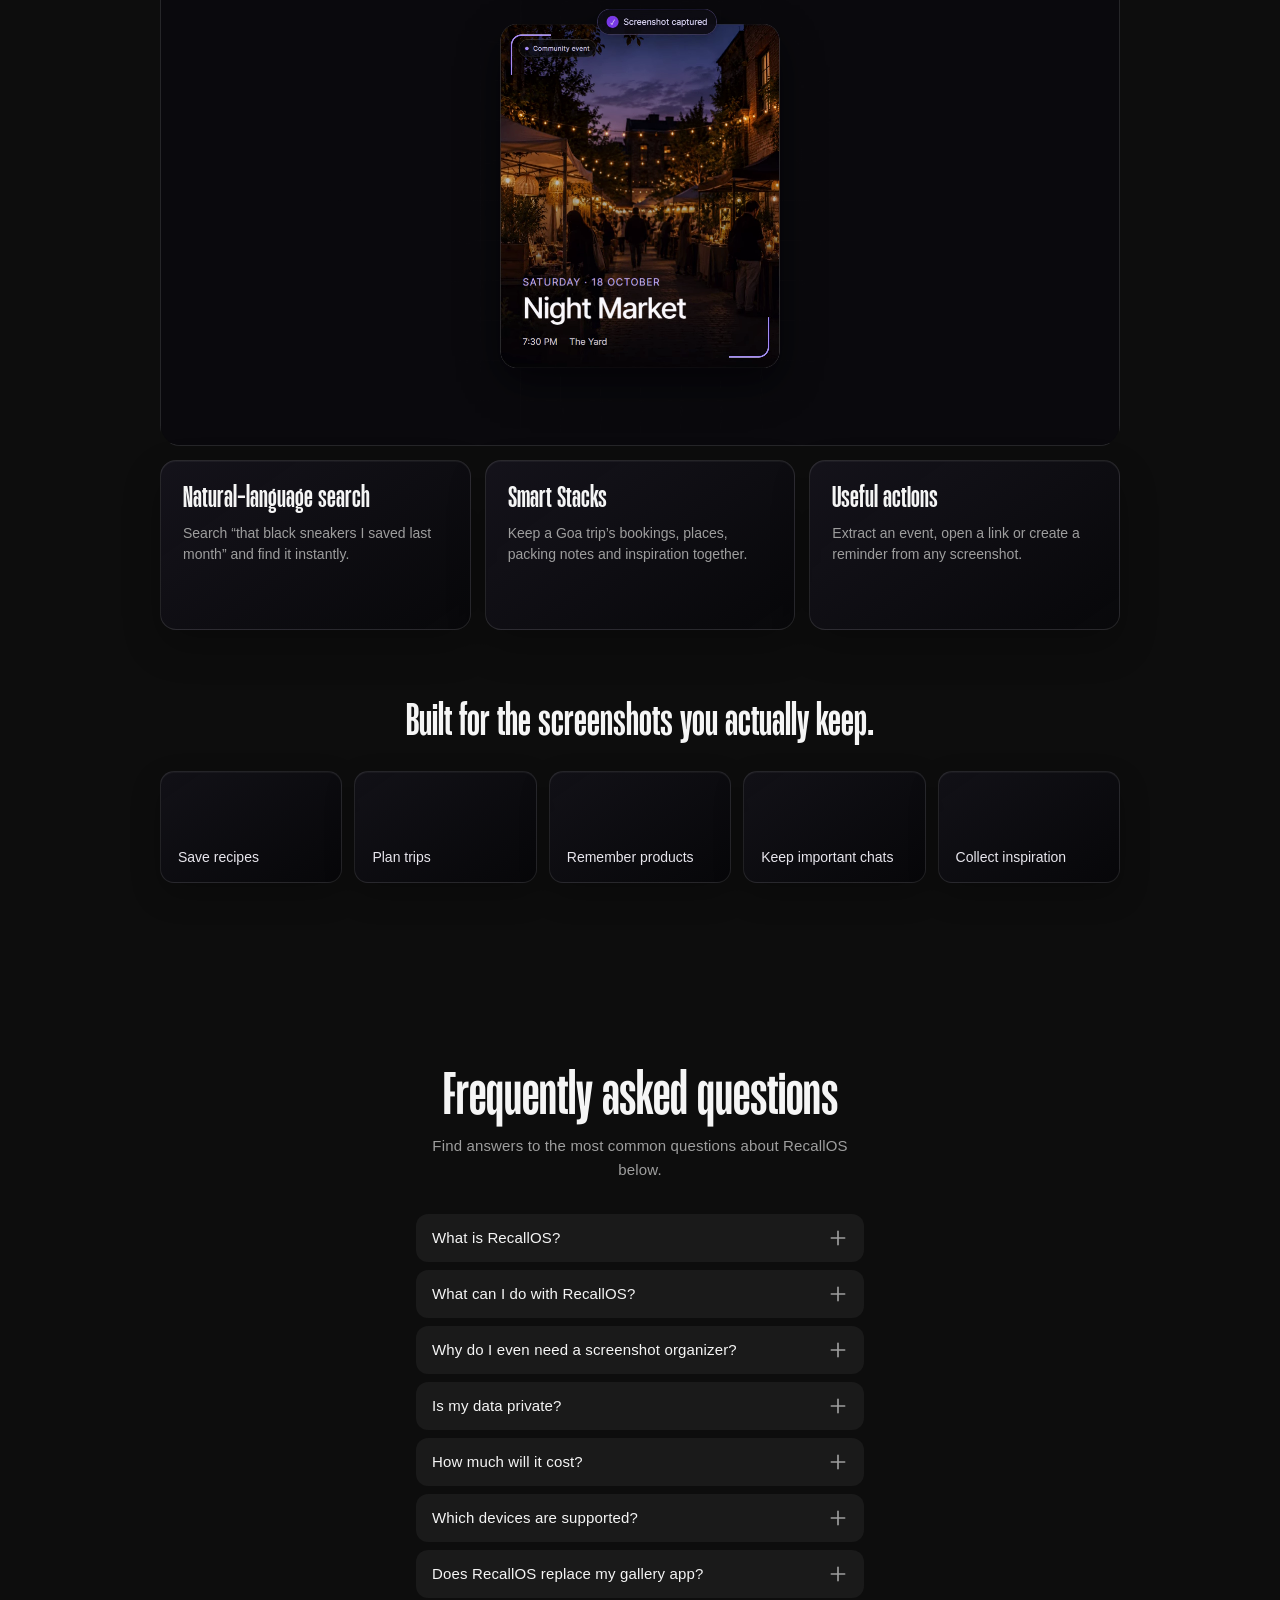
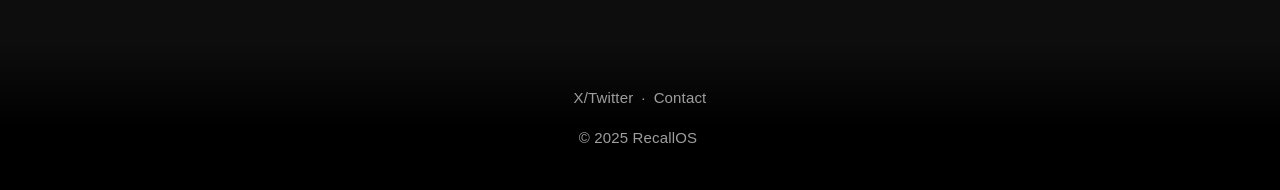
==== commit e4bf2c14: "Reveal phone frame and loaded screenshot together" ====
--- a/index.html
+++ b/index.html
@@ -150,15 +150,9 @@
         img.alt = 'RecallOS app showing screenshot collections, quick actions, search, notes, tasks and stacks';
         img.width = 624;
         img.height = 1280;
-        img.style.cssText = 'width:min(100%,440px);height:auto;display:block;margin:0 auto;border-radius:24px;opacity:0;transform:translateY(24px);transition:opacity 1s ease,transform 1s ease';
+        img.style.cssText = 'width:min(100%,440px);height:auto;display:block;margin:0 auto;border-radius:24px';
         el.innerHTML = '';
         el.appendChild(img);
-        (function (im) {
-          setTimeout(function () {
-            im.style.opacity = '1';
-            im.style.transform = 'translateY(0)';
-          }, 300);
-        })(img);
       }
     }
   }
--- a/hero-brand.css
+++ b/hero-brand.css
@@ -39,6 +39,9 @@
 
 .recallos-phone {
   position: relative;
+  opacity: 0;
+  transform: translateY(24px);
+  transition: opacity 1s ease, transform 1s ease;
   container-type: inline-size;
   box-sizing: border-box;
   width: min(82%, 320px);
@@ -49,6 +52,18 @@
   background: #050505;
   box-shadow: inset 0 0 0 2px #242426, 0 0 0 1px #29292b,
     0 1px 0 2px #909195, 0 24px 64px rgba(0, 0, 0, .5);
+}
+
+.recallos-phone.recallos-phone-ready {
+  opacity: 1;
+  transform: translateY(0);
+}
+
+@media (prefers-reduced-motion: reduce) {
+  .recallos-phone {
+    transition: none;
+    transform: none;
+  }
 }
 
 .recallos-phone::before {
